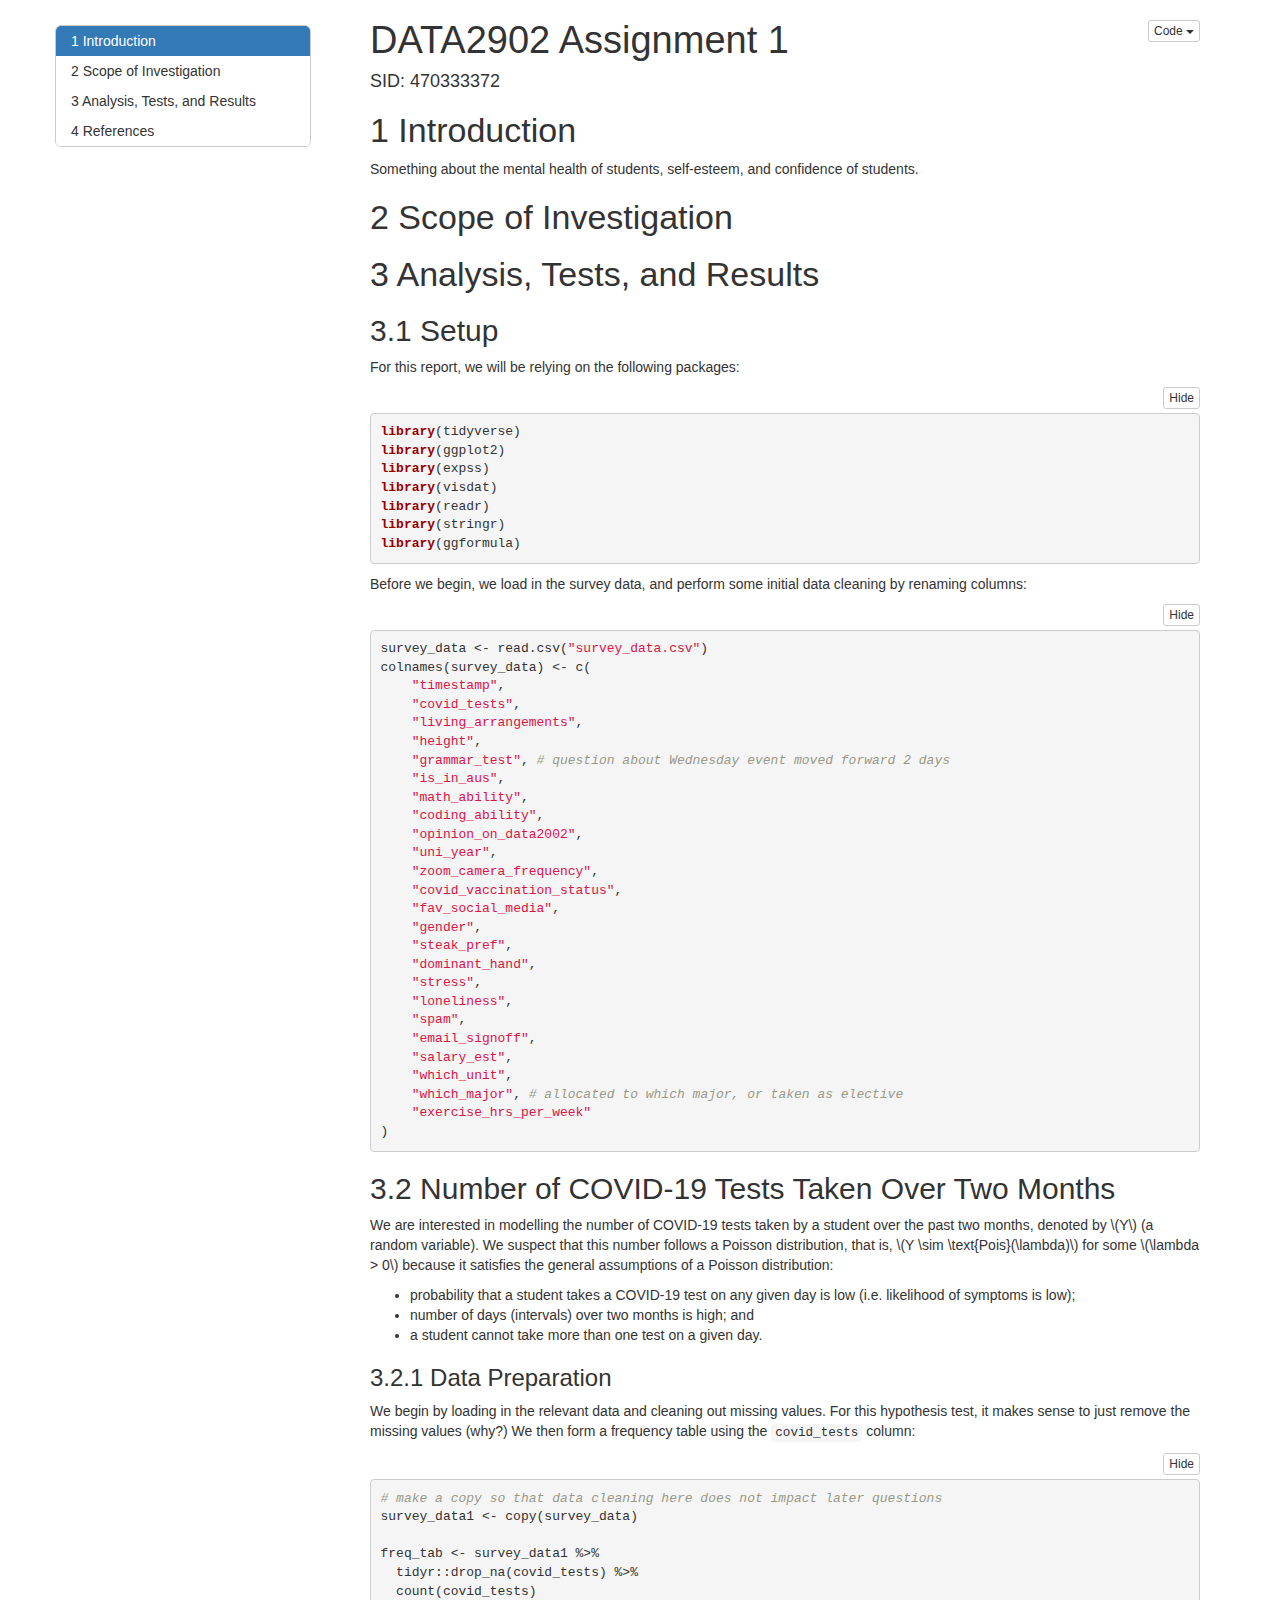
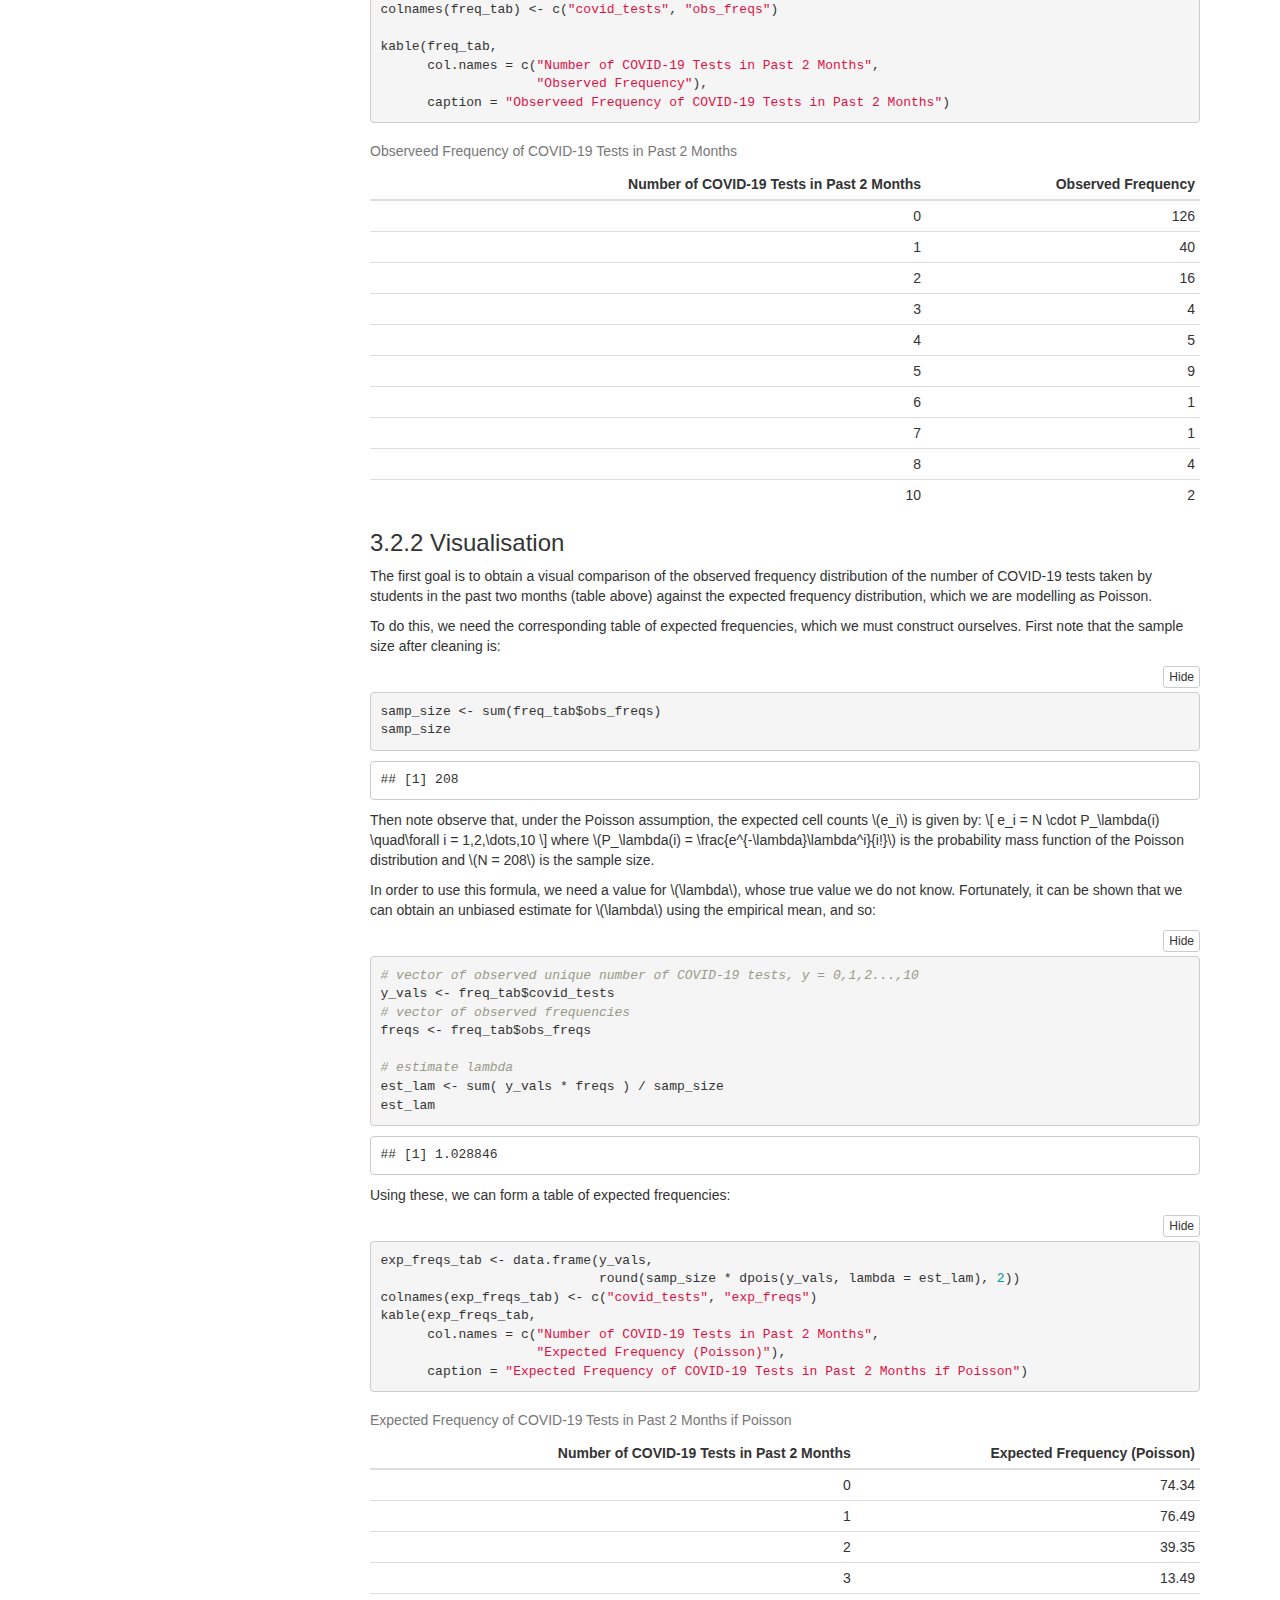
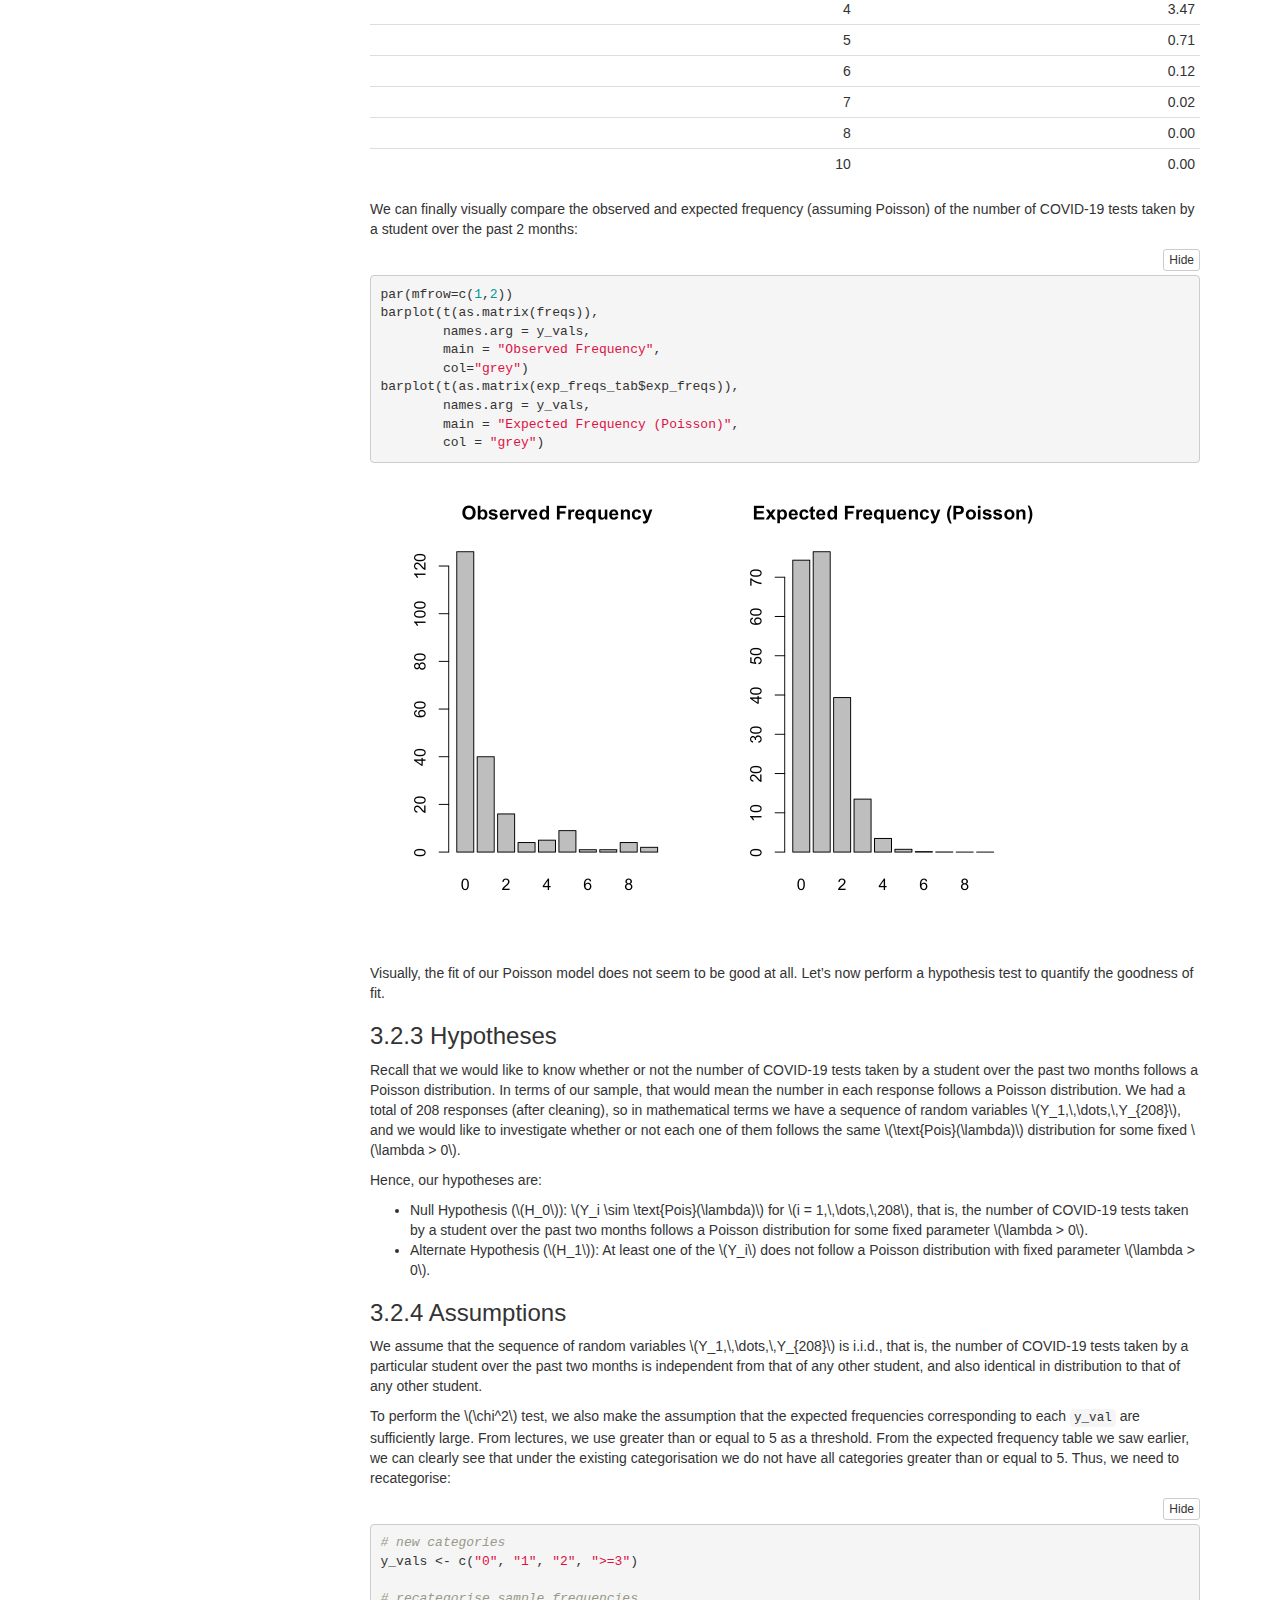
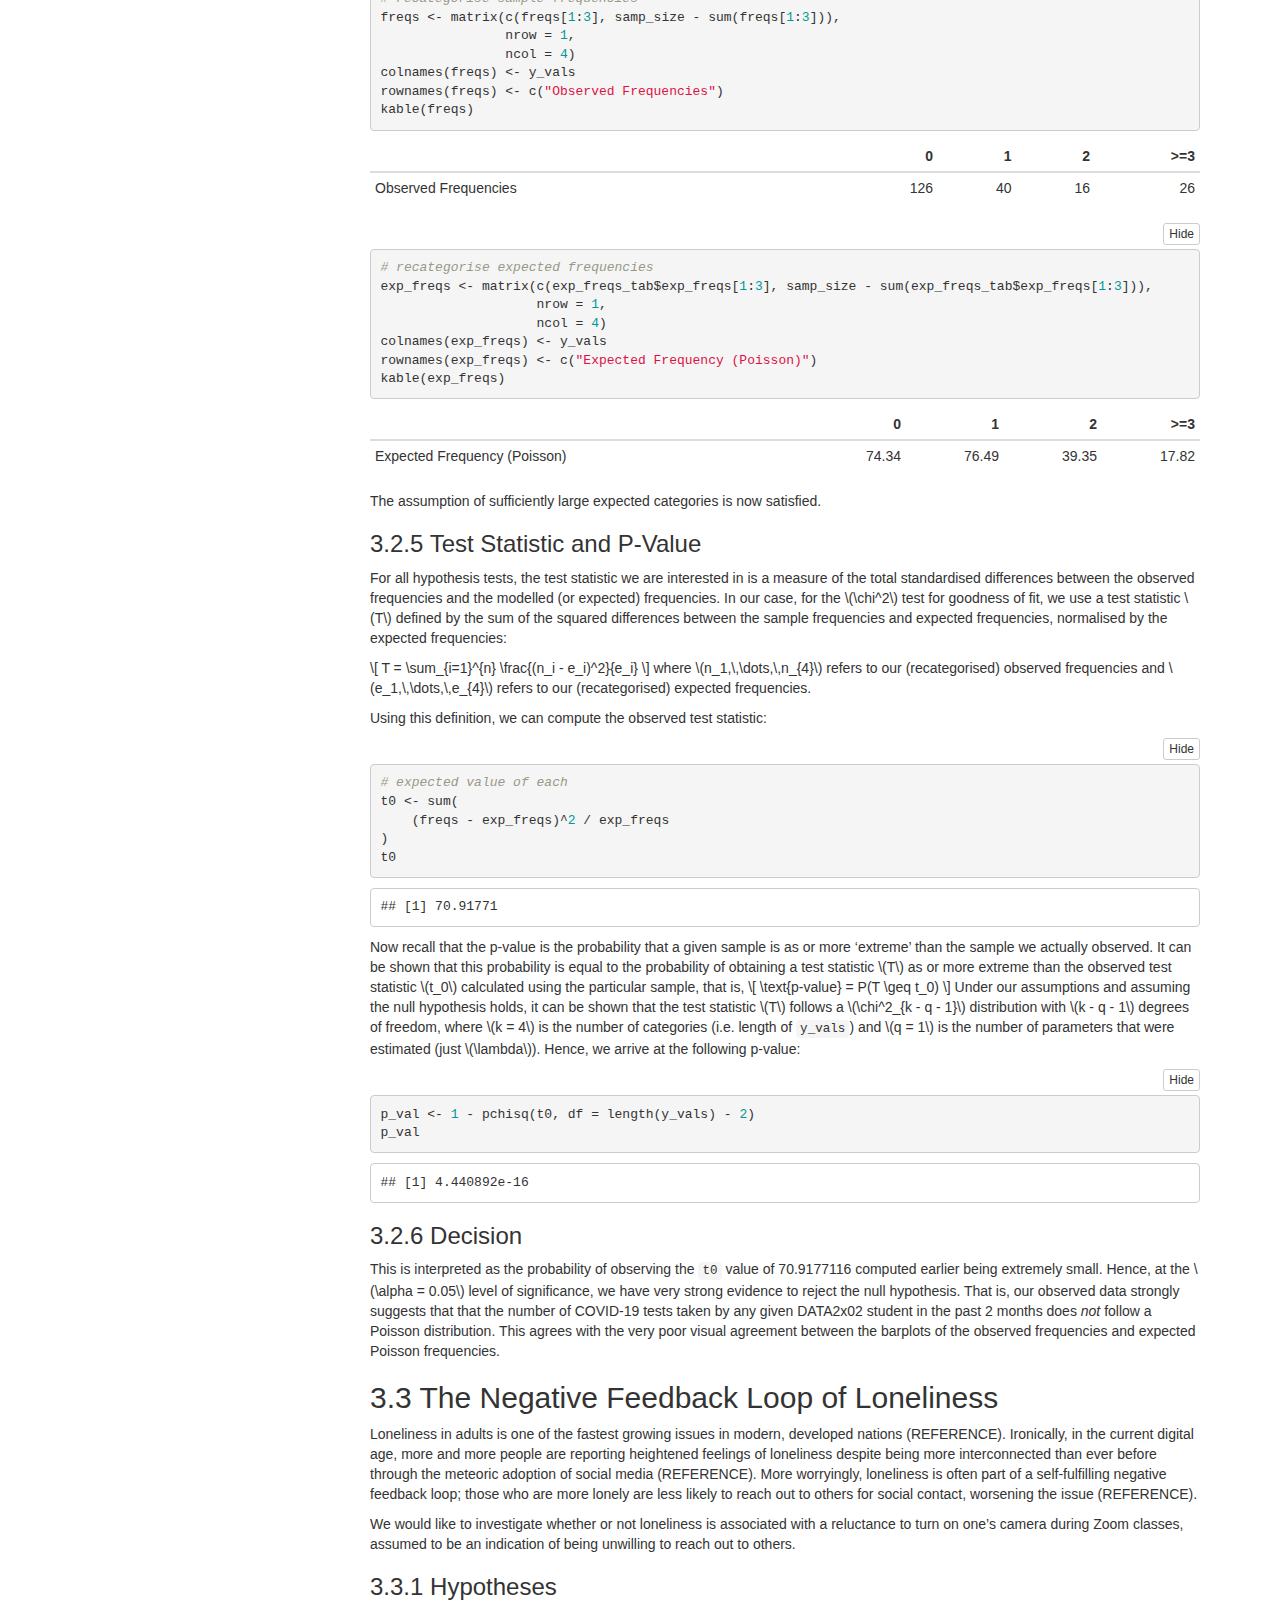
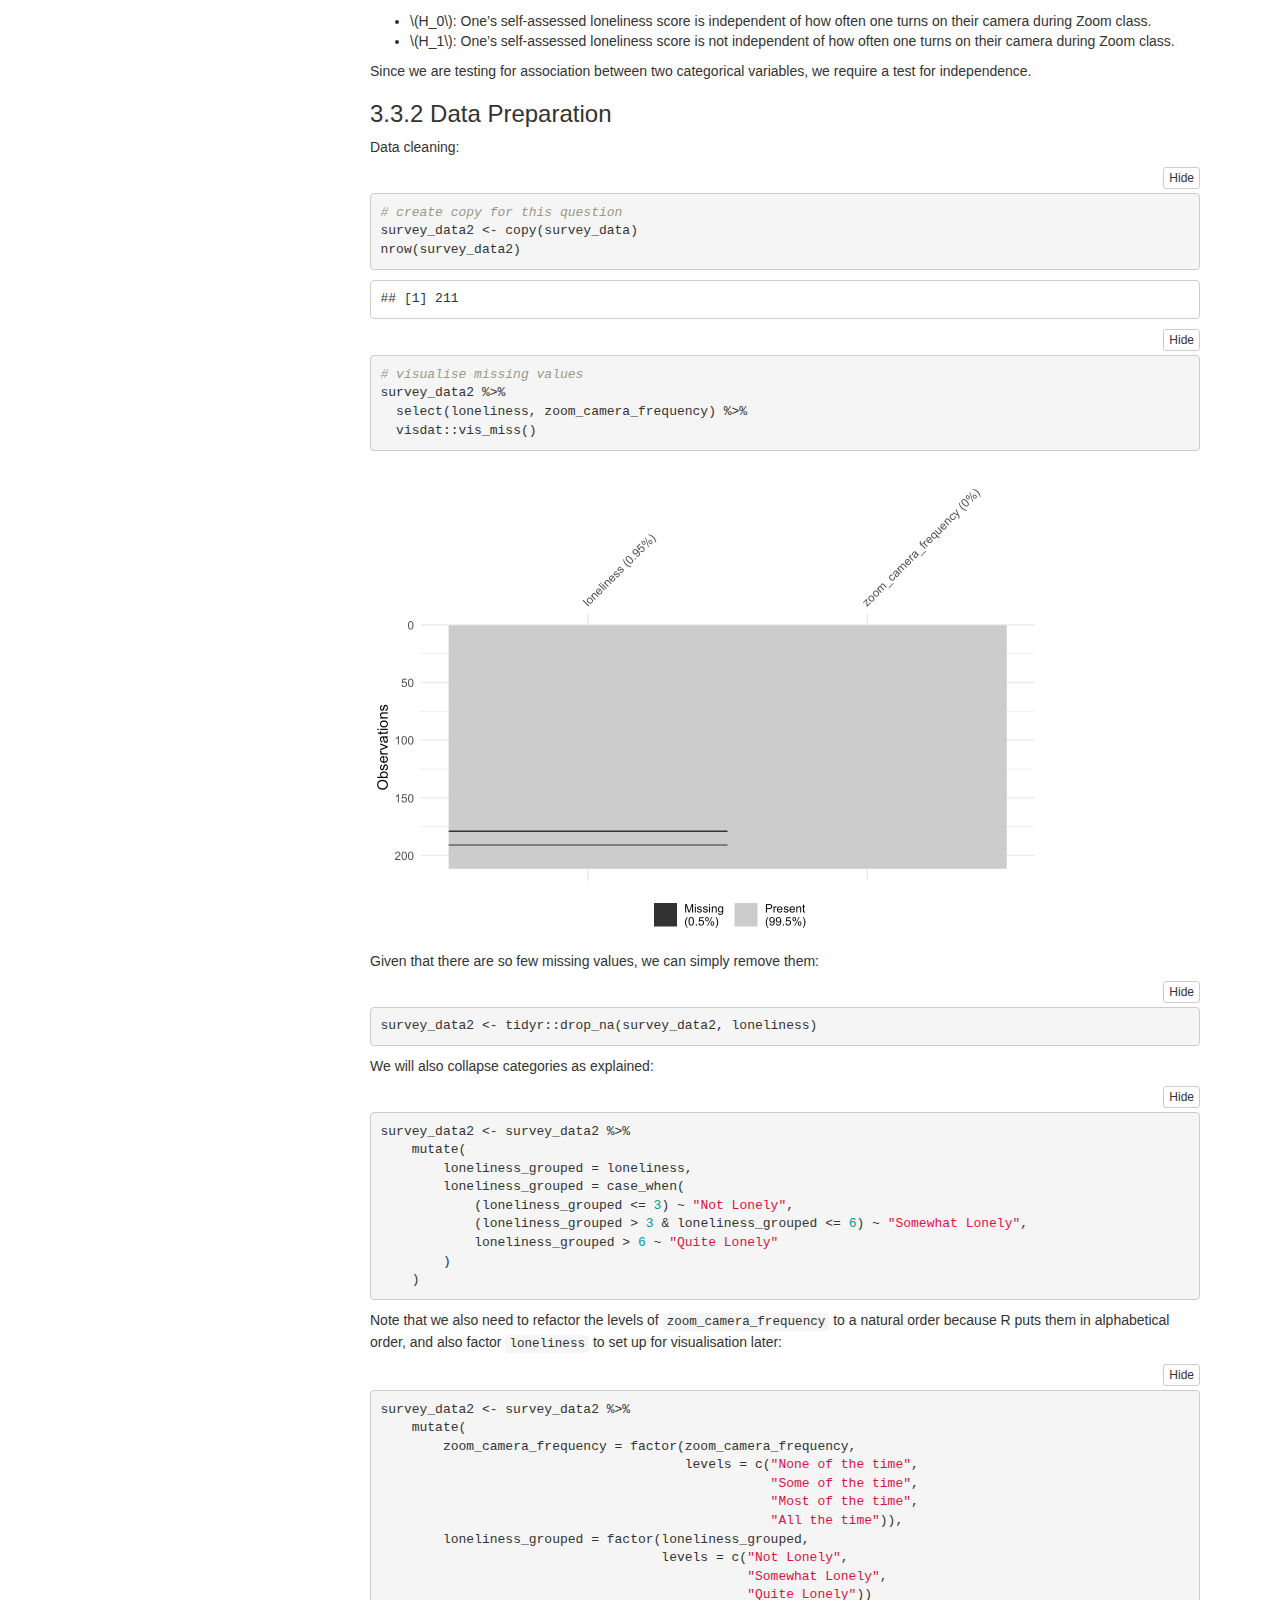
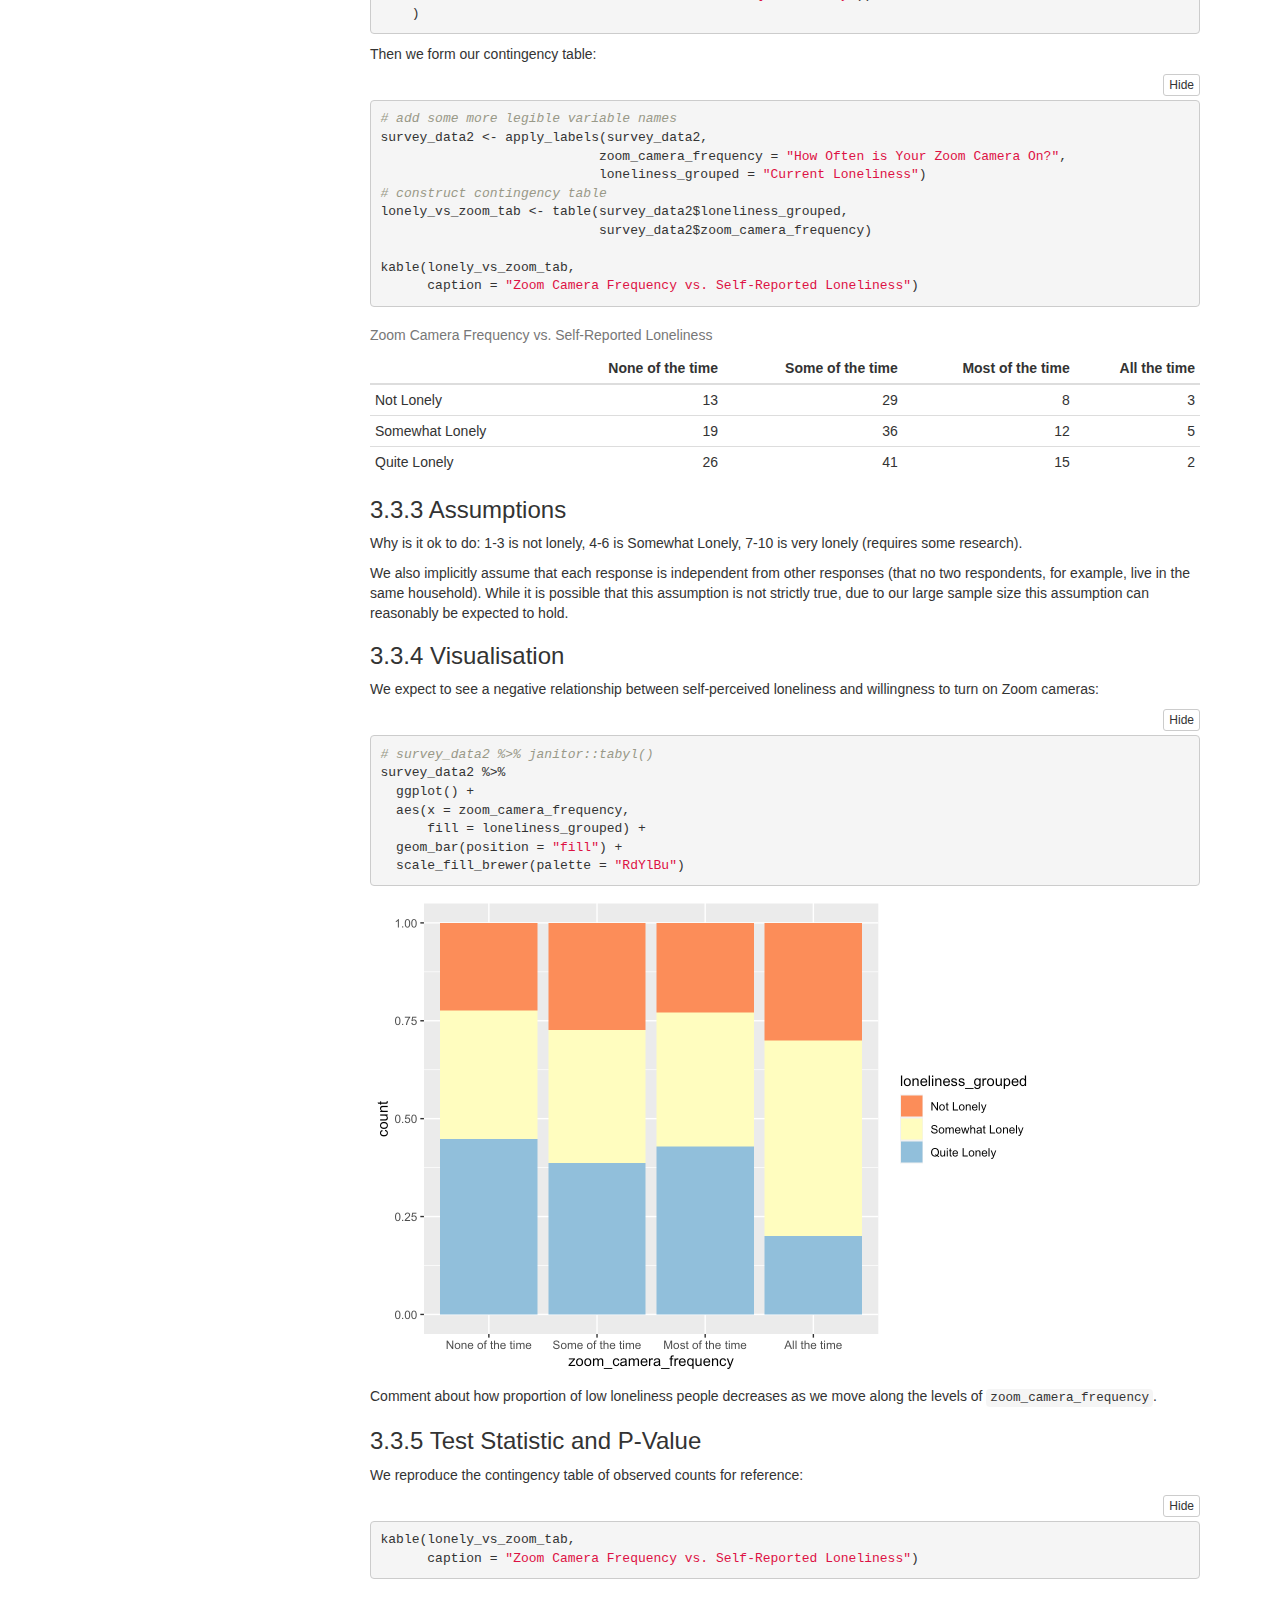
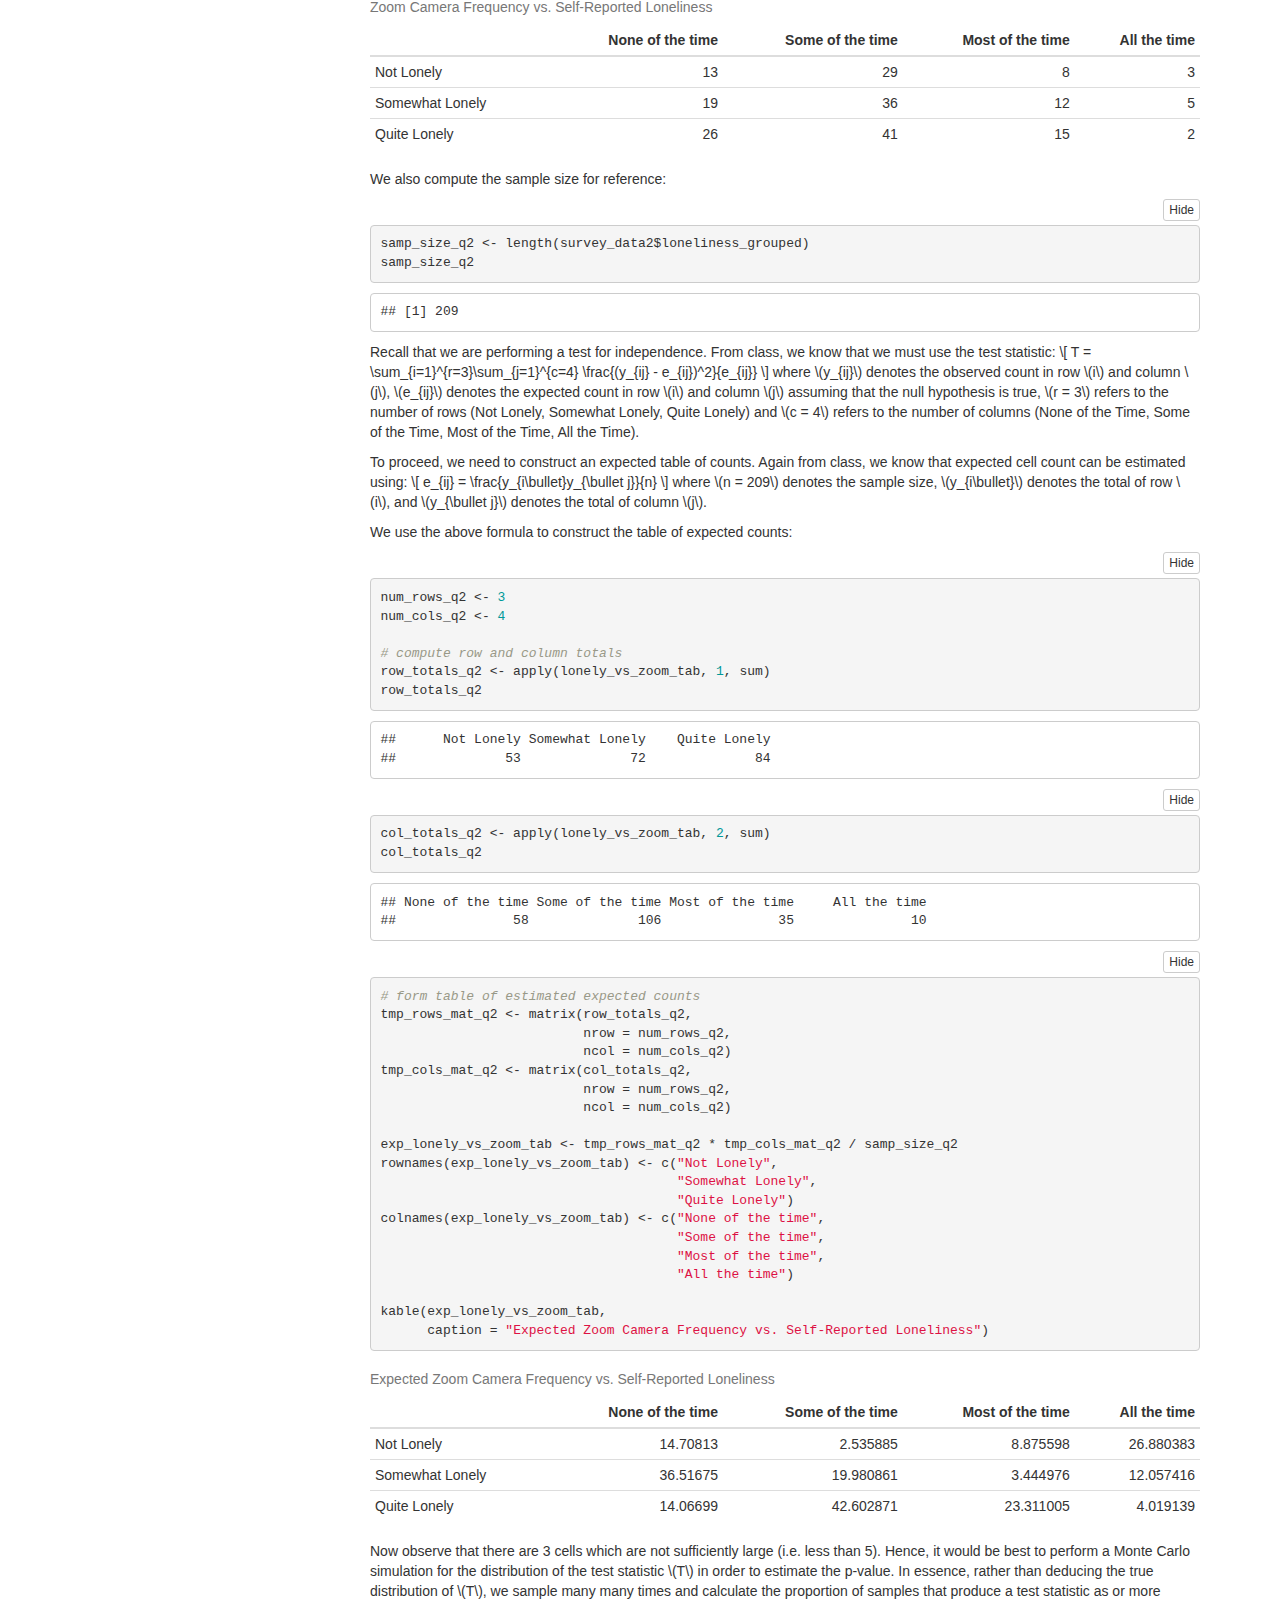
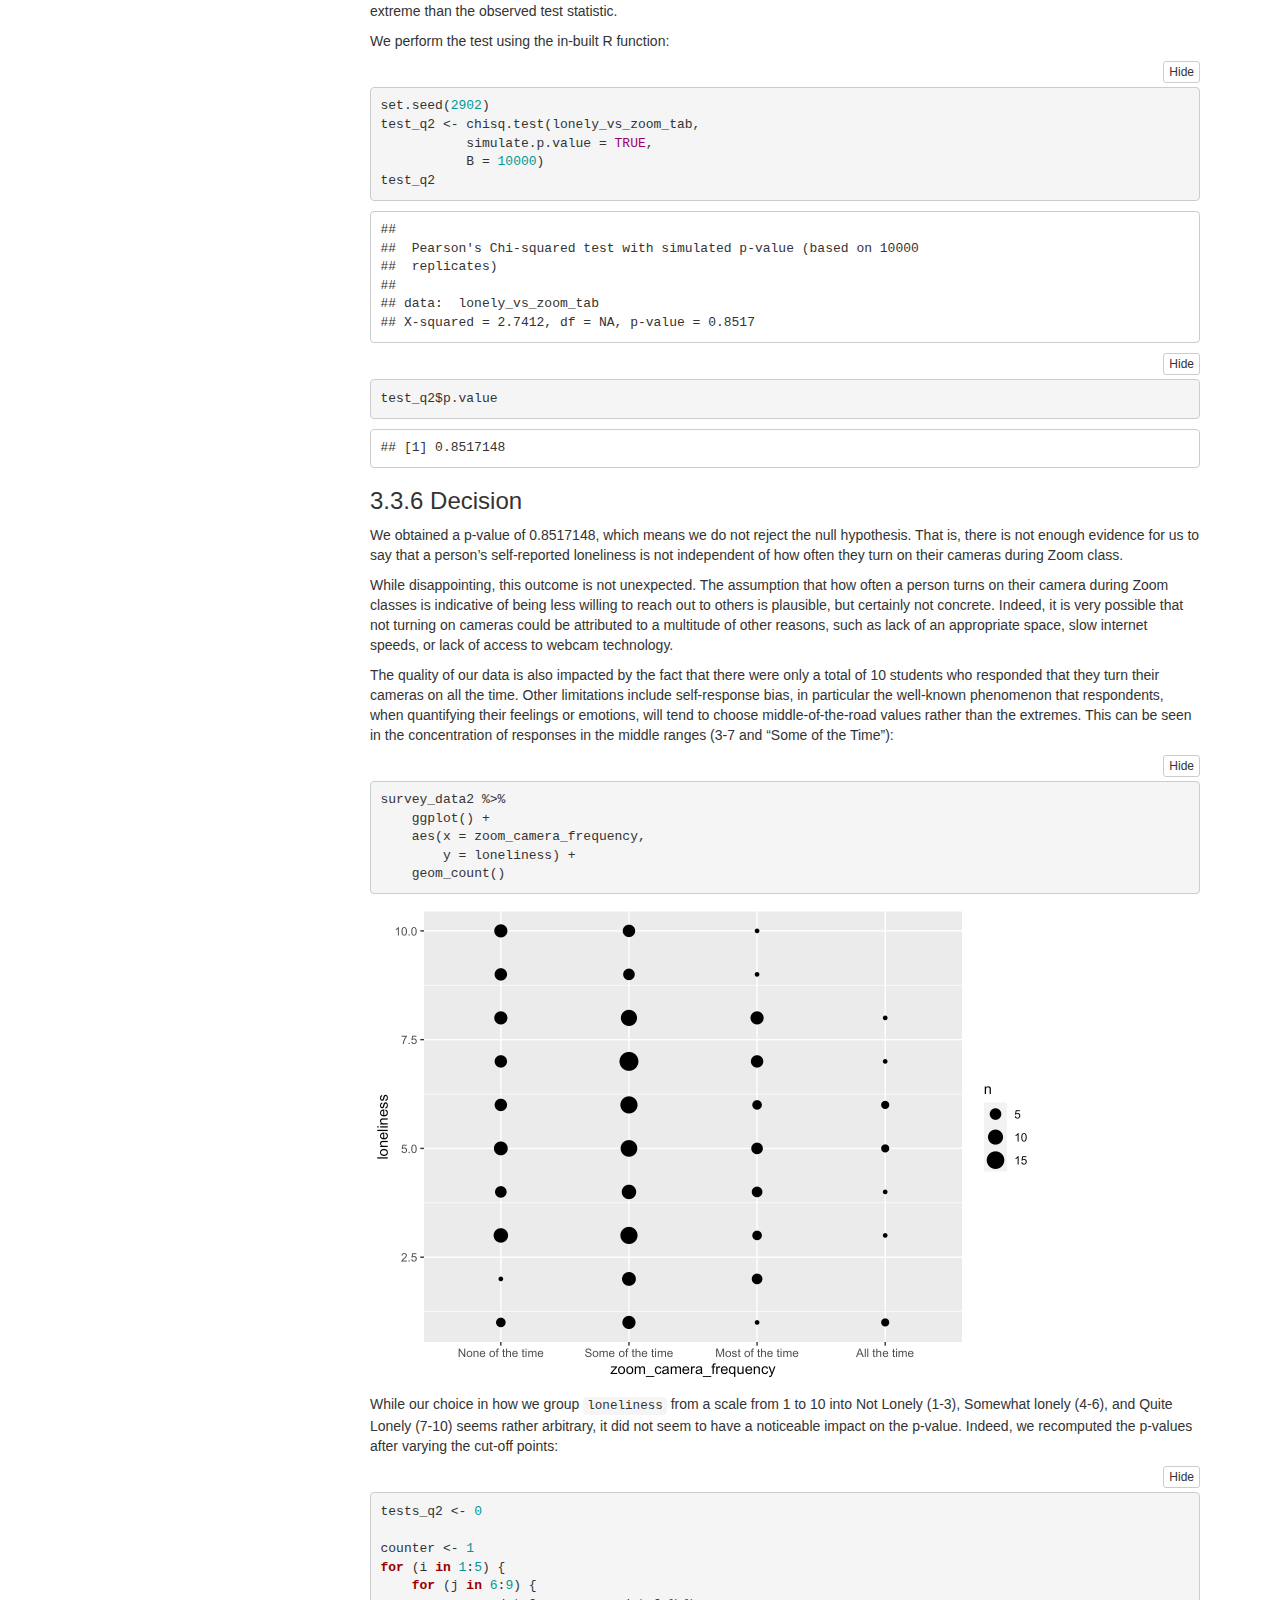
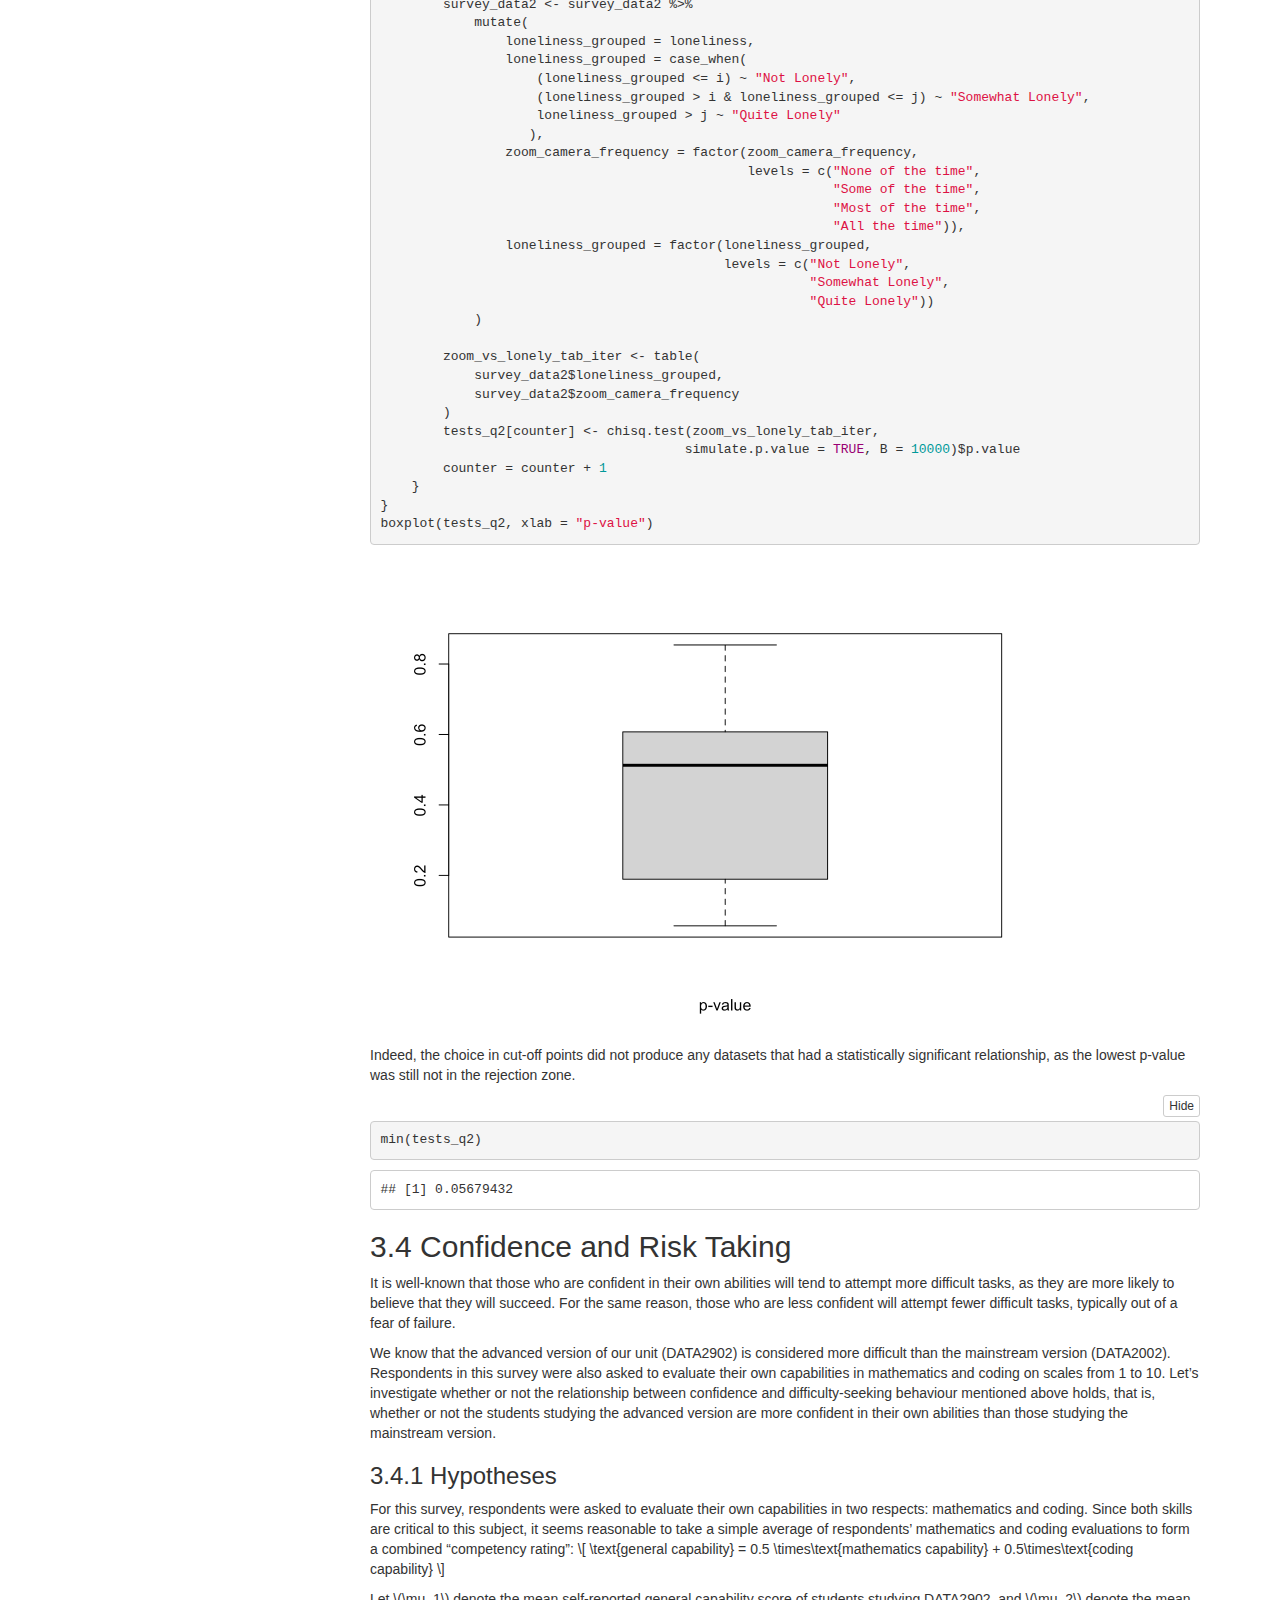
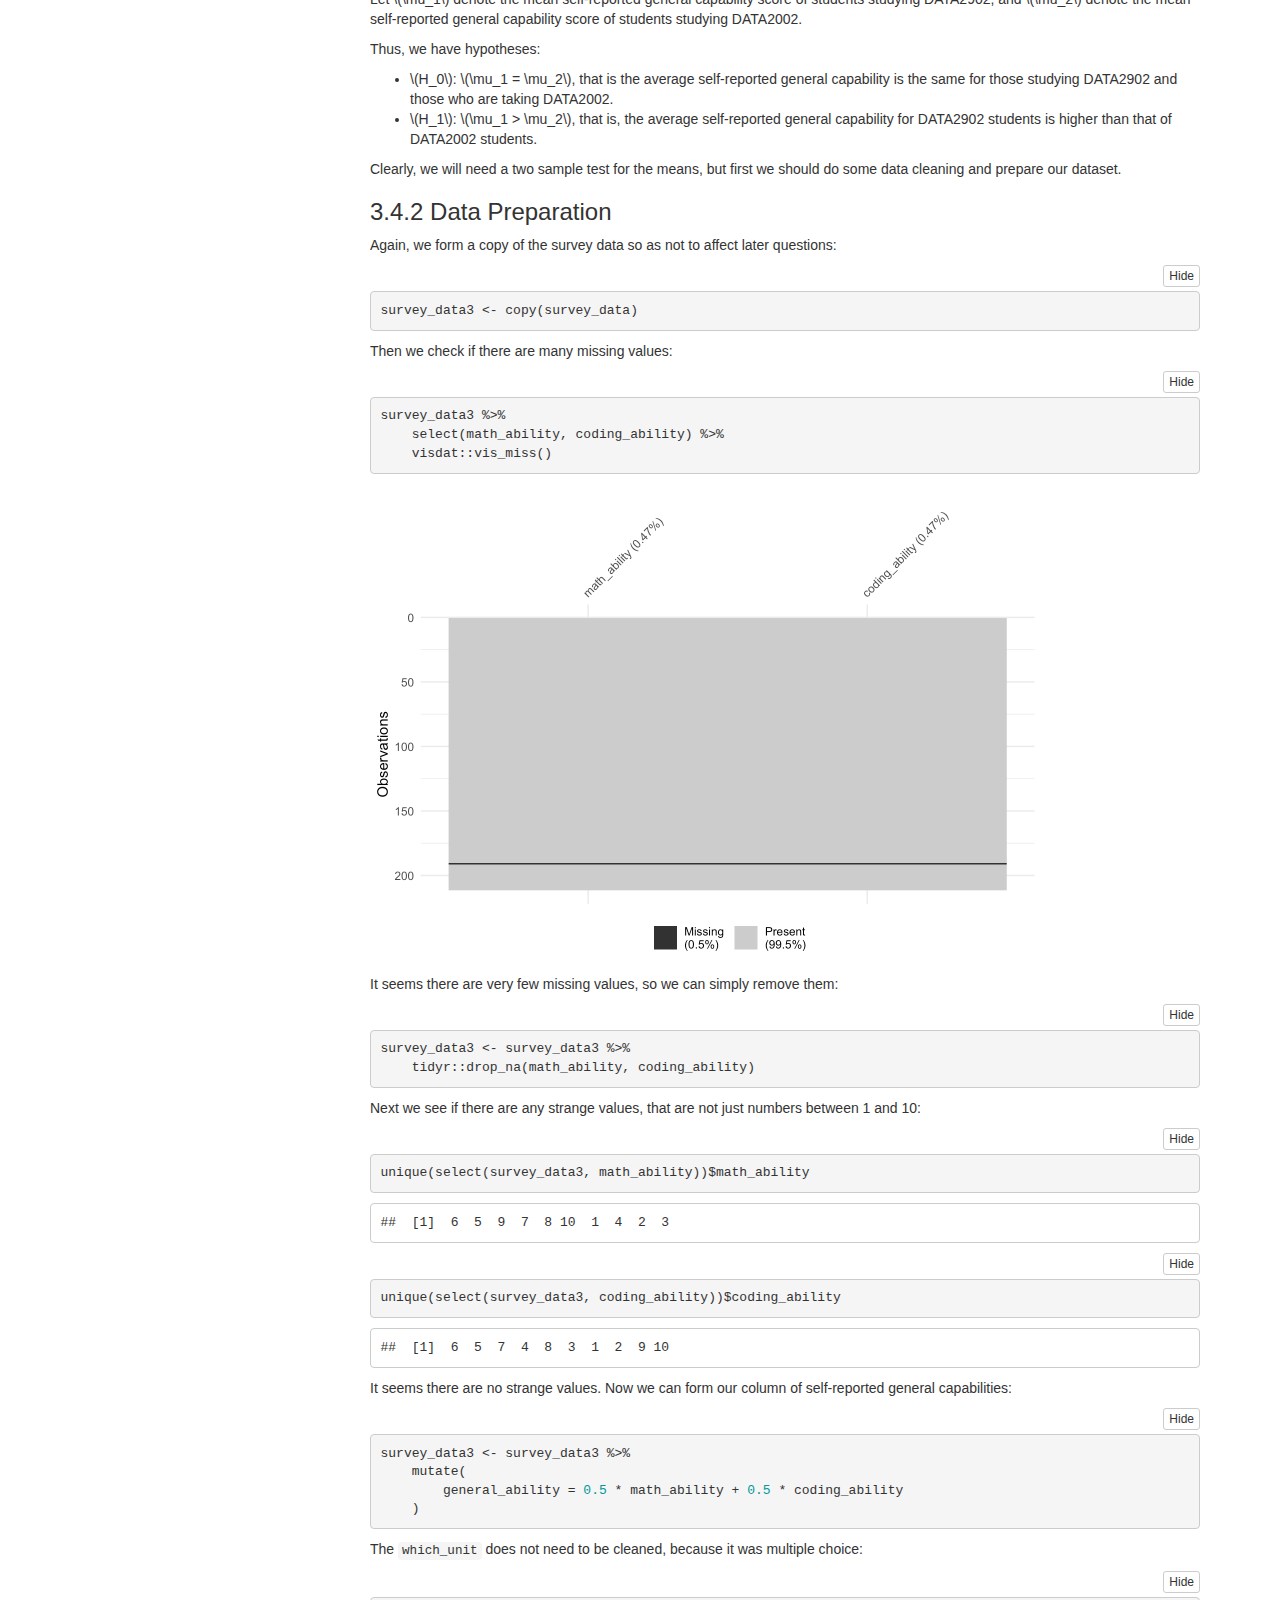
==== assignment1.html @ 1cb48d97 "temporary hosting of assignment" ====
<!DOCTYPE html>

<html>

<head>

<meta charset="utf-8" />
<meta name="generator" content="pandoc" />
<meta http-equiv="X-UA-Compatible" content="IE=EDGE" />


<meta name="author" content="SID: 470333372" />


<title>DATA2902 Assignment 1</title>

<script src="[data-uri]"></script>
<script src="[data-uri]"></script>
<meta name="viewport" content="width=device-width, initial-scale=1" />
<link href="data:text/css,html%7Bfont%2Dfamily%3Asans%2Dserif%3B%2Dwebkit%2Dtext%2Dsize%2Dadjust%3A100%25%3B%2Dms%2Dtext%2Dsize%2Dadjust%3A100%25%7Dbody%7Bmargin%3A0%7Darticle%2Caside%2Cdetails%2Cfigcaption%2Cfigure%2Cfooter%2Cheader%2Chgroup%2Cmain%2Cmenu%2Cnav%2Csection%2Csummary%7Bdisplay%3Ablock%7Daudio%2Ccanvas%2Cprogress%2Cvideo%7Bdisplay%3Ainline%2Dblock%3Bvertical%2Dalign%3Abaseline%7Daudio%3Anot%28%5Bcontrols%5D%29%7Bdisplay%3Anone%3Bheight%3A0%7D%5Bhidden%5D%2Ctemplate%7Bdisplay%3Anone%7Da%7Bbackground%2Dcolor%3Atransparent%7Da%3Aactive%2Ca%3Ahover%7Boutline%3A0%7Dabbr%5Btitle%5D%7Bborder%2Dbottom%3A1px%20dotted%7Db%2Cstrong%7Bfont%2Dweight%3A700%7Ddfn%7Bfont%2Dstyle%3Aitalic%7Dh1%7Bmargin%3A%2E67em%200%3Bfont%2Dsize%3A2em%7Dmark%7Bcolor%3A%23000%3Bbackground%3A%23ff0%7Dsmall%7Bfont%2Dsize%3A80%25%7Dsub%2Csup%7Bposition%3Arelative%3Bfont%2Dsize%3A75%25%3Bline%2Dheight%3A0%3Bvertical%2Dalign%3Abaseline%7Dsup%7Btop%3A%2D%2E5em%7Dsub%7Bbottom%3A%2D%2E25em%7Dimg%7Bborder%3A0%7Dsvg%3Anot%28%3Aroot%29%7Boverflow%3Ahidden%7Dfigure%7Bmargin%3A1em%2040px%7Dhr%7Bheight%3A0%3B%2Dwebkit%2Dbox%2Dsizing%3Acontent%2Dbox%3B%2Dmoz%2Dbox%2Dsizing%3Acontent%2Dbox%3Bbox%2Dsizing%3Acontent%2Dbox%7Dpre%7Boverflow%3Aauto%7Dcode%2Ckbd%2Cpre%2Csamp%7Bfont%2Dfamily%3Amonospace%2Cmonospace%3Bfont%2Dsize%3A1em%7Dbutton%2Cinput%2Coptgroup%2Cselect%2Ctextarea%7Bmargin%3A0%3Bfont%3Ainherit%3Bcolor%3Ainherit%7Dbutton%7Boverflow%3Avisible%7Dbutton%2Cselect%7Btext%2Dtransform%3Anone%7Dbutton%2Chtml%20input%5Btype%3Dbutton%5D%2Cinput%5Btype%3Dreset%5D%2Cinput%5Btype%3Dsubmit%5D%7B%2Dwebkit%2Dappearance%3Abutton%3Bcursor%3Apointer%7Dbutton%5Bdisabled%5D%2Chtml%20input%5Bdisabled%5D%7Bcursor%3Adefault%7Dbutton%3A%3A%2Dmoz%2Dfocus%2Dinner%2Cinput%3A%3A%2Dmoz%2Dfocus%2Dinner%7Bpadding%3A0%3Bborder%3A0%7Dinput%7Bline%2Dheight%3Anormal%7Dinput%5Btype%3Dcheckbox%5D%2Cinput%5Btype%3Dradio%5D%7B%2Dwebkit%2Dbox%2Dsizing%3Aborder%2Dbox%3B%2Dmoz%2Dbox%2Dsizing%3Aborder%2Dbox%3Bbox%2Dsizing%3Aborder%2Dbox%3Bpadding%3A0%7Dinput%5Btype%3Dnumber%5D%3A%3A%2Dwebkit%2Dinner%2Dspin%2Dbutton%2Cinput%5Btype%3Dnumber%5D%3A%3A%2Dwebkit%2Douter%2Dspin%2Dbutton%7Bheight%3Aauto%7Dinput%5Btype%3Dsearch%5D%7B%2Dwebkit%2Dbox%2Dsizing%3Acontent%2Dbox%3B%2Dmoz%2Dbox%2Dsizing%3Acontent%2Dbox%3Bbox%2Dsizing%3Acontent%2Dbox%3B%2Dwebkit%2Dappearance%3Atextfield%7Dinput%5Btype%3Dsearch%5D%3A%3A%2Dwebkit%2Dsearch%2Dcancel%2Dbutton%2Cinput%5Btype%3Dsearch%5D%3A%3A%2Dwebkit%2Dsearch%2Ddecoration%7B%2Dwebkit%2Dappearance%3Anone%7Dfieldset%7Bpadding%3A%2E35em%20%2E625em%20%2E75em%3Bmargin%3A0%202px%3Bborder%3A1px%20solid%20silver%7Dlegend%7Bpadding%3A0%3Bborder%3A0%7Dtextarea%7Boverflow%3Aauto%7Doptgroup%7Bfont%2Dweight%3A700%7Dtable%7Bborder%2Dspacing%3A0%3Bborder%2Dcollapse%3Acollapse%7Dtd%2Cth%7Bpadding%3A0%7D%40media%20print%7B%2A%2C%3Aafter%2C%3Abefore%7Bcolor%3A%23000%21important%3Btext%2Dshadow%3Anone%21important%3Bbackground%3A0%200%21important%3B%2Dwebkit%2Dbox%2Dshadow%3Anone%21important%3Bbox%2Dshadow%3Anone%21important%7Da%2Ca%3Avisited%7Btext%2Ddecoration%3Aunderline%7Da%5Bhref%5D%3Aafter%7Bcontent%3A%22%20%28%22%20attr%28href%29%20%22%29%22%7Dabbr%5Btitle%5D%3Aafter%7Bcontent%3A%22%20%28%22%20attr%28title%29%20%22%29%22%7Da%5Bhref%5E%3D%22javascript%3A%22%5D%3Aafter%2Ca%5Bhref%5E%3D%22%23%22%5D%3Aafter%7Bcontent%3A%22%22%7Dblockquote%2Cpre%7Bborder%3A1px%20solid%20%23999%3Bpage%2Dbreak%2Dinside%3Aavoid%7Dthead%7Bdisplay%3Atable%2Dheader%2Dgroup%7Dimg%2Ctr%7Bpage%2Dbreak%2Dinside%3Aavoid%7Dimg%7Bmax%2Dwidth%3A100%25%21important%7Dh2%2Ch3%2Cp%7Borphans%3A3%3Bwidows%3A3%7Dh2%2Ch3%7Bpage%2Dbreak%2Dafter%3Aavoid%7D%2Enavbar%7Bdisplay%3Anone%7D%2Ebtn%3E%2Ecaret%2C%2Edropup%3E%2Ebtn%3E%2Ecaret%7Bborder%2Dtop%2Dcolor%3A%23000%21important%7D%2Elabel%7Bborder%3A1px%20solid%20%23000%7D%2Etable%7Bborder%2Dcollapse%3Acollapse%21important%7D%2Etable%20td%2C%2Etable%20th%7Bbackground%2Dcolor%3A%23fff%21important%7D%2Etable%2Dbordered%20td%2C%2Etable%2Dbordered%20th%7Bborder%3A1px%20solid%20%23ddd%21important%7D%7D%40font%2Dface%7Bfont%2Dfamily%3A%27Glyphicons%20Halflings%27%3Bsrc%3Aurl%28data%3Aapplication%2Fvnd%2Ems%2Dfontobject%3Bbase64%2Cn04AAEFNAAACAAIABAAAAAAABQAAAAAAAAABAJABAAAEAExQAAAAAAAAAAIAAAAAAAAAAAEAAAAAAAAAJxJ%[base64]%2FSEdmjKHUbyow8ATBE40IvWA3vTu8LiABDQ%2BpexwUMcm1SMnNryctQSiI1K5ZnbOlXKmnVV5YvRe6RnNMFNCOs1KNVpn6yZhCJkRtVRNzEufeIq7HgSrcx4S8h%2Fv4vnrrKc6oCNxmSk2uKlZQHBii6iKFoH0746ThvkO1kJHlxjrkxs%2BLWORaDQBEtiYJIR5IB9Bi1UyL4Rmr0BNigNkMzlKQmnofBHviqVzUxwdMb3NdCn69hy%2BpRYVKGVS%2F1tnsqv4LL7wCCPZZAZPT4aCShHjHJVNuXbmMrY5LeQaGnvAkXlVrJgKRAUdFjrWEah9XebPeQMj7KS7DIBAFt8ycgC5PLGUOHSE3ErGZCiViNLL5ZARfywnCoZaKQCu6NuFX42AEeKtKUGnr%2FCm2Cy8tpFhBPMW5Fxi4Qm4TkDWh4IWFDClhU2hRWosUWqcKLlgyXB%2BlSHaWaHiWlBAR8SeSgSPCQxdVQgzUixWKSTrIQEbU94viDctkvX%2BVSjJuUmV8L4CXShI11esnp0pjWNZIyxKHS4wVQ2ime1P4RnhvGw0aDN1OLAXGERsB7buFpFGGBAre4QEQR0HOIO5oYH305G%2BKspT%2FFupEGGafCCwxSe6ZUa%2B073rXHnNdVXE6eWvibUS27XtRzkH838mYLMBmYysZTM0EM3A1fbpCBYFccN1B%2FEnCYu%2FTgCGmr7bMh8GfYL%2BBfcLvB0gRagC09w9elfldaIy%2FhNCBLRgBgtCC7jAF63wLSMAfbfAlEggYU0bUA7ACCJmTDpEmJtI78w4%2FBO7dN7JR7J7ZvbYaUbaILSQsRBiF3HGk5fEg6p9unwLvn98r%2BvnsV%2B372uf1xBLq4qU%2F45fTuqaAP%2BpssmCCCTF0mhEow8ZXZOS8D7Q85JsxZ%2BAzok7B7O%2Ff6J8AzYBySZQB%2FQHYUSA%2BEeQhEWiS6AIQzgcsDiER4MjgMBAWDV4AgQ3g1eBgIdweCQmCjJEMkJ%2BPKRWyFHHmg1Wi%2F6xzUgA0LREoKJChwnQa9B%2B5RQZRB3IlBlkAnxyQNaANwHMowzlYSMCBgnbpzvqpl0iTJNCQidDI9ZrSYNIRBhHtUa5YHMHxyGEik9hDE0AKj72AbTCaxtHPUaKZdAZSnQTyjGqGLsmBStCejApUhg4uBMU6mATujEl%2BKdDPbI6Ag4vLr%2BhjY6lbjBeoLKnZl0UZgRX8gTySOeynZVz1wOq7e1hFGYIq%2BMhrGxDLak0PrwYzSXtcuyhXEhwOYofiW%2BEcI%2Fjw8P6IY6ed%2BetAbuqKp5QIapT77LnAe505lMuqL79a0ut4rWexzFttsOsLDy7zvtQzcq3U1qabe7tB0wHWVXji%2BzDbo8x8HyIRUbXnwUcklFv51fvTymiV%2BMXLSmGH9d9%2BaXpD5X6lao41anWGig7IwIdnoBY2ht%2FpO9mClLo4NdXHAsefqWUKlXJkbqPOFhMoR4aiA1BXqhRNbB2Xwi%2B7u%2FjpAoOpKJ0UX24EsrzMfHXViakCNcKjBxuQX8BO0ZqjJ3xXzf%2B61t2VXOSgJ8xu65QKgtN6FibPmPYsXbJRHHqbgATcSZxBqGiDiU4NNNsYBsKD0MIP%2FOfKnlk%2FLkaid%[base64]%2FgFtuW0wR4cgd%2BZKesSV7QkNE2kw6AV4hoIuC02LGmTomyf8PiO6CZzOTLTPQ%2BHW06H%2Btx%2BbQ8LmDYg1pTFrp2oJXgkZTyeRJZM0C8aE2LpFrNVDuhARsN543%2FFV6klQ6Tv1OoZGXLv0igKrl%2FCmJxRmX7JJbJ998VSIPQRyDBICzl4JJlYHbdql30NvYcOuZ7a10uWRrgoieOdgIm4rlq6vNOQBuqESLbXG5lzdJGHw2m0sDYmODXbYGTfSTGRKpssTO95fothJCjUGQgEL4yKoGAF%2F0SrpUDNn8CBgBcSDQByAeNkCXp4S4Ro2Xh4OeaGRgR66PVOsU8bc6TR5%[base64]%2F1SgRCJ1dk4UdBT7OoyuNgLs0oCd8RnrEIb6QdMxT2QjD4zMrJkfgx5aDMcA4orsTtKCqWb%2FVeyceqa5OGSmB28YwH4rFbkQaLoUN8OQQYnD3w2eXpI4ScQfbCUZiJ4yMOIKLyyTc7BQ4uXUw6Ee6%2FxM%2B4Y67ngNBknxIPwuppgIhFcwJyr6EIj%2BLzNj%2FmfR2vhhRlx0BILZoAYruF0caWQ7YxO66UmeguDREAFHYuC7HJviRgVO6ruJH59h%2FC%2FPkgSle8xNzZJULLWq9JMDTE2fjGE146a1Us6PZDGYle6ldWRqn%2FpdpgHKNGrGIdkRK%2BKPETT9nKT6kLyDI8xd9A1FgWmXWRAIHwZ37WyZHOVyCadJEmMVz0MadMjDrPho%2BEIochkVC2xgGiwwsQ6DMv2P7UXqT4x7CdcYGId2BJQQa85EQKmCmwcRejQ9Bm4oATENFPkxPXILHpMPUyWTI5rjNOsIlmEeMbcOCEqInpXACYQ9DDxmFo9vcmsDblcMtg4tqBerNngkIKaFJmrQAPnq1dEzsMXcwjcHdfdCibcAxxA%2Bq%2Fj9m3LM%2FO7WJka4tSidVCjsvo2lQ%2F2ewyoYyXwAYyr2PlRoR5MpgVmSUIrM3PQxXPbgjBOaDQFIyFMJvx3Pc5RSYj12ySVF9fwFPQu2e2KWVoL9q3Ayv3IzpGHUdvdPdrNUdicjsTQ2ISy7QU3DrEytIjvbzJnAkmANXjAFERA0MUoPF3%2F5KFmW14bBNOhwircYgMqoDpUMcDtCmBE82QM2YtdjVLB4kBuKho%2FbcwQdeboqfQartuU3CsCf%2BcXkgYAqp%2F0Ee3RorAZt0AvvOCSI4JICIlGlsV0bsSid%2FNIEALAAzb6HAgyWHBps6xAOwkJIGcB82CxRQq4sJf3FzA70A%2BTRqcqjEMETCoez3mkPcpnoALs0ugJY8kQwrC%[base64]%2FWDHA60cYFaI%2FPjpzquUqdaYGcIq%2BmLez3WLFFCtNBN2QJcrlcoELgiPku5R5dSlJFaCEqEZle1AQzAKC%2B1SotMcBNyQUFuRHRF6OlimSBgjZeTBCwLyc6A%2BP%2FoFRchXTz5ADknYJHxzrJ5pGuIKRQISU6WyKTBBjD8WozmVYWIsto1AS5rxzKlvJu4E%2FvwOiKxRtCWsDM%2BeTHUrmwrCK5BIfMzGkD%2B0Fk5LzBs0jMYXktNDblB06LMNJ09U8pzSLmo14MS0OMjcdrZ31pyQqxJJpRImlSvfYAK8inkYU52QY2FPEVsjoWewpwhRp5yAuNpkqhdb7ku9Seefl2D0B8SMTFD90xi4CSOwwZy9IKkpMtI3FmFUg3%2FkFutpQGNc3pCR7gvC4sgwbupDu3DyEN%2BW6YGLNM21jpB49irxy9BSlHrVDlnihGKHwPrbVFtc%2Bh1rVQKZduxIyojccZIIcOCmhEnC7UkY68WXKQgLi2JCDQkQWJRQuk60hZp0D3rtCTINSeY9Ej2kIKYfGxwOs4j9qMM7fYZiipzgcf7TamnehqdhsiMiCawXnz4xAbyCkLAx5EGbo3Ax1u3dUIKnTxIaxwQTHehPl3V491H0%2BbC5zgpGz7Io%2BmjdhKlPJ01EeMpM7UsRJMi1nGjmJg35i6bQBAAxjO%2FENJubU2mg3ONySEoWklCwdABETcs7ck3jgiuU9pcKKpbgn%2B3YlzV1FzIkB6pmEDOSSyDfPPlQskznctFji0kpgZjW5RZe6x9kYT4KJcXg0bNiCyif%2BpZACCyRMmYsfiKmN9tSO65F0R2OO6ytlEhY5Sj6uRKfFxw0ijJaAx%2Fk3QgnAFSq27%2F2i4GEBA%2BUvTJKK%2F9eISNvG46Em5RZfjTYLdeD8kdXHyrwId%2FDQZUaMCY4gGbke2C8vfjgV%2FY9kkRQOJIn%2FxM9INZSpiBnqX0Q9GlQPpPKAyO5y%2BW5NMPSRdBCUlmuxl40ZfMCnf2Cp044uI9WLFtCi4YVxKjuRCOBWIb4XbIsGdbo4qtMQnNOQz4XDSui7W%2FN6l54qOynCqD3DpWQ%2BmpD7C40D8BZEWGJX3tlAaZBMj1yjvDYKwCJBa201u6nBKE5UE%2B7QSEhCwrXfbRZylAaAkplhBWX50dumrElePyNMRYUrC99UmcSSNgImhFhDI4BXjMtiqkgizUGCrZ8iwFxU6fQ8GEHCFdLewwxYWxgScAYMdMLmcZR6b7rZl95eQVDGVoUKcRMM1ixXQtXNkBETZkVVPg8LoSrdetHzkuM7DjZRHP02tCxA1fmkXKF3VzfN1pc1cv%2F8lbTIkkYpqKM9VOhp65ktYk%2BQ46myFWBapDfyWUCnsnI00QTBQmuFjMZTcd0V2NQ768Fhpby04k2IzNR1wKabuGJqYWwSly6ocMFGTeeI%2BejsWDYgEvr66QgqdcIbFYDNgsm0x9UHY6SCd5%2B7tpsLpKdvhahIDyYmEJQCqMqtCF6UlrE5GXRmbu%[base64]%2FiOmsLtHSWNUWEGk9hScMPShasUA1AcHOtRZlqMeQ0OzYS9vQvYUjOLrzP07BUAFikcJNMi7gIxEw4pL1G54TcmmmoAQ5s7TGWErJZ2Io4yQ0ljRYhL8H5e62oDtLF8aDpnIvZ5R3GWJyAugdiiJW9hQAVTsnCBHhwu7rkBlBX6r3b7ejEY0k5GGeyKv66v%2B6dg7mcJTrWHbtMywbedYqCQ0FPwoytmSWsL8WTtChZCKKzEF7vP6De4x2BJkkniMgSdWhbeBSLtJZR9CTHetK1xb34AYIJ37OegYIoPVbXgJ%2FqDQK%2BbfCtxQRVKQu77WzOoM6SGL7MaZwCGJVk46aImai9fmam%2BWpHG%2B0BtQPWUgZ7RIAlPq6lkECUhZQ2gqWkMYKcYMYaIc4gYCDFHYa2d1nzp3%2BJ1eCBay8IYZ0wQRKGAqvCuZ%2FUgbQPyllosq%2BXtfKIZOzmeJqRazpmmoP%2F76YfkjzV2NlXTDSBYB04SVlNQsFTbGPk1t%2FI4Jktu0XSgifO2ozFOiwd%2F0SssJDn0dn4xqk4GDTTKX73%2FwQyBLdqgJ%2BWx6AQaba3BA9CKEzjtQYIfAsiYamapq80LAamYjinlKXUkxdpIDk0puXUEYzSalfRibAeDAKpNiqQ0FTwoxuGYzRnisyTotdVTclis1LHRQCy%2FqqL8oUaQzWRxilq5Mi0IJGtMY02cGLD69vGjkj3p6pGePKI8bkBv5evq8SjjyU04vJR2cQXQwSJyoinDsUJHCQ50jrFTT7yRdbdYQMB3MYCb6uBzJ9ewhXYPAIZSXfeEQBZZ3GPN3Nbhh%2FwkvAJLXnQMdi5NYYZ5GHE400GS5rXkOZSQsdZgIbzRnF9ueLnsfQ47wHAsirITnTlkCcuWWIUhJSbpM3wWhXNHvt2xUsKKMpdBSbJnBMcihkoDqAd1Zml%2FR4yrzow1Q2A5G%2Bkzo%2FRhRxQS2lCSDRV8LlYLBOOoo1bF4jwJAwKMK1tWLHlu9i0j4Ig8qVm6wE1DxXwAwQwsaBWUg2pOOol2dHxyt6npwJEdLDDVYyRc2D0HbcbLUJQj8gPevQBUBOUHXPrsAPBERICpnYESeu2OHotpXQxRGlCCtLdIsu23MhZVEoJg8Qumj%2FUMMc34IBqTKLDTp76WzL%2FdMjCxK7MjhiGjeYAC%2Fkj%2FjY%2FRde7hpSM1xChrog6yZ7OWTuD56xBJnGFE%2BpT2ElSyCnJcwVzCjkqeNLfMEJqKW0G7OFIp0G%2B9mh50I9o8k1tpCY0xYqFNIALgIfc2me4n1bmJnRZ89oepgLPT0NTMLNZsvSCZAc3TXaNB07vail36%2FdBySis4m9%2FDR8izaLJW6bWCkVgm5T%2Bius3ZXq4xI%2BGnbveLbdRwF2mNtsrE0JjYc1AXknCOrLSu7Te%2Fr4dPYMCl5qtiHNTn%2BTPbh1jCBHH%2BdMJNhwNgs3nT%2BOhQoQ0vYif56BMG6WowAcHR3DjQolxLzyVekHj00PBAaW7IIAF1EF%2BuRIWyXjQMAs2chdpaKPNaB%2BkSezYt0%2BCA04sOg5vx8Fr7Ofa9sUv87h7SLAUFSzbetCCZ9pmyLt6l6%2FTzoA1%2FZBG9bIUVHLAbi%2FkdBFgYGyGwRQGBpkqCEg2ah9UD6EedEcEL3j4y0BQQCiExEnocA3SZboh%2Bepgd3YsOkHskZwPuQ5OoyA0fTA5AXrHcUOQF%2BzkJHIA7PwCDk1gGVmGUZSSoPhNf%2BTklauz98QofOlCIQ%2FtCD4dosHYPqtPCXB3agggQQIqQJsSkB%2Bqn0rkQ1toJjON%2FOtCIB9RYv3PqRA4C4U68ZMlZn6BdgEvi2ziU%2BTQ6NIw3ej%2BAtDwMGEZk7e2IjxUWKdAxyaw9OCwSmeADTPPleyk6UhGDNXQb%2B%2BW6Uk4q6F7%2Frg6WVTo82IoCxSIsFDrav4EPHphD3u4hR53WKVvYZUwNCCeM4PMBWzK%2BEfIthZOkuAwPo5C5jgoZgn6dUdvx5rIDmd58cXXdKNfw3l%2BwM2UjgrDJeQHhbD7HW2QDoZMCujgIUkk5Fg8VCsdyjOtnGRx8wgKRPZN5dR0zPUyfGZFVihbFRniXZFOZGKPnEQzU3AnD1KfR6weHW2XS6KbPJxUkOTZsAB9vTVp3Le1F8q5l%2BDMcLiIq78jxAImD2pGFw0VHfRatScGlK6SMu8leTmhUSMy8Uhdd6xBiH3Gdman4tjQGLboJfqz6fL2WKHTmrfsKZRYX6BTDjDldKMosaSTLdQS7oDisJNqAUhw1PfTlnacCO8vl8706Km1FROgLDmudzxg%2BEWTiArtHgLsRrAXYWdB0NmToNCJdKm0KWycZQqb%2BMw76Qy29iQ5up%2FX7oyw8QZ75kP5F6iJAJz6KCmqxz8fEa%2FxnsMYcIO%2FvEkGRuMckhr4rIeLrKaXnmIzlNLxbFspOphkcnJdnz%2FChp%2FVlpj2P7jJQmQRwGnltkTV5dbF9fE3%2FfxoSqTROgq9wFUlbuYzYcasE0ouzBo%2BdDCDzxKAfhbAZYxQiHrLzV2iVexnDX%2FQnT1fsT%2Fxuhu1ui5qIytgbGmRoQkeQooO8eJNNZsf0iALur8QxZFH0nCMnjerYQqG1pIfjyVZWxhVRznmmfLG00BcBWJE6hzQWRyFknuJnXuk8A5FRDCulwrWASSNoBtR%2BCtGdkPwYN2o7DOw%2FVGlCZPusRBFXODQdUM5zeHDIVuAJBLqbO%2Ff9Qua%2BpDqEPk230Sob9lEZ8BHiCorjVghuI0lI4JDgHGRDD%2FprQ84B1pVGkIpVUAHCG%2Biz3Bn3qm2AVrYcYWhock4jso5%2BJ7HfHVj4WMIQdGctq3psBCVVzupQOEioBGA2Bk%2BUILT7%2BVoX5mdxxA5fS42gISQVi%2FHTzrgMxu0fY6hE1ocUwwbsbWcezrY2n6S8%2F6cxXkOH4prpmPuFoikTzY7T85C4T2XYlbxLglSv2uLCgFv8Quk%2FwdesUdWPeHYIH0R729JIisN9Apdd4eB10aqwXrPt%2BSu9mA8k8n1sjMwnfsfF2j3jMUzXepSHmZ%2FBfqXvzgUNQQWOXO8YEuFBh4QTYCkOAPxywpYu1VxiDyJmKVcmJPGWk%2Fgc3Pov02StyYDahwmzw3E1gYC9wkupyWfDqDSUMpCTH5e5N8B%2F%2FlHiMuIkTNw4USHrJU67bjXGqNav6PBuQSoqTxc8avHoGmvqNtXzIaoyMIQIiiUHIM64cXieouplhNYln7qgc4wBVAYR104kO%2BCvKqsg4yIUlFNThVUAKZxZt1XA34h3TCUUiXVkZ0w8Hh2R0Z5L0b4LZvPd%2Fp1gi%2F07h8qfwHrByuSxglc9cI4QIg2oqvC%2Fqm0i7tjPLTgDhoWTAKDO2ONW5oe%2B%2FeKB9vZB8K6C25yCZ9RFVMnb6NRdRjyVK57CHHSkJBfnM2%2Fj4ODUwRkqrtBBCrDsDpt8jhZdXoy%2F1BCqw3sSGhgGGy0a5Jw6BP%2FTExoCmNFYjZl248A0osgPyGEmRA%2BfAsqPVaNAfytu0vuQJ7rk3J4kTDTR2AlCHJ5cls26opZM4w3jMULh2YXKpcqGBtuleAlOZnaZGbD6DHzMd6i2oFeJ8z9XYmalg1Szd%2FocZDc1C7Y6vcALJz2lYnTXiWEr2wawtoR4g3jvWUU2Ngjd1cewtFzEvM1NiHZPeLlIXFbBPawxNgMwwAlyNSuGF3zizVeOoC9bag1qRAQKQE%2FEZBWC2J8mnXAN2aTBboZ7HewnObE8CwROudZHmUM5oZ%2FUgd%2FJZQK8lvAm43uDRAbyW8gZ%2BZGq0EVerVGUKUSm%2FIdn8AQHdR4m7bue88WBwft9mSCeMOt1ncBwziOmJYI2ZR7ewNMPiCugmSsE4EyQ%2BQATJG6qORMGd4snEzc6B4shPIo4G1T7PgSm8PY5eUkPdF8JZ0VBtadbHXoJgnEhZQaODPj2gpODKJY5Yp4DOsLBFxWbvXN755KWylJm%2BoOd4zEL9Hpubuy2gyyfxh8oEfFutnYWdfB8PdESLWYvSqbElP9qo3u6KTmkhoacDauMNNjj0oy40DFV7Ql0aZj77xfGl7TJNHnIwgqOkenruYYNo6h724%2BzUQ7%2BvkCpZB%2BpGA562hYQiDxHVWOq0oDQl%2FQsoiY%2BcuI7iWq%2FZIBtHcXJ7kks%2Bh2fCNUPA82BzjnqktNts%2BRLdk1VSu%2BtqEn7QZCCsvEqk6FkfiOYkrsw092J8jsfIuEKypNjLxrKA9kiA19mxBD2suxQKCzwXGws7kEJvlhUiV9tArLIdZW0IORcxEzdzKmjtFhsjKy%2F44XYXdI5noQoRcvjZ1RMPACRqYg2V1%2BOwOepcOknRLLFdYgTkT5UApt%2FJhLM3jeFYprZV%2BZow2g8fP%2BU68hkKFWJj2yBbKqsrp25xkZX1DAjUw52IMYWaOhab8Kp05VrdNftqwRrymWF4OQSjbdfzmRZirK8FMJELEgER2PHjEAN9pGfLhCUiTJFbd5LBkOBMaxLr%2FA1SY9dXFz4RjzoU9ExfJCmx%2FI9FKEGT3n2cmzl2X42L3Jh%2BAbQq6sA%2BSs1kitoa4TAYgKHaoybHUDJ51oETdeI%2F9ThSmjWGkyLi5QAGWhL0BG1UsTyRGRJOldKBrYJeB8ljLJHfATWTEQBXBDnQexOHTB%2BUn44zExFE4vLytcu5NwpWrUxO%2F0ZICUGM7hGABXym0V6ZvDST0E370St9MIWQOTWngeoQHUTdCJUP04spMBMS8LSker9cReVQkULFDIZDFPrhTzBl6sed9wcZQTbL%2BBDqMyaN3RJPh%2Fanbx%2BIv%2BqgQdAa3M9Z5JmvYlh4qop%2BHo1F1W5gbOE9YKLgAnWytXElU4G8GtW47lhgFE6gaSs%2Bgs37sFvi0PPVvA5dnCBgILTwoKd%2F%2BDoL9F6inlM7H4rOTzD79KJgKlZO%2FZgt22UsKhrAaXU5ZcLrAglTVKJEmNJvORGN1vqrcfSMizfpsgbIe9zno%2BgBoKVXgIL%2FVI8dB1O5o%2FR3Suez%2FgD7M781ShjKpIIORM%2FnxG%2BjjhhgPwsn2IoXsPGPqYHXA63zJ07M2GPEykQwJBYLK808qYxuIew4frk52nhCsnCYmXiR6CuapvE1IwRB4%2FQftDbEn%2BAucIr1oxrLabRj9q4ae0%2BfXkHnteAJwXRbVkR0mctVSwEbqhJiMSZUp9DNbEDMmjX22m3ABpkrPQQTP3S1sib5pD2VRKRd%2BeNAjLYyT0hGrdjWJZy24OYXRoWQAIhGBZRxuBFMjjZQhpgrWo8SiFYbojcHO8V5DyscJpLTHyx9Fimassyo5U6WNtquUMYgccaHY5amgR3PQzq3ToNM5ABnoB9kuxsebqmYZm0R9qxJbFXCQ1UPyFIbxoUraTJFDpCk0Wk9GaYJKz%2F6oHwEP0Q14lMtlddQsOAU9zlYdMVHiT7RQP3XCmWYDcHCGbVRHGnHuwzScA0BaSBOGkz3lM8CArjrBsyEoV6Ys4qgDK3ykQQPZ3hCRGNXQTNNXbEb6tDiTDLKOyMzRhCFT%2BmAUmiYbV3YQVqFVp9dorv%2BTsLeCykS2b5yyu8AV7IS9cxcL8z4Kfwp%2BxJyYLv1OsxQCZwTB4a8BZ%2F5EdxTBJthApqyfd9u3ifr%2FWILTqq5VqgwMT9SOxbSGWLQJUUWCVi4k9tho9nEsbUh7U6NUsLmkYFXOhZ0kmamaJLRNJzSj%2Fqn4Mso6zb6iLLBXoaZ6AqeWCjHQm2lztnejYYM2eubnpBdKVLORZhudH3JF1waBJKA9%2BW8EhMj3Kzf0L4vi4k6RoHh3Z5YgmSZmk6ns4fjScjAoL8GoOECgqgYEBYUGFVO4FUv4%2FYtowhEmTs0vrvlD%2FCrisnoBNDAcUi%2FteY7OctFlmARQzjOItrrlKuPO6E2Ox93L4O%2F4DcgV%2FdZ7qR3VBwVQxP1GCieA4RIpweYJ5FoYrHxqRBdJjnqbsikA2Ictbb8vE1GYIo9dacK0REgDX4smy6GAkxlH1yCGGsk%2BtgiDhNKuKu3yNrMdxafmKTF632F8Vx4BNK57GvlFisrkjN9WDAtjsWA0ENT2e2nETUb%2Fn7qwhvGnrHuf5bX6Vh%2Fn3xffU3PeHdR%2BFA92i6ufT3AlyAREoNDh6chiMWTvjKjHDeRhOa9YkOQRq1vQXEMppAQVwHCuIcV2g5rBn6GmZZpTR7vnSD6ZmhdSl176gqKTXu5E%2BYbfL0adwNtHP7dT7t7b46DVZIkzaRJOM%2BS6KcrzYVg%2BT3wSRFRQashjfU18NutrKa%2F7PXbtuJvpIjbgPeqd%2BpjmRw6YKpnANFSQcpzTZgpSNJ6J7uiagAbir%2F8tNXJ%2FOsOnRh6iuIexxrmkIneAgz8QoLmiaJ8sLQrELVK2yn3wOHp57BAZJhDZjTBzyoRAuuZ4eoxHruY1pSb7qq79cIeAdOwin4GdgMeIMHeG%2BFZWYaiUQQyC5b50zKjYw97dFjAeY2I4Bnl105Iku1y0lMA1ZHolLx19uZnRdILcXKlZGQx%2FGdEqSsMRU1BIrFqRcV1qQOOHyxOLXEGcbRtAEsuAC2V4K3p5mFJ22IDWaEkk9ttf5Izb2LkD1MnrSwztXmmD%2FQi%2FEmVEFBfiKGmftsPwVaIoZanlKndMZsIBOskFYpDOq3QUs9aSbAAtL5Dbokus2G4%2FasthNMK5UQKCOhU97oaOYNGsTah%2BjfCKsZnTRn5TbhFX8ghg8CBYt%2FBjeYYYUrtUZ5jVij%2Fop7V5SsbA4mYTOwZ46hqdpbB6Qvq3AS2HHNkC15pTDIcDNGsMPXaBidXYPHc6PJAkRh29Vx8KcgX46LoUQBhRM%2B3SW6Opll%2FwgxxsPgKJKzr5QCmwkUxNbeg6Wj34SUnEzOemSuvS2OetRCO8Tyy%2BQbSKVJcqkia%2BGvDefFwMOmgnD7h81TUtMn%2BmRpyJJ349HhAnoWFTejhpYTL9G8N2nVg1qkXBeoS9Nw2fB27t7trm7d%2FQK7Cr4uoCeOQ7%2F8JfKT77KiDzLImESHw%2F0wf73QeHu74hxv7uihi4fTX%2BXEwAyQG3264dwv17aJ5N335Vt9sdrAXhPOAv8JFvzqyYXwfx8WYJaef1gMl98JRFyl5Mv5Uo%2FoVH5ww5OzLFsiTPDns7fS6EURSSWd%2F92BxMYQ8sBaH%2Bj%2BwthQPdVgDGpTfi%2BJQIWMD8xKqULliRH01rTeyF8x8q%2FGBEEEBrAJMPf25UQwi0b8tmqRXY7kIvNkzrkvRWLnxoGYEJsz8u4oOyMp8cHyaybb1HdMCaLApUE%2B%2F7xLIZGP6H9xuSEXp1zLIdjk5nBaMuV%2FyTDRRP8Y2ww5RO6d2D94o%2B6ucWIqUAvgHIHXhZsmDhjVLczmZ3ca0Cb3PpKwt2UtHVQ0BgFJsqqTsnzZPlKahRUkEu4qmkJt%2Bkqdae76ViWe3STan69yaF9%2BfESD2lcQshLHWVu4ovItXxO69bqC5p1nZLvI8NdQB9s9UNaJGlQ5mG947ipdDA0eTIw%2FA1zEdjWquIsQXXGIVEH0thC5M%2BW9pZe7IhAVnPJkYCCXN5a32HjN6nsvokEqRS44tGIs7s2LVTvcrHAF%2BRVmI8L4HUYk4x%2B67AxSMJKqCg8zrGOgvK9kNMdDrNiUtSWuHFpC8%2Fp5qIQrEo%2FH%2B1l%2F0cAwQ2nKmpWxKcMIuHY44Y6DlkpO48tRuUGBWT0FyHwSKO72Ud%2BtJUfdaZ4CWNijzZtlRa8%2BCkmO%2FEwHYfPZFU%2FhzjFWH7vnzHRMo%2BaF9u8qHSAiEkA2HjoNQPEwHsDKOt6hOoK3Ce%2F%2B%2F9boMWDa44I6FrQhdgS7OnNaSzwxWKZMcyHi6LN4WC6sSj0qm2PSOGBTvDs%2FGWJS6SwEN%2FULwpb4LQo9fYjUfSXRwZkynUazlSpvX9e%2BG2zor8l%2BYaMxSEomDdLHGcD6YVQPegTaA74H8%2BV4WvJkFUrjMLGLlvSZQWvi8%2FQA7yzQ8GPno%2F%2F5SJHRP%2FOqKObPCo81s%2F%2B6WgLqykYpGAgQZhVDEBPXWgU%2FWzFZjKUhSFInufPRiMAUULC6T11yL45ZrRoB4DzOyJShKXaAJIBS9wzLYIoCEcJKQW8GVCx4fihqJ6mshBUXSw3wWVj3grrHQlGNGhIDNNzsxQ3M%2BGWn6ASobIWC%2BLbYOC6UpahVO13Zs2zOzZC8z7FmA05JhUGyBsF4tsG0drcggIFzgg%2Fkpf3%2BCnAXKiMgIE8Jk%2FMhpkc8DUJEUzDSnWlQFme3d0sHZDrg7LavtsEX3cHwjCYA17pMTfx8Ajw9hHscN67hyo%2BRJQ4458RmPywXykkVcW688oVUrQhahpPRvTWPnuI0B%2BSkQu7dCyvLRyFYlC1LG1gRCIvn3rwQeINzZQC2KXq31FaR9UmVV2QeGVqBHjmE%2BVMd3b1fhCynD0pQNhCG6%2FWCDbKPyE7NRQzL3BzQAJ0g09aUzcQA6mUp9iZFK6Sbp%2FYbHjo%2B%2B7%2FWj8S4YNa%2BZdqAw1hDrKWFXv9%2BzaXpf8ZTDSbiqsxnwN%2FCzK5tPkOr4tRh2kY3Bn9JtalbIOI4b3F7F1vPQMfoDcdxMS8CW9m%2FNCW%2FHILTUVWQIPiD0j1A6bo8vsv6P1hCESl2abrSJWDrq5sSzUpwoxaCU9FtJyYH4QFMxDBpkkBR6kn0LMPO%2B5EJ7Z6bCiRoPedRZ%2FP0SSdii7ZnPAtVwwHUidcdyspwncz5uq6vvm4IEDbJVLUFCn%2FLvIHfooUBTkFO130FC7CmmcrKdgDJcid9mvVzsDSibOoXtIf9k6ABle3PmIxejodc4aob0QKS432srrCMndbfD454q52V01G4q913mC5HOsTzWF4h2No1av1VbcUgWAqyoZl%2B11PoFYnNv2HwAODeNRkHj%2B8SF1fcvVBu6MrehHAZK1Gm69ICcTKizykHgGFx7QdowTVAsYEF2tVc0Z6wLryz2FI1sc5By2znJAAmINndoJiB4sfPdPrTC8RnkW7KRCwxC6YvXg5ahMlQuMpoCSXjOlBy0Kij%2BbsCYPbGp8BdCBiLmLSAkEQRaieWo1SYvZIKJGj9Ur%2FeWHjiB7SOVdqMAVmpBvfRiebsFjger7DC%2B8kRFGtNrTrnnGD2GAJb8rQCWkUPYHhwXsjNBSkE6lGWUj5QNhK0DMNM2l%2BkXRZ0KLZaGsFSIdQz%2FHXDxf3%2FTE30%2BDgBKWGWdxElyLccJfEpjsnszECNoDGZpdwdRgCixeg9L4EPhH%2BRptvRMVRaahu4cySjS3P5wxAUCPkmn%2BrhyASpmiTaiDeggaIxYBmtLZDDhiWIJaBgzfCsAGUF1Q1SFZYyXDt9skCaxJsxK2Ms65dmdp5WAZyxik%2FzbrTQk5KmgxCg%2Ff45L0jywebOWUYFJQAJia7XzCV0x89rpp%2Ff3AVWhSPyTanqmik2SkD8A3Ml4NhIGLAjBXtPShwKYfi2eXtrDuKLk4QlSyTw1ftXgwqA2jUuopDl%2B5tfUWZNwBpEPXghzbBggYCw%2Fdhy0ntds2yeHCDKkF%2FYxQjNIL%2FF%2F37jLPHCKBO9ibwYCmuxImIo0ijV2Wbg3kSN2psoe8IsABv3RNFaF9uMyCtCYtqcD%2BqNOhwMlfARQUdJ2tUX%2BMNJqOwIciWalZsmEjt07tfa8ma4cji9sqz%2BQ9hWfmMoKEbIHPOQORbhQRHIsrTYlnVTNvcq1imqmmPDdVDkJgRcTgB8Sb6epCQVmFZe%2BjGDiNJQLWnfx%2BdrTKYjm0G8yH0ZAGMWzEJhUEQ4Maimgf%2Fbkvo8PLVBsZl152y5S8%2BHRDfZIMCbYZ1WDp4yrdchOJw8k6R%2B%2F2pHmydK4NIK2PHdFPHtoLmHxRDwLFb7eB%2BM4zNZcB9NrAgjVyzLM7xyYSY13ykWfIEEd2n5%2FiYp3ZdrCf7fL%2Ben%2BsIJu2W7E30MrAgZBD1rAAbZHPgeAMtKCg3NpSpYQUDWJu9bT3V7tOKv%2BNRiJc8JAKqqgCA%2FPNRBR7ChpiEulyQApMK1AyqcWnpSOmYh6yLiWkGJ2mklCSPIqN7UypWj3dGi5MvsHQ87MrB4VFgypJaFriaHivwcHIpmyi5LhNqtem4q0n8awM19Qk8BOS0EsqGscuuydYsIGsbT5GHnERUiMpKJl4ON7qjB4fEqlGN%2FhCky89232UQCiaeWpDYCJINXjT6xl4Gc7DxRCtgV0i1ma4RgWLsNtnEBRQFqZggCLiuyEydmFd7WlogpkCw5G1x4ft2psm3KAREwVwr1Gzl6RT7FDAqpVal34ewVm3VH4qn5mjGj%2BbYL1NgfLNeXDwtmYSpwzbruDKpTjOdgiIHDVQSb5%2FzBgSMbHLkxWWgghIh9QTFSDILixVwg0Eg1puooBiHAt7DzwJ7m8i8%2Fi%2BjHvKf0QDnnHVkVTIqMvIQImOrzCJwhSR7qYB5gSwL6aWL9hERHCZc4G2%2BJrpgHNB8eCCmcIWIQ6rSdyPCyftXkDlErUkHafHRlkOIjxGbAktz75bnh50dU7YHk%2BMz7wwstg6RFZb%2BTZuSOx1qqP5C66c0mptQmzIC2dlpte7vZrauAMm%2F7RfBYkGtXWGiaWTtwvAQiq2oD4YixPLXE2khB2FRaNRDTk%2B9sZ6K74Ia9VntCpN4BhJGJMT4Z5c5FhSepRCRWmBXqx%2BwhVZC4me4saDs2iNqXMuCl6iAZflH8fscC1sTsy4PHeC%2BXYuqMBMUun5YezKbRKmEPwuK%2BCLzijPEQgfhahQswBBLfg%[base64]%2BRCMlDDbElcjaROLDoualmUIQ88Kekk3iM4OQrADcxi3rJguS4MOIBIgKgXrjd1WkbCdqxJk%2F4efRIFsavZA7KvvJQqp3Iid5Z0NFc5aiMRzGN3vrpBzaMy4JYde3wr96PjN90AYOIbyp6T4zj8LoE66OGcX1Ef4Z3KoWLAUF4BTg7ug%2FAbkG5UNQXAMkQezujSHeir2uTThgd3gpyzDrbnEdDRH2W7U6PeRvBX1ZFMP5RM%2BZu6UUZZD8hDPHldVWntTCNk7To8IeOW9yn2wx0gmurwqC60AOde4r3ETi5pVMSDK8wxhoGAoEX9NLWHIR33VbrbMveii2jAJlrxwytTHbWNu8Y4N8vCCyZjAX%2FpcsfwXbLze2%2BD%2Bu33OGBoJyAAL3jn3RuEcdp5If8O%2Ba4NKWvxOTyDltG0IWoHhwVGe7dKkCWFT%2B%2Btm%2BhaBCikRUUMrMhYKZJKYoVuv%2FbsJzO8DwfVIInQq3g3BYypiz8baogH3r3GwqCwFtZnz4xMjAVOYnyOi5HWbFA8n0qz1OjSpHWFzpQOpvkNETZBGpxN8ybhtqV%2FDMUxd9uFZmBfKXMCn%2FSqkWJyKPnT6lq%2B4zBZni6fYRByJn6OK%2BOgPBGRAJluwGSk4wxjOOzyce%2FPKODwRlsgrVkdcsEiYrqYdXo0Er2GXi2GQZd0tNJT6c9pK1EEJG1zgDJBoTVuCXGAU8BKTvCO%2FcEQ1Wjk3Zzuy90JX4m3O5IlxVFhYkSUwuQB2up7jhvkm%2BbddRQu5F9s0XftGEJ9JSuSk%2BZachCbdU45fEqbugzTIUokwoAKvpUQF%2FCvLbWW5BNQFqFkJg2f30E%2F48StNe5QwBg8zz3YAJ82FZoXBxXSv4QDooDo79NixyglO9AembuBcx5Re3CwOKTHebOPhkmFC7wNaWtoBhFuV4AkEuJ0J%2B1pT0tLkvFVZaNzfhs%2FKd3%2BA9YsImlO4XK4vpCo%2FelHQi%2F9gkFg07xxnuXLt21unCIpDV%2BbbRxb7FC6nWYTsMFF8%2B1LUg4JFjVt3vqbuhHmDKbgQ4e%2BRGizRiO8ky05LQGMdL2IKLSNar0kNG7lHJMaXr5mLdG3nykgj6vB%2FKVijd1ARWkFEf3yiUw1v%2FWaQivVUpIDdSNrrKbjO5NPnxz6qTTGgYg03HgPhDrCFyYZTi3XQw3HXCva39mpLNFtz8AiEhxAJHpWX13gCTAwgm9YTvMeiqetdNQv6IU0hH0G%2BZManTqDLPjyrOse7WiiwOJCG%[base64]%2F6gQKuihPtiUtlCQVPohUgzfezTg8o1b3n9pNZeco1QucaoXe40Fa5JYhqdTspFmxGtW9h5ezLFZs3j%2FN46f%2BS2rjYNC2JySXrnSAFhvAkz9a5L3pza8eYKHNoPrvBRESpxYPJdKVUxBE39nJ1chrAFpy4MMkf0qKgYALctGg1DQI1kIymyeS2AJNT4X240d3IFQb%2F0jQbaHJ2YRK8A%2Bls6WMhWmpCXYG5jqapGs5%2FeOJErxi2%2F2KWVHiPellTgh%2FfNl%2F2KYPKb7DUcAg%2BmCOPQFCiU9Mq%2FWLcU1xxC8aLePFZZlE%2BPCLzf7ey46INWRw2kcXySR9FDgByXzfxiNKwDFbUSMMhALPFSedyjEVM5442GZ4hTrsAEvZxIieSHGSgkwFh%2FnFNdrrFD4tBH4Il7fW6ur4J8Xaz7RW9jgtuPEXQsYk7gcMs2neu3zJwTyUerHKSh1iTBkj2YJh1SSOZL5pLuQbFFAvyO4k1Hxg2h99MTC6cTUkbONQIAnEfGsGkNFWRbuRyyaEZInM5pij73EA9rPIUfU4XoqQpHT9THZkW%2BoKFLvpyvTBMM69tN1Ydwv1LIEhHsC%2BueVG%2Bw%2BkyCPsvV3erRikcscHjZCkccx6VrBkBRusTDDd8847GA7p2Ucy0y0HdSRN6YIBciYa4vuXcAZbQAuSEmzw%2BH%2FAuOx%2BaH%2BtBL88H57D0MsqyiZxhOEQkF%2F8DR1d2hSPMj%2FsNOa5rxcUnBgH8ictv2J%2Bcb4BA4v3MCShdZ2vtK30vAwkobnEWh7rsSyhmos3WC93Gn9C4nnAd%2FPjMMtQfyDNZsOPd6XcAsnBE%2FmRHtHEyJMzJfZFLE9OvQa0i9kUmToJ0ZxknTgdl%2FXPV8xoh0K7wNHHsnBdvFH3sv52lU7UFteseLG%2FVanIvcwycVA7%2BBE1Ulyb20BvwUWZcMTKhaCcmY3ROpvonVMV4N7yBXTL7IDtHzQ4CCcqF66LjF3xUqgErKzolLyCG6Kb7irP%2FMVTCCwGRxfrPGpMMGvPLgJ881PHMNMIO09T5ig7AzZTX%2F5PLlwnJLDAPfuHynSGhV4tPqR3gJ4kg4c06c%2FF1AcjGytKm2Yb5jwMotF7vro4YDLWlnMIpmPg36NgAZsGA0W1spfLSue4xxat0Gdwd0lqDBOgIaMANykwwDKejt5YaNtJYIkrSgu0KjIg0pznY0SCd1qlC6R19g97UrWDoYJGlrvCE05J%2F5wkjpkre727p5PTRX5FGrSBIfJqhJE%2FIS876PaHFkx9pGTH3oaY3jJRvLX9Iy3Edoar7cFvJqyUlOhAEiOSAyYgVEGkzHdug%2BoRHIEOXAExMiTSKU9A6nmRC8mp8iYhwWdP2U%[base64]%2FBQQp1sWlNolpIu4ekxUTBV7NmxOFKEBmmN%2BnA7pvF78%2FRII5ZHA09OAiE%2F66MF6HQ%2BqVEJCHxwymukkNvzqHEh52dULPbVasfQMgTDyBZzx4007YiKdBuUauQOt27Gmy8ISclPmEUCIcuLbkb1mzQSqIa3iE0PJh7UMYQbkpe%2BhXjTJKdldyt2mVPwywoODGJtBV1lJTgMsuSQBlDMwhEKIfrvsxGQjHPCEfNfMAY2oxvyKcKPUbQySkKG6tj9AQyEW3Q5rpaDJ5Sns9ScLKeizPRbvWYAw4bXkrZdmB7CQopCH8NAmqbuciZChHN8lVGaDbCnmddnqO1PQ4ieMYfcSiBE5zzMz%2BJV%2F4eyzrzTEShvqSGzgWimkNxLvUj86iAwcZuIkqdB0VaIB7wncLRmzHkiUQpPBIXbDDLHBlq7vp9xwuC9AiNkIptAYlG7Biyuk8ILdynuUM1cHWJgeB%2BK3wBP%2FineogxkvBNNQ4AkW0hvpBOQGFfeptF2YTR75MexYDUy7Q%2F9uocGsx41O4IZhViw%2F2FvAEuGO5g2kyXBUijAggWM08bRhXg5ijgMwDJy40QeY%2FcQpUDZiIzmvskQpO5G1zyGZA8WByjIQU4jRoFJt56behxtHUUE%2Fom7Rj2psYXGmq3llVOCgGYKNMo4pzwntITtapDqjvQtqpjaJwjHmDzSVGLxMt12gEXAdLi%2FcaHSM3FPRGRf7dB7YC%2BcD2ho6oL2zGDCkjlf%2FDFoQVl8GS%2F56wur3rdV6ggtzZW60MRB3g%2BU1W8o8cvqIpMkctiGVMzXUFI7FacFLrgtdz4mTEr4aRAaQ2AFQaNeG7GX0yOJgMRYFziXdJf24kg%2FgBQIZMG%2FYcPEllRTVNoDYR6oSJ8wQNLuihfw81UpiKPm714bZX1KYjcXJdfclCUOOpvTxr9AAJevTY4HK%2FG7F3mUc3GOAKqh60zM0v34v%2BELyhJZqhkaMA8UMMOU90f8RKEJFj7EqepBVwsRiLbwMo1J2zrE2UYJnsgIAscDmjPjnzI8a719Wxp757wqmSJBjXowhc46QN4RwKIxqEE6E5218OeK7RfcpGjWG1jD7qND%2B%2FGTk6M56Ig4yMsU6LUW1EWE%2BfIYycVV1thldSlbP6ltdC01y3KUfkobkt2q01YYMmxpKRvh1Z48uNKzP%2FIoRIZ%2FF6buOymSnW8gICitpJjKWBscSb9JJKaWkvEkqinAJ2kowKoqkqZftRqfRQlLtKoqvTRDi2vg%2FRrPD%2Fd3a09J8JhGZlEkOM6znTsoMCsuvTmywxTCDhw5dd0GJOHCMPbsj3QLkTE3MInsZsimDQ3HkvthT7U9VA4s6G07sID0FW4SHJmRGwCl%2BMu4xf0ezqeXD2PtPDnwMPo86sbwDV%2B9PWcgFcARUVYm3hrFQrHcgMElFGbSM2A1zUYA3baWfheJp2AINmTJLuoyYD%2FOwA4a6V0ChBN97E8YtDBerUECv0u0TlxR5yhJCXvJxgyM73Bb6pyq0jTFJDZ4p1Am1SA6sh8nADd1hAcGBMfq4d%2FUfwnmBqe0Jun1n1LzrgKuZMAnxA3NtCN7Klf4BH%2B14B7ibBmgt0TGUafVzI4uKlpF7v8NmgNjg90D6QE3tbx8AjSAC%2BOA1YJvclyPKgT27QpIEgVYpbPYGBsnyCNrGz9XUsCHkW1QAHgL2STZk12QGqmvAB0NFteERkvBIH7INDsNW9KKaAYyDMdBEMzJiWaJHZALqDxQDWRntumSDPcplyFiI1oDpT8wbwe01AHhW6%2BvAUUBoGhY3CT2tgwehdPqU%2F4Q7ZLYvhRl%2FogOvR9O2%2BwkkPKW5vCTjD2fHRYXONCoIl4Jh1bZY0ZE1O94mMGn%2FdFSWBWzQ%2FVYk%2BGezi46RgiDv3EshoTmMSlioUK6MQEN8qeyK6FRninyX8ZPeUWjjbMJChn0n%2FyJvrq5bh5UcCAcBYSafTFg7p0jDgrXo2QWLb3WpSOET%2FHh4oSadBTvyDo10IufLzxiMLAnbZ1vcUmj3w7BQuIXjEZXifwukVxrGa9j%2BDXfpi12m1RbzYLg9J2wFergEwOxFyD0%2FJstNK06ZN2XdZSGWxcJODpQHOq4iKqjqkJUmPu1VczL5xTGUfCgLEYyNBCCbMBFT%2FcUP6pE%2FmujnHsSDeWxMbhrNilS5MyYR0nJyzanWXBeVcEQrRIhQeJA6Xt4f2eQESNeLwmC10WJVHqwx8SSyrtAAjpGjidcj1E2FYN0LObUcFQhafUKTiGmHWRHGsFCB%2BHEXgrzJEB5bp0QiF8ZHh11nFX8AboTD0PS4O1LqF8XBks2MpjsQnwKHF6HgaKCVLJtcr0XjqFMRGfKv8tmmykhLRzu%2BvqQ02%2BKpJBjaLt9ye1Ab%2BBbEBhy4EVdIJDrL2naV0o4wU8YZ2Lq04FG1mWCKC%2BUwkXOoAjneU%2FxHplMQo2cXUlrVNqJYczgYlaOEczVCs%2FOCgkyvLmTmdaBJc1iBLuKwmr6qtRnhowngsDxhzKFAi02tf8bmET8BO27ovJKF1plJwm3b0JpMh38%2BxsrXXg7U74QUM8ZCIMOpXujHntKdaRtsgyEZl5MClMVMMMZkZLNxH9%2Bb8fH6%2Bb8Lev30A9TuEVj9CqAdmwAAHBPbfOBFEATAPZ2CS0OH1Pj%2F0Q7PFUcC8hDrxESWdfgFRm%2B7vvWbkEppHB4T%2F1ApWnlTIqQwjcPl0VgS1yHSmD0OdsCVST8CQVwuiew1Y%2Bg3QGFjNMzwRB2DSsAk26cmA8lp2wIU4p93AUBiUHFGOxOajAqD7Gm6NezNDjYzwLOaSXRBYcWipTSONHjUDXCY4mMI8XoVCR%2FRrs%2FJLKXgEx%2BqkmeDlFOD1%2FyTQNDClRuiUyKYCllfMiQiyFkmuTz2vLsBNyRW%2Bxz%2B5FElFxWB28VjYIGZ0Yd%2B5wIjkcoMaggxswbT0pCmckRAErbRlIlcOGdBo4djTNO8FAgQ%2BlT6vPS60BwTRSUAM3ddkEAZiwtEyArrkiDRnS7LJ%2B2hwbzd2YDQagSgACpsovmjil5wfPuXq3GuH0CyE7FK3M4FgRaFoIkaodORrPx1%2BJpI9psyNYIFuJogZa0%2F1AhOWdlHQxdAgbwacsHqPZo8u%2FngAH2GmaTdhYnBfSDbBfh8CHq6Bx5bttP2%2BRdM%2BMAaYaZ0Y%2FADkbNCZuAyAVQa2OcXOeICmDn9Q%2FeFkDeFQg5MgHEDXq%2FtVjj%2Bjtd26nhaaolWxs1ixSUgOBwrDhRIGOLyOVk2%2FBc0UxvseQCO2pQ2i%2BKrfhu%2FWeBovNb5dJxQtJRUDv2mCwYVpNl2efQM9xQHnK0JwLYt%2FU0Wf%2BphiA4uw8G91slC832pmOTCAoZXohg1fewCZqLBhkOUBofBWpMPsqg7XEXgPfAlDo2U5WXjtFdS87PIqClCK5nW6adCeXPkUiTGx0emOIDQqw1yFYGHEVx20xKjJVYe0O8iLmnQr3FA9nSIQilUKtJ4ZAdcTm7%2BExseJauyqo30hs%2B1qSW211A1SFAOUgDlCGq7eTIcMAeyZkV1SQJ4j%2Fe1Smbq4HcjqgFbLAGLyKxlMDMgZavK5NAYH19Olz3la%2FQCTiVelFnU6O%2FGCvykqS%2FwZJDhKN9gBtSOp%2F1SP5VRgJcoVj%2Bkmf2wBgv4gjrgARBWiURYx8xENV3bEVUAAWWD3dYDKAIWk5opaCFCMR5ZjJExiCAw7gYiSZ2rkyTce4eNMY3lfGn%2B8p6%2BvBckGlKEXnA6Eota69OxDO9oOsJoy28BXOR0UoXNRaJD5ceKdlWMJlOFzDdZNpc05tkMGQtqeNF2lttZqNco1VtwXgRstLSQ6tSPChgqtGV5h2DcDReIQadaNRR6AsAYKL5gSFsCJMgfsaZ7DpKh8mg8Wz8V7H%2BgDnLuMxaWEIUPevIbClgap4dqmVWSrPgVYCzAoZHIa5z2Ocx1D%2FGvDOEqMOKLrMefWIbSWHZ6jbgA8qVBhYNHpx0P%2BjAgN5TB3haSifDcApp6yymEi6Ij%2FGsEpDYUgcHATJUYDUAmC1SCkJ4cuZXSAP2DEpQsGUjQmKJfJOvlC2x%2FpChkOyLW7KEoMYc5FDC4v2FGqSoRWiLsbPCiyg1U5yiHZVm1XLkHMMZL11%2Fyxyw0UnGig3MFdZklN5FI%2FqiT65T%2BjOXOdO7XbgWurOAZR6Cv9uu1cm5LjkXX4xi6mWn5r5NjBS0gTliHhMZI2WNqSiSphEtiCAwnafS11JhseDGHYQ5%2BbqWiAYiAv6Jsf79%2FVUs4cIl%2Bn6%2BWOjcgB%2F2l5TreoAV2717JzZbQIR0W1cl%[base64]%2FPhoawJDrGAP0JYWHgAVUByo%2FbGdiv2T2EMg8gsS14%2FrAdzlOYazFE7w4OzxeKiWdm3nSOnQRRKXSlVo8HEAbBfyJMKqoq%2BSCcTSx5NDtbFwNlh8VhjGGDu7JG5%2FTAGAvniQSSUog0pNzTim8Owc6QTuSKSTXlQqwV3eiEnklS3LeSXYPXGK2VgeZBqNcHG6tZHvA3vTINhV0ELuQdp3t1y9%2BogD8Kk%2FW7QoRN1UWPqM4%2BxdygkFDPLoTaumKReKiLWoPHOfY54m3qPx4c%2B4pgY3MRKKbljG8w4wvz8pxk3AqKsy4GMAkAtmRjRMsCxbb4Q2Ds0Ia9ci8cMT6DmsJG00XaHCIS%2Bo3F8YVVeikw13w%2BOEDaCYYhC0ZE54kA4jpjruBr5STWeqQG6M74HHL6TZ3lXrd99ZX%2B%2B7LhNatQaZosuxEf5yRA15S9gPeHskBIq3Gcw81AGb9%2FO53DYi%2F5CsQ51EmEh8Rkg4vOciClpy4d04eYsfr6fyQkBmtD%2BP8sNh6e%2BXYHJXT%2FlkXxT4KXU5F2sGxYyzfniMMQkb9OjDN2C8tRRgTyL7GwozH14PrEUZc6oz05Emne3Ts5EG7WolDmU8OB1LDG3VrpQxp%2BpT0KYV5dGtknU64JhabdqcVQbGZiAxQAnvN1u70y1AnmvOSPgLI6uB4AuDGhmAu3ATkJSw7OtS%2F2ToPjqkaq62%2F7WFG8advGlRRqxB9diP07JrXowKR9tpRa%2BjGJ91zxNTT1h8I2PcSfoUPtd7NejVoH03EUcqSBuFZPkMZhegHyo2ZAITovmm3zAIdGFWxoNNORiMRShgwdYwFzkPw5PA4a5MIIQpmq%2Bnsp3YMuXt%2FGkXxLx%2FP6%2BZJS0lFyz4MunC3eWSGE8xlCQrKvhKUPXr0hjpAN9ZK4PfEDrPMfMbGNWcHDzjA7ngMxTPnT7GMHar%2BgMQQ3NwHCv4zH4BIMYvzsdiERi6gebRmerTsVwZJTRsL8dkZgxgRxmpbgRcud%2BYlCIRpPwHShlUSwuipZnx9QCsEWziVazdDeKSYU5CF7UVPAhLer3CgJOQXl%2Fzh575R5rsrmRnKAzq4POFdgbYBuEviM4%2BLVC15ssLNFghbTtHWerS1hDt5s4qkLUha%2FqpZXhWh1C6lTQAqCNQnaDjS7UGFBC6wTu8yFnKJnExCnAs3Ok9yj5KpfZESQ4lTy5pTGTnkAUpxI%2ByjEldJfSo4y0QhG4i4IwkRFGcjWY8%2BEzgYYJUK7BXQksLxAww%2FYYWBMhJILB9e8ePEJ4OP7z%2B4%2FwOQDl64iOYDp26DaONPxpKtBxq%2FaTzRGarm3VkPYTLJKx6Z%2FMw2YbBGseJhPMwhhNswrIkyvV2BYzrvZbxLpKwcWJhYmFtVZ%2BlPEq91FzVp1HlQY1bZVLqeNR9SAUn6n0E28k%2FUuGkNpP1DBI5ch%2FEehZfjUQ9aE41NhETExoPT2gGQz0IhWJbEOvTQ4wgcXCHHFBhewYUiFHuhRSAUVmEHeCRQHQkXGFwkAgyzREJCVN7TRnTon36Zw3tPhx4EALwNdwDv%2BJ41YSP4B2CQqz0EFgARZ4ESgBHQgROwAVn9GTI%2BHYexTUevLUeta4%2FDqKrbMVS%2BYqb8hUwYCrlgKtmAq1YCrFgKrd4qpXiqZcKn1oqdWipjYKpWwVPVYqW6xUpVipKqFR3QKjagVEtAqHpxUMTitsnFaJOKx2cVhswq35RVpyiq9lFVNIKnOQVMkgqtYxVNxiqQjFS7GKlSIVIsQqPIhUWwioigFQ%2B%2BKkN8VHr49HDw9Ebo9EDo9DTo9Crg9BDg9%2FWx7gWx7YWwlobYrOGxWPNisAaAHEyALpkAVDIAeWAArsABVXACYuAD5cAF6wAKFQAQqgAbVAAsoAAlQAUaYAfkwAvogBWQACOgAD9AAHSAAKT4GUdMiOvFngBTwCn2AZ7Dv6B6k%2F90B8%2ByRnkV144AIBoAMTQATGgAjNAA4YABgwABZgB%[base64]%2Fn6j0cS%2Ba2gEU8gIHJ%2BBwfgZX4GL%2BBd%2FgW34FZ%2BBS%2FgUH4FN6BTegTvoEv6BJegRnYEF2A79gOvYDl2BdEjCkqkGtwXp0LNToIskOTXzh%2FF062yJ7AAAAEDAWAAABWhJ%2BKPEIJgBFxMVP7w2QJBGHASQnOBKXKFIdUK4igKA9IEaYJg%29%3Bsrc%3Aurl%28data%3Aapplication%2Fvnd%2Ems%2Dfontobject%3Bbase64%2Cn04AAEFNAAACAAIABAAAAAAABQAAAAAAAAABAJABAAAEAExQAAAAAAAAAAIAAAAAAAAAAAEAAAAAAAAAJxJ%[base64]%2FSEdmjKHUbyow8ATBE40IvWA3vTu8LiABDQ%2BpexwUMcm1SMnNryctQSiI1K5ZnbOlXKmnVV5YvRe6RnNMFNCOs1KNVpn6yZhCJkRtVRNzEufeIq7HgSrcx4S8h%2Fv4vnrrKc6oCNxmSk2uKlZQHBii6iKFoH0746ThvkO1kJHlxjrkxs%2BLWORaDQBEtiYJIR5IB9Bi1UyL4Rmr0BNigNkMzlKQmnofBHviqVzUxwdMb3NdCn69hy%2BpRYVKGVS%2F1tnsqv4LL7wCCPZZAZPT4aCShHjHJVNuXbmMrY5LeQaGnvAkXlVrJgKRAUdFjrWEah9XebPeQMj7KS7DIBAFt8ycgC5PLGUOHSE3ErGZCiViNLL5ZARfywnCoZaKQCu6NuFX42AEeKtKUGnr%2FCm2Cy8tpFhBPMW5Fxi4Qm4TkDWh4IWFDClhU2hRWosUWqcKLlgyXB%2BlSHaWaHiWlBAR8SeSgSPCQxdVQgzUixWKSTrIQEbU94viDctkvX%2BVSjJuUmV8L4CXShI11esnp0pjWNZIyxKHS4wVQ2ime1P4RnhvGw0aDN1OLAXGERsB7buFpFGGBAre4QEQR0HOIO5oYH305G%2BKspT%2FFupEGGafCCwxSe6ZUa%2B073rXHnNdVXE6eWvibUS27XtRzkH838mYLMBmYysZTM0EM3A1fbpCBYFccN1B%2FEnCYu%2FTgCGmr7bMh8GfYL%2BBfcLvB0gRagC09w9elfldaIy%2FhNCBLRgBgtCC7jAF63wLSMAfbfAlEggYU0bUA7ACCJmTDpEmJtI78w4%2FBO7dN7JR7J7ZvbYaUbaILSQsRBiF3HGk5fEg6p9unwLvn98r%2BvnsV%2B372uf1xBLq4qU%2F45fTuqaAP%2BpssmCCCTF0mhEow8ZXZOS8D7Q85JsxZ%2BAzok7B7O%2Ff6J8AzYBySZQB%2FQHYUSA%2BEeQhEWiS6AIQzgcsDiER4MjgMBAWDV4AgQ3g1eBgIdweCQmCjJEMkJ%2BPKRWyFHHmg1Wi%2F6xzUgA0LREoKJChwnQa9B%2B5RQZRB3IlBlkAnxyQNaANwHMowzlYSMCBgnbpzvqpl0iTJNCQidDI9ZrSYNIRBhHtUa5YHMHxyGEik9hDE0AKj72AbTCaxtHPUaKZdAZSnQTyjGqGLsmBStCejApUhg4uBMU6mATujEl%2BKdDPbI6Ag4vLr%2BhjY6lbjBeoLKnZl0UZgRX8gTySOeynZVz1wOq7e1hFGYIq%2BMhrGxDLak0PrwYzSXtcuyhXEhwOYofiW%2BEcI%2Fjw8P6IY6ed%2BetAbuqKp5QIapT77LnAe505lMuqL79a0ut4rWexzFttsOsLDy7zvtQzcq3U1qabe7tB0wHWVXji%2BzDbo8x8HyIRUbXnwUcklFv51fvTymiV%2BMXLSmGH9d9%2BaXpD5X6lao41anWGig7IwIdnoBY2ht%2FpO9mClLo4NdXHAsefqWUKlXJkbqPOFhMoR4aiA1BXqhRNbB2Xwi%2B7u%2FjpAoOpKJ0UX24EsrzMfHXViakCNcKjBxuQX8BO0ZqjJ3xXzf%2B61t2VXOSgJ8xu65QKgtN6FibPmPYsXbJRHHqbgATcSZxBqGiDiU4NNNsYBsKD0MIP%2FOfKnlk%2FLkaid%[base64]%2FgFtuW0wR4cgd%2BZKesSV7QkNE2kw6AV4hoIuC02LGmTomyf8PiO6CZzOTLTPQ%2BHW06H%2Btx%2BbQ8LmDYg1pTFrp2oJXgkZTyeRJZM0C8aE2LpFrNVDuhARsN543%2FFV6klQ6Tv1OoZGXLv0igKrl%2FCmJxRmX7JJbJ998VSIPQRyDBICzl4JJlYHbdql30NvYcOuZ7a10uWRrgoieOdgIm4rlq6vNOQBuqESLbXG5lzdJGHw2m0sDYmODXbYGTfSTGRKpssTO95fothJCjUGQgEL4yKoGAF%2F0SrpUDNn8CBgBcSDQByAeNkCXp4S4Ro2Xh4OeaGRgR66PVOsU8bc6TR5%[base64]%2F1SgRCJ1dk4UdBT7OoyuNgLs0oCd8RnrEIb6QdMxT2QjD4zMrJkfgx5aDMcA4orsTtKCqWb%2FVeyceqa5OGSmB28YwH4rFbkQaLoUN8OQQYnD3w2eXpI4ScQfbCUZiJ4yMOIKLyyTc7BQ4uXUw6Ee6%2FxM%2B4Y67ngNBknxIPwuppgIhFcwJyr6EIj%2BLzNj%2FmfR2vhhRlx0BILZoAYruF0caWQ7YxO66UmeguDREAFHYuC7HJviRgVO6ruJH59h%2FC%2FPkgSle8xNzZJULLWq9JMDTE2fjGE146a1Us6PZDGYle6ldWRqn%2FpdpgHKNGrGIdkRK%2BKPETT9nKT6kLyDI8xd9A1FgWmXWRAIHwZ37WyZHOVyCadJEmMVz0MadMjDrPho%2BEIochkVC2xgGiwwsQ6DMv2P7UXqT4x7CdcYGId2BJQQa85EQKmCmwcRejQ9Bm4oATENFPkxPXILHpMPUyWTI5rjNOsIlmEeMbcOCEqInpXACYQ9DDxmFo9vcmsDblcMtg4tqBerNngkIKaFJmrQAPnq1dEzsMXcwjcHdfdCibcAxxA%2Bq%2Fj9m3LM%2FO7WJka4tSidVCjsvo2lQ%2F2ewyoYyXwAYyr2PlRoR5MpgVmSUIrM3PQxXPbgjBOaDQFIyFMJvx3Pc5RSYj12ySVF9fwFPQu2e2KWVoL9q3Ayv3IzpGHUdvdPdrNUdicjsTQ2ISy7QU3DrEytIjvbzJnAkmANXjAFERA0MUoPF3%2F5KFmW14bBNOhwircYgMqoDpUMcDtCmBE82QM2YtdjVLB4kBuKho%2FbcwQdeboqfQartuU3CsCf%2BcXkgYAqp%2F0Ee3RorAZt0AvvOCSI4JICIlGlsV0bsSid%2FNIEALAAzb6HAgyWHBps6xAOwkJIGcB82CxRQq4sJf3FzA70A%2BTRqcqjEMETCoez3mkPcpnoALs0ugJY8kQwrC%[base64]%2FWDHA60cYFaI%2FPjpzquUqdaYGcIq%2BmLez3WLFFCtNBN2QJcrlcoELgiPku5R5dSlJFaCEqEZle1AQzAKC%2B1SotMcBNyQUFuRHRF6OlimSBgjZeTBCwLyc6A%2BP%2FoFRchXTz5ADknYJHxzrJ5pGuIKRQISU6WyKTBBjD8WozmVYWIsto1AS5rxzKlvJu4E%2FvwOiKxRtCWsDM%2BeTHUrmwrCK5BIfMzGkD%2B0Fk5LzBs0jMYXktNDblB06LMNJ09U8pzSLmo14MS0OMjcdrZ31pyQqxJJpRImlSvfYAK8inkYU52QY2FPEVsjoWewpwhRp5yAuNpkqhdb7ku9Seefl2D0B8SMTFD90xi4CSOwwZy9IKkpMtI3FmFUg3%2FkFutpQGNc3pCR7gvC4sgwbupDu3DyEN%2BW6YGLNM21jpB49irxy9BSlHrVDlnihGKHwPrbVFtc%2Bh1rVQKZduxIyojccZIIcOCmhEnC7UkY68WXKQgLi2JCDQkQWJRQuk60hZp0D3rtCTINSeY9Ej2kIKYfGxwOs4j9qMM7fYZiipzgcf7TamnehqdhsiMiCawXnz4xAbyCkLAx5EGbo3Ax1u3dUIKnTxIaxwQTHehPl3V491H0%2BbC5zgpGz7Io%2BmjdhKlPJ01EeMpM7UsRJMi1nGjmJg35i6bQBAAxjO%2FENJubU2mg3ONySEoWklCwdABETcs7ck3jgiuU9pcKKpbgn%2B3YlzV1FzIkB6pmEDOSSyDfPPlQskznctFji0kpgZjW5RZe6x9kYT4KJcXg0bNiCyif%2BpZACCyRMmYsfiKmN9tSO65F0R2OO6ytlEhY5Sj6uRKfFxw0ijJaAx%2Fk3QgnAFSq27%2F2i4GEBA%2BUvTJKK%2F9eISNvG46Em5RZfjTYLdeD8kdXHyrwId%2FDQZUaMCY4gGbke2C8vfjgV%2FY9kkRQOJIn%2FxM9INZSpiBnqX0Q9GlQPpPKAyO5y%2BW5NMPSRdBCUlmuxl40ZfMCnf2Cp044uI9WLFtCi4YVxKjuRCOBWIb4XbIsGdbo4qtMQnNOQz4XDSui7W%2FN6l54qOynCqD3DpWQ%2BmpD7C40D8BZEWGJX3tlAaZBMj1yjvDYKwCJBa201u6nBKE5UE%2B7QSEhCwrXfbRZylAaAkplhBWX50dumrElePyNMRYUrC99UmcSSNgImhFhDI4BXjMtiqkgizUGCrZ8iwFxU6fQ8GEHCFdLewwxYWxgScAYMdMLmcZR6b7rZl95eQVDGVoUKcRMM1ixXQtXNkBETZkVVPg8LoSrdetHzkuM7DjZRHP02tCxA1fmkXKF3VzfN1pc1cv%2F8lbTIkkYpqKM9VOhp65ktYk%2BQ46myFWBapDfyWUCnsnI00QTBQmuFjMZTcd0V2NQ768Fhpby04k2IzNR1wKabuGJqYWwSly6ocMFGTeeI%2BejsWDYgEvr66QgqdcIbFYDNgsm0x9UHY6SCd5%2B7tpsLpKdvhahIDyYmEJQCqMqtCF6UlrE5GXRmbu%[base64]%2FiOmsLtHSWNUWEGk9hScMPShasUA1AcHOtRZlqMeQ0OzYS9vQvYUjOLrzP07BUAFikcJNMi7gIxEw4pL1G54TcmmmoAQ5s7TGWErJZ2Io4yQ0ljRYhL8H5e62oDtLF8aDpnIvZ5R3GWJyAugdiiJW9hQAVTsnCBHhwu7rkBlBX6r3b7ejEY0k5GGeyKv66v%2B6dg7mcJTrWHbtMywbedYqCQ0FPwoytmSWsL8WTtChZCKKzEF7vP6De4x2BJkkniMgSdWhbeBSLtJZR9CTHetK1xb34AYIJ37OegYIoPVbXgJ%2FqDQK%2BbfCtxQRVKQu77WzOoM6SGL7MaZwCGJVk46aImai9fmam%2BWpHG%2B0BtQPWUgZ7RIAlPq6lkECUhZQ2gqWkMYKcYMYaIc4gYCDFHYa2d1nzp3%2BJ1eCBay8IYZ0wQRKGAqvCuZ%2FUgbQPyllosq%2BXtfKIZOzmeJqRazpmmoP%2F76YfkjzV2NlXTDSBYB04SVlNQsFTbGPk1t%2FI4Jktu0XSgifO2ozFOiwd%2F0SssJDn0dn4xqk4GDTTKX73%2FwQyBLdqgJ%2BWx6AQaba3BA9CKEzjtQYIfAsiYamapq80LAamYjinlKXUkxdpIDk0puXUEYzSalfRibAeDAKpNiqQ0FTwoxuGYzRnisyTotdVTclis1LHRQCy%2FqqL8oUaQzWRxilq5Mi0IJGtMY02cGLD69vGjkj3p6pGePKI8bkBv5evq8SjjyU04vJR2cQXQwSJyoinDsUJHCQ50jrFTT7yRdbdYQMB3MYCb6uBzJ9ewhXYPAIZSXfeEQBZZ3GPN3Nbhh%2FwkvAJLXnQMdi5NYYZ5GHE400GS5rXkOZSQsdZgIbzRnF9ueLnsfQ47wHAsirITnTlkCcuWWIUhJSbpM3wWhXNHvt2xUsKKMpdBSbJnBMcihkoDqAd1Zml%2FR4yrzow1Q2A5G%2Bkzo%2FRhRxQS2lCSDRV8LlYLBOOoo1bF4jwJAwKMK1tWLHlu9i0j4Ig8qVm6wE1DxXwAwQwsaBWUg2pOOol2dHxyt6npwJEdLDDVYyRc2D0HbcbLUJQj8gPevQBUBOUHXPrsAPBERICpnYESeu2OHotpXQxRGlCCtLdIsu23MhZVEoJg8Qumj%2FUMMc34IBqTKLDTp76WzL%2FdMjCxK7MjhiGjeYAC%2Fkj%2FjY%2FRde7hpSM1xChrog6yZ7OWTuD56xBJnGFE%2BpT2ElSyCnJcwVzCjkqeNLfMEJqKW0G7OFIp0G%2B9mh50I9o8k1tpCY0xYqFNIALgIfc2me4n1bmJnRZ89oepgLPT0NTMLNZsvSCZAc3TXaNB07vail36%2FdBySis4m9%2FDR8izaLJW6bWCkVgm5T%2Bius3ZXq4xI%2BGnbveLbdRwF2mNtsrE0JjYc1AXknCOrLSu7Te%2Fr4dPYMCl5qtiHNTn%2BTPbh1jCBHH%2BdMJNhwNgs3nT%2BOhQoQ0vYif56BMG6WowAcHR3DjQolxLzyVekHj00PBAaW7IIAF1EF%2BuRIWyXjQMAs2chdpaKPNaB%2BkSezYt0%2BCA04sOg5vx8Fr7Ofa9sUv87h7SLAUFSzbetCCZ9pmyLt6l6%2FTzoA1%2FZBG9bIUVHLAbi%2FkdBFgYGyGwRQGBpkqCEg2ah9UD6EedEcEL3j4y0BQQCiExEnocA3SZboh%2Bepgd3YsOkHskZwPuQ5OoyA0fTA5AXrHcUOQF%2BzkJHIA7PwCDk1gGVmGUZSSoPhNf%2BTklauz98QofOlCIQ%2FtCD4dosHYPqtPCXB3agggQQIqQJsSkB%2Bqn0rkQ1toJjON%2FOtCIB9RYv3PqRA4C4U68ZMlZn6BdgEvi2ziU%2BTQ6NIw3ej%2BAtDwMGEZk7e2IjxUWKdAxyaw9OCwSmeADTPPleyk6UhGDNXQb%2B%2BW6Uk4q6F7%2Frg6WVTo82IoCxSIsFDrav4EPHphD3u4hR53WKVvYZUwNCCeM4PMBWzK%2BEfIthZOkuAwPo5C5jgoZgn6dUdvx5rIDmd58cXXdKNfw3l%2BwM2UjgrDJeQHhbD7HW2QDoZMCujgIUkk5Fg8VCsdyjOtnGRx8wgKRPZN5dR0zPUyfGZFVihbFRniXZFOZGKPnEQzU3AnD1KfR6weHW2XS6KbPJxUkOTZsAB9vTVp3Le1F8q5l%2BDMcLiIq78jxAImD2pGFw0VHfRatScGlK6SMu8leTmhUSMy8Uhdd6xBiH3Gdman4tjQGLboJfqz6fL2WKHTmrfsKZRYX6BTDjDldKMosaSTLdQS7oDisJNqAUhw1PfTlnacCO8vl8706Km1FROgLDmudzxg%2BEWTiArtHgLsRrAXYWdB0NmToNCJdKm0KWycZQqb%2BMw76Qy29iQ5up%2FX7oyw8QZ75kP5F6iJAJz6KCmqxz8fEa%2FxnsMYcIO%2FvEkGRuMckhr4rIeLrKaXnmIzlNLxbFspOphkcnJdnz%2FChp%2FVlpj2P7jJQmQRwGnltkTV5dbF9fE3%2FfxoSqTROgq9wFUlbuYzYcasE0ouzBo%2BdDCDzxKAfhbAZYxQiHrLzV2iVexnDX%2FQnT1fsT%2Fxuhu1ui5qIytgbGmRoQkeQooO8eJNNZsf0iALur8QxZFH0nCMnjerYQqG1pIfjyVZWxhVRznmmfLG00BcBWJE6hzQWRyFknuJnXuk8A5FRDCulwrWASSNoBtR%2BCtGdkPwYN2o7DOw%2FVGlCZPusRBFXODQdUM5zeHDIVuAJBLqbO%2Ff9Qua%2BpDqEPk230Sob9lEZ8BHiCorjVghuI0lI4JDgHGRDD%2FprQ84B1pVGkIpVUAHCG%2Biz3Bn3qm2AVrYcYWhock4jso5%2BJ7HfHVj4WMIQdGctq3psBCVVzupQOEioBGA2Bk%2BUILT7%2BVoX5mdxxA5fS42gISQVi%2FHTzrgMxu0fY6hE1ocUwwbsbWcezrY2n6S8%2F6cxXkOH4prpmPuFoikTzY7T85C4T2XYlbxLglSv2uLCgFv8Quk%2FwdesUdWPeHYIH0R729JIisN9Apdd4eB10aqwXrPt%2BSu9mA8k8n1sjMwnfsfF2j3jMUzXepSHmZ%2FBfqXvzgUNQQWOXO8YEuFBh4QTYCkOAPxywpYu1VxiDyJmKVcmJPGWk%2Fgc3Pov02StyYDahwmzw3E1gYC9wkupyWfDqDSUMpCTH5e5N8B%2F%2FlHiMuIkTNw4USHrJU67bjXGqNav6PBuQSoqTxc8avHoGmvqNtXzIaoyMIQIiiUHIM64cXieouplhNYln7qgc4wBVAYR104kO%2BCvKqsg4yIUlFNThVUAKZxZt1XA34h3TCUUiXVkZ0w8Hh2R0Z5L0b4LZvPd%2Fp1gi%2F07h8qfwHrByuSxglc9cI4QIg2oqvC%2Fqm0i7tjPLTgDhoWTAKDO2ONW5oe%2B%2FeKB9vZB8K6C25yCZ9RFVMnb6NRdRjyVK57CHHSkJBfnM2%2Fj4ODUwRkqrtBBCrDsDpt8jhZdXoy%2F1BCqw3sSGhgGGy0a5Jw6BP%2FTExoCmNFYjZl248A0osgPyGEmRA%2BfAsqPVaNAfytu0vuQJ7rk3J4kTDTR2AlCHJ5cls26opZM4w3jMULh2YXKpcqGBtuleAlOZnaZGbD6DHzMd6i2oFeJ8z9XYmalg1Szd%2FocZDc1C7Y6vcALJz2lYnTXiWEr2wawtoR4g3jvWUU2Ngjd1cewtFzEvM1NiHZPeLlIXFbBPawxNgMwwAlyNSuGF3zizVeOoC9bag1qRAQKQE%2FEZBWC2J8mnXAN2aTBboZ7HewnObE8CwROudZHmUM5oZ%2FUgd%2FJZQK8lvAm43uDRAbyW8gZ%2BZGq0EVerVGUKUSm%2FIdn8AQHdR4m7bue88WBwft9mSCeMOt1ncBwziOmJYI2ZR7ewNMPiCugmSsE4EyQ%2BQATJG6qORMGd4snEzc6B4shPIo4G1T7PgSm8PY5eUkPdF8JZ0VBtadbHXoJgnEhZQaODPj2gpODKJY5Yp4DOsLBFxWbvXN755KWylJm%2BoOd4zEL9Hpubuy2gyyfxh8oEfFutnYWdfB8PdESLWYvSqbElP9qo3u6KTmkhoacDauMNNjj0oy40DFV7Ql0aZj77xfGl7TJNHnIwgqOkenruYYNo6h724%2BzUQ7%2BvkCpZB%2BpGA562hYQiDxHVWOq0oDQl%2FQsoiY%2BcuI7iWq%2FZIBtHcXJ7kks%2Bh2fCNUPA82BzjnqktNts%2BRLdk1VSu%2BtqEn7QZCCsvEqk6FkfiOYkrsw092J8jsfIuEKypNjLxrKA9kiA19mxBD2suxQKCzwXGws7kEJvlhUiV9tArLIdZW0IORcxEzdzKmjtFhsjKy%2F44XYXdI5noQoRcvjZ1RMPACRqYg2V1%2BOwOepcOknRLLFdYgTkT5UApt%2FJhLM3jeFYprZV%2BZow2g8fP%2BU68hkKFWJj2yBbKqsrp25xkZX1DAjUw52IMYWaOhab8Kp05VrdNftqwRrymWF4OQSjbdfzmRZirK8FMJELEgER2PHjEAN9pGfLhCUiTJFbd5LBkOBMaxLr%2FA1SY9dXFz4RjzoU9ExfJCmx%2FI9FKEGT3n2cmzl2X42L3Jh%2BAbQq6sA%2BSs1kitoa4TAYgKHaoybHUDJ51oETdeI%2F9ThSmjWGkyLi5QAGWhL0BG1UsTyRGRJOldKBrYJeB8ljLJHfATWTEQBXBDnQexOHTB%2BUn44zExFE4vLytcu5NwpWrUxO%2F0ZICUGM7hGABXym0V6ZvDST0E370St9MIWQOTWngeoQHUTdCJUP04spMBMS8LSker9cReVQkULFDIZDFPrhTzBl6sed9wcZQTbL%2BBDqMyaN3RJPh%2Fanbx%2BIv%2BqgQdAa3M9Z5JmvYlh4qop%2BHo1F1W5gbOE9YKLgAnWytXElU4G8GtW47lhgFE6gaSs%2Bgs37sFvi0PPVvA5dnCBgILTwoKd%2F%2BDoL9F6inlM7H4rOTzD79KJgKlZO%2FZgt22UsKhrAaXU5ZcLrAglTVKJEmNJvORGN1vqrcfSMizfpsgbIe9zno%2BgBoKVXgIL%2FVI8dB1O5o%2FR3Suez%2FgD7M781ShjKpIIORM%2FnxG%2BjjhhgPwsn2IoXsPGPqYHXA63zJ07M2GPEykQwJBYLK808qYxuIew4frk52nhCsnCYmXiR6CuapvE1IwRB4%2FQftDbEn%2BAucIr1oxrLabRj9q4ae0%2BfXkHnteAJwXRbVkR0mctVSwEbqhJiMSZUp9DNbEDMmjX22m3ABpkrPQQTP3S1sib5pD2VRKRd%2BeNAjLYyT0hGrdjWJZy24OYXRoWQAIhGBZRxuBFMjjZQhpgrWo8SiFYbojcHO8V5DyscJpLTHyx9Fimassyo5U6WNtquUMYgccaHY5amgR3PQzq3ToNM5ABnoB9kuxsebqmYZm0R9qxJbFXCQ1UPyFIbxoUraTJFDpCk0Wk9GaYJKz%2F6oHwEP0Q14lMtlddQsOAU9zlYdMVHiT7RQP3XCmWYDcHCGbVRHGnHuwzScA0BaSBOGkz3lM8CArjrBsyEoV6Ys4qgDK3ykQQPZ3hCRGNXQTNNXbEb6tDiTDLKOyMzRhCFT%2BmAUmiYbV3YQVqFVp9dorv%2BTsLeCykS2b5yyu8AV7IS9cxcL8z4Kfwp%2BxJyYLv1OsxQCZwTB4a8BZ%2F5EdxTBJthApqyfd9u3ifr%2FWILTqq5VqgwMT9SOxbSGWLQJUUWCVi4k9tho9nEsbUh7U6NUsLmkYFXOhZ0kmamaJLRNJzSj%2Fqn4Mso6zb6iLLBXoaZ6AqeWCjHQm2lztnejYYM2eubnpBdKVLORZhudH3JF1waBJKA9%2BW8EhMj3Kzf0L4vi4k6RoHh3Z5YgmSZmk6ns4fjScjAoL8GoOECgqgYEBYUGFVO4FUv4%2FYtowhEmTs0vrvlD%2FCrisnoBNDAcUi%2FteY7OctFlmARQzjOItrrlKuPO6E2Ox93L4O%2F4DcgV%2FdZ7qR3VBwVQxP1GCieA4RIpweYJ5FoYrHxqRBdJjnqbsikA2Ictbb8vE1GYIo9dacK0REgDX4smy6GAkxlH1yCGGsk%2BtgiDhNKuKu3yNrMdxafmKTF632F8Vx4BNK57GvlFisrkjN9WDAtjsWA0ENT2e2nETUb%2Fn7qwhvGnrHuf5bX6Vh%2Fn3xffU3PeHdR%2BFA92i6ufT3AlyAREoNDh6chiMWTvjKjHDeRhOa9YkOQRq1vQXEMppAQVwHCuIcV2g5rBn6GmZZpTR7vnSD6ZmhdSl176gqKTXu5E%2BYbfL0adwNtHP7dT7t7b46DVZIkzaRJOM%2BS6KcrzYVg%2BT3wSRFRQashjfU18NutrKa%2F7PXbtuJvpIjbgPeqd%2BpjmRw6YKpnANFSQcpzTZgpSNJ6J7uiagAbir%2F8tNXJ%2FOsOnRh6iuIexxrmkIneAgz8QoLmiaJ8sLQrELVK2yn3wOHp57BAZJhDZjTBzyoRAuuZ4eoxHruY1pSb7qq79cIeAdOwin4GdgMeIMHeG%2BFZWYaiUQQyC5b50zKjYw97dFjAeY2I4Bnl105Iku1y0lMA1ZHolLx19uZnRdILcXKlZGQx%2FGdEqSsMRU1BIrFqRcV1qQOOHyxOLXEGcbRtAEsuAC2V4K3p5mFJ22IDWaEkk9ttf5Izb2LkD1MnrSwztXmmD%2FQi%2FEmVEFBfiKGmftsPwVaIoZanlKndMZsIBOskFYpDOq3QUs9aSbAAtL5Dbokus2G4%2FasthNMK5UQKCOhU97oaOYNGsTah%2BjfCKsZnTRn5TbhFX8ghg8CBYt%2FBjeYYYUrtUZ5jVij%2Fop7V5SsbA4mYTOwZ46hqdpbB6Qvq3AS2HHNkC15pTDIcDNGsMPXaBidXYPHc6PJAkRh29Vx8KcgX46LoUQBhRM%2B3SW6Opll%2FwgxxsPgKJKzr5QCmwkUxNbeg6Wj34SUnEzOemSuvS2OetRCO8Tyy%2BQbSKVJcqkia%2BGvDefFwMOmgnD7h81TUtMn%2BmRpyJJ349HhAnoWFTejhpYTL9G8N2nVg1qkXBeoS9Nw2fB27t7trm7d%2FQK7Cr4uoCeOQ7%2F8JfKT77KiDzLImESHw%2F0wf73QeHu74hxv7uihi4fTX%2BXEwAyQG3264dwv17aJ5N335Vt9sdrAXhPOAv8JFvzqyYXwfx8WYJaef1gMl98JRFyl5Mv5Uo%2FoVH5ww5OzLFsiTPDns7fS6EURSSWd%2F92BxMYQ8sBaH%2Bj%2BwthQPdVgDGpTfi%2BJQIWMD8xKqULliRH01rTeyF8x8q%2FGBEEEBrAJMPf25UQwi0b8tmqRXY7kIvNkzrkvRWLnxoGYEJsz8u4oOyMp8cHyaybb1HdMCaLApUE%2B%2F7xLIZGP6H9xuSEXp1zLIdjk5nBaMuV%2FyTDRRP8Y2ww5RO6d2D94o%2B6ucWIqUAvgHIHXhZsmDhjVLczmZ3ca0Cb3PpKwt2UtHVQ0BgFJsqqTsnzZPlKahRUkEu4qmkJt%2Bkqdae76ViWe3STan69yaF9%2BfESD2lcQshLHWVu4ovItXxO69bqC5p1nZLvI8NdQB9s9UNaJGlQ5mG947ipdDA0eTIw%2FA1zEdjWquIsQXXGIVEH0thC5M%2BW9pZe7IhAVnPJkYCCXN5a32HjN6nsvokEqRS44tGIs7s2LVTvcrHAF%2BRVmI8L4HUYk4x%2B67AxSMJKqCg8zrGOgvK9kNMdDrNiUtSWuHFpC8%2Fp5qIQrEo%2FH%2B1l%2F0cAwQ2nKmpWxKcMIuHY44Y6DlkpO48tRuUGBWT0FyHwSKO72Ud%2BtJUfdaZ4CWNijzZtlRa8%2BCkmO%2FEwHYfPZFU%2FhzjFWH7vnzHRMo%2BaF9u8qHSAiEkA2HjoNQPEwHsDKOt6hOoK3Ce%2F%2B%2F9boMWDa44I6FrQhdgS7OnNaSzwxWKZMcyHi6LN4WC6sSj0qm2PSOGBTvDs%2FGWJS6SwEN%2FULwpb4LQo9fYjUfSXRwZkynUazlSpvX9e%2BG2zor8l%2BYaMxSEomDdLHGcD6YVQPegTaA74H8%2BV4WvJkFUrjMLGLlvSZQWvi8%2FQA7yzQ8GPno%2F%2F5SJHRP%2FOqKObPCo81s%2F%2B6WgLqykYpGAgQZhVDEBPXWgU%2FWzFZjKUhSFInufPRiMAUULC6T11yL45ZrRoB4DzOyJShKXaAJIBS9wzLYIoCEcJKQW8GVCx4fihqJ6mshBUXSw3wWVj3grrHQlGNGhIDNNzsxQ3M%2BGWn6ASobIWC%2BLbYOC6UpahVO13Zs2zOzZC8z7FmA05JhUGyBsF4tsG0drcggIFzgg%2Fkpf3%2BCnAXKiMgIE8Jk%2FMhpkc8DUJEUzDSnWlQFme3d0sHZDrg7LavtsEX3cHwjCYA17pMTfx8Ajw9hHscN67hyo%2BRJQ4458RmPywXykkVcW688oVUrQhahpPRvTWPnuI0B%2BSkQu7dCyvLRyFYlC1LG1gRCIvn3rwQeINzZQC2KXq31FaR9UmVV2QeGVqBHjmE%2BVMd3b1fhCynD0pQNhCG6%2FWCDbKPyE7NRQzL3BzQAJ0g09aUzcQA6mUp9iZFK6Sbp%2FYbHjo%2B%2B7%2FWj8S4YNa%2BZdqAw1hDrKWFXv9%2BzaXpf8ZTDSbiqsxnwN%2FCzK5tPkOr4tRh2kY3Bn9JtalbIOI4b3F7F1vPQMfoDcdxMS8CW9m%2FNCW%2FHILTUVWQIPiD0j1A6bo8vsv6P1hCESl2abrSJWDrq5sSzUpwoxaCU9FtJyYH4QFMxDBpkkBR6kn0LMPO%2B5EJ7Z6bCiRoPedRZ%2FP0SSdii7ZnPAtVwwHUidcdyspwncz5uq6vvm4IEDbJVLUFCn%2FLvIHfooUBTkFO130FC7CmmcrKdgDJcid9mvVzsDSibOoXtIf9k6ABle3PmIxejodc4aob0QKS432srrCMndbfD454q52V01G4q913mC5HOsTzWF4h2No1av1VbcUgWAqyoZl%2B11PoFYnNv2HwAODeNRkHj%2B8SF1fcvVBu6MrehHAZK1Gm69ICcTKizykHgGFx7QdowTVAsYEF2tVc0Z6wLryz2FI1sc5By2znJAAmINndoJiB4sfPdPrTC8RnkW7KRCwxC6YvXg5ahMlQuMpoCSXjOlBy0Kij%2BbsCYPbGp8BdCBiLmLSAkEQRaieWo1SYvZIKJGj9Ur%2FeWHjiB7SOVdqMAVmpBvfRiebsFjger7DC%2B8kRFGtNrTrnnGD2GAJb8rQCWkUPYHhwXsjNBSkE6lGWUj5QNhK0DMNM2l%2BkXRZ0KLZaGsFSIdQz%2FHXDxf3%2FTE30%2BDgBKWGWdxElyLccJfEpjsnszECNoDGZpdwdRgCixeg9L4EPhH%2BRptvRMVRaahu4cySjS3P5wxAUCPkmn%2BrhyASpmiTaiDeggaIxYBmtLZDDhiWIJaBgzfCsAGUF1Q1SFZYyXDt9skCaxJsxK2Ms65dmdp5WAZyxik%2FzbrTQk5KmgxCg%2Ff45L0jywebOWUYFJQAJia7XzCV0x89rpp%2Ff3AVWhSPyTanqmik2SkD8A3Ml4NhIGLAjBXtPShwKYfi2eXtrDuKLk4QlSyTw1ftXgwqA2jUuopDl%2B5tfUWZNwBpEPXghzbBggYCw%2Fdhy0ntds2yeHCDKkF%2FYxQjNIL%2FF%2F37jLPHCKBO9ibwYCmuxImIo0ijV2Wbg3kSN2psoe8IsABv3RNFaF9uMyCtCYtqcD%2BqNOhwMlfARQUdJ2tUX%2BMNJqOwIciWalZsmEjt07tfa8ma4cji9sqz%2BQ9hWfmMoKEbIHPOQORbhQRHIsrTYlnVTNvcq1imqmmPDdVDkJgRcTgB8Sb6epCQVmFZe%2BjGDiNJQLWnfx%2BdrTKYjm0G8yH0ZAGMWzEJhUEQ4Maimgf%2Fbkvo8PLVBsZl152y5S8%2BHRDfZIMCbYZ1WDp4yrdchOJw8k6R%2B%2F2pHmydK4NIK2PHdFPHtoLmHxRDwLFb7eB%2BM4zNZcB9NrAgjVyzLM7xyYSY13ykWfIEEd2n5%2FiYp3ZdrCf7fL%2Ben%2BsIJu2W7E30MrAgZBD1rAAbZHPgeAMtKCg3NpSpYQUDWJu9bT3V7tOKv%2BNRiJc8JAKqqgCA%2FPNRBR7ChpiEulyQApMK1AyqcWnpSOmYh6yLiWkGJ2mklCSPIqN7UypWj3dGi5MvsHQ87MrB4VFgypJaFriaHivwcHIpmyi5LhNqtem4q0n8awM19Qk8BOS0EsqGscuuydYsIGsbT5GHnERUiMpKJl4ON7qjB4fEqlGN%2FhCky89232UQCiaeWpDYCJINXjT6xl4Gc7DxRCtgV0i1ma4RgWLsNtnEBRQFqZggCLiuyEydmFd7WlogpkCw5G1x4ft2psm3KAREwVwr1Gzl6RT7FDAqpVal34ewVm3VH4qn5mjGj%2BbYL1NgfLNeXDwtmYSpwzbruDKpTjOdgiIHDVQSb5%2FzBgSMbHLkxWWgghIh9QTFSDILixVwg0Eg1puooBiHAt7DzwJ7m8i8%2Fi%2BjHvKf0QDnnHVkVTIqMvIQImOrzCJwhSR7qYB5gSwL6aWL9hERHCZc4G2%2BJrpgHNB8eCCmcIWIQ6rSdyPCyftXkDlErUkHafHRlkOIjxGbAktz75bnh50dU7YHk%2BMz7wwstg6RFZb%2BTZuSOx1qqP5C66c0mptQmzIC2dlpte7vZrauAMm%2F7RfBYkGtXWGiaWTtwvAQiq2oD4YixPLXE2khB2FRaNRDTk%2B9sZ6K74Ia9VntCpN4BhJGJMT4Z5c5FhSepRCRWmBXqx%2BwhVZC4me4saDs2iNqXMuCl6iAZflH8fscC1sTsy4PHeC%2BXYuqMBMUun5YezKbRKmEPwuK%2BCLzijPEQgfhahQswBBLfg%[base64]%2BRCMlDDbElcjaROLDoualmUIQ88Kekk3iM4OQrADcxi3rJguS4MOIBIgKgXrjd1WkbCdqxJk%2F4efRIFsavZA7KvvJQqp3Iid5Z0NFc5aiMRzGN3vrpBzaMy4JYde3wr96PjN90AYOIbyp6T4zj8LoE66OGcX1Ef4Z3KoWLAUF4BTg7ug%2FAbkG5UNQXAMkQezujSHeir2uTThgd3gpyzDrbnEdDRH2W7U6PeRvBX1ZFMP5RM%2BZu6UUZZD8hDPHldVWntTCNk7To8IeOW9yn2wx0gmurwqC60AOde4r3ETi5pVMSDK8wxhoGAoEX9NLWHIR33VbrbMveii2jAJlrxwytTHbWNu8Y4N8vCCyZjAX%2FpcsfwXbLze2%2BD%2Bu33OGBoJyAAL3jn3RuEcdp5If8O%2Ba4NKWvxOTyDltG0IWoHhwVGe7dKkCWFT%2B%2Btm%2BhaBCikRUUMrMhYKZJKYoVuv%2FbsJzO8DwfVIInQq3g3BYypiz8baogH3r3GwqCwFtZnz4xMjAVOYnyOi5HWbFA8n0qz1OjSpHWFzpQOpvkNETZBGpxN8ybhtqV%2FDMUxd9uFZmBfKXMCn%2FSqkWJyKPnT6lq%2B4zBZni6fYRByJn6OK%2BOgPBGRAJluwGSk4wxjOOzyce%2FPKODwRlsgrVkdcsEiYrqYdXo0Er2GXi2GQZd0tNJT6c9pK1EEJG1zgDJBoTVuCXGAU8BKTvCO%2FcEQ1Wjk3Zzuy90JX4m3O5IlxVFhYkSUwuQB2up7jhvkm%2BbddRQu5F9s0XftGEJ9JSuSk%2BZachCbdU45fEqbugzTIUokwoAKvpUQF%2FCvLbWW5BNQFqFkJg2f30E%2F48StNe5QwBg8zz3YAJ82FZoXBxXSv4QDooDo79NixyglO9AembuBcx5Re3CwOKTHebOPhkmFC7wNaWtoBhFuV4AkEuJ0J%2B1pT0tLkvFVZaNzfhs%2FKd3%2BA9YsImlO4XK4vpCo%2FelHQi%2F9gkFg07xxnuXLt21unCIpDV%2BbbRxb7FC6nWYTsMFF8%2B1LUg4JFjVt3vqbuhHmDKbgQ4e%2BRGizRiO8ky05LQGMdL2IKLSNar0kNG7lHJMaXr5mLdG3nykgj6vB%2FKVijd1ARWkFEf3yiUw1v%2FWaQivVUpIDdSNrrKbjO5NPnxz6qTTGgYg03HgPhDrCFyYZTi3XQw3HXCva39mpLNFtz8AiEhxAJHpWX13gCTAwgm9YTvMeiqetdNQv6IU0hH0G%2BZManTqDLPjyrOse7WiiwOJCG%[base64]%2F6gQKuihPtiUtlCQVPohUgzfezTg8o1b3n9pNZeco1QucaoXe40Fa5JYhqdTspFmxGtW9h5ezLFZs3j%2FN46f%2BS2rjYNC2JySXrnSAFhvAkz9a5L3pza8eYKHNoPrvBRESpxYPJdKVUxBE39nJ1chrAFpy4MMkf0qKgYALctGg1DQI1kIymyeS2AJNT4X240d3IFQb%2F0jQbaHJ2YRK8A%2Bls6WMhWmpCXYG5jqapGs5%2FeOJErxi2%2F2KWVHiPellTgh%2FfNl%2F2KYPKb7DUcAg%2BmCOPQFCiU9Mq%2FWLcU1xxC8aLePFZZlE%2BPCLzf7ey46INWRw2kcXySR9FDgByXzfxiNKwDFbUSMMhALPFSedyjEVM5442GZ4hTrsAEvZxIieSHGSgkwFh%2FnFNdrrFD4tBH4Il7fW6ur4J8Xaz7RW9jgtuPEXQsYk7gcMs2neu3zJwTyUerHKSh1iTBkj2YJh1SSOZL5pLuQbFFAvyO4k1Hxg2h99MTC6cTUkbONQIAnEfGsGkNFWRbuRyyaEZInM5pij73EA9rPIUfU4XoqQpHT9THZkW%2BoKFLvpyvTBMM69tN1Ydwv1LIEhHsC%2BueVG%2Bw%2BkyCPsvV3erRikcscHjZCkccx6VrBkBRusTDDd8847GA7p2Ucy0y0HdSRN6YIBciYa4vuXcAZbQAuSEmzw%2BH%2FAuOx%2BaH%2BtBL88H57D0MsqyiZxhOEQkF%2F8DR1d2hSPMj%2FsNOa5rxcUnBgH8ictv2J%2Bcb4BA4v3MCShdZ2vtK30vAwkobnEWh7rsSyhmos3WC93Gn9C4nnAd%2FPjMMtQfyDNZsOPd6XcAsnBE%2FmRHtHEyJMzJfZFLE9OvQa0i9kUmToJ0ZxknTgdl%2FXPV8xoh0K7wNHHsnBdvFH3sv52lU7UFteseLG%2FVanIvcwycVA7%2BBE1Ulyb20BvwUWZcMTKhaCcmY3ROpvonVMV4N7yBXTL7IDtHzQ4CCcqF66LjF3xUqgErKzolLyCG6Kb7irP%2FMVTCCwGRxfrPGpMMGvPLgJ881PHMNMIO09T5ig7AzZTX%2F5PLlwnJLDAPfuHynSGhV4tPqR3gJ4kg4c06c%2FF1AcjGytKm2Yb5jwMotF7vro4YDLWlnMIpmPg36NgAZsGA0W1spfLSue4xxat0Gdwd0lqDBOgIaMANykwwDKejt5YaNtJYIkrSgu0KjIg0pznY0SCd1qlC6R19g97UrWDoYJGlrvCE05J%2F5wkjpkre727p5PTRX5FGrSBIfJqhJE%2FIS876PaHFkx9pGTH3oaY3jJRvLX9Iy3Edoar7cFvJqyUlOhAEiOSAyYgVEGkzHdug%2BoRHIEOXAExMiTSKU9A6nmRC8mp8iYhwWdP2U%[base64]%2FBQQp1sWlNolpIu4ekxUTBV7NmxOFKEBmmN%2BnA7pvF78%2FRII5ZHA09OAiE%2F66MF6HQ%2BqVEJCHxwymukkNvzqHEh52dULPbVasfQMgTDyBZzx4007YiKdBuUauQOt27Gmy8ISclPmEUCIcuLbkb1mzQSqIa3iE0PJh7UMYQbkpe%2BhXjTJKdldyt2mVPwywoODGJtBV1lJTgMsuSQBlDMwhEKIfrvsxGQjHPCEfNfMAY2oxvyKcKPUbQySkKG6tj9AQyEW3Q5rpaDJ5Sns9ScLKeizPRbvWYAw4bXkrZdmB7CQopCH8NAmqbuciZChHN8lVGaDbCnmddnqO1PQ4ieMYfcSiBE5zzMz%2BJV%2F4eyzrzTEShvqSGzgWimkNxLvUj86iAwcZuIkqdB0VaIB7wncLRmzHkiUQpPBIXbDDLHBlq7vp9xwuC9AiNkIptAYlG7Biyuk8ILdynuUM1cHWJgeB%2BK3wBP%2FineogxkvBNNQ4AkW0hvpBOQGFfeptF2YTR75MexYDUy7Q%2F9uocGsx41O4IZhViw%2F2FvAEuGO5g2kyXBUijAggWM08bRhXg5ijgMwDJy40QeY%2FcQpUDZiIzmvskQpO5G1zyGZA8WByjIQU4jRoFJt56behxtHUUE%2Fom7Rj2psYXGmq3llVOCgGYKNMo4pzwntITtapDqjvQtqpjaJwjHmDzSVGLxMt12gEXAdLi%2FcaHSM3FPRGRf7dB7YC%2BcD2ho6oL2zGDCkjlf%2FDFoQVl8GS%2F56wur3rdV6ggtzZW60MRB3g%2BU1W8o8cvqIpMkctiGVMzXUFI7FacFLrgtdz4mTEr4aRAaQ2AFQaNeG7GX0yOJgMRYFziXdJf24kg%2FgBQIZMG%2FYcPEllRTVNoDYR6oSJ8wQNLuihfw81UpiKPm714bZX1KYjcXJdfclCUOOpvTxr9AAJevTY4HK%2FG7F3mUc3GOAKqh60zM0v34v%2BELyhJZqhkaMA8UMMOU90f8RKEJFj7EqepBVwsRiLbwMo1J2zrE2UYJnsgIAscDmjPjnzI8a719Wxp757wqmSJBjXowhc46QN4RwKIxqEE6E5218OeK7RfcpGjWG1jD7qND%2B%2FGTk6M56Ig4yMsU6LUW1EWE%2BfIYycVV1thldSlbP6ltdC01y3KUfkobkt2q01YYMmxpKRvh1Z48uNKzP%2FIoRIZ%2FF6buOymSnW8gICitpJjKWBscSb9JJKaWkvEkqinAJ2kowKoqkqZftRqfRQlLtKoqvTRDi2vg%2FRrPD%2Fd3a09J8JhGZlEkOM6znTsoMCsuvTmywxTCDhw5dd0GJOHCMPbsj3QLkTE3MInsZsimDQ3HkvthT7U9VA4s6G07sID0FW4SHJmRGwCl%2BMu4xf0ezqeXD2PtPDnwMPo86sbwDV%2B9PWcgFcARUVYm3hrFQrHcgMElFGbSM2A1zUYA3baWfheJp2AINmTJLuoyYD%2FOwA4a6V0ChBN97E8YtDBerUECv0u0TlxR5yhJCXvJxgyM73Bb6pyq0jTFJDZ4p1Am1SA6sh8nADd1hAcGBMfq4d%2FUfwnmBqe0Jun1n1LzrgKuZMAnxA3NtCN7Klf4BH%2B14B7ibBmgt0TGUafVzI4uKlpF7v8NmgNjg90D6QE3tbx8AjSAC%2BOA1YJvclyPKgT27QpIEgVYpbPYGBsnyCNrGz9XUsCHkW1QAHgL2STZk12QGqmvAB0NFteERkvBIH7INDsNW9KKaAYyDMdBEMzJiWaJHZALqDxQDWRntumSDPcplyFiI1oDpT8wbwe01AHhW6%2BvAUUBoGhY3CT2tgwehdPqU%2F4Q7ZLYvhRl%2FogOvR9O2%2BwkkPKW5vCTjD2fHRYXONCoIl4Jh1bZY0ZE1O94mMGn%2FdFSWBWzQ%2FVYk%2BGezi46RgiDv3EshoTmMSlioUK6MQEN8qeyK6FRninyX8ZPeUWjjbMJChn0n%2FyJvrq5bh5UcCAcBYSafTFg7p0jDgrXo2QWLb3WpSOET%2FHh4oSadBTvyDo10IufLzxiMLAnbZ1vcUmj3w7BQuIXjEZXifwukVxrGa9j%2BDXfpi12m1RbzYLg9J2wFergEwOxFyD0%2FJstNK06ZN2XdZSGWxcJODpQHOq4iKqjqkJUmPu1VczL5xTGUfCgLEYyNBCCbMBFT%2FcUP6pE%2FmujnHsSDeWxMbhrNilS5MyYR0nJyzanWXBeVcEQrRIhQeJA6Xt4f2eQESNeLwmC10WJVHqwx8SSyrtAAjpGjidcj1E2FYN0LObUcFQhafUKTiGmHWRHGsFCB%2BHEXgrzJEB5bp0QiF8ZHh11nFX8AboTD0PS4O1LqF8XBks2MpjsQnwKHF6HgaKCVLJtcr0XjqFMRGfKv8tmmykhLRzu%2BvqQ02%2BKpJBjaLt9ye1Ab%2BBbEBhy4EVdIJDrL2naV0o4wU8YZ2Lq04FG1mWCKC%2BUwkXOoAjneU%2FxHplMQo2cXUlrVNqJYczgYlaOEczVCs%2FOCgkyvLmTmdaBJc1iBLuKwmr6qtRnhowngsDxhzKFAi02tf8bmET8BO27ovJKF1plJwm3b0JpMh38%2BxsrXXg7U74QUM8ZCIMOpXujHntKdaRtsgyEZl5MClMVMMMZkZLNxH9%2Bb8fH6%2Bb8Lev30A9TuEVj9CqAdmwAAHBPbfOBFEATAPZ2CS0OH1Pj%2F0Q7PFUcC8hDrxESWdfgFRm%2B7vvWbkEppHB4T%2F1ApWnlTIqQwjcPl0VgS1yHSmD0OdsCVST8CQVwuiew1Y%2Bg3QGFjNMzwRB2DSsAk26cmA8lp2wIU4p93AUBiUHFGOxOajAqD7Gm6NezNDjYzwLOaSXRBYcWipTSONHjUDXCY4mMI8XoVCR%2FRrs%2FJLKXgEx%2BqkmeDlFOD1%2FyTQNDClRuiUyKYCllfMiQiyFkmuTz2vLsBNyRW%2Bxz%2B5FElFxWB28VjYIGZ0Yd%2B5wIjkcoMaggxswbT0pCmckRAErbRlIlcOGdBo4djTNO8FAgQ%2BlT6vPS60BwTRSUAM3ddkEAZiwtEyArrkiDRnS7LJ%2B2hwbzd2YDQagSgACpsovmjil5wfPuXq3GuH0CyE7FK3M4FgRaFoIkaodORrPx1%2BJpI9psyNYIFuJogZa0%2F1AhOWdlHQxdAgbwacsHqPZo8u%2FngAH2GmaTdhYnBfSDbBfh8CHq6Bx5bttP2%2BRdM%2BMAaYaZ0Y%2FADkbNCZuAyAVQa2OcXOeICmDn9Q%2FeFkDeFQg5MgHEDXq%2FtVjj%2Bjtd26nhaaolWxs1ixSUgOBwrDhRIGOLyOVk2%2FBc0UxvseQCO2pQ2i%2BKrfhu%2FWeBovNb5dJxQtJRUDv2mCwYVpNl2efQM9xQHnK0JwLYt%2FU0Wf%2BphiA4uw8G91slC832pmOTCAoZXohg1fewCZqLBhkOUBofBWpMPsqg7XEXgPfAlDo2U5WXjtFdS87PIqClCK5nW6adCeXPkUiTGx0emOIDQqw1yFYGHEVx20xKjJVYe0O8iLmnQr3FA9nSIQilUKtJ4ZAdcTm7%2BExseJauyqo30hs%2B1qSW211A1SFAOUgDlCGq7eTIcMAeyZkV1SQJ4j%2Fe1Smbq4HcjqgFbLAGLyKxlMDMgZavK5NAYH19Olz3la%2FQCTiVelFnU6O%2FGCvykqS%2FwZJDhKN9gBtSOp%2F1SP5VRgJcoVj%2Bkmf2wBgv4gjrgARBWiURYx8xENV3bEVUAAWWD3dYDKAIWk5opaCFCMR5ZjJExiCAw7gYiSZ2rkyTce4eNMY3lfGn%2B8p6%2BvBckGlKEXnA6Eota69OxDO9oOsJoy28BXOR0UoXNRaJD5ceKdlWMJlOFzDdZNpc05tkMGQtqeNF2lttZqNco1VtwXgRstLSQ6tSPChgqtGV5h2DcDReIQadaNRR6AsAYKL5gSFsCJMgfsaZ7DpKh8mg8Wz8V7H%2BgDnLuMxaWEIUPevIbClgap4dqmVWSrPgVYCzAoZHIa5z2Ocx1D%2FGvDOEqMOKLrMefWIbSWHZ6jbgA8qVBhYNHpx0P%2BjAgN5TB3haSifDcApp6yymEi6Ij%2FGsEpDYUgcHATJUYDUAmC1SCkJ4cuZXSAP2DEpQsGUjQmKJfJOvlC2x%2FpChkOyLW7KEoMYc5FDC4v2FGqSoRWiLsbPCiyg1U5yiHZVm1XLkHMMZL11%2Fyxyw0UnGig3MFdZklN5FI%2FqiT65T%2BjOXOdO7XbgWurOAZR6Cv9uu1cm5LjkXX4xi6mWn5r5NjBS0gTliHhMZI2WNqSiSphEtiCAwnafS11JhseDGHYQ5%2BbqWiAYiAv6Jsf79%2FVUs4cIl%2Bn6%2BWOjcgB%2F2l5TreoAV2717JzZbQIR0W1cl%[base64]%2FPhoawJDrGAP0JYWHgAVUByo%2FbGdiv2T2EMg8gsS14%2FrAdzlOYazFE7w4OzxeKiWdm3nSOnQRRKXSlVo8HEAbBfyJMKqoq%2BSCcTSx5NDtbFwNlh8VhjGGDu7JG5%2FTAGAvniQSSUog0pNzTim8Owc6QTuSKSTXlQqwV3eiEnklS3LeSXYPXGK2VgeZBqNcHG6tZHvA3vTINhV0ELuQdp3t1y9%2BogD8Kk%2FW7QoRN1UWPqM4%2BxdygkFDPLoTaumKReKiLWoPHOfY54m3qPx4c%2B4pgY3MRKKbljG8w4wvz8pxk3AqKsy4GMAkAtmRjRMsCxbb4Q2Ds0Ia9ci8cMT6DmsJG00XaHCIS%2Bo3F8YVVeikw13w%2BOEDaCYYhC0ZE54kA4jpjruBr5STWeqQG6M74HHL6TZ3lXrd99ZX%2B%2B7LhNatQaZosuxEf5yRA15S9gPeHskBIq3Gcw81AGb9%2FO53DYi%2F5CsQ51EmEh8Rkg4vOciClpy4d04eYsfr6fyQkBmtD%2BP8sNh6e%2BXYHJXT%2FlkXxT4KXU5F2sGxYyzfniMMQkb9OjDN2C8tRRgTyL7GwozH14PrEUZc6oz05Emne3Ts5EG7WolDmU8OB1LDG3VrpQxp%2BpT0KYV5dGtknU64JhabdqcVQbGZiAxQAnvN1u70y1AnmvOSPgLI6uB4AuDGhmAu3ATkJSw7OtS%2F2ToPjqkaq62%2F7WFG8advGlRRqxB9diP07JrXowKR9tpRa%2BjGJ91zxNTT1h8I2PcSfoUPtd7NejVoH03EUcqSBuFZPkMZhegHyo2ZAITovmm3zAIdGFWxoNNORiMRShgwdYwFzkPw5PA4a5MIIQpmq%2Bnsp3YMuXt%2FGkXxLx%2FP6%2BZJS0lFyz4MunC3eWSGE8xlCQrKvhKUPXr0hjpAN9ZK4PfEDrPMfMbGNWcHDzjA7ngMxTPnT7GMHar%2BgMQQ3NwHCv4zH4BIMYvzsdiERi6gebRmerTsVwZJTRsL8dkZgxgRxmpbgRcud%2BYlCIRpPwHShlUSwuipZnx9QCsEWziVazdDeKSYU5CF7UVPAhLer3CgJOQXl%2Fzh575R5rsrmRnKAzq4POFdgbYBuEviM4%2BLVC15ssLNFghbTtHWerS1hDt5s4qkLUha%2FqpZXhWh1C6lTQAqCNQnaDjS7UGFBC6wTu8yFnKJnExCnAs3Ok9yj5KpfZESQ4lTy5pTGTnkAUpxI%2ByjEldJfSo4y0QhG4i4IwkRFGcjWY8%2BEzgYYJUK7BXQksLxAww%2FYYWBMhJILB9e8ePEJ4OP7z%2B4%2FwOQDl64iOYDp26DaONPxpKtBxq%2FaTzRGarm3VkPYTLJKx6Z%2FMw2YbBGseJhPMwhhNswrIkyvV2BYzrvZbxLpKwcWJhYmFtVZ%2BlPEq91FzVp1HlQY1bZVLqeNR9SAUn6n0E28k%2FUuGkNpP1DBI5ch%2FEehZfjUQ9aE41NhETExoPT2gGQz0IhWJbEOvTQ4wgcXCHHFBhewYUiFHuhRSAUVmEHeCRQHQkXGFwkAgyzREJCVN7TRnTon36Zw3tPhx4EALwNdwDv%2BJ41YSP4B2CQqz0EFgARZ4ESgBHQgROwAVn9GTI%2BHYexTUevLUeta4%2FDqKrbMVS%2BYqb8hUwYCrlgKtmAq1YCrFgKrd4qpXiqZcKn1oqdWipjYKpWwVPVYqW6xUpVipKqFR3QKjagVEtAqHpxUMTitsnFaJOKx2cVhswq35RVpyiq9lFVNIKnOQVMkgqtYxVNxiqQjFS7GKlSIVIsQqPIhUWwioigFQ%2B%2BKkN8VHr49HDw9Ebo9EDo9DTo9Crg9BDg9%2FWx7gWx7YWwlobYrOGxWPNisAaAHEyALpkAVDIAeWAArsABVXACYuAD5cAF6wAKFQAQqgAbVAAsoAAlQAUaYAfkwAvogBWQACOgAD9AAHSAAKT4GUdMiOvFngBTwCn2AZ7Dv6B6k%2F90B8%2ByRnkV144AIBoAMTQATGgAjNAA4YABgwABZgB%[base64]%2Fn6j0cS%2Ba2gEU8gIHJ%2BBwfgZX4GL%2BBd%2FgW34FZ%2BBS%2FgUH4FN6BTegTvoEv6BJegRnYEF2A79gOvYDl2BdEjCkqkGtwXp0LNToIskOTXzh%2FF062yJ7AAAAEDAWAAABWhJ%2BKPEIJgBFxMVP7w2QJBGHASQnOBKXKFIdUK4igKA9IEaYJg%29%20format%28%27embedded%2Dopentype%27%29%2Curl%28data%3Aapplication%2Ffont%2Dwoff%3Bbase64%[base64]%2F%2FAANnbHlmAAAEqAAATRcAAJSkfV3Cb2hlYWQAAFHAAAAANAAAADYFTS%2FYaGhlYQAAUfQAAAAcAAAAJApEBBFobXR4AABSEAAAAU8AAAN00scgYGxvY2EAAFNgAAACJwAAAjBv%2B5XObWF4cAAAVYgAAAAgAAAAIAFqANhuYW1lAABVqAAAAZ4AAAOisyygm3Bvc3QAAFdIAAAELQAACtG6o%2BU1d2ViZgAAW3gAAAAGAAAABsMYVFAAAAABAAAAAMw9os8AAAAA0HaBdQAAAADQdnOXeNpjYGRgYOADYgkGEGBiYGRgZBQDkixgHgMABUgASgB42mNgZulmnMDAysDCzMN0gYGBIQpCMy5hMGLaAeQDpRCACYkd6h3ux%2BDAoPD%2FP%2FOB%2FwJAdSIM1UBhRiQlCgyMADGWCwwAAAB42u2UP2hTQRzHf5ekaVPExv6JjW3fvTQ0sa3QLA5xylBLgyBx0gzSWEUaXbIoBBQyCQGHLqXUqYNdtIIgIg5FHJxEtwqtpbnfaV1E1KFaSvX5vVwGEbW6OPngk8%2FvvXfv7pt3v4SImojIDw6BViKxRgIVBaZwVdSv%2BxvXA%2BIuzqcog2cOkkvDNE8Lbqs74k64i%2B5Sf3u8Z2AnIRLbyVCyTflVSEXVoEqrrMqrgiqqsqqqWQ5xlAc5zWOc5TwXucxVnuE5HdQhHdFRHdNJndZZndeFLc%2FzsKJLQ%2FWV6BcrCdWkwspVKZVROaw0qUqqoqZZcJhdTnGGxznHBS5xhad5VhNWCuturBTXKZ3RObuS98pb9c57k6ql9rp2v1as5deb1r6s9q1GV2IrHSt73T631424YXzjgPwqt%2BRn%2BVG%2BlRvyirwsS%2FKCPCfPytPypDwhj8mjctRZd9acF86y89x55jxxHjkPnXstXfbt%2FpNjj%2FnwXW%2BcHa6%2FSYvZ7yEwbDYazDcIgoUGzY3h2HtqgUcs1AFPWKgTXrRQF7xkoQhRf7uF9hPFeyzUTTSwY6EoUUJY6AC8bSGMS4Ys1Au3WaiPSGGsMtkdGH2rzJgYHAaYjxIwQqtB1CnYkEZ9BM6ALOpROAfyqI%2FDBQudgidBETXuqRIooz4DV0AV9UV4GsyivkTEyMMmw1UYGdhkuAYjA5sMGMvIwCbDDRgZeAz1TXgcmDy3YeRhk%2BcOjCxsMjyAkYFNhscwMrDJ8BQ2886gXoaRhedQvyTSkDZ7uA6HLLQBI5vGntAbGHugTc53cMxC7%2BE4SKL%2BACOzNpk3YWTWJid%2BiRo5NXIKM3fBItAPW55FdJLY3FeHBDr90606JCIU9Jk%2BMs3%2FY%2F8L8jUq3y79bJ%2F0%2F%2BROoP4v9v%2F4%2Fmj%2Bi7HBXUd0%2FelU6IHfHt8Aj9EPGAAoAvgAAAAB%2F%2F8AAnjaxb0JfBvVtTA%2BdxaN1hltI1m2ZVuSJVneLVlSHCdy9oTEWchqtrBEJRAgCYEsQNhC2EsbWmpI2dqkQBoSYgKlpaQthVL0yusrpW77aEubfq%2Fly%2BujvJampSTW5Dvnzmi1E%2Bjr%2F%2F3%2BXmbu3Llz77nnbuece865DMu0MAy5jGtiOEZkOp8lTNeUwyLP%2FDH%2BrEH41ZTDHAtB5lkOowWMPiwayNiUwwTjE46AI5xwhFrINPXYn%2F7ENY0dbWHfZAiTZbL8ID%2FInAd5xz2NpIH4STpDGonHIJNE3OP1KG4ISaSNeBuITAyRLgIxoiEUhFAnmUpEiXSRSGqAQEw0kuyFUIb0k2gnGSApyBFi0il2SI5YLGb5MdFjXCey4mNHzQ7WwLGEdZiPPgYR64we8THZHAt%2BwnT84D%2Fx8YTpGPgheKH4CMEDVF9xBOIeP3EbQgGH29BGgpGkIxCMTCW9qUTA0Zsir%2BQUP1mt%2BP2KusevwIO6Bx%2FIaj8%2FOD5O0VNrZW2EsqZBWbO1skRiEKE0DdlKKaSVO5VAuRpqk8VQJAqY7ydxaK44YJvrO2EWjOoDBoFYzQbDNkON%2BUbiKoRkywMWWf1j4bEY2iIY1AeMgvmEz%2FkVo9v4FSc%2FaMZMrFbjl4zWLL0%2BY5FlyzNlEVYDudJohg8gPUP7kcB%2Fmn%2BG6cd%2B5PV4Q72dXCgocWJADBgUuDTwiXiGSyZo14HOEQ2lE6k0XDIEusexDzZOMXwt1Dutz%2BtqmxTvlskNWXXUQIbhaurum9GrePqm9Yaeabjkiqf%2BbUvzDOvb2Y1E%2BEX2DnemcTP%2FzLcuu7xjQXdAtjR0Lo5n4%2FHs%2FGtntMlysHt%2B29NXbH6se%2F%2FWbFcyu%2Br28H0MwzI30DYeYTLMXIA2EG8QlHpAsyS0EfEToR0a3utIxFPJ3kiIHCCrZ66b0e2xEmL1dM9YN%2FMwS5p01N5jMX%2FBLKt%2F1R83l0LyC29M6%2BiYxo%2FUNg%2FEF7c2WyyW5tYl8WnhWg2%2FhyySbD5UhnDyS7OcU0dnrFw%2BDfGdI7v4QfYIIzOMq9hFtY55gmvC7jZ2FK7sEdrn6IXBuucYhjsGdQ8z0yEbWkkczjjsE5hNAIZrPx2zOLZDmKNXcXtg7EMqidAEEWg%2BSJCBBNwxvxJfc%2FbZa%2BKKf%2BxoKZybnq5vaqpPTye7CiF%2BZFjxZ8%2F7Qij0hfOG%2FcowPA1rT1l4ymWnrKmxxqfErTVrpgwPlz1kC%2BOy8NMDz6c%2BIO38K%2Fx0xkPnLW8Kx6qGAoQdL%2BTD9V9rb%2B%2Fctn%2F%2Ftrxz8dUrZrD%2Fzk%2FferF0cNt1BzctmX2FZPXt%2FjnFCQNz4Ah%2FiKllGiCMs1w5Lkg0kiEwj6VTXCDKsX9rMpnvIj9pcDecXAIXMnqn2dTUbN6w0XQ9ue6FV%2FnnXCH7S3lPWGltVcLsH75ub3ab7A8M28caNrIeOr3o5Q0yFsYL80xaa0EY%2FUEczV7icUMY5pnelAkmUAXmHYjvFWFGxuqlSaow3OM%2B%2FiYY7%2Fl%2FhVELF4EjRqNR%2FbvRbOY%2BDUGzGR%2FOh3EqmE%2FugIQQguGt%2FeMYz%2F%2BL0cimjeZfQDI3phXMbMQsqH%2BCjwVz%2Fhf4idHovgVmB8gLvjbicDcC%2FNypP536E%2F9N%2FpuMibExdohBmNwyiaZdJGoigos7GpF222xrfnZhML%2F7Z%2BylaqP63Hr%2Bm7bdUkQ6%2F2cXqdfmvwixY%2Bs2ksXFeXcE%2BiX0Z%2BIow76DBNgjJ7TOdUK18iPsPflfQD%2BDPsZG2Aj9VmKMMJ4fYRrhIaxhTDR0Elh2vA6h%2FAE6xUb29mj3sjmL72petXjejPy%2Boel60M99tFduCI59N3221xe7apOvxs6aHs7vab1IqY2tv7q2xsHeHGml%2FcV06u%2F8S%2FxTjJ%2BJYc0bWEX0ukW6YmIbGkJRMdjJ9mYIH5QIdJF4hvRGyK7cC7ctImQRcUET99fGXOoft35GYLMQu%2Bg2smnkgZUrH8AL%2F9Si217IssJ916nv14ZrJrvdxLkQvrvtBcjgPC0NXOicO8Qf4mcxPqh3hgUw3DDfdvLJXngg7N3dN2zbPJSaed3OfZnMU7dvmznp3C3bruO%2BNmue0LFsy7S%2B6265%2BfCKFYdvvuW6vmlblnUI8xCXp37CrOZv4B9gauDBlYp7adcUXB5DNCwYImlXOJJKkAdvExXxVvKEYnCo%2B3eIskP9qrrfIYs71CccBjfXRC52udTHHdaP1A1ui%2FVvH1otbrLrpNXBsGX5B89QghDyimlvNB2KfkxZ5C9%2Fem3%2Bd1%2Bd%2F%2FIfFp2%2B2Oxn%2Fs%2B9n%2F79p39S3s8idN6g0yZObwJOgKUpNB3GyU0Ls0PbRzIRq4lcarLKOJBkLRzJQD4j2090XrbA7DW8K3jNF5hlGS5e4V2D17zgss4T20egOJte5iD0bReM9yjTxnQxCRj3c5kFzGJmGbNKmwGw39IJDJcXJZGMkaAB4jyJAKw0jt5IAuIE%2BA%2BU3cVAZZrq9zhDyBrU8oosuxcGNTzCKJfla7JjNVmuSb%2F%2BtuzN2H%2BX4vlB%2BPpdfMXXmuVsNiub1T34SFbjYw5itEvVi0K0Nt9pNJUMI7SLGRhf2xipfCYf8z5OdlGKayOucFeVPeS%2Fdbo3lBrbSMmwUiQN5%2Fed7g0Ds1s17IuZC5kNzM3MZ6EWCa0DtekdJfAxz%2BR%2FOX28sND7yRMTBcf%2B%2Bs8mQCQWHya4qBv%2FufeMoWyslPA9DtMxUknxkH%2FyfTnm2CMYzs%2BCq3r7PxY%2FMXomrvTEsRpfEGHa%2BWN8E1AHjElb7d06ddA7oK%2F%2B5Mdsv9EtPms0jv0Z5kf1FqPxWdFtfFr0kHfgDX0Y%2B5PRSG7RUj0tQr7rmfX8DH4G5W28kKeJLtmQsQkuwMP1pk16EV4sl7vrMJATfyUWo%2FGwEco4rh4XFQgaiUX9qxZHrMQqKnz%2Fc2d8b9TysYrAuXpP%2FRf%2FGr8b1qwwc5a%2BeuLa6S6sneNXToG2XrEJi4R5SGs8Sq2S3d97bsfCRaTdaLwKClRHt37mkudvXbjwVrLhuYeGhh56bvfQkHpk2CwvwClqgWwuBfndC3c8dwmstj81KkagcUgbfPY8Zje0W%2F82VPWJHmSq6pP8hPWpotc%2FEexDOK3qU%2BwngPhOCiO9MJRm8TJefjelrzoKnG2Bn%2B1NCUmPE4gHFmBN9jrTigRIpsACrc9Gstg58ULkp9467%2BGf%2FeFnD5%2F31lNrt2967dhrm7bzI%2BVT5m%2BfzKhvf2MzpICEm79Bopkn07lt1762adNr127LwVqQLdJ5%2BlpQDcvHPQtVY5knhYrK6q8%2FJsiP6EuhGZdFdaNszjvpqvc%2BPI0CdjN0AXsFOC3ZfALDJwr4q2Xq%2BGF%2BGNbsxUg5NLLIEXi8otcDQcUts0D8eQ1iVDRAMBTsYiNdRIxE09EIBJO9A2xqgERTaW86BUFn0OD2xFO97FAgFhF6OoQ7prYt4XwSeUgQHiJyDbeke9IdQntciLQ1FlJMaYcUNvZBg%2BFB1ubjlnRNvl3o6IEU2w7fdNPhm%2Fhh%2BFLysUu6%2B%2BDLHkOkrSHYEjH0tEPe7WdD3uyDgvAgK%2Fm4szFFR7ch0toUgBTdWHr7EpaWru6%2B6dmbbnqWEbV2EtxAsXiZAPTtGPSbHsotI2leoM8TePEqgSQprs7AGFf8kuOkPdZPXGb55POAW1d%2FjLST9v5YflasP6v%2FCO7%2BGNAPC2BMZWmsOjp2NNbfHwMCJD%2BLPVL%2BD%2FOYlWEEI%2F9jpPddOFkB5d1GSuKZYggmCCd7JUxD7EXAzxyirYnNDLdDZoFdx14kivkvGc3579Jm36reTTvDgBnaO6vzyQ6chQmlsMoIkIQ2%2BbBDWBud1Va4pcCn8CPqxlh%2FfgtG8IPaPH8C5wk6%2FnZDv69jurV5QhtwE0x2iqOsj9Mx8B9%2F0EaUdiPfOYYDCi%2Fq9jhWRuupMDEU0%2BCtX0sDFxv07T%2FK5niBPqN9%2BtQjgEc31NGCXFeMcCEuQBIc%2FBK4CO78u7EPYvl3yaEfK3vcb6qP1R2tI7vUjVDDUdKubsSrNjYKY1qBEa2P50SJoaXiksIoLiCwnxS6EBuBde87botNfdEWwYvF%2FR0%2Fu5yCqhGeEOR2ynSeyXjt6ka7neyye8kryBSWE52y%2BRBgogrXPZ8E1yIHoHIFUM%2BAbJhE7lbMtt8ApL%2BxmZW7PwbjAO0fAVoXQOuiSP%2FksIVdFZ0aulsamKUzwPZ%2FNYDMJRBPCxsBqLzqHyneXF6Ej9HlIFo7%2Bpg%2BjUb3unRmGpstGkm6etOuDBGA5wCMefp1gTHcdZlvPBXlOslvYTp1cd8UjYLVd%2FJ5awNrIOKLnIt9MD9qdrKrWCvA6ALm3QV9VrsPm60Q7%2BRHJHP%2B2hqfugo%2FMvI2H%2Fmqr4b9tFnKSRY1Y5Ek80Nm%2FWIhr1ikKnxGz9TWXrokf9xwujfvcOTtNTWnxd0F37Y2W79tteBqZ4G5qLCuomw%2BnSr28QESCRVLTyYKILGJOPfcnaIFOsewhRdvv%2BrWa%2FWih0vlbX6Zb75T5C0qNKVFvH1QL%2FvazSWgC2s6oWXXIuUxQelKiJbowuJDQViatLmLijg9CQBMg8WiPgiw3LEeYRmm5f%2BXdnvkDnxLLjMLxtvX74C3OlwPQqx4xwIdpPx38LrlDphiyWUWHWKAzzxurS%2FxTo%2BP5wGFak62ap1PVFFN4v%2Fy%2BxuR39WnIO7lsWfwgVsK17wxrs9K8ltIKuhkw7f%2F6dhK6gQokFKhWX3urrjk%2FrnI0pgfpGMeuQIUaEM7%2BGF5q2iMkCaMQwxxOzcvU0eXbsnS9XknXvP7Gtw5dwPXlFu2ecvSHEZgNDsU6x%2FGdXBYXyOQjzZReSedeEPY6nEv9gJR4oBQJtFO6Kd0fwC6BO4LNHDeBujB6dSNcUQC9zIv2LnAzGk99bUDrdFY%2B9yGFQtEo0GQPNv6vS2drj4%2B1jHbv3aJSMUWP%2BQTZrmbNTjU8wyG%2FiXNNpskybLcJ3CiTF5Ir%2BJYzmJwE0mSVhlxbtbmvweB3ulB6Til5UuUZydpgiFVeobhU0WaBqpJ198d%2B%2FXeNRTZ9%2F1OPfG7%2B2hwzd5W3D%2BhmyjsRcUg%2F%2BCavb%2B%2BVh2ls3L7zT%2FetOnHNxeerv313vzLVqPai4nJv%2BK1FC6040%2F4udw7sAb3laSg0XCkAAs0npBO6VJabS4Elk%2FU%2BD4gTXW%2Bj0wnrMlqNamq4tMIYB87tE10i0FR3LZNhJsb7%2FR561btmes8YBCRkhYNByRtKd55mqTas9FYhJnbRGHuOh3M4QTdgQSqmgRxuzGdSvZGcbMxNQGk5C3ebLjoXIOFM4l%2BWKHmLTJwRv9E8GWJ6dYvf%2FFmEyEGr%2Bgyrr1p5zrgkz0Cw2j94Hv8Jdx7dIVegBSNtgsqGsRQEYiIBoXwD0LNvQ5d7s5Z00QzwNhqZA0b%2BtMG1tQq5nd84uq8R0zPvX35G8uRaze4jcOHzz0w1%2BQ2BIRvf6J6Kgatnrbiem%2BCFvAxfkrndzD9MFPP1GWTUHclpASUkCNAQkpCCcCgDSUDAhDZ%2BCuEkgn8J7i9nMA7pA4lISappxILKfAeSAbIcSDuN2bJcfZILqeO5rLs0MnngSHYRdrHjmaz7JEsEPw51ZqDJDmUIOZIe34WaQeegNsJn1qz8AIpT3yCjyEih%2FxELkuJ0lEMYTLVCiWpo5oYMleMH6USyYJcD%2BuOe%2BkWKpn1Qns34iyYDjkSLvgnZXcgVQNeqINXr48m3iS7cjm8tedyY0f1QvTnHHdsrKby%2F%2BSSbPY8%2FNH6vpl%2FEsq3Ae4ZU1HC44KFiI9o7CEgab%2FRqHbj7s5KAg06s39ZP%2FzxI%2FmVuF%2FTbTSy%2B3Fb8If9%2Fcv7%2Bwt91yy8RfP1QXtW5RzQn7qIiZyuFM5QfJ5E9uVnqT85TanFx0lkP3ukBAMprvsRyi%2FC8NAJL1xbIIirSvnSj4O5netb4JxmNANHPssHAcHMHsFRgEug816gDBeMbdfiuRcghqYcm0%2BXxx%2F5IAEtN3fqFF3LzAXqwoT0PN0OVTNqxo8sxMkd5Ig6k79Zk7VxxX6gMLOZFQgvpW2RrMW1D0BDihaXQ9wVRoBxPLfpknmkeMtoB%2FqM9cRc9IqmMD2XUmdZ7GSRKPUZvChf8BoykriM2MnKYbOHX8R7cLdNCxSFFVQqoYswnlWtlFS2mNkhswVpZiQW1J%2FUKFfipHGlUkM6UKBhMz1istELIHJLMSctu3ugzfaVSOjKvUgc%2FTHK4Sdg2Wscz69leKIkkrwuuWiOe9yGYKQXRumkC3qbRcMwrvhjNXgdZk3RxAUEhuSPvn3nnd%2B%2BU%2F3vlVOmrJzCD8JLxV1OHRjrZifbcFDOuRNTGqdgQm1tSNJ2OcQ04YiEXuxtII1ECSQRoQGYioEsgCfchB4ghAtw7FfJre4WZ9hkVi9MtjuWqtdNDlpMrfEG9fOT6q21okg%2Be4As38MfGquNt7oUws6Ysarj1%2FefE%2Byst86YUVNvDdts3Pv5c8m%2FaP0C%2Bf8%2FQb%2BIMnGq09BgwN01oIOAnAdagI8mBSrqk1gxTDUBOtk2ousEtBH2z4Ir2d3f6k8PXXVlt2qN9RODxRuoJT%2Fv27wm09jRYVc%2Fe%2B%2Biyx2tyzJb%2Fn3J0htXP87eSsQaf2Ly0s6Zmxela88REy1cf4273mI3iXNJ7KxrZibOm9xm6rl4fqy%2Ft27smU8tOfdW2ucBzg2UfmOIVyLIl3kpYlwphDISTXJXsctmiDtN7fNV6zelgxwnWxsVr83Aj%2FS5ki1jL%2Fa0GC6%2B2L6Um%2BaoddlNFuj%2BbJ8mH%2FiaLh8I0%2FU51NspIEfq0dohwyFXKgm4NggwQ4rRhCOUFtxxo8XnitT4cnGfT93IS8FaT85XE3H5LMY4zIEPL1hw443wz%2B1UmhTJyJGxZzw%2BwsKkKZgUiVtKOKMEb2AKHTv61FNc01PQFwKnvsZ%2F9pPA4RKTASWahmh%2B8MxwzHxKy74IRn5LGRjsPUUwTu64UYNY38caqd7HKucZ%2FtHnODtENw%2F2UfHRMaq1UUPDJQ0OKkWCeet5fYOhII1VRz8%2B%2FElg5j4Gxur3J8o2PJ4rg%2B2d08T%2FfwEzSVbyZ9XPro95T477lRKqUSRXQnauHNsISAl27oWi6Fv9z48JMv8r%2FaMMj8onCP%2FDuDZOuN%2BGPPr%2F%2Bp7bx%2B7JlbYdppcNhzKU%2F1Px5aiaGDn%2Fs1iGMaBcleKUo%2Fv9rcxkZj7DBEKOfrayytXNLYiUdBY%2BpleQXdnscKlQcpzuWluxsieeyuXIK6SdxozitWyGOV3vOHHjguyCQ6fpIYy2JwvrQEF%2FQa9Pdf%2FQqOSqCiE%2FEE1%2FXIVKTc2tzWbHnimrEd%2BVyz311Ml3P0GVTj7PD5aDnsvCvH36alEaPMePcMegXs7x8igTu4B9v7G9vTHvhCu%2FkzIdx%2BBxC0ay9zRSvoS0F2lIxI%2BX7klU63I40gLQ3w5ep5na%2BSFnba3z5D64zv%2BQtM4n4ffG3tq4aNHGRfxgrXPMim%2B5487abL7xhdseIRn1KDl%2B7aINixdv0OD%2BJSPwKf5%2BxoP6aiTeQIDVlIhMcL1H5R9PYXvprs3fv2bO7MOplCmweuiq2JRZ1zz%2B9a%2Fv2PH1Hfz9236w%2BZrPXvWfAxlj4NLLHpq3c%2FPQ3uvmvbrjG7fe%2Bo2y%2FcLdtE6VUlXi0ASb1VLUBVSUWSU4HdvAraTyS8xzM8NxvxFkXV6pUVRiJwcgC5zEeht4rwcp7ki0k41G0qlQhG1Vzlq8alEmnFi58caB5Q9vn988MLhqyVlHvLEWjtQFeupdiocF%2FtkkOGPW2ibWaBTkeZ%2FdvPWazXfOnnvL6jkRXpi85sFzZt%2B55ZptW3bl1cCCHZPD06MhySha7UFzjcjbp8fOecFCirzAG%2FyVjBX6OFIaadSjQq1nNhyIe8tVbaaSdHlXIWKacMeuZA1uxS95zILhyrxAdsXTL6m7kNQlx2P9uZf2qhufePFFbpI6%2FOU0WcP99RrCsrwseVot5mtytpf6Y0gm9sdeyKnPQ7onyK4nXlR%2Frg7H95M1upzu89DH6pgUcikoiihJ6NJKmRxV1x%2BMJiOA3YwhDRQrWU0u%2F0rvq0VYXnyCwsLeTJYBq3dAtJDavuzyoVpzZ99Z0%2Ba0uoiFH%2FxcqgDR7rUFeOrUn6Cywb8ZeNMbhLV5ugP9l0zv9UN5b5mFkjzxUcpPJCn3V402pRxtJd2GrnLdhtVk9ZSZh9W91fCSH5B7ofxPiWL%2Bj3D%2FuwhBRdyAyozeZwvQzs79soi%2BBKSnafLviZCcfrpBpLyimfLfTyJtbyruIQKD01tUwJyKEo%2FybaxkSNFUMdMkhQoJyRBQFhnUkDQSXhTM%2B3NmY0EDM7ffLIjqWEGt8lCO6mLia3PukFnghosJD5p5SIho%2FVDkzQfLE%2BIrYoJXkD19pdP7OwG%2FvoIUtagiWiZ4PAFTHHlTVhRZ7dYmPar%2BNJ%2B8JhmR6DFK5DV1foHoLNO%2FpHrvZfmWZ15RQlwvoVDKhCWNK3CCch9lfFBuAqUgpFSShmNaPj%2Bi5%2B%2BWZfKeViJfW5HnUakVL4UCNVkA4%2BETfIqx4B5xSaP2L1yn0zn2ltPn4%2BOqZGmwwEVCaCSqG53ldtL1oLGAhdMLd09MpCCF6tD6ZnAZBY9hDaYsP0jzZ0j5ZjKsF4i1UmLuhbJMCnYJPt5VwFNvmZawXjEvLJqIH8STonZjq7BZ8gKgR20C9MDFqJAX1H64QW2NEup6qgzLP8cvppL%2FNNTOBTCJABOHeWoXzLhw4Wuy7gaBtjKr9kgKq8ZlRYBS32Lpxc8vIhpNDTfyNXWybMJbn2RyQ5EmWc2QF9wmSZ0KYCE%2BcPuYO6b15Uotj2Kd4MItLS7gtFbkTdrFND6pvEZqv5Yv7jXAus7Pg7avo7KDot50NX3CPkP%2BKps8J9%2F3mGQIteY%2FLGPC%2BL7872SPR2br5fy8MtKBMHedGuM28%2FMZmPJMrGgi3Gb1S%2BSi1%2FL%2FzrZwO9XH1ce%2Fz7ZQ1WSoY%2F%2BpMb5FT4ua0Wm%2BJf%2F298nFmChEQ%2BTi71est4mq9VYI6RsymoRJKYidElT2FGnDTZvqtfhGAFTbeqEw68GqtfmbVa%2F1IFO1%2FjdWr%2F8BDRRtQh9XNjubEm4aWVpVonpTGR7PVGc%2BKJNoBIWF7kYi4gUV3r1U6723i6TxUl3n3%2FtM27aZfKb7THiHW9VzFSwHJ05VfK6Ar7kaB0XgPPE0BSkSFKsBUpaLihEWoA9wBt8qirh2VSOkZwXEwyrxZ5jyt2rJmSo9gX7cg6jsEUGJU9z9xJPOEM3uQQxKgkh35DNATnVyrmJ3mbCNyIB%2Fyox4wH1bg2DwN7q9kov4pFqny8oSm3RQbGgJ1QQTs6ZMLilOVYJ9v6Wha3HcJ9jddsXp9YhGUXLXt%2FqMDnvLpPNTXfNa60z5%2FyjXQOMq%2BlNmwh5egpYrdfZQZV9rI47xlRkuyTjpzsmCBSWNkAXVoK8sgYWqQJWbo1RLo6QH0YW6pxqfCnRgkd%2BRiFjUQUQ7poIaYoakgXxwFd9BuuI38H1xBxXSFb%2FpBDIKQFn7YB3dB36l7sG1FLaKiBdp1KxLvfswap%2F30lnVESgNnvjbUoT6w9N%2BXoio0qcYOIM%2Bheg940YimsucQVvli9NEcft2UZwGQwLuilj1fFr1i3NP94X%2BPE7Hpvtj6lBJfJ4R6NvWiaL6MgzWHxiN66DExa%2BdAdAbMYX6HVF8A%2B7rjEZIXAVbDe7PVI9rmN69JOLV1DOSvRPxWNPZBZf%2FNf%2BNy65BhYxxxV%2B77XJ2wfQ389%2FIQPgajXbwMsuAz%2F0IaQcXJavKbRqR2IqyZruXjVC2%2Bhdee%2F5vdnYOedpmVtR3NGXldxSzDSIiBVpkGb9by89UpEPKrSLZmyFDzMab%2FwXl2CNe7s%2FqCtTvWgG5kpBmCBlSzDS%2Fr8N4uwBwohRW63JTS1y32f0TQsPfXVGEHQrV8%2FNCfiOUVirYcBbIeA2%2BiF68rQIo3B%2FS628vYESr79ehzS7Q9LEL9UXmik9XVHb1yBO3Ngvt5935%2Bk1efkV51mzzrM0LL3%2F20avnwMeKuWyOUZg2TasSqZ%2BKcZQiOn1Iu2Vh497ALUVZiCKt%2Fgh6IvTIj1ZLRjWAkpHKOKovNwp00eqPROiAbiNEKieXwMLcXhVJ1%2FuzmLP4tfxaHR59cBdJVG1kTAgl9ze9QKUEQ946Hkb%2BokJ5JRDyf54Axur1D%2BWS49cLr0tTPEu7UmXrxcSr3XNvumv4yXzInXKH4F7Tc7p17Zt%2Bt%2FqW2%2B93k063X7VW6lALxTY7i1nBXMxcxmzQbabxz%2BtJo%2BwijYaIGMNS8AoSMgAPt84DdHOoMPfjXhF%2BkuH1tZvuFQrRCN07xGcXRX9MYxYchDe5BcHj%2BZ4i%2B42WyPc8Xofi7bbZJN5nJLJ5qr6IqRtzqNlM17SpFsnkEyTWoABEjz4JXOQvzWYuwdnV5LNGOwTM5v9r4RpQ8ZXsYodks3o31JBlzbYtNotisnm22MxiwGFXam5oN1n0TA%2FhRvshvTSDwHff4nNzRo9Dum6PaJbMXzDz%2Bx%2BFkj4L4bFNBb1asqsgH7Dyh4DvbkPtf5yMDKzEwyoaESMSNS9P9gJVA3%2FRTlwoMwZvxECFWxIPNw9gi01nOHjP32esZTtmXHnxvZd8ZtakqQ7ekajbXetpNa6ocTVxJtY%2BuSe69OLz77zh5bDR3xjZMzUz6fxrz1nqrZGcHQHfPVefN%2BfiK86LeXj%2BSc5lPKy%2Bk%2FvCUI%2FDaLFYCWHr6nbXuILTIsb5imNKY%2FrCm28fSMxPhkN1XbNMNZGuqwOBhtTSxWuTk6bw0ZaG86b1hKddePOKuBvmiguYBn4T%2FyOqOyGRBt7bKUI1GjioBC8aUKwF7Q319UgcmtFGIzCJGBqwQij0ynDsfdFGc3TS3BlNfJ25xmzniMkpXXTPvCaD3ZaZvyzjmZdudBostmhb0ORZNN2sJBeed1HXkrUsywueQH%2BL0eCPxmsa5ZpgRJSDZ11yDv%2Bjmbd86vxZfc1WcZJ3UkMq1BOOOVtvu%2F%2BpB%2Ben186d3GTwWAw2jheaJs09%2F%2BLNfZft37DALyrNj1wABMuUKbODyTVnT%2FKYbJ3Tpq8IrNh92dkxOj5P%2FYpZx4%2FycyiVcDYdn4JbEoKdQi9054iBKsygLW46FRGxAb0NPNCm8BSNCPjoKcj6EAus4SuP3rB%2BcV99%2FeTF6294dA8%2BTK6v74MHVpYNRt%2FI30e8QGTOOdfGWzzxcy%2B87a7bLjw37rHw1nPzp0KyyRSeZO%2BQQhInt3dYgvycjrPOv%2BT8s1rptaP84VeywdWX2T4ysr0%2F7TLIs6%2Bx9zib56ye1dM9e%2FXsZmePY3NDs9zlnNVt4%2BWgHJbbz3Livg4P9WWgviOMm4kCRT6I8vw0NbUUEnFvOuFKoxQW1gTsvFirsF5pb7qTUCx4i7VmtToveaDxvK9uOaedVvPRpVOnNz0Q6bry7uiSdQ8t7Vy4JQKVS%2BXPplV2ts4bvCwZu%2BKzgITtxepaPRzWdpv74muvv6RO0SorX6cu%2FdqKn%2FXWnrtp%2FZragz13DUCl5myiFW2Ycvb0PtsXnU%2Btx8pvLFbUspLX68mdegwmOif%2FNPDONajTGoUh6tU56HBJCTBASVvNUB5VIiKpc9kd7kludodSFz7xQbiOmMk5dOYk56gzL6uaf7N8a6MQOHm0ae6snZpFDfuT3%2FjdYzjzwkXXIVHoXNuCfQslQZqBZjTsoHMqrkE4jaYdgkGz2ATOgB3cPkSukD01DnV3ttb1wx%2B6arPqbkcNAHoFPzKUUQ%2BqL0k97pjbZv1I%2FegC9zTFbrrlFpNdmea%2BgIgfWW3wqkcis8ky5FAcRd1If5nNZrl2FFpungc8wpoCl1BpQV%2FScS%2BzjlASyUTVv%2FAJ46gkJI4bHX4lTnloctxPZE1ckS3%2BjG2fKIjkQFyzuo8jvYQG1OrGvJPSTu%2FnSp9PHNTl4z5hK%2F8gtXVKF6gEKiglgcKiRlCESsQCV5QIlKWKpr34lt%2FwkSx%2FJCmP5%2FcBKQfl%2F5gd%2BrOS%2F%2Bp91%2F%2BYCg5CXK2W4M9fu%2B%2F6xxX%2BvnelVuldIDCG0VQTpU9Dw4pRfei%2B6zWx0MLie0gPbyrkmRU7OwT16JGeyXLHqOLqAfVN1GPlBzWtFNzj0TRTCjogtP1NjIvu5habN5Aoa1k66wGpqriVetJgiGdwDZtKhnN0y4n9sXYnsqGmZfDSR15%2B5NLBlhoDaedEm7sxmpqRija6ZEEg2EAnTiAC8IrmFbGz1q08P9PSkjl%2F5bqzYqT9hMmptEXDgTqP3Wiye%2BsD4Wir4jCeoHbbp5hRfpB7BakUIppIlPCD30dR1GtslDz8OsqbXmejFC%2Fv8wu5X2myq7SJ8Avzv9DFUJySf5uNvq4%2BTi7W9D%2FOZrLChdwxmPNiBRqVjnpK%2FaGxRCDspVYKAW9AN1JANoo8wP4BJUlGqdgw6m1qPQ2QW3%2BOfU5%2FieLS%2FNuKpDU3uf8bcAXyBal5jMR2NEAbPAZt0K3hvxHBEDlUxfIGcD%2BN2gNSNx36nfqlAYow0puatNpRz0e4W2oahKzQHsjf2c16ad%2F3t2KTtPobnX6D8C8pd0MDP%2BKx7wnXqGGlLQcvikMErm6TmfsuxJXbSAxqNjOogJLQBLiKEHAE%2BJGTS3JoEhTrz8%2FCB%2B5YlupJ58aOat8Kv4JvregxwcU5Cp8GFAFm1FyOfto6GS2m1NGTS6CPNKkbsTdCBlnN9onMho55BX8IJZtEQ35lk%2BhtwN5A0V3RCPoD%2FyXAcv6pAtbZczRUA64JmcUf4q7Q89ZHLeJVZ5D1Ps%2Ft%2B0iCT3AHVtZC7JDCXfR7OSb%2FXja5H3zQbZL1B%2BULX1BMTEk3AseSpmnKEK4T9ekMIidUCRQFfcbj7z8gNLvzF7mbhQN8h6ZbRset%2BnQWdS%2FZX3k7WpS8P9sfo0iGS64wV516pOhjI6TZ2dApgI5%2BLhxywYoWxKUrykKJsIoDsR4mSrCTg0egMPnLW%2F3Q5Nn8BZEuzqEI7HK3n0%2BzFmuO3TtWQ5WJoG9YqCD6Gc32SxnbnVPfsxvrFXK2dILl7bLthDp6glhcsfp4bYvbSmj%2FmQ94uBTw0E73x2jbNRCvC6VL6GCFDwU7eWQDcC5FY5s0slieRDwtAbRsbLXbaXAuu14e2OJw1dc6jQ3ZdY8v7rv2%2FBWZLqvFWVvvcmwZkK9f5jS4muO9yR5res4kfkRxhV03L1RfPOiPtYi8pd7jNEsOpyTwxpaY%2FyCZu%2FAmd5Or9uS3DYaeqVOhH7gZN%2F8I%2Fwi1fEuLXvyNivibjuKvN%2B1Nc01HF%2F3h%2Bef%2FsOhox8MPd5SFucPjorQwXT%2BytA8EmA5mamHNFDVhBI5pjZbQpugBNkO8MvRub8KVDKST1Wag7D3xlin1ZF7LFP%2F79nbvCXFOY%2BPUjrT7%2FotsPXXZ4exdPzuhZuL5LUXVAn7k7PbhG89uz3b41X01gbjP1xwlu5rrvvf9%2Bpbs6E%2FVu7Nk642%2FPYRaAiUBdrmO6CDTBLPQFA1ur0uXoBR1INDMkypKpoTqnSMx5GiEdTEaSHLs0Alvu%2F19%2F5QW9Rv1U1ridT22i%2B53pzumbs%2BXFFXYC%2B%2BCGsTj5JUT%2FGCgRt3n78i2n71FHG4%2Fu6X%2B%2B9%2Braya7os3ZbDmgWfXun44e%2Bu2NZKuGZ0HiF8M4TlMPR%2BEU6rPKRJ8wOU2RFUFLex3egEsz3YqEAq0cqhAAW19dBZIlVzR61tuIdTnpXH7l%2BuXrbjPUyep%2B8cl6aXKWhPHpDcXl9KiTWDNr4mBQc8Tq%2BNzK%2FOKSbsfl79o9G20R%2BbrBXYvUg0rLHhtrc4TN81TTOWSZ0gL1ZVlOYH2ery%2F7XVUjFMbzYpg7UswcqJPQwBd0LKLabJ8IaCr2otcjSkIrGwootKECaUd4XH1%2BSdazRrfddkBU98t1htvWrbjqSqjaCguxrffM%2F5zDCpBALUycmajhd%2BR6ww4SWafuZ5eU%2BtPid4lgd3gt%2Bb%2FY9rQoZNmiXYPXyRHbRs8zX%2Ff4WIFjWZJtUdSD55AP3xtXH%2BZipC0EqdBGDA4CoYEU6gRLGPU11QhkLTBiEYPiqOeQgwTCl9aok1Qr5pFf71qEeNxjy%2F8F0GoqYPv75Yh9j3x4DuJ%2BuEzHRpAq2lMqb%2BqfTdiq6kGtzfOWsv0c7lSeMXDHBDe1MT%2BLUgx0Pg%2Fp87u2UicdIvqQi8DkxhcUwUXCedMpb4NQjwY3npTmgsURJavLwCRyEcN2HfWsDVGfv%2Fu9ZUWUx%2BPYFueUKwaNvbtu%2BXps3eVWbN1GcgVrdMnWJ7WmJz9SD66EBidag0NF1Ukep0t5A7sFCWdhzvYwHv6L%2FBehXuHqfaBwBEU7hfVLcXvS4VQv%2BT%2FvaSIl7cbeMc7ekv9i8S3e1L5xxpvMGcu1EYPbKyCiijjGXcDKckm43PqU2qNWlXusZMiqF82cuVzolUHN9NNR0HZPxFPV9V0wLtvq%2Bk4DqOwVWDlzuQLVdqFiP08cRX7aRlBVfR8cb55bWe5LExnlcsDp1vAP8Q9BucPMk1Ulh4GnN0SAdxcNHv3q9ohx1Ati4S%2FtkWjIDe3hQdkUGrGRaFBiUdiTSkI41UkMuuQHP%2BEaSQYlPQTFWJF03BNPpTu5KFAdkWgDukzsZKMG0Q1TAQQglScOaP%2FdsZ8%2BfP75D%2F9Uu5Gs3FY%2F2SxPld0DHOciXI9gqjcEidXjE%2B3BLosy0OcX3T7O5g65ROGyzQ2BZs7WbZVnO5ydLe32hMwTQ4wnnKXW6XW5LAa7oaXOIHoUl0FgLQLH2by8wSTWeAx2Y5PDazK3BqZbeJZwXGPaYhX87ZNszoDdaRxotXO1nNlpdvAPFWHDm8PqEE0sZxDEqGzxisFNnuCWetPcGrObN0p23tTZwMuRVodSV8%2BLTrOV3eRvzjQZiSjaLYS1WEJe0kNsJlZu9LFun7%2B%2BwW4gRDRbaxw2nrOGm%2BxOj9cmtbp9ZqeTM1m8UXfQQCSTVSQox6pvtjot%2FFpHvIUjJovFEoYvHYV9C5Y%2FxN9OfcalvII37UEhTbTg%2FAQIaPb4Vz6j5u8%2FaViycMod%2FfkDcpu8QZbZoeBi%2FvbzP3XPsZvOubMtaPHkD9jt6%2BU2O7vqU%2F9C9SMvgrXpQNG%2FE0oJxun%2BCiElUa0IKQSUwERxOntKSV7ekcuh9VBZBBo3VUcB58ofKBHCwLyf9qFosz9Ibf8dGqwaBMjRig4SGOZ2UkWI7UiO9OfUPdxOYFApUZyfpY7mgEc5rtNGGk2H1lPhAk1Hp%2FVAMqQEHEUfEYkkUQq1JMdzsX7kklRrTrUi1wMcDjmu1YYfATj7Y%2BpGpPEBXuoQIj8rR9mgCl4C9yqmF7xnVWxGVniNqtpVmXBvQ6iwni5YQ8a1jYrXtc2J13HvgkvqWxuva1sbr%2BP2S5ceKGyBwDv2DbrToe1u6BkAJV7xnVLUaq0sJB8pFqcUIPi3yuwxi4JuLr%2BP30f3OkPQ72aO0xYo3%2FEsmO3QO5qEF8S0qQH0UsKXv0brnl9%2B8M7jF174%2BDsfvPOl1au%2FRL5%2F9DsbNnwHL2pHR1NTRxMZhJtHktOOxLxErPF6YlLvpC9YP73x%2B4ofw%2B3xVdrHcDE0dQQCmCRgvt9b35xINDf1CDcRSfJ%2BpYl%2BSf8YcurfmXP5F%2Fkj6J82jNsrkWiEuhVlgFfyNkB3S5MUzLhoNiwSCYcxQ7Ui4J0Xh7fmqRbaPa1tzujxkBRlsEHy0%2FOM4pYLPb7g9O6BQJN6l9zQ0OGyCaZz0vMTbHOzXfQ7a2tsterTcqxeInODoemdktw%2B1SbVhKwtW9ffe8VKadK0OVuC3bWzyKm5LeddsWTeorWyY9IMtUFutdu5g%2BRn533qkocdvLs2HmhU75br%2FMmWtD8zA3OP2t1ea636jEzqYxJZGAwFiDEd61oTsrRuW3%2F3pYNi3bS%2BRd%2BGjOfVpAPNd6y64Gsz1GaZleWIPoYL%2Fv9mTeQBENVEguiF1aC4YeXxFETw6QyPfn0m9g8IrMFAvKM1EI11DARnbqibHk%2FIojy5rSdgCyZi06y8sS024PeuO4MfwQ5Y9yKRZCqyYaF30vzeHlmUprR21tR0t0yz8KZY66zWuGvxVQB%2F36kP%2BK38t2Hu6NQ9SFJfw0AdpqPEK2qTMpf2VCqJwqPoJezTL824b8akoL%2Bx03nhh%2BoNo5e77psxg9Q5LzebIKD%2BfsY34f2MtB9fk9v5b8PT6tYrgv4kRPwd0q9z3gdJSJ0653KjCYPwCaR5aUY63eW48O%2Fkdo33yxX9wCiMv2QTrk8eGSI6Ag6moG9t2P%2FF7GRNlDjl0gw7pJ5aOXXqyqn8SENnXBmbSwUYLyqJjv3UmY1nKr4t80no0faXsaIEiF%2FBRaIBnItSce4OUif7W6Vm9T9H1X9Vj71BEm%2BRdmIJQST%2FZfVdudUvh9S%2FqqNvqT98g9SQ3lHibZY0mRVHooyDN%2FFHmTgzjdozKw28NwQ0hwN6BCoPKaEk3YtKwNhwRLXuk076CGoZNXDQcRwZvreTZY9EZi%2Bd0s4%2Bztv8iei04JQl6ZbDD2eHV7X4uHuFVfPrOmcs6m6Kr7hssr%2B1VZFcEZ%2FPdJkn1hOs8SXS%2FNFFgqt94PIZzZ3tdaL6Q5vo6piSzdy737pwsX1VyxUrF15iJ4uNkq%2Brbyg1Z%2BO8VsNC1UmcvORPRfxtPrfRwL2p%2FoA1eZp6Z%2FaGffoewaXcA%2FxBlKlQLfhQL%2FoPgBGP3qsA7IQS8qDVNswHKRSheDUvA3Q7MZoRcJMxlEygujn1QdyzfPfq3dEp%2FbXh5e5YXW2Ngfvza0ZF6UgFL%2FE0fTq4LBlvTE2qb%2FKuuzYSXVnjTfM1osvqMHVbm9950quIZlbqaL6YP7jk3kUtA0GnX2nvq53f3WoSsvEdDRnULgo2fN7lNZJgI8%2FVWi33c3bBZnGY05%2Bdm%2B3qc7fNmj4YGKLj2nfqFP%2Bg7jdDlxEV5XsJQZP6hYrS1l0VQr4c69Xueixp90gnZPmE5OF22j%2BSYEWHlZ0K%2FHgsh%2FZtsbh6h2DNRlvv6jJh9XaJaHCZDiUDKNTMkvb8vsqCyf3ZNdSmO0fa0Y4baJTtpbKzuVzeeSI7fCKr2Z0WypapnXJ4gnoWy3PoUIlIQ1TXdqhQJIXp9Wx5fYdpeWh2TY5D%2BYVyKd0jw3iumwi%2FBC3cEy4o83QlZnW79MrCgCjbhWXBlRZVVZZv4rIKpXC01HFlHdHLoeWVl6UVc%2FJ5uGm6CViW5mulYMk%2BHqNYr0AyUPivLg2oMs2MPqtuhHyRyiwvNJej1Br%2BfcLyoAyu8D9B7bgmzUqfFobF5nKnK4%2Bt8MPJkI%2FxHUNWk117jugWF%2BxazTAALQn6%2BUE9lhoI5ApGA%2FiuJOsrlNP28SVVuBVajXmircLel46w2bJS1Q0Ft0KDuikDFL%2F3pYrid1Q4FvofwRIo4R9h2ftSwc6jHAMqLcCql8YPHtlzGoByNXYN6v8hXnRaOhUvx0sVLCexwupGDR4NOYC7PePa5keIPACnuAdD7dEadRuTIiS6Lb7uskb381My5yjzF8lGCjBRqdwrWJCagfB3yCy7XT1i92hbcZ5Ci1FJkgYMDf6n%2BjspIsHFjJrTOdzSMuOa9DbDcj%2FnH9N9bIoGVgzHPWIQuFuYtaMRaq8eCKI0gEF6lPOZjBz3EEvaaxwSUT9U%2F8JbJZPJJLBLolH1La%2FRbF9AbC8JJjv%2FmMnssKjLRBJyqj9QXxNko0Ux%2FX79epfiXkm6fmKwF%2Fen1HLc6LxloXWKvGa5rVCVL83VuiPcDEX%2FK5pTXOxHfx6HHB0t2FI0qI2rCZFTrvPWU67zVuS%2FkTsLnc7IKhFg30e4FOkqNSfH5PtkmUy6Cpiv%2F36k2sbqCeCFNa%2BURpoY0sZoYmCgCr3qgZz6s8I0gP1bYiR%2BD79H56NOz0EVWCTy2%2FfffvSCCx59W7uRV9995eqrX8GLesOXNm360iZ%2BT%2FEl3uZqL%2BFyzSZ8XxpTiI%2FG0nkT4zznFZ0t4ipMz5v4q9ssqbdKUZt6u82knPCrt6PZwsnn0XySVnyPR1ZXAn72yx48bWJsu7apnI3Hy8bygUK5Js32qcytapqgmn95uexccj205vGgJ%2BeuOeG2SORmKZr%2FqKzcx9SFctMJdwMUFZDJITs7dnOp1EKZCxg304Cevyfya%2BvlKqv6aXK1qIj3imL%2BL6hL%2ByvUlFfE0VKZ7E8gBY3M%2F8VoJCFgizH1W6VyC76nH6b7jiibYVxUmVIEspry%2FLgZIlCeP11Z4zs%2FAwvVwtGFEut5S1JY4lfyT0N%2FevOLo%2BrUEgjcqc9IkGpQbv3iW7Co5b%2BKgjvpzYdH85PLcc4X21ouwEGl%2FS4qnUAvoSlXUUhR1eKr2VWFTB%2BGMl6FsiQsVD1R3urlAAIoSn7JQkmiVVCHSpCwDH%2FqPepXQ0Db77CJOAImohB%2BRPWr31ev5g%2FkE%2BzTa4lbvZo8xdWPffQu9yJTPCNB66s%2BzXoJt%2F0L6hSoCuBIoK8fnBGG87OoRckJpLqyWe4YbpGi50g0%2B3I3UD85Oa0fzubfoXxPLbW3FDWzigmyJeM0tQkax7PqTy80%2BUxfUHPlBZIRVNQ%2Bv0xRm8REKPoLmNr0%2BUo48v9GFbXPKylqQ2IKm00QddgyWGMROCTxdLB9nCY8P7j2DjlsV%2F%2Bmfr0C0r%2FNkeXbbpPlOTBBwT0mVz1zx9S%2FwJecBF9Wgv3p032iP2v4VSgfgW2G%2BHUEdEXU6iq4CtpLJfIN9XQG8dwa1VoO8XC2SrPDDyCOQptXgbcPvlAgBfxBoGwftQKeKFrNTASPt3pGGqDt%2FQRasn2kri%2BH6L80MJRsmVYJrAKyDItpJUy3%2F15WYIJqcJ9Q5N%2FLFJ4c3dc1URpWl9hW6mu50MUIelg4ucTPf15zs5DFo1c0VSp1tKB9jkwIyuM45kb%2BIP8gHed%2B6jO3v0KbIknzLy636E8KPTdCuUpB0wLo9JKnAO6pv0vS31EtBha%2FfJemkgLVVnd8KCk4qBTpQ5m7FbifBKrPJcq0pZAFVG%2FXbOFz%2BTcq2MLrcmV28Nmi%2FOHskh82bau0k8eWCaPijQPWQ5lUvslwVCfHkXBMIehqUgtDNLeauH1huvZTbYmw%2BluPjyWoNGEuxRLR7LK5fSyXFUyK7PURQv2v8D3XOt2NJ6liBbmPGOsakw1kbeOs%2B31Wm5qpH%2BiJWSzqdPr2O7zc2TmtnrzCig6bBd%2FvgQmzOlz0STWIlmZEQfupogOZFHUZ7EkUnMn0RrpIMqAgHRJAOjIJ3yGw1I%2FMAp9q9S3Q%2FclADNm1wEeO%2Bxbwg5OIYHZLY3ehG5lJk2xhco%2B6JWybpEVz2wrR6hZyD0QXZbeDVB%2BonmlimpkWprdAs4WEZDSQppsDlcdCBJJESIYFuAtUnC4GIF2C3Uu2Kv7L1bdz6FxtqxpG4TqQOqOUNAJ2HLvPWA2GgDy4O4vaDrtyl6P%2B1fAll%2BSyFcQ28GHqh7fvvf37udylf0fNwhzgz87Y%2Bcf5x9GnF6ygHu18sAbipWeF0YPBgp2GaKeQduxxdEr3SgbH1kvH7tvqSLhedomOvZyts2dw8acu3dY%2Ff%2BucuMtCuP%2Fe4zC4XnH3OLZ8ZuxTWxy8dJfU5dhDeKPSlJy5pn%2F%2B7u3XrJhmr9C5CuleGflGQocKnlAUaRKp0BAHV0ZwUt9VCqk6zYOgRIuMfePJzdmBdpPJ7%2F6B23%2Bf%2Bsp9NMDZevovvfYHG5dGPISQq1DojqNckchVrCcCYz%2FQ0hI0m3NKDRfkgsrnamo%2Bp0CAq1FyvC3a3Nak%2Fs5VX282x9Ufy3E39VAx6o7LpCvO2wK%2Bch9jNqpJCutcIOooKnYWtDK8gTRVYygRQfwgzKM5%2BjP2jOZdx3r32Py7rQUPOzAnoRs95NvRAR0qLGU11Taqu1bUYSzMcWjMEir067JQQHfIrLBHsrgv00%2FWavd8HRLMEEYFSW3HCSNQehnrHztKqHcDyo4VfZ6gPKCR%2BgufwA8GegxUEo4A%2Bgd0BASHiH6jYMLIsUdQJTs%2FC641KN4oCHWolCMLlMfIdtWKScjx7SM5LD9HnfmhrGI0S139UWfUnxgOXdJFW%2BAMcGjKr6eHAttHF5sUoeArYKDcxMSYcKA%2FxUDhPiEOEAPafSIUFArN0r24ynI91EPARDXvIDYyvqZaWeroBOUABQA%2FE%2BDXC7PWafDLQY2oiwpUEyj4RQtVlUp1GrM7In2p2A7VuiOW6otMiGOo5Mrp05ejVuTy6dNX%2Fk%2F7mybZQ0nUmfrbx3U4KueDnlHm5wdh8FFeKnoaKKh%2FTK18StOPhwG9Xo5mqXAxvw%2F79YQwwDR%2BnAKQQ4izVXioB84qcppWB7IqjU45z4CE17OvF1Dw%2BoTFqxtz8dxwtogBnF9MjIl%2Fin%2BK8s3hM9laIn0TiCbTAXL0T798bPXqx36p3chrv0O%2BGC9Xaj48Ecv8U8UEeBvUEsDlTepiU5OvlpeNGvpnKF0RvUooWhIjnx6GeBapXCQYTw9DNg6%2FOC3gZjp76oNTj9Kz6Jqobxb9NDqc08vcKReOpcsQV2K8InXFaXW3aI6Ofr1k48rp7CX7rx%2Bv1UKPsfvzQU0Kc83i2VdILmd2%2FyX55zT9luN2%2BCu4nKfwPcK%2FCvDVU%2BpHh8%2BLaldIf1fA5h3ndT6Fln9%2FW%2F9Ce1vndfvJtnPVO2xhm3qbafHVCN1X363UXHq9xuVD8OSD29Z8pZ5cZrern9cAdGW%2Fuib%2Fud%2BVK0L9a42r6C90kL8KzxwLQw9NkIQJL0ASU8M%2BVG0KsUdgdvpgP%2F6NqqP0%2FgHZFUfGEijZLHpiIgvV5%2FBltrj8Qd7XQd5p4P%2B7tJo30NMO6VGBwahSPMYiaaBYoLY6uEnciyhhh1Z%2FvvacG%2Frjpsvnpzs0B1Id6fmX8119l88XnOxe%2FuGrzzHcdu7UtY3%2B2vmXN5zUyj3ZcPl8p1sZSs6%2FnGXtwrV7Ka0XZdz83fwjjINpZWYw85lL8BRK4nGyIir2RiOsEyipuEcIakpGjWgBjLiHWOgj0Yi34gW1kKPxHt2Na5q%2Blwg1RdRSpFDNzosb44YJXnAfoEOpZW%2F%2F6u1lhYA6leevezbI26zNHO811M2dc5HFxpk4i1jPC0s21%2FBWW5DnPQbn2X1WK43%2FaM2n18DfSoybbNHijFpamzXI31eRibGUOxSu%2FlT96YZlq1Yt20DaSBuG6knw2eusHs5EPBfNmVvHKdaQzcDfz9ZsXmLDWGXy2U5OsYSsIn8CS12jQIyD12KKqZrLPy7mSPdICmd6WGHG8NDZkkHuE4h9TU8FpmUO%2FVjC%2FEinToFyoNDz2p9XD6g78WgQdPG7Z3R0T%2FZ5dTM9lsL8Ktek7szl2L%2BgQwGgwkZHc2g5Su7NvVqwGy2Ua4KSXUwt1X4PaM5paaEu6jQ5zVFyNabxvUksVt2T%2F4VeamYPlLtffdQsk%2B2sUTY%2FzDXl%2F05W53%2FBz9UK3p7LjapZ2ZxOm%2BUlZXrL3HHGqO8%2BwVroDaCTTnTxitMxmiAAYQzVJQH%2Bnj3oIHnPaN6Zq6sNSLjBl8tKgVr2mj%2F9CWi9dnKca8rBQBsd5R1tzVlgrl5pbnPw6kZclCr2CHxMnHohLz%2B3KRQokzALyeIKFU1TNCiayJdoHvDYe7K6mZLm8S3uJ9dojuaJ62%2FqN%2FtjQxnSnhnKPw%2BLNrLi8ZKyJ3x1YhiI1aNAtP6NzCGzYv3DmaGh%2FLvQZnt0evgIhTFV0kE%2FPYxAnOHhCQUZdCWY5JWJwMzlAGl1mpNbDU7yyGnhRMILsYhH3VRAijrPcBU8%2FCj1Y9NY6cnGVW0CjTLaz7E3epvaT%2FLtTV72Rs%2B0WVVmd0dz%2FMGTI5F0OsIviaqDlbbO5X6xT3PeXbXHRtf%2Fz%2Bfdka%2BeKPr8KF7IF4vBsT9MFPuPJMBTBMq9hQxXelQ%2Bbewnf18ap4Ib%2BmSMrtDU5zqlD8QANa5MBGh%2FOwOvSDfcV2d66mfEWsbGWmIz6nsyZDWQSmqmxDneYyvjHPmRXHZxeueyRGLZzvRioKnGto9nIPkibAJA16adcOZRQr1iAP3bUyBR7T4RgAWTKxhkCYFwshq%2B7iV9r0whk50cmRcTg4fy5x4OmmNkHndIA2%2BYuMbmE9dwGYB4KFTsvnDE6Ah47r%2FfE3AYI%2BoXADpkdlENcZ8OZEEf8FFGZNxMs6ZLpG3SUFLL7Q2kcFU%2FA%2FJsw%2BvWDa%2F7emewLaoeibaF1B9qUNnuqWK3%2BUfXYVL1v%2FomD15xxeDkPnXTOKSVcCbDGtOu0YQNpGAP7U1HU58UrqGu8xIbHtkQ3LVhb7Dx46ET3Ffcm1q0YcOizNmf3bC3VjWfAcpSv3MyTlgJ23FHQgmgvk%2Bgk8pL0mcCDOn08MDAQlf%2B%2FSlTZ1z12fnqntOhbOTL9%2FZdevbAPN%2Byby1f%2FuUtC%2Fixm8ZBo59LTXEW060hGrTDplNprWd58fwB%2Fb%2FE27BdS%2Fs7U%2BrGVCeQ46nzaw9QccnmZerGZZs3Yw9aVHt%2BKh6HN4ti6lxIhT%2FwahnZtWwzlY9QHQ2c79C%2BdxzvVDKy8GqKWQERO9YAKbpsDUTLdWV5dE8PVPjvj9pqw7ah%2FPFVtkit7aj6G5xY9mfJrCz1j1e0BcnPol4UjtrCdbahIVtd2HaURujnFJR8CuOuUUfhrGhgKKgjCYNSvCc1WKlEp8wHUaAYynFNyzZn%2B2MnYv36dbMDBTonl%2FT%2Fma5IKAyEGz%2B4eRnVtaX6tss2o34u8mWorFtuFgm4A6qK%2Fyp%2FgLEBVat5WnPDdKA574ubuFJ%2FIUfZ%2FY2Nt6mN%2BZNNTSTaeI56gKwkXerTe9DDHUw8%2FH35FY3nNN7GGuBKWhrV9ep%2B0k1WjNWVaHkW1yA%2BQHWNu8rtBw2a5YXuE40rs7%2FGA%2Bj09V3hA98yRnFPOGr8ltGlsFdD%2F7tRce3LH6Trcneuiy7K7J3khKu%2B3qUaXPWaX7T6%2FKfj9BX2eZq2XAcZT79u1ClJzUtHUqfqSMWBcZS43Ena0cUGLgpkKxB1QM%2B0Fxz10wgg6r5rltnFpH05pepUq3Y2HfYqeKRntmUFNz%2BXmcOs1H31U6cC6RTVLfCg7RNBF1UF2%2FwBgu0fFQtPEU1sSg3VcNsR7dWq3af87tUFn1l3ltXpaJxpNvtcZkH2WmMst3JqRpxUH%2BWC0E1qOGtP66s1MYv%2BVLu8%2FXFXvV%2FZbunYYBeVN64ls0ur6NzpV9xzlmQwB5qC4Tq70WC0tk8dWJXeHvkD0h9zJOM0vD86%2F1NJMaIAolctvlByferCsqOKDKceOfUu1PsmoFCamV5mCrMUOCi6V6FJosMF22AcrKJgQDVhfYh6tepp%2FlYgvnCEAbJQ1L0rOpajEmRcasMiPfxhgGoVo4rwreQpV6fUJHH2e8fa1s2c13Apl1b89a58ozdoap2sjgLN9uISl7P1DrulyeIkt0zr6JjWocoPOZsaXPb6jtqBblsgsaRre2xHi4nELm0MhG1%2Bx1SXwLpFi53b%2BaHRYo%2FIrbZtuWAKu5cSEXfybnnmUCaXGTpQr0xK2O2WWY76f%2BnAjNVf7nCZHU5XqIkTnpt6VtvsFlPXg1031g%2FVRdpkkyVpD7jnmax88QwDvg%2F66NnMRdRXTcGTmQc3cuINwN5IQqi0yzb%2BYFVHuVqI5s4ADfg5oE4ybDLd28mFSFmYvRoomsWXEdLU2Wl3GJy93ZNb%2Fd5gqmNaqJZSO1l6PVRy0nZIj%2F45EetjLguh1rLqR%2BSK0hO6NrsqcNX8zoUdjQYDJ7tb4os6%2Bi%2BY0qpY2AWlnLRDWdGFTfGY1gV0zNAtJ7pdo24se0D88AwLY%2FgZmE9iuP4V5v7CSR%2FRThaHLh%2BUeBkXwU6BC7lGOevK65udTv%2BtS%2FPfW7qj3ljTcj3b9OkbV85t8xsMj7Ddj7DGpthZKwKPvso%2Fc%2F1K9aLE12fMWLV1y1D9ua8lyJdWXr%2FbG%2BnoCFutf%2FmLILe39ITUV4igr3876fpX5g2zeB52sWnIL4fXHlgeUzOx5QfIvJQyrKQE9wHUqVq%2BPEaOrz0wVvNbJZVSfsuMzxN4l9PkedFzw9V5Dj%2BnzpgoT4ZxCxJfC5RWLc74YVHxKlExCYt0JAOMatREhHBSCAtSfod6x6Ls8HCWECLwXZ9nd5Dz1T24JUdWs6fU3%2B%2BfcnT49Qe%2BkBs%2BwdsMZgPXMp3U5S958snPP%2FEE7bvkOPCuTUDTUQ%2FUzirLhML9yPahoe1D5Fj5jWsaoveyP00PehdUAHk%2FseDVWsvDWXXXsyn%2F4wfpXc2V3%2FQxli3jl%2F5hj%2F83avSCfpTNxOEKLmTjxOEKuxgNlsQn0xgct724mhynupNW1Ph6o3RYS3%2F%2B2TJrzLlkFz%2Bip3qCHKf6eqW02QJLjBYuuj4sobhCWqa%2FYHGEHpcnumuWSOhxeaL7sOakNR6vvmo%2BYcfFA8UFXEPZf9UjyudIOyNwx%2Fi90DdsujS%2FFX2UAwvWSVK4NxaMhAGw3oowp%2Fuc8CTi7D2rBgZWwb%2F60faR7SPsEbjkXy4G0XaqhXPwe2cePjxjxuHD6ssQuR1fq6PF0E%2Bo2t1nePTn8TUmxz%2FA3crMoCc7egESuoTHYc7mYdg6etORoOhR7BBGD%2BqJopELrl4S6cJNRtEAsLP%2FOdvnJq0Wo0GolY2Et9VFB2Kf%2B4bZvVyxfOMz3WdFfSIryj6DwWghre7aQbdiDrkTL3A3vNDuDpk93HqXwam%2BbWmUJZfNn5ozKV5Pmmq8PF%2FjVY%2B2Tlk2M2RzSXKjmbQ4RZcQavEYrN%2F9rlXwtIQqzxQNMzPPfHYLvuPoO9TbT8bpGw5CQPGd%2BSyX%2FCyf0Vxjd2R9NmsunnXYa8xGHzn%2BsSfM5J0y0DZEXWWxkXjcR75KBLNLHi7XvX2G8VOrf4Ykg0AMdBESIpo7MgAfyakA6rkqpI6UjNs0px7cMV%2BD5BF49Tez1VGnYmq0WIijp985m4Sn2gJR9b07riPPFo97OYbUZbxJCpot7H%2FlpZBicglCPN7WOfJkcHqc3ElWqvvz%2F1E6bIQrG%2Btz6WkM1SM9FBTR7FSs8KyBBytSmNEoquJNFN5EQyTiCrnKDx1h58yxCepPHU5nxGoxEQeeOZi2m80DxNxncVhr6BmEfUarxejw%2BWSiHhWk19bSY7aKR5MsteblJpfTLtjimBouXsm3d3djjYM%2BwEW0El9dM%2FueVRWIsXwe43R7SgbVZqrnqoJ1X%2FkuF7pcgf8duv4q6vayV5U9zMV91GxO59UUjW8rHV6u799WzKMT7umRCXbYUKM%2BfoaCcwgaoqZUtmodV3p%2BX7akb4dnU9B9La38RPFUG2SCC90tVA4XwEFhyOpZZrUCsgWYHsczLFBBVGNtstoN1bw0Z%2BO4fYIbvZVt4EUcJEKOhHeincWqONw%2Bq6w5Go%2BWGOSR7LhKV%2BKBqbBPpfUvOf9QqkpDyVhBeyyZQGMsdA5FBUqvFMtUyGq9vjnsAJU4UcrxldP1CCaofyDkSAifoP5QwWx%2BSyUGxp75BzGAvtG7uQ38LehlyEQMeh0TeE6Bm7tYdXqdkt0uOb3kfYlNwmOdDyacOq%2FqlFo1v%2BPTmTi3E%2FglC9W11b34A22zmLzvb231Q0L2Bgg60OTW4YdstO%2BYOJnO38TtpH7zy9ymokWyA79qlVSn38HtpFlImFnhu3b4boNWXklOXV0Iwo7lQ1hrZyPFcwtjwFP7iEKSHSSJw509kh8kj6pr%2BH1jR7km9vcvqN9657vffefkv%2BfKxge1X%2B7RdjYUPIESN7gTvRkB%2FRMYtEkaVkdHApmdBPpnKmz0n1xSWFOyVIuLrinZwpoCRe6kyiVZoHX088F%2BUX4%2BWKS4iBTP0IWxGtZgOdMaV4KTayqHQF%2FVihBwTbgDXTCmKoOBJeNhwJMzEVjtjIFLuU38fPR7hqNG1JS7g%2FqRCuy3vmQ3W9Vu8qbVbP%2BSzazGRJH83MzP90Ck2m31mMjP8TiLn5uwD2Ugr2PFvPQjB5BnSJvQxGQZZEB%2BLopqzGzDbMmbkAPkZVJjeO5FzOSBKCgJze2ZS4Gemc9twrwY6u9H61iUQTcRvtdT9RW3tRxAWwFs2tcuJRnI6xjmBdWjbgFNRHMHiF1uHYBfUR%2Fut5Ug2jXAaT96%2B9RH%2FFToRwIzGbKmVJ1AZQnoabSB1yyIg7ByAridHApPMjyw0OiV6RjSbCuzwLAvFizBliWJua1tsuAgvNPbmljYbpt8lkWam7b3XZiOiKJskMOtmfScnsbPW208knwjuXrXK4Q1iKIgNyYXXDVT9C2Ye%2F78GQ5BEEXfFdde2RwauOysdJNL5AzCy84ard%2FnGAVN8alecnFdgu5Gbd5DJTL%2BhHZK0vApVy3OfU8XTSJg1TlssivsPYUlIqvn66PzrVTymCc4wgF6SDNR0pDf%2B9Gp%2BVnsUH5WtpHYsuhOaey8zdwLN47V8MTbm78g687%2BP3cx6tcAeNpjYGRgYGBk8s0%2FzBIfz2%2FzlUGeZQNQhOFCWfF0GP0%2F8P8c1jusIkAuBwMTSBQAYwQM6HjaY2BkYGAV%2Bd8KJgP%2FXWG9wwAUQQGLAYqPBl942n1TvUoDQRCe1VM8kWARjNrZGIurBAsRBIuA2vkAFsJiKTYW4guIjT5ARMgTxCLoA1hcb5OgDyGHrY7f7M65e8fpLF%2B%2B2W%2FnZ2eTmGfaIJi5I0qGDlZZcD51QzTTJirZPAI9JIwVA%2BwT8L5nOdMaV0AuMJ%2BicRHq8of6LSD18fzq8ds7xjpwBnQiSI9V5QVl6NwPvgM15NXn%2FAtWZyj3W0HjEXitOc%2FdIdbetPdFTZ%2BP6t%2BX7xU0%2Fk6GJtOe1%2FB3arN0%2Fpmz1J4UZc%2BD6ExwjD7vioeGd5HvhvU%2BR%2BDZcGZ6YBPNfAi0G97iBPwFXqph2cW8%2BD7kjMfwtinHb6kLb6Wygk3cZytSEoptGrlScdHtLPeri1JKueACMZfU1ViJG1Sq5E43dIt7SZZFl1zuRhb%2FGOs44xFVDbrJzB5tYs35OmaXTrEmkv0DajnMWQB42mNgYNCCwk0MLxheMPrhgUuY2JiUmOqY2pjWMD1hdmPOY%2B5hPsLCwWLEksSyiOUOawzrLrYiti%2FsCuxJ7Kc45DiSOPZxmnG2cG7jvMelweXDNYXrEbcBdxf3KR4OngheLd443g18fHwZfFv4NfiX8T8TEBIIEZggsEpQS7BMcJsQl5CFUI3QAWEp4RLhCyJaIldEbURXiJ4RYxEzE0sQ2yD2TzxIfJkEk4SeRJbENIkNEg8k%2FklqSGZITpE8InlL8p2UmVSG1A6pb9Jx0ltkjGSmyDySlZF1kc2RnSK7R%2FaZnJ5cmdwB%2BST5SwpuCvsUjRTLFHcoOShNU9qhzKespGyhXKV8SPmBCpOKgUqcyjSVR6omqgmqe9RE1OrUnqkHqO9R%2F6FholGgsUZzgeYZLTUtL60WbS7tKh0OnQydXTpvdGV0O3S%2F6Gnopekt0ruhz6fvpl%2Bnv0n%2Fh4GdQYvBJUMhwwTDdYYvjFSM4oxmGd0zVjK2M84w3mYiYZJgssLkkqmO6TzTF2Z2ZjVmd8ylzP3MJ5lfsRCwcLJoszhhyWXpZdlhecZKxirHapbVPesF1ndsJGwCbBbZ%2FLA1sn1jZ2XXY3fFXsM%2Bz36V%2FS8HD4cGh2OOTI51ThJOK5zeOUs4OzmXOS9wPuUi4JLgss7lm2uU6zY3NrcSty1u39zN3Mvct7l%2F8xDzMPLw88jyaPM44ynkaeEZ59niucqLyUvPKwgAn3OqOQAAAQAAARcApwARAAAAAAACAAAAAQABAAAAQAAuAAAAAHjarZK9TgJBEMf%2Fd6CRaAyRhMLqCgsbL4ciglTGRPEjSiSKlnLycXJ86CEniU%2FhM9jYWPgIFkYfwd6nsDD%2Bd1mBIIUx3mZnfzs3MzszuwDCeIYG8UUwQxmAFgxxPeeuyxrmcaNYxzTuFAewi0fFQSTxqXgM11pC8TgS2oPiCUS1d8Uh8ofiSczpYcVT5LjiCPlY8Qui%2BncOr7D02y6%2FBTCrP%2Fm%2Bb5bdTrPi2I26Z9qNGtbRQBMdXMJBGRW0YOCecxEWYoiTCvxrYBunqHPdoX2bLOyrMKlZg8thDETw5K7Itci1TXlGy0124QRZZLDFU%2FexhxztMozlosTpMH6ZPge0L%2BOKGnFKjJ4WRwppHPL0PP3SI2P9jLQwFOu3GRhDfkeyDo%2F%2FG7IHgzllZQxLdquvrdCyBVvat3seJlYo06gxapUxhU2JWnFygR03sSxnEkvcpf5Y5eibGq315TDp7fKWm8zbUVl71Aqq%2FZtNnlkWmLnQtno9ycvXYbA6W2pF3aKfCayyC0Ja7Fr%2FPW70%2FHO4YM0OKxFvzf0C1MyPjwAAeNpt1VWUU2cYRuHsgxenQt1d8%2F3JOUnqAyR1d%2FcCLQVKO22pu7tQd3d3d3d3d3cXmGzumrWy3pWLs%2FNdPDMpZaWu1783l1Lpf14MnfzO6FbqVupfGkD30iR60JNe9KYP09CXfvRnAAMZxGCGMG3pW6ZjemZgKDMyEzMzC7MyG7MzB3MyF3MzD%2FMyH%2FOzAAuyEAuzCIuyGIuzBGWCRIUqOQU16jRYkqVYmmVYluVYng6GMZwRNGmxAiuyEiuzCquyGquzBmuyFmuzDuuyHuuzARuyERuzCZuyGZuzBVuyFVuzDduyHdszklGMZgd2ZAw7MZZxjGdnJrALu9LJbuzOHkxkT%2FZib%2FZhX%2FZjfw7gQA7iYA7hUA7jcI7gSI7iaI7hWI7jeE7gRE7iZE5hEqdyGqdzBmdyFmdzDudyHudzARdyERdzCZdyGZdzBVdyFVdzDddyHddzAzdyEzdzC7dyG7dzB3dyF3dzD%2FdyH%2FfzAA%2FyEA%2FzCI%2FyGI%2FzBE%2FyFE%2FzDM%2FyHM%2FzAi%2FyEi%2FzCq%2FyGq%2FzBm%2FyFm%2FzDu%2FyHu%2FzAR%2FyER%2FzCZ%2FyGZ%2FzBV%2FyFV%2FzDd%2FyHd%2FzAz%2FyEz%2FzC7%2FyG7%2FzB3%2FyF3%2FzD%2F9mpYwsy7pl3bMeWc%2BsV9Y765NNk%2FXN%2BmX9swHZwGxQNjgb0nPkmInjR0V7Uq%2FOsaPL5Y7ylE3l8tQNN7kVt%2BrmbuHW3LrbcDvam1rtzVvdm50TxrU%2FDBvRtZUY1rV5a3jXFn550Wo%2FXDNWK3dFmh7X9LimxzU9qulRTY9qelTTo5rlKLt2wk7YiaprL%2ByFvbAX9pK9ZC%2FZS%2FaSvWQv2Uv2kr1kr2KvYq9ir2KvYq9ir2KvYq9ir2Kvaq9qr2qvaq9qr2qvaq9qr2qvai%2B3l9vL7eX2cnu5vdxebi%2B3l9sr7BV2CjuFncJOYaewU9gp7NTs1LyrZq9mr2avZq9mr2avZq9mr26vbq9ur26vbq9ur26vbq9ur26vYa9hr2GvYa9hr2GvYa%2FR7oXuQ%2Feh%2B2j%2FUU7e3C3cqc%2FV3fYdof%2FQf%2Bg%2F9B%2F6D%2F2H%2FkP%2Fof%2FQf%2Bg%2F9B%2F6D%2F2H%2FkP%2Fof%2FQf%2Bg%2F9B%2F6D%2F2H%2FkP%2Fof%2FQf%2Bg%2F9B%2F6D%2F2H%2FkP%2Fof%2FQf%2Bg%2F9B%2F6D92H7kP3ofvQfeg%2BdB%2B6D92H7kP3ofvQfRT29B%2F6D%2F2H%2FkP%2Fof%2FQf%2Bg%2F9B%2F6D%2F2H%2FkP%2Fof%2FQf%2Bg%2F9B%2F6D%2F2H%2FkP%2Fof%2FQf%2Bg%2F9B%2F6D%2F2H%2FkP%2Fof%2FQf%2Bg%2F9B%2F6j6nuG3Ya7U5q%2F0hN3nCTW3Grbu4Wrs%2FrP%2Bk%2F6T%2FpP%2Bk%2F6T%2FpP%2Bk%2B6T7pPek86TzpPOk86TzpOuk66TrpOuk66TrpOlWmPu%2F36zrpOuk66TrpOuk66TrpOvl%2FPek76TvpO%2Bk76TvpO%2Bk76TvpO%2Bk76TvpO7V9t%2BqtVs%2FOaOURU6bo6PgPt6rZbwAAAAABVFDDFwAA%29%20format%28%27woff%27%29%2Curl%28data%3Aapplication%2Ffont%2Dsfnt%3Bbase64%2CAAEAAAAPAIAAAwBwRkZUTW0ql9wAAAD8AAAAHEdERUYBRAAEAAABGAAAACBPUy8yZ7lriQAAATgAAABgY21hcNqt44EAAAGYAAAGcmN2dCAAKAL4AAAIDAAAAARnYXNw%2F%2F8AAwAACBAAAAAIZ2x5Zn1dwm8AAAgYAACUpGhlYWQFTS%2FYAACcvAAAADZoaGVhCkQEEQAAnPQAAAAkaG10eNLHIGAAAJ0YAAADdGxvY2Fv%2B5XOAACgjAAAAjBtYXhwAWoA2AAAorwAAAAgbmFtZbMsoJsAAKLcAAADonBvc3S6o%[base64]%2F%2F8DwP8QAAAFFAB7AAAAAQAAAAAAAAAAAAAAIAABAAAABQAAAAMAAAAsAAAACgAAAdwAAQAAAAAEaAADAAEAAAAsAAMACgAAAdwABAGwAAAAaABAAAUAKAAgACsAoAClIAogLyBfIKwgvSISIxsl%2FCYBJvonCScP4APgCeAZ4CngOeBJ4FngYOBp4HngieCX4QnhGeEp4TnhRuFJ4VnhaeF54YnhleGZ4gbiCeIW4hniIeIn4jniSeJZ4mD4%2F%2F%2F%2FAAAAIAAqAKAApSAAIC8gXyCsIL0iEiMbJfwmASb6JwknD%2BAB4AXgEOAg4DDgQOBQ4GDgYuBw4IDgkOEB4RDhIOEw4UDhSOFQ4WDhcOGA4ZDhl%2BIA4gniEOIY4iHiI%2BIw4kDiUOJg%2BP%2F%2F%2F%2F%2Fj%2F9r%2FZv9i4Ajf5N%2B132nfWd4F3P3aHdoZ2SHZE9kOIB0gHCAWIBAgCiAEH%2F4f%2BB%2F3H%2FEf6x%[base64]%2FAAAJfwAAAAZAAAmAQAAJgEAAAAaAAAm%[base64]%2FAADiUAAA4lkAAAEJAADiYAAA4mAAAAETAAD4%2FwAA%[base64]%2F%2FAAIAAgAoAAABaAMgAAMABwAusQEALzyyBwQA7TKxBgXcPLIDAgDtMgCxAwAvPLIFBADtMrIHBgH8PLIBAgDtMjMRIRElMxEjKAFA%2Fujw8AMg%2FOAoAtAAAQBkAGQETARMAFsAAAEyFh8BHgEdATc%2BAR8BFgYPATMyFhcWFRQGDwEOASsBFx4BDwEGJi8BFRQGBwYjIiYvAS4BPQEHDgEvASY2PwEjIiYnJjU0Nj8BPgE7AScuAT8BNhYfATU0Njc2AlgPJgsLCg%2BeBxYIagcCB57gChECBgMCAQIRCuCeBwIHaggWB54PCikiDyYLCwoPngcWCGoHAgee4AoRAgYDAgECEQrgngcCB2oIFgeeDwopBEwDAgECEQrgngcCB2oIFgeeDwopIg8mCwsKD54HFghqBwIHnuAKEQIGAwIBAhEK4J4HAgdqCBYHng8KKSIPJgsLCg%2BeBxYIagcCB57gChECBgAAAAABAAAAAARMBEwAIwAAATMyFhURITIWHQEUBiMhERQGKwEiJjURISImPQE0NjMhETQ2AcLIFR0BXhUdHRX%2Boh0VyBUd%2FqIVHR0VAV4dBEwdFf6iHRXIFR3%2BohUdHRUBXh0VyBUdAV4VHQAAAAABAHAAAARABEwARQAAATMyFgcBBgchMhYPAQ4BKwEVITIWDwEOASsBFRQGKwEiJj0BISImPwE%2BATsBNSEiJj8BPgE7ASYnASY2OwEyHwEWMj8BNgM5%2BgoFCP6UBgUBDAoGBngGGAp9ARMKBgZ4BhgKfQ8LlAsP%2Fu0KBgZ4BhgKff7tCgYGeAYYCnYFBv6UCAUK%2BhkSpAgUCKQSBEwKCP6UBgwMCKAIDGQMCKAIDK4LDw8LrgwIoAgMZAwIoAgMDAYBbAgKEqQICKQSAAABAGQABQSMBK4AOwAAATIXFhcjNC4DIyIOAwchByEGFSEHIR4EMzI%2BAzUzBgcGIyInLgEnIzczNjcjNzM%2BATc2AujycDwGtSM0QDkXEys4MjAPAXtk%2FtQGAZZk%2FtQJMDlCNBUWOUA0I64eYmunznYkQgzZZHABBdpkhhQ%2BH3UErr1oaS1LMCEPCx4uTzJkMjJkSnRCKw8PIjBKK6trdZ4wqndkLzVkV4UljQAAAgB7AAAETASwAD4ARwAAASEyHgUVHAEVFA4FKwEHITIWDwEOASsBFRQGKwEiJj0BISImPwE%2BATsBNSEiJj8BPgE7ARE0NhcRMzI2NTQmIwGsAV5DakIwFgwBAQwWMEJqQ7ICASAKBgZ4BhgKigsKlQoP%2FvUKBgZ4BhgKdf71CgYGeAYYCnUPtstALS1ABLAaJD8yTyokCwsLJCpQMkAlGmQMCKAIDK8LDg8KrwwIoAgMZAwIoAgMAdsKD8j%2B1EJWVEAAAAEAyAGQBEwCvAAPAAATITIWHQEUBiMhIiY9ATQ2%2BgMgFR0dFfzgFR0dArwdFcgVHR0VyBUdAAAAAgDIAAAD6ASwACUAQQAAARUUBisBFRQGBx4BHQEzMhYdASE1NDY7ATU0NjcuAT0BIyImPQEXFRQWFx4BFAYHDgEdASE1NCYnLgE0Njc%2BAT0BA%2BgdFTJjUVFjMhUd%2FOAdFTJjUVFjMhUdyEE3HCAgHDdBAZBBNxwgIBw3QQSwlhUdZFuVIyOVW5YdFZaWFR2WW5UjI5VbZB0VlshkPGMYDDI8MgwYYzyWljxjGAwyPDIMGGM8ZAAAAAEAAAAAAAAAAAAAAAAxAAAB%2F%2FIBLATCBEEAFgAAATIWFzYzMhYVFAYjISImNTQ2NyY1NDYB9261LCwueKqqeP0ST3FVQgLYBEF3YQ6teHmtclBFaw4MGZnXAAAAAgAAAGQEsASvABoAHgAAAB4BDwEBMzIWHQEhNTQ2OwEBJyY%2BARYfATc2AyEnAwL2IAkKiAHTHhQe%2B1AeFB4B1IcKCSAkCm9wCXoBebbDBLMTIxC7%2FRYlFSoqFSUC6rcQJBQJEJSWEPwecAIWAAAAAAQAAABkBLAETAALABcAIwA3AAATITIWBwEGIicBJjYXARYUBwEGJjURNDYJATYWFREUBicBJjQHARYGIyEiJjcBNjIfARYyPwE2MhkEfgoFCP3MCBQI%2FcwIBQMBCAgI%2FvgICgoDjAEICAoKCP74CFwBbAgFCvuCCgUIAWwIFAikCBQIpAgUBEwKCP3JCAgCNwgK2v74CBQI%2FvgIBQoCJgoF%2FvABCAgFCv3aCgUIAQgIFID%2BlAgKCggBbAgIpAgIpAgAAAAD%2F%2FD%2F8AS6BLoACQANABAAAAAyHwEWFA8BJzcTAScJAQUTA%2BAmDpkNDWPWXyL9mdYCZv4f%2FrNuBLoNmQ4mDlzWYP50%2FZrWAmb8anABTwAAAAEAAAAABLAEsAAPAAABETMyFh0BITU0NjsBEQEhArz6FR384B0V%2Bv4MBLACiv3aHRUyMhUdAiYCJgAAAAEADgAIBEwEnAAfAAABJTYWFREUBgcGLgE2NzYXEQURFAYHBi4BNjc2FxE0NgFwAoUnMFNGT4gkV09IQv2oWEFPiCRXT0hCHQP5ow8eIvzBN1EXGSltchkYEAIJm%2F2iKmAVGilucRoYEQJ%2FJioAAAACAAn%2F%2BAS7BKcAHQApAAAAMh4CFQcXFAcBFgYPAQYiJwEGIycHIi4CND4BBCIOARQeATI%2BATQmAZDItoNOAQFOARMXARY7GikT%2Fu13jgUCZLaDTk6DAXKwlFZWlLCUVlYEp06DtmQCBY15%2Fu4aJRg6FBQBEk0BAU6Dtsi2g1tWlLCUVlaUsJQAAQBkAFgErwREABkAAAE%2BAh4CFRQOAwcuBDU0PgIeAQKJMHt4dVg2Q3mEqD4%2Bp4V4Qzhadnh5A7VESAUtU3ZAOXmAf7JVVbJ%2FgHk5QHZTLQVIAAAAAf%2FTAF4EewSUABgAAAETNjIXEyEyFgcFExYGJyUFBiY3EyUmNjMBl4MHFQeBAaUVBhH%2BqoIHDxH%2Bqf6qEQ8Hgv6lEQYUAyABYRMT%2Fp8RDPn%2BbxQLDPb3DAsUAZD7DBEAAv%2FTAF4EewSUABgAIgAAARM2MhcTITIWBwUTFgYnJQUGJjcTJSY2MwUjFwc3Fyc3IycBl4MHFQeBAaUVBhH%2BqoIHDxH%2Bqf6qEQ8Hgv6lEQYUAfPwxUrBw0rA6k4DIAFhExP%2BnxEM%2Bf5vFAsM9vcMCxQBkPsMEWSO4ouM5YzTAAABAAAAAASwBLAAJgAAATIWHQEUBiMVFBYXBR4BHQEUBiMhIiY9ATQ2NyU%[base64]%2BCg8PCvuCCg8PVWQCo%2F3aCg8PCgImCg8Pc2T8GGQDIGT8GGQDIGTh%2FdoKDw8KAiYKDw%2F872QDIGT8GGQDIGQETA8K%2B%2BYKDw8KBBoKD2RkZA8K%2FqIKDw8KAV4KD2RkyGRkZGTIZGRkZGQPCv6iCg8PCgFeCg9kZGRkZMhkZGRkAAAEAAAAAARMBEwADwAfAC8APwAAEyEyFhURFAYjISImNRE0NikBMhYVERQGIyEiJjURNDYBITIWFREUBiMhIiY1ETQ2KQEyFhURFAYjISImNRE0NjIBkBUdHRX%2BcBUdHQJtAZAVHR0V%2FnAVHR39vQGQFR0dFf5wFR0dAm0BkBUdHRX%2BcBUdHQRMHRX%2BcBUdHRUBkBUdHRX%2BcBUdHRUBkBUd%2FagdFf5wFR0dFQGQFR0dFf5wFR0dFQGQFR0AAAkAAAAABEwETAAPAB8ALwA%[base64]%[base64]%2BcB0VyBUdHRXIFR0dFcgVHR0VyBUd%2FnAdFcgVHR0VyBUdHRXIFR0dFcgVHQAAAAABACYALAToBCAAFwAACQE2Mh8BFhQHAQYiJwEmND8BNjIfARYyAdECOwgUB7EICPzxBxUH%2FoAICLEHFAirBxYB3QI7CAixBxQI%2FPAICAGACBQHsQgIqwcAAQBuAG4EQgRCACMAAAEXFhQHCQEWFA8BBiInCQEGIi8BJjQ3CQEmND8BNjIXCQE2MgOIsggI%2FvUBCwgIsggVB%2F70%2FvQHFQiyCAgBC%2F71CAiyCBUHAQwBDAcVBDuzCBUH%2FvT%2B9AcVCLIICAEL%2FvUICLIIFQcBDAEMBxUIsggI%2FvUBDAcAAwAX%2F%2BsExQSZABkAJQBJAAAAMh4CFRQHARYUDwEGIicBBiMiLgI0PgEEIg4BFB4BMj4BNCYFMzIWHQEzMhYdARQGKwEVFAYrASImPQEjIiY9ATQ2OwE1NDYBmcSzgk1OASwICG0HFQj%2B1HeOYrSBTU2BAW%2BzmFhYmLOZWFj%2BvJYKD0sKDw8KSw8KlgoPSwoPDwpLDwSZTYKzYo15%2FtUIFQhsCAgBK01NgbTEs4JNWJmzmFhYmLOZIw8KSw8KlgoPSwoPDwpLDwqWCg9LCg8AAAMAF%2F%2FrBMUEmQAZACUANQAAADIeAhUUBwEWFA8BBiInAQYjIi4CND4BBCIOARQeATI%2BATQmBSEyFh0BFAYjISImPQE0NgGZxLOCTU4BLAgIbQcVCP7Ud45itIFNTYEBb7OYWFiYs5lYWP5YAV4KDw8K%[base64]%2FnAVHR0VAZAVHeGmPv7ZuHXWm1tbm9Z1uAEnPqY3yHh0xXJyxXR4yAAEAGQAAASwBLAADwAfAC8APwAAATMyFhURFAYrASImNRE0NgEzMhYVERQGKwEiJjURNDYBMzIWFREUBisBIiY1ETQ2BTMyFh0BFAYrASImPQE0NgQBlgoPDwqWCg8P%2Ft6WCg8PCpYKDw%2F%2B3pYKDw8KlgoPD%2F7elgoPDwqWCg8PBLAPCvuCCg8PCgR%2BCg%2F%2BcA8K%2FRIKDw8KAu4KD%2F7UDwr%2BPgoPDwoBwgoPyA8K%2BgoPDwr6Cg8AAAAAAgAaABsElgSWAEcATwAAATIfAhYfATcWFwcXFh8CFhUUDwIGDwEXBgcnBwYPAgYjIi8CJi8BByYnNycmLwImNTQ%2FAjY%2FASc2Nxc3Nj8CNhIiBhQWMjY0AlghKSYFMS0Fhj0rUAMZDgGYBQWYAQ8YA1AwOIYFLDIFJisfISkmBTEtBYY8LFADGQ0ClwYGlwINGQNQLzqFBS0xBSYreLJ%2BfrJ%2BBJYFmAEOGQJQMDmGBSwxBiYrHiIoJgYxLAWGPSxRAxkOApcFBZcCDhkDUTA5hgUtMAYmKiAhKCYGMC0Fhj0sUAIZDgGYBf6ZfrF%2BfrEABwBkAAAEsAUUABMAFwAhACUAKQAtADEAAAEhMhYdASEyFh0BITU0NjMhNTQ2FxUhNQERFAYjISImNREXETMRMxEzETMRMxEzETMRAfQBLCk7ARMKD%2Fu0DwoBEzspASwBLDsp%2FUQpO2RkZGRkZGRkBRQ7KWQPCktLCg9kKTtkZGT%2B1PzgKTs7KQMgZP1EArz9RAK8%2FUQCvP1EArwAAQAMAAAFCATRAB8AABMBNjIXARYGKwERFAYrASImNREhERQGKwEiJjURIyImEgJsCBUHAmAIBQqvDwr6Cg%2F%2B1A8K%2BgoPrwoFAmoCYAcH%2FaAICv3BCg8PCgF3%2FokKDw8KAj8KAAIAZAAAA%2BgEsAARABcAAAERFBYzIREUBiMhIiY1ETQ2MwEjIiY9AQJYOykBLB0V%2FOAVHR0VA1L6FR0EsP5wKTv9dhUdHRUETBUd%2FnAdFfoAAwAXABcEmQSZAA8AGwAwAAAAMh4CFA4CIi4CND4BBCIOARQeATI%2BATQmBTMyFhURMzIWHQEUBisBIiY1ETQ2AePq1ptbW5vW6tabW1ubAb%2FoxXJyxejFcnL%2BfDIKD68KDw8K%2BgoPDwSZW5vW6tabW1ub1urWmztyxejFcnLF6MUNDwr%2B7Q8KMgoPDwoBXgoPAAAAAAL%2FnAAABRQEsAALAA8AACkBAyMDIQEzAzMDMwEDMwMFFP3mKfIp%2FeYBr9EVohTQ%2Fp4b4BsBkP5wBLD%2B1AEs%2FnD%2B1AEsAAAAAAIAZAAABLAEsAAVAC8AAAEzMhYVETMyFgcBBiInASY2OwERNDYBMzIWFREUBiMhIiY1ETQ2OwEyFh0BITU0NgImyBUdvxQLDf65DSYN%2FrkNCxS%2FHQJUMgoPDwr75goPDwoyCg8DhA8EsB0V%2Fj4XEP5wEBABkBAXAcIVHfzgDwr%2BogoPDwoBXgoPDwqvrwoPAAMAFwAXBJkEmQAPABsAMQAAADIeAhQOAiIuAjQ%2BAQQiDgEUHgEyPgE0JgUzMhYVETMyFgcDBiInAyY2OwERNDYB4%2BrWm1tbm9bq1ptbW5sBv%2BjFcnLF6MVycv58lgoPiRUKDd8NJg3fDQoViQ8EmVub1urWm1tbm9bq1ps7csXoxXJyxejFDQ8K%2Fu0XEP7tEBABExAXARMKDwAAAAMAFwAXBJkEmQAPABsAMQAAADIeAhQOAiIuAjQ%2BAQQiDgEUHgEyPgE0JiUTFgYrAREUBisBIiY1ESMiJjcTNjIB4%2BrWm1tbm9bq1ptbW5sBv%2BjFcnLF6MVycv7n3w0KFYkPCpYKD4kVCg3fDSYEmVub1urWm1tbm9bq1ps7csXoxXJyxejFAf7tEBf%2B7QoPDwoBExcQARMQAAAAAAIAAAAABLAEsAAZADkAABMhMhYXExYVERQGBwYjISImJyY1EzQ3Ez4BBSEiBgcDBhY7ATIWHwEeATsBMjY%2FAT4BOwEyNicDLgHhAu4KEwO6BwgFDBn7tAweAgYBB7kDEwKX%2FdQKEgJXAgwKlgoTAiYCEwr6ChMCJgITCpYKDAJXAhIEsA4K%2FXQYGf5XDB4CBggEDRkBqRkYAowKDsgOC%2F4%2BCw4OCpgKDg4KmAoODgsBwgsOAAMAFwAXBJkEmQAPABsAJwAAADIeAhQOAiIuAjQ%2BAQQiDgEUHgEyPgE0JgUXFhQPAQYmNRE0NgHj6tabW1ub1urWm1tbmwG%2F6MVycsXoxXJy%2Fov9ERH9EBgYBJlbm9bq1ptbW5vW6tabO3LF6MVycsXoxV2%2BDCQMvgwLFQGQFQsAAQAXABcEmQSwACgAAAE3NhYVERQGIyEiJj8BJiMiDgEUHgEyPgE1MxQOAiIuAjQ%2BAjMyA7OHBwsPCv6WCwQHhW2BdMVycsXoxXKWW5vW6tabW1ub1nXABCSHBwQL%2FpYKDwsHhUxyxejFcnLFdHXWm1tbm9bq1ptbAAAAAAIAFwABBJkEsAAaADUAAAE3NhYVERQGIyEiJj8BJiMiDgEVIzQ%2BAjMyEzMUDgIjIicHBiY1ETQ2MyEyFg8BFjMyPgEDs4cHCw8L%2FpcLBAeGboF0xXKWW5vWdcDrllub1nXAnIYHCw8LAWgKBQiFboJ0xXIEJIcHBAv%2BlwsPCweGS3LFdHXWm1v9v3XWm1t2hggFCgFoCw8LB4VMcsUAAAAKAGQAAASwBLAADwAfAC8APwBPAF8AbwB%[base64]%2FK4KDw8KA1IKDw%2F9CDIKDw8KMgoPD9IBwgoPDwr%2BPgoPD74yCg8PCjIKDw%2FSAcIKDw8K%2Fj4KDw%2B%2BMgoPDwoyCg8P0gHCCg8PCv4%2BCg8PvjIKDw8KMgoPD9IBwgoPDwr%2BPgoPDwSwDwr7ggoPDwoEfgoPyA8K%[base64]%2FtRSdmQpOzspA4QpOzsp%2FageFMgUHgMgyFN1dlLIOyn9qCk7OykCWCk7lhUdHRWWAAIAZAAABEwETAAJADcAABMzMhYVESMRNDYFMhcWFREUBw4DIyIuAScuAiMiBwYjIicmNRE%2BATc2HgMXHgIzMjc2fTIKD2QPA8AEBRADIUNAMRwaPyonKSxHHlVLBwgGBQ4WeDsXKC4TOQQpLUUdZ1AHBEwPCvvNBDMKDzACBhH%2BWwYGO1AkDQ0ODg8PDzkFAwcPAbY3VwMCAwsGFAEODg5XCAAAAwAAAAAEsASXACEAMQBBAAAAMh4CFREUBisBIiY1ETQuASAOARURFAYrASImNRE0PgEDMzIWFREUBisBIiY1ETQ2ITMyFhURFAYrASImNRE0NgHk6N6jYw8KMgoPjeT%2B%2BuSNDwoyCg9joyqgCAwMCKAIDAwCYKAIDAwIoAgMDASXY6PedP7UCg8PCgEsf9FyctF%2F%2FtQKDw8KASx03qP9wAwI%2FjQIDAwIAcwIDAwI%2FjQIDAwIAcwIDAAAAAACAAAA0wRHA90AFQA5AAABJTYWFREUBiclJisBIiY1ETQ2OwEyBTc2Mh8BFhQPARcWFA8BBiIvAQcGIi8BJjQ%2FAScmND8BNjIXAUEBAgkMDAn%2B%2FhUZ%2BgoPDwr6GQJYeAcUByIHB3h4BwciBxQHeHgHFAciBwd3dwcHIgcUBwMurAYHCv0SCgcGrA4PCgFeCg%2BEeAcHIgcUB3h4BxQHIgcHd3cHByIHFAd4eAcUByIICAAAAAACAAAA0wNyA90AFQAvAAABJTYWFREUBiclJisBIiY1ETQ2OwEyJTMWFxYVFAcGDwEiLwEuATc2NTQnJjY%2FATYBQQECCQwMCf7%[base64]%2BFRn6Cg8PCvoZAdIECgZgWgYLAwkHHQcDBkhOBgMIHQcD7AEJs9lpy1QJAQYiBhQIlrJarEcJFAYhBb6sBgcK%2FRIKBwasDg8KAV4KD2QBCYGhmn8JAQEGFwcTCGd%2BhGoIFQYWBQAAAAANAAAAAASwBLAACQAVABkAHQAhACUALQA7AD8AQwBHAEsATwAAATMVIxUhFSMRIQEjFTMVIREjESM1IQURIREhESERBSM1MwUjNTMBMxEhETM1MwEzFSMVIzUjNTM1IzUhBREhEQcjNTMFIzUzASM1MwUhNSEB9GRk%2FnBkAfQCvMjI%2FtTIZAJY%2B7QBLAGQASz84GRkArxkZP1EyP4MyGQB9MhkyGRkyAEs%2FUQBLGRkZAOEZGT%2BDGRkAfT%2B1AEsA4RkZGQCWP4MZMgBLAEsyGT%2B1AEs%2FtQBLMhkZGT%2BDP4MAfRk%2FtRkZGRkyGTI%2FtQBLMhkZGT%2B1GRkZAAAAAAJAAAAAASwBLAAAwAHAAsADwATABcAGwAfACMAADcjETMTIxEzASMRMxMjETMBIxEzASE1IRcjNTMXIzUzBSM1M2RkZMhkZAGQyMjIZGQBLMjI%2FOD%2B1AEsyGRkyGRkASzIyMgD6PwYA%2Bj8GAPo%2FBgD6PwYA%2Bj7UGRkW1tbW1sAAAIAAAAKBKYEsAANABUAAAkBFhQHAQYiJwETNDYzBCYiBhQWMjYB9AKqCAj%2BMAgUCP1WAQ8KAUM7Uzs7UzsEsP1WCBQI%2FjAICAKqAdsKD807O1Q7OwAAAAADAAAACgXSBLAADQAZACEAAAkBFhQHAQYiJwETNDYzIQEWFAcBBiIvAQkBBCYiBhQWMjYB9AKqCAj%2BMAgUCP1WAQ8KAwYCqggI%2FjAIFAg4Aaj9RP7TO1M7O1M7BLD9VggUCP4wCAgCqgHbCg%2F9VggUCP4wCAg4AaoCvM07O1Q7OwAAAAABAGQAAASwBLAAJgAAASEyFREUDwEGJjURNCYjISIPAQYWMyEyFhURFAYjISImNRE0PwE2ASwDOUsSQAgKDwr9RBkSQAgFCgK8Cg8PCvyuCg8SixIEsEv8fBkSQAgFCgO2Cg8SQAgKDwr8SgoPDwoDzxkSixIAAAABAMj%2F%2FwRMBLAACgAAEyEyFhURCQERNDb6AyAVHf4%2B%2Fj4dBLAdFfuCAbz%2BQwR%2FFR0AAAAAAwAAAAAEsASwABUARQBVAAABISIGBwMGHwEeATMhMjY%2FATYnAy4BASMiBg8BDgEjISImLwEuASsBIgYVERQWOwEyNj0BNDYzITIWHQEUFjsBMjY1ETQmASEiBg8BBhYzITI2LwEuAQM2%2FkQLEAFOBw45BhcKAcIKFwY%2BDgdTARABVpYKFgROBBYK%2FdoKFgROBBYKlgoPDwqWCg8PCgLuCg8PCpYKDw%2F%2Bsf4MChMCJgILCgJYCgsCJgITBLAPCv7TGBVsCQwMCWwVGAEtCg%2F%2BcA0JnAkNDQmcCQ0PCv12Cg8PCpYKDw8KlgoPDwoCigoP%2FagOCpgKDg4KmAoOAAAAAAQAAABkBLAETAAdACEAKQAxAAABMzIeAh8BMzIWFREUBiMhIiY1ETQ2OwE%2BBAEVMzUEIgYUFjI2NCQyFhQGIiY0AfTIOF00JAcGlik7Oyn8GCk7OymWAgknM10ByGT%2Bz76Hh76H%2Fu9WPDxWPARMKTs7FRQ7Kf2oKTs7KQJYKTsIG0U1K%2F7UZGRGh76Hh74IPFY8PFYAAAAAAgA1AAAEsASvACAAIwAACQEWFx4BHwEVITUyNi8BIQYHBh4CMxUhNTY3PgE%2FAQEDIQMCqQGBFCgSJQkK%2Fl81LBFS%2Fnk6IgsJKjIe%2FpM4HAwaBwcBj6wBVKIEr%2FwaMioTFQECQkJXLd6RWSIuHAxCQhgcDCUNDQPu%2FVoByQAAAAADAGQAAAPwBLAAJwAyADsAAAEeBhUUDgMjITU%2BATURNC4EJzUFMh4CFRQOAgclMzI2NTQuAisBETMyNjU0JisBAvEFEzUwOyodN1htbDD%2BDCk7AQYLFyEaAdc5dWM%2BHy0tEP6Pi05pESpTPnbYUFJ9Xp8CgQEHGB0zOlIuQ3VONxpZBzMoAzsYFBwLEAkHRwEpSXNDM1s6KwkxYUopOzQb%2FK5lUFqBAAABAMgAAANvBLAAGQAAARcOAQcDBhYXFSE1NjcTNjQuBCcmJzUDbQJTQgeECSxK%2Fgy6Dq0DAw8MHxUXDQYEsDkTNSj8uTEoBmFhEFIDQBEaExAJCwYHAwI5AAAAAAL%2FtQAABRQEsAAlAC8AAAEjNC4FKwERFBYfARUhNTI%2BAzURIyIOBRUjESEFIxEzByczESM3BRQyCAsZEyYYGcgyGRn%2BcAQOIhoWyBkYJhMZCwgyA%2Bj7m0tLfX1LS30DhBUgFQ4IAwH8rhYZAQJkZAEFCRUOA1IBAwgOFSAVASzI%2FOCnpwMgpwACACH%2FtQSPBLAAJQAvAAABIzQuBSsBERQWHwEVITUyPgM1ESMiDgUVIxEhEwc1IRUnNxUhNQRMMggLGRMmGBnIMhkZ%[base64]%2FagVHR0VA%2BgVHR0V%2FBgVHR0VAyAVHR0V%2FOAVHR0VBEwVHR0V%2B7QVHR0ETB0VZBUdHRVkFR3%2B1B0VZBUdHRVkFR3%2B1B0VZBUdHRVkFR3%2B1B0VZBUdHRVkFR0ABAAAAAAEsARMAA8AHwAvAD8AABMhMhYdARQGIyEiJj0BNDYDITIWHQEUBiMhIiY9ATQ2EyEyFh0BFAYjISImPQE0NgMhMhYdARQGIyEiJj0BNDb6ArwVHR0V%2FUQVHR2zBEwVHR0V%2B7QVHR3dArwVHR0V%2FUQVHR2zBEwVHR0V%2B7QVHR0ETB0VZBUdHRVkFR3%2B1B0VZBUdHRVkFR3%2B1B0VZBUdHRVkFR3%2B1B0VZBUdHRVkFR0ABAAAAAAEsARMAA8AHwAvAD8AAAE1NDYzITIWHQEUBiMhIiYBNTQ2MyEyFh0BFAYjISImEzU0NjMhMhYdARQGIyEiJgE1NDYzITIWHQEUBiMhIiYB9B0VAlgVHR0V%2FagVHf5wHRUD6BUdHRX8GBUdyB0VAyAVHR0V%2FOAVHf7UHRUETBUdHRX7tBUdA7ZkFR0dFWQVHR3%2B6WQVHR0VZBUdHf7pZBUdHRVkFR0d%2FulkFR0dFWQVHR0AAAQAAAAABLAETAAPAB8ALwA%2FAAATITIWHQEUBiMhIiY9ATQ2EyEyFh0BFAYjISImPQE0NhMhMhYdARQGIyEiJj0BNDYTITIWHQEUBiMhIiY9ATQ2MgRMFR0dFfu0FR0dFQRMFR0dFfu0FR0dFQRMFR0dFfu0FR0dFQRMFR0dFfu0FR0dBEwdFWQVHR0VZBUd%2FtQdFWQVHR0VZBUd%2FtQdFWQVHR0VZBUd%2FtQdFWQVHR0VZBUdAAgAAAAABLAETAAPAB8ALwA%[base64]%2FOAVHR3%2B6WQVHR0VZBUdHQFBAyAVHR0V%2FOAVHR3%2B6WQVHR0VZBUdHQFBAyAVHR0V%2FOAVHR3%2B6WQVHR0VZBUdHQFBAyAVHR0V%2FOAVHR0ETB0VZBUdHRVkFR0dFWQVHR0VZBUd%2FtQdFWQVHR0VZBUdHRVkFR0dFWQVHf7UHRVkFR0dFWQVHR0VZBUdHRVkFR3%2B1B0VZBUdHRVkFR0dFWQVHR0VZBUdAAAG%2F5wAAASwBEwAAwATACMAKgA6AEoAACEjETsCMhYdARQGKwEiJj0BNDYTITIWHQEUBiMhIiY9ATQ2BQc1IzUzNQUhMhYdARQGIyEiJj0BNDYTITIWHQEUBiMhIiY9ATQ2AZBkZJZkFR0dFWQVHR0VAfQVHR0V%2FgwVHR3%2B%2BqfIyAHCASwVHR0V%2FtQVHR0VAlgVHR0V%2FagVHR0ETB0VZBUdHRVkFR3%2B1B0VZBUdHRVkFR36fUtkS68dFWQVHR0VZBUd%2FtQdFWQVHR0VZBUdAAAABgAAAAAFFARMAA8AEwAjACoAOgBKAAATMzIWHQEUBisBIiY9ATQ2ASMRMwEhMhYdARQGIyEiJj0BNDYFMxUjFSc3BSEyFh0BFAYjISImPQE0NhMhMhYdARQGIyEiJj0BNDYyZBUdHRVkFR0dA2dkZPyuAfQVHR0V%2FgwVHR0EL8jIp6f75gEsFR0dFf7UFR0dFQJYFR0dFf2oFR0dBEwdFWQVHR0VZBUd%2B7QETP7UHRVkFR0dFWQVHchkS319rx0VZBUdHRVkFR3%2B1B0VZBUdHRVkFR0AAAAAAgAAAMgEsAPoAA8AEgAAEyEyFhURFAYjISImNRE0NgkCSwLuHywsH%2F0SHywsBIT%2B1AEsA%2BgsH%2F12HywsHwKKHyz9RAEsASwAAwAAAAAEsARMAA8AFwAfAAATITIWFREUBiMhIiY1ETQ2FxE3BScBExEEMhYUBiImNCwEWBIaGhL7qBIaGkr3ASpKASXs%2FNJwTk5wTgRMGhL8DBIaGhID9BIaZP0ftoOcAT7%[base64]%2BrWm1tbm9bq1ptbW5sBS3TFcnLFBJlbm9bq1ptbW5vW6tab%2FG8DVnLF6MVyAAACAHUAAwPfBQ8AGgA1AAABHgYVFA4DBy4DNTQ%2BBQMOAhceBBcWNj8BNiYnLgInJjc2IyYCKhVJT1dOPiUzVnB9P1SbfEokP0xXUEm8FykoAwEbITEcExUWAgYCCQkFEikMGiACCAgFD0iPdXdzdYdFR4BeRiYEBTpjl1lFh3ZzeHaQ%2Ff4hS4I6JUEnIw4IBwwQIgoYBwQQQSlZtgsBAAAAAwAAAAAEywRsAAwAKgAvAAABNz4CHgEXHgEPAiUhMhcHISIGFREUFjMhMjY9ATcRFAYjISImNRE0NgkBBzcBA%2BhsAgYUFR0OFgoFBmz9BQGQMje7%2FpApOzspAfQpO8i7o%2F5wpbm5Azj%2BlqE3AWMD9XMBAgIEDw4WKgsKc8gNuzsp%2FgwpOzsptsj%2BtKW5uaUBkKW5%2Ftf%2BljKqAWMAAgAAAAAEkwRMABsANgAAASEGByMiBhURFBYzITI2NTcVFAYjISImNRE0NgUBFhQHAQYmJzUmDgMHPgY3NT4BAV4BaaQ0wyk7OykB9Ck7yLml%2FnClubkCfwFTCAj%2BrAcLARo5ZFRYGgouOUlARioTAQsETJI2Oyn%2BDCk7OymZZ6W5uaUBkKW5G%2F7TBxUH%2Fs4GBAnLAQINFjAhO2JBNB0UBwHSCgUAAAAAAgAAAAAEnQRMAB0ANQAAASEyFwchIgYVERQWMyEyNj0BNxUUBiMhIiY1ETQ2CQE2Mh8BFhQHAQYiLwEmND8BNjIfARYyAV4BXjxDsv6jKTs7KQH0KTvIuaX%2BcKW5uQHKAYsHFQdlBwf97QcVB%2FgHB2UHFQdvCBQETBexOyn%2BDCk7OylFyNulubmlAZCluf4zAYsHB2UHFQf97AcH%2BAcVB2UHB28HAAAAAQAKAAoEpgSmADsAAAkBNjIXARYGKwEVMzU0NhcBFhQHAQYmPQEjFTMyFgcBBiInASY2OwE1IxUUBicBJjQ3ATYWHQEzNSMiJgE%2BAQgIFAgBBAcFCqrICggBCAgI%2FvgICsiqCgUH%2FvwIFAj%2B%2BAgFCq%2FICgj%2B%2BAgIAQgICsivCgUDlgEICAj%2B%2BAgKyK0KBAf%2B%2FAcVB%2F73BwQKrcgKCP74CAgBCAgKyK0KBAcBCQcVBwEEBwQKrcgKAAEAyAAAA4QETAAZAAATMzIWFREBNhYVERQGJwERFAYrASImNRE0NvpkFR0B0A8VFQ%2F%2BMB0VZBUdHQRMHRX%2BSgHFDggV%2FBgVCA4Bxf5KFR0dFQPoFR0AAAABAAAAAASwBEwAIwAAEzMyFhURATYWFREBNhYVERQGJwERFAYnAREUBisBIiY1ETQ2MmQVHQHQDxUB0A8VFQ%2F%2BMBUP%2FjAdFWQVHR0ETB0V%2FkoBxQ4IFf5KAcUOCBX8GBUIDgHF%2FkoVCA4Bxf5KFR0dFQPoFR0AAAABAJ0AGQSwBDMAFQAAAREUBicBERQGJwEmNDcBNhYVEQE2FgSwFQ%2F%2BMBUP%2FhQPDwHsDxUB0A8VBBr8GBUIDgHF%2FkoVCA4B4A4qDgHgDggV%2FkoBxQ4IAAAAAQDIABYEMwQ2AAsAABMBFhQHAQYmNRE0NvMDLhIS%2FNISGRkEMv4OCx4L%2Fg4LDhUD6BUOAAIAyABkA4QD6AAPAB8AABMzMhYVERQGKwEiJjURNDYhMzIWFREUBisBIiY1ETQ2%2BsgVHR0VyBUdHQGlyBUdHRXIFR0dA%2BgdFfzgFR0dFQMgFR0dFfzgFR0dFQMgFR0AAAEAyABkBEwD6AAPAAABERQGIyEiJjURNDYzITIWBEwdFfzgFR0dFQMgFR0DtvzgFR0dFQMgFR0dAAAAAAEAAAAZBBMEMwAVAAABETQ2FwEWFAcBBiY1EQEGJjURNDYXAfQVDwHsDw%2F%2BFA8V%2FjAPFRUPAmQBthUIDv4gDioO%2FiAOCBUBtv47DggVA%2BgVCA4AAAH%2F%2FgACBLMETwAjAAABNzIWFRMUBiMHIiY1AwEGJjUDAQYmNQM0NhcBAzQ2FwEDNDYEGGQUHgUdFWQVHQL%2BMQ4VAv4yDxUFFQ8B0gIVDwHSAh0ETgEdFfwYFR0BHRUBtf46DwkVAbX%2BOQ4JFAPoFQkP%2Fj4BthQJDv49AbYVHQAAAQEsAAAD6ARMABkAAAEzMhYVERQGKwEiJjURAQYmNRE0NhcBETQ2A1JkFR0dFWQVHf4wDxUVDwHQHQRMHRX8GBUdHRUBtv47DggVA%2BgVCA7%2BOwG2FR0AAAIAZADIBLAESAALABsAAAkBFgYjISImNwE2MgEhMhYdARQGIyEiJj0BNDYCrgH1DwkW%2B%2B4WCQ8B9Q8q%2FfcD6BUdHRX8GBUdHQQ5%2FeQPFhYPAhwP%2FUgdFWQVHR0VZBUdAAEAiP%2F8A3UESgAFAAAJAgcJAQN1%2FqABYMX92AIoA4T%2Bn%2F6fxgIoAiYAAAAAAQE7%2F%2FwEKARKAAUAAAkBJwkBNwQo%2FdnGAWH%2Bn8YCI%2F3ZxgFhAWHGAAIAFwAXBJkEmQAPADMAAAAyHgIUDgIiLgI0PgEFIyIGHQEjIgYdARQWOwEVFBY7ATI2PQEzMjY9ATQmKwE1NCYB4%2BrWm1tbm9bq1ptbW5sBfWQVHZYVHR0Vlh0VZBUdlhUdHRWWHQSZW5vW6tabW1ub1urWm7odFZYdFWQVHZYVHR0Vlh0VZBUdlhUdAAAAAAIAFwAXBJkEmQAPAB8AAAAyHgIUDgIiLgI0PgEBISIGHQEUFjMhMjY9ATQmAePq1ptbW5vW6tabW1ubAkX%2BDBUdHRUB9BUdHQSZW5vW6tabW1ub1urWm%2F5%2BHRVkFR0dFWQVHQACABcAFwSZBJkADwAzAAAAMh4CFA4CIi4CND4BBCIPAScmIg8BBhQfAQcGFB8BFjI%2FARcWMj8BNjQvATc2NC8BAePq1ptbW5vW6tabW1ubAeUZCXh4CRkJjQkJeHgJCY0JGQl4eAkZCY0JCXh4CQmNBJlbm9bq1ptbW5vW6tabrQl4eAkJjQkZCXh4CRkJjQkJeHgJCY0JGQl4eAkZCY0AAgAXABcEmQSZAA8AJAAAADIeAhQOAiIuAjQ%2BAQEnJiIPAQYUHwEWMjcBNjQvASYiBwHj6tabW1ub1urWm1tbmwEVVAcVCIsHB%2FIHFQcBdwcHiwcVBwSZW5vW6tabW1ub1urWm%2F4xVQcHiwgUCPEICAF3BxUIiwcHAAAAAAMAFwAXBJkEmQAPADsASwAAADIeAhQOAiIuAjQ%2BAQUiDgMVFDsBFjc%2BATMyFhUUBgciDgUHBhY7ATI%2BAzU0LgMTIyIGHQEUFjsBMjY9ATQmAePq1ptbW5vW6tabW1ubAT8dPEIyIRSDHgUGHR8UFw4TARkOGhITDAIBDQ6tBx4oIxgiM0Q8OpYKDw8KlgoPDwSZW5vW6tabW1ub1urWm5ELHi9PMhkFEBQQFRIXFgcIBw4UHCoZCBEQKDhcNi9IKhsJ%[base64]%2F7UDwoyCg%[base64]%2B5DwqWCg9EZheoCg8PCqgXZkQPCpYKD0RmF6gKDw8KqBdmBLAPCsIbl2cPCpYKD2eXG8IKDw8KwhuXZw8KlgoPZ5cbwgoP%2Fs2oCg8PCqgXZkQPCpYKD0RmF6gKDw8KqBdmRA8KlgoPRGYAAwAXABcEmQSZAA8AGwA%2FAAAAMh4CFA4CIi4CND4BBCIOARQeATI%2BATQmBxcWFA8BFxYUDwEGIi8BBwYiLwEmND8BJyY0PwE2Mh8BNzYyAePq1ptbW5vW6tabW1ubAb%2FoxXJyxejFcnKaQAcHfHwHB0AHFQd8fAcVB0AHB3x8BwdABxUHfHwHFQSZW5vW6tabW1ub1urWmztyxejFcnLF6MVaQAcVB3x8BxUHQAcHfHwHB0AHFQd8fAcVB0AHB3x8BwAAAAMAFwAXBJkEmQAPABsAMAAAADIeAhQOAiIuAjQ%2BAQQiDgEUHgEyPgE0JgcXFhQHAQYiLwEmND8BNjIfATc2MgHj6tabW1ub1urWm1tbmwG%2F6MVycsXoxXJyg2oHB%2F7ACBQIyggIagcVB0%2FFBxUEmVub1urWm1tbm9bq1ps7csXoxXJyxejFfWoHFQf%2BvwcHywcVB2oICE%2FFBwAAAAMAFwAXBJkEmQAPABgAIQAAADIeAhQOAiIuAjQ%2BAQUiDgEVFBcBJhcBFjMyPgE1NAHj6tabW1ub1urWm1tbmwFLdMVyQQJLafX9uGhzdMVyBJlbm9bq1ptbW5vW6tabO3LFdHhpAktB0P24PnLFdHMAAAAAAQAXAFMEsAP5ABUAABMBNhYVESEyFh0BFAYjIREUBicBJjQnAgoQFwImFR0dFf3aFxD99hACRgGrDQoV%2Ft0dFcgVHf7dFQoNAasNJgAAAAABAAAAUwSZA%2FkAFQAACQEWFAcBBiY1ESEiJj0BNDYzIRE0NgJ%2FAgoQEP32EBf92hUdHRUCJhcD8f5VDSYN%2FlUNChUBIx0VyBUdASMVCgAAAAEAtwAABF0EmQAVAAAJARYGIyERFAYrASImNREhIiY3ATYyAqoBqw0KFf7dHRXIFR3%2B3RUKDQGrDSYEif32EBf92hUdHRUCJhcQAgoQAAAAAQC3ABcEXQSwABUAAAEzMhYVESEyFgcBBiInASY2MyERNDYCJsgVHQEjFQoN%2FlUNJg3%2BVQ0KFQEjHQSwHRX92hcQ%2FfYQEAIKEBcCJhUdAAABAAAAtwSZBF0AFwAACQEWFAcBBiY1EQ4DBz4ENxE0NgJ%2FAgoQEP32EBdesKWBJAUsW4fHfhcEVf5VDSYN%2FlUNChUBIwIkRHVNabGdcUYHAQYVCgACAAAAAASwBLAAFQArAAABITIWFREUBi8BBwYiLwEmND8BJyY2ASEiJjURNDYfATc2Mh8BFhQPARcWBgNSASwVHRUOXvkIFAhqBwf5Xg4I%2FiH%2B1BUdFQ5e%2BQgUCGoHB%2FleDggEsB0V%2FtQVCA5e%2BQcHaggUCPleDhX7UB0VASwVCA5e%2BQcHaggUCPleDhUAAAACAEkASQRnBGcAFQArAAABFxYUDwEXFgYjISImNRE0Nh8BNzYyASEyFhURFAYvAQcGIi8BJjQ%2FAScmNgP2agcH%2BV4OCBX%2B1BUdFQ5e%2BQgU%2FQwBLBUdFQ5e%2BQgUCGoHB%2FleDggEYGoIFAj5Xg4VHRUBLBUIDl75B%2F3xHRX%2B1BUIDl75BwdqCBQI%2BV4OFQAAAAADABcAFwSZBJkADwAfAC8AAAAyHgIUDgIiLgI0PgEFIyIGFxMeATsBMjY3EzYmAyMiBh0BFBY7ATI2PQE0JgHj6tabW1ub1urWm1tbmwGz0BQYBDoEIxQ2FCMEOgQYMZYKDw8KlgoPDwSZW5vW6tabW1ub1urWm7odFP7SFB0dFAEuFB3%2BDA8KlgoPDwqWCg8AAAAABQAAAAAEsASwAEkAVQBhAGgAbwAAATIWHwEWHwEWFxY3Nj8BNjc2MzIWHwEWHwIeATsBMhYdARQGKwEiBh0BIREjESE1NCYrASImPQE0NjsBMjY1ND8BNjc%2BBAUHBhY7ATI2LwEuAQUnJgYPAQYWOwEyNhMhIiY1ESkBERQGIyERAQQJFAUFFhbEFQ8dCAsmxBYXERUXMA0NDgQZCAEPCj0KDw8KMgoP%2FnDI%2FnAPCjIKDw8KPQsOCRkFDgIGFRYfAp2mBwQK2woKAzMDEP41sQgQAzMDCgrnCwMe%2FokKDwGQAlgPCv6JBLAEAgIKDXYNCxUJDRZ2DQoHIREQFRh7LAkLDwoyCg8PCq8BLP7UrwoPDwoyCg8GBQQwgBkUAwgWEQ55ogcKDgqVCgSqnQcECo8KDgr8cg8KAXf%2BiQoPAZAAAAAAAgAAAAwErwSmACsASQAAATYWFQYCDgQuAScmByYOAQ8BBiY1NDc%2BATc%2BAScuAT4BNz4GFyYGBw4BDwEOBAcOARY2Nz4CNz4DNz4BBI0IGgItQmxhi2KORDg9EQQRMxuZGhYqCFUYEyADCQIQOjEnUmFch3vAJQgdHyaiPT44XHRZUhcYDhItIRmKcVtGYWtbKRYEBKYDEwiy%2Ft3IlVgxEQgLCwwBAQIbG5kYEyJAJghKFRE8Hzdff4U%2FM0o1JSMbL0QJGCYvcSEhHjZST2c1ODwEJygeW0AxJUBff1UyFAABAF0AHgRyBM8ATwAAAQ4BHgQXLgc%2BATceAwYHDgQHBicmNzY3PgQuAScWDgMmJy4BJyY%[base64]%2F%2FcAGoE1ARGABsAPwBRAAAAMh4FFA4FIi4FND4EBSYGFxYVFAYiJjU0NzYmBwYHDgEXHgQyPgM3NiYnJgUHDgEXFhcWNj8BNiYnJicuAQIGpJ17bk85HBw6T257naKde25POhwcOU9uewIPDwYIGbD4sBcIBw5GWg0ECxYyWl%2BDiINfWjIWCwQMWv3%2FIw8JCSU4EC0OIw4DDywtCyIERi1JXGJcSSpJXGJcSS0tSVxiXEkqSVxiXEncDwYTOT58sLB8OzcTBg9FcxAxEiRGXkQxMEVeRSQSMRF1HiQPLxJEMA0EDyIPJQ8sSRIEAAAABP%2FcAAAE1ASwABQAJwA7AEwAACEjNy4ENTQ%2BBTMyFzczEzceARUUDgMHNz4BNzYmJyYlBgcOARceBBc3LgE1NDc2JhcHDgEXFhcWNj8CJyYnLgECUJQfW6l2WSwcOU9ue51SPUEglCYvbIknUGqYUi5NdiYLBAw2%2FVFGWg0ECxIqSExoNSlrjxcIB3wjDwkJJTgQLQ4MFgMsLQsieBRhdHpiGxVJXGJcSS0Pef5StVXWNBpacm5jGq0xiD8SMRFGckVzEDESHjxRQTkNmhKnbjs3EwZwJA8vEkQwDQQPC1YELEkSBAAAAAP%2FngAABRIEqwALABgAKAAAJwE2FhcBFgYjISImJSE1NDY7ATIWHQEhAQczMhYPAQ4BKwEiJi8BJjZaAoIUOBQCghUbJfryJRsBCgFZDwqWCg8BWf5DaNAUGAQ6BCMUNhQjBDoEGGQEKh8FIfvgIEdEhEsKDw8KSwLT3x0U%2FBQdHRT8FB0AAAABAGQAFQSwBLAAKAAAADIWFREBHgEdARQGJyURFh0BFAYvAQcGJj0BNDcRBQYmPQE0NjcBETQCTHxYAWsPFhgR%2FplkGhPNzRMaZP6ZERgWDwFrBLBYPv6t%2FrsOMRQpFA0M%2Bf75XRRAFRAJgIAJEBVAFF0BB%2FkMDRQpFDEOAUUBUz4AAAARAAAAAARMBLAAHQAnACsALwAzADcAOwA%[base64]%2FHxkZGRkZGRkZGT8fGRkZGRkZGRkZASwHRUyHRWWlhUdMhUdHRUyMhUd%2FnD9EhUdHRUC7shkZGRkZGRkZGRkyGRkZGRkZGRkZGTIZGRkZGRkZGRkZAAAAAMAAAAZBXcElwAZACUANwAAARcWFA8BBiY9ASMBISImPQE0NjsBATM1NDYBBycjIiY9ATQ2MyEBFxYUDwEGJj0BIyc3FzM1NDYEb%2FkPD%2FkOFZ%2F9qP7dFR0dFdECWPEV%2FamNetEVHR0VASMDGvkPD%2FkOFfG1jXqfFQSN5g4qDuYOCBWW%2FagdFWQVHQJYlhUI%2FpiNeh0VZBUd%2Fk3mDioO5g4IFZa1jXqWFQgAAAABAAAAAASwBEwAEgAAEyEyFhURFAYjIQERIyImNRE0NmQD6Ck7Oyn9rP7QZCk7OwRMOyn9qCk7%2FtQBLDspAlgpOwAAAAMAZAAABEwEsAAJABMAPwAAEzMyFh0BITU0NiEzMhYdASE1NDYBERQOBSIuBTURIRUUFRwBHgYyPgYmNTQ9AZbIFR3%2B1B0C0cgVHf7UHQEPBhgoTGacwJxmTCgYBgEsAwcNFB8nNkI2Jx8TDwUFAQSwHRX6%2BhUdHRX6%2BhUd%2FnD%2B1ClJalZcPigoPlxWakkpASz6CRIVKyclIRsWEAgJEBccISUnKhURCPoAAAAB%2F%2F8A1ARMA8IABQAAAQcJAScBBEzG%2Fp%2F%2Bn8UCJwGbxwFh%2Fp%2FHAicAAQAAAO4ETQPcAAUAAAkCNwkBBE392v3ZxgFhAWEDFf3ZAifH%2Fp8BYQAAAAAC%2F1EAZAVfA%2BgAFAApAAABITIWFREzMhYPAQYiLwEmNjsBESElFxYGKwERIRchIiY1ESMiJj8BNjIBlALqFR2WFQgO5g4qDuYOCBWW%2FoP%2BHOYOCBWWAYHX%2FRIVHZYVCA7mDioD6B0V%2FdkVDvkPD%2FkOFQGRuPkOFf5wyB0VAiYVDvkPAAABAAYAAASeBLAAMAAAEzMyFh8BITIWBwMOASMhFyEyFhQGKwEVFAYiJj0BIRUUBiImPQEjIiYvAQMjIiY0NjheERwEJgOAGB4FZAUsIf2HMAIXFR0dFTIdKh3%2B1B0qHR8SHQYFyTYUHh4EsBYQoiUY%2FiUVK8gdKh0yFR0dFTIyFR0dFTIUCQoDwR0qHQAAAAACAAAAAASwBEwACwAPAAABFSE1MzQ2MyEyFhUFIREhBLD7UMg7KQEsKTv9RASw%2B1AD6GRkKTs7Kcj84AACAAAAAAXcBEwADAAQAAATAxEzNDYzITIWFSEVBQEhAcjIyDspASwqOgH0ASz%2B1PtQASwDIP5wAlgpOzspyGT9RAK8AAEBRQAAA2sErwAbAAABFxYGKwERMzIWDwEGIi8BJjY7AREjIiY%2FATYyAnvmDggVlpYVCA7mDioO5g4IFZaWFQgO5g4qBKD5DhX9pxUO%2BQ8P%2BQ4VAlkVDvkPAAAAAQABAUQErwNrABsAAAEXFhQPAQYmPQEhFRQGLwEmND8BNhYdASE1NDYDqPkODvkPFf2oFQ%2F5Dg75DxUCWBUDYOUPKQ%2FlDwkUl5cUCQ%2FlDykP5Q8JFZWVFQkAAAAEAAAAAASwBLAACQAZAB0AIQAAAQMuASMhIgYHAwUhIgYdARQWMyEyNj0BNCYFNTMVMzUzFQSRrAUkFP1gFCQFrAQt%2FBgpOzspA%2BgpOzv%2Bq2RkZAGQAtwXLSgV%2FR1kOylkKTs7KWQpO8hkZGRkAAAAA%2F%2BcAGQEsARMAAsAIwAxAAAAMhYVERQGIiY1ETQDJSMTFgYjIisBIiYnAj0BNDU0PgE7ASUBFSIuAz0BND4CNwRpKh0dKh1k%2FV0mLwMRFQUCVBQdBDcCCwzIAqP8GAQOIhoWFR0dCwRMHRX8rhUdHRUDUhX8mcj%2B7BAIHBUBUQ76AgQQDw36%2FtT6AQsTKRwyGigUDAEAAAACAEoAAARmBLAALAA1AAABMzIWDwEeARcTFzMyFhQGBw4EIyIuBC8BLgE0NjsBNxM%2BATcnJjYDFjMyNw4BIiYCKV4UEgYSU3oPP3YRExwaEggeZGqfTzl0XFU%2BLwwLEhocExF2Pw96UxIGEyQyNDUxDDdGOASwFRMlE39N%[base64]%2BARcPAREzFzMTNSE3NQEzMhYVERQGKwEiJjURNDYCijIoPBwBSCg8He4QLBf6B0YfHz0tNxSRYA0xG2SWZIjW%2Bv4%2BMv12ZBUdHRVkFR0dBLBRLJZ9USxkLR3%2BqBghMhkZJCcBkCQbxMYcKGTU1f6JZAF3feGv%2FtQdFf4MFR0dFQH0FR0AAAAAAwAAAAAEsARMACAAMAA8AAABMzIWFxMWHQEUBiMhFh0BFAYrASImLwImNRE0NjsBNgUzMhYVERQGKwEiJjURNDYhByMRHwEzNSchNQMCWPoXLBDuHTwo%2FrgcPCgyGzENYJEUNy09fP3pZBUdHRVkFR0dAl%2BIZJZkMjIBwvoETCEY%2FqgdLWQsUXYHlixRKBzGxBskAZAnJGRkHRX%2BDBUdHRUB9BUdZP6J1dSv4X0BdwADAAAAZAUOBE8AGwA3AEcAAAElNh8BHgEPASEyFhQGKwEDDgEjISImNRE0NjcXERchEz4BOwEyNiYjISoDLgQnJj8BJwUzMhYVERQGKwEiJjURNDYBZAFrHxZuDQEMVAEuVGxuVGqDBhsP%2FqoHphwOOmQBJYMGGw%2FLFRMSFv44AgoCCQMHAwUDAQwRklb9T2QVHR0VZBUdHQNp5hAWcA0mD3lMkE7%2BrRUoog0CDRElCkj%2BCVkBUxUoMjIBAgIDBQIZFrdT5B0V%2FgwVHR0VAfQVHQAAAAP%2FnABkBLAETwAdADYARgAAAQUeBBURFAYjISImJwMjIiY0NjMhJyY2PwE2BxcWBw4FKgIjIRUzMhYXEyE3ESUFMzIWFREUBisBIiY1ETQ2AdsBbgIIFBANrAf%2Bqg8bBoNqVW1sVAEuVQsBDW4WSpIRDAIDBQMHAwkDCgH%2BJd0PHAaCASZq%2FqoCUGQVHR0VZBUdHQRP5gEFEBEXC%2F3zDaIoFQFTTpBMeQ8mDXAWrrcWGQIFAwICAWQoFf6tWQH37OQdFf4MFR0dFQH0FR0AAAADAGEAAARMBQ4AGwA3AEcAAAAyFh0BBR4BFREUBiMhIiYvAQMmPwE%2BAR8BETQXNTQmBhURHAMOBAcGLwEHEyE3ESUuAQMhMhYdARQGIyEiJj0BNDYB3pBOAVMVKKIN%2FfMRJQoJ5hAWcA0mD3nGMjIBAgIDBQIZFrdT7AH3Wf6tFSiWAfQVHR0V%2FgwVHR0FDm5UaoMGGw%2F%2BqgemHA4OAWsfFm4NAQxUAS5U1ssVExIW%2FjgCCgIJAwcDBQMBDBGSVv6tZAElgwYb%2FQsdFWQVHR0VZBUdAAP%2F%2FQAGA%2BgFFAAPAC0ASQAAASEyNj0BNCYjISIGHQEUFgEVFAYiJjURBwYmLwEmNxM%2BBDMhMhYVERQGBwEDFzc2Fx4FHAIVERQWNj0BNDY3JREnAV4B9BUdHRX%2BDBUdHQEPTpBMeQ8mDXAWEOYBBRARFwsCDQ2iKBX9iexTtxYZAgUDAgIBMjIoFQFTWQRMHRVkFR0dFWQVHfzmalRubFQBLlQMAQ1uFh8BawIIEw8Mpgf%2Bqg8bBgHP%2Fq1WkhEMAQMFAwcDCQIKAv44FhITFcsPGwaDASVkAAIAFgAWBJoEmgAPACUAAAAyHgIUDgIiLgI0PgEBJSYGHQEhIgYdARQWMyEVFBY3JTY0AeLs1ptbW5vW7NabW1ubAob%2B7RAX%2Fu0KDw8KARMXEAETEASaW5vW7NabW1ub1uzWm%2F453w0KFYkPCpYKD4kVCg3fDSYAAAIAFgAWBJoEmgAPACUAAAAyHgIUDgIiLgI0PgENAQYUFwUWNj0BITI2PQE0JiMhNTQmAeLs1ptbW5vW7NabW1ubASX%2B7RAQARMQFwETCg8PCv7tFwSaW5vW7NabW1ub1uzWm%2BjfDSYN3w0KFYkPCpYKD4kVCgAAAAIAFgAWBJoEmgAPACUAAAAyHgIUDgIiLgI0PgEBAyYiBwMGFjsBERQWOwEyNjURMzI2AeLs1ptbW5vW7NabW1ubAkvfDSYN3w0KFYkPCpYKD4kVCgSaW5vW7NabW1ub1uzWm%2F5AARMQEP7tEBf%2B7QoPDwoBExcAAAIAFgAWBJoEmgAPACUAAAAyHgIUDgIiLgI0PgEFIyIGFREjIgYXExYyNxM2JisBETQmAeLs1ptbW5vW7NabW1ubAZeWCg%2BJFQoN3w0mDd8NChWJDwSaW5vW7NabW1ub1uzWm7sPCv7tFxD%2B7RAQARMQFwETCg8AAAMAGAAYBJgEmAAPAJYApgAAADIeAhQOAiIuAjQ%2BASUOAwcGJgcOAQcGFgcOAQcGFgcUFgcyHgEXHgIXHgI3Fg4BFx4CFxQGFBcWNz4CNy4BJy4BJyIOAgcGJyY2NS4BJzYuAQYHBicmNzY3HgIXHgMfAT4CJyY%2BATc%2BAzcmNzIWMjY3LgMnND4CJiceAT8BNi4CJwYHFB4BFS4CJz4BNxYyPgEB5OjVm1xcm9Xo1ZtcXJsBZA8rHDoKDz0PFD8DAxMBAzEFCRwGIgEMFhkHECIvCxU%2FOR0HFBkDDRQjEwcFaHUeISQDDTAMD0UREi4oLBAzDwQBBikEAQMLGhIXExMLBhAGKBsGBxYVEwYFAgsFAwMNFwQGCQcYFgYQCCARFwkKKiFBCwQCAQMDHzcLDAUdLDgNEiEQEgg%[base64]%2BWYcrIgsW%2FawQEG4PKxACV2XJAAYAAABgBLAErAAPABMAIwAnADcAOwAAEyEyFh0BFAYjISImPQE0NgUjFTMFITIWHQEUBiMhIiY9ATQ2BSEVIQUhMhYdARQGIyEiJj0BNDYFIRUhZAPoKTs7KfwYKTs7BBHIyPwYA%2BgpOzsp%2FBgpOzsEEf4MAfT8GAPoKTs7KfwYKTs7BBH%2B1AEsBKw7KWQpOzspZCk7ZGTIOylkKTs7KWQpO2RkyDspZCk7OylkKTtkZAAAAAIAZAAABEwEsAALABEAABMhMhYUBiMhIiY0NgERBxEBIZYDhBUdHRX8fBUdHQI7yP6iA4QEsB0qHR0qHf1E%2FtTIAfQB9AAAAAMAAABkBLAEsAAXABsAJQAAATMyFh0BITIWFREhNSMVIRE0NjMhNTQ2FxUzNQEVFAYjISImPQEB9MgpOwEsKTv%2BDMj%2BDDspASw7KcgB9Dsp%2FBgpOwSwOylkOyn%[base64]%2BL2oHB8deDggV%2FtQVHRUOXscIFALLXg4VHRX%2B1BUIDl7HBwdqCBQIBLAVDl7HCBQIagcHx14OCBUBLBUdHRX%2B1BUIDl7HBwdqCBQIx14OFf0maggUCMdeDhUdFQEsFQgOXscHzl4OCBX%2B1BUdFQ5exwgUCGoHBwAAAAYAAAAABKgEqAAPABsAIwA7AEMASwAAADIeAhQOAiIuAjQ%2BAQQiDgEUHgEyPgE0JiQyFhQGIiY0JDIWFAYjIicHFhUUBiImNTQ2PwImNTQEMhYUBiImNCQyFhQGIiY0Advy3Z9fX5%2Fd8t2gXl6gAcbgv29vv%2BC%2Fb2%2F%2BLS0gIC0gAUwtICAWDg83ETNIMykfegEJ%2FoctICAtIAIdLSAgLSAEqF%2Bf3fLdoF5eoN3y3Z9Xb7%2Fgv29vv%2BC%2FBiAtISEtICAtIQqRFxwkMzMkIDEFfgEODhekIC0gIC0gIC0gIC0AAf%2FYAFoEuQS8AFsAACUBNjc2JicmIyIOAwcABw4EFx4BMzI3ATYnLgEjIgcGBwEOASY0NwA3PgEzMhceARcWBgcOBgcGIyImJyY2NwE2NzYzMhceARcWBgcBDgEnLgECIgHVWwgHdl8WGSJBMD8hIP6IDx4eLRMNBQlZN0ozAiQkEAcdEhoYDRr%2Bqw8pHA4BRyIjQS4ODyw9DQ4YIwwod26La1YOOEBGdiIwGkQB%2F0coW2tQSE5nDxE4Qv4eDyoQEAOtAdZbZWKbEQQUGjIhH%2F6JDxsdNSg3HT5CMwIkJCcQFBcMGv6uDwEcKQ4BTSIjIQEINykvYyMLKnhuiWZMBxtAOU6%2BRAH%2FSBg3ISSGV121Qv4kDwIPDyYAAAACAGQAWASvBEQAGQBEAAABPgIeAhUUDgMHLgQ1ND4CHgEFIg4DIi4DIyIGFRQeAhcWFx4EMj4DNzY3PgQ1NCYCiTB7eHVYNkN5hKg%2BPqeFeEM4WnZ4eQEjIT8yLSohJyktPyJDbxtBMjMPBw86KzEhDSIzKUAMBAgrKT8dF2oDtURIBS1TdkA5eYB%2FslVVsn%2BAeTlAdlMtBUgtJjY1JiY1NiZvTRc4SjQxDwcOPCouGBgwKEALBAkpKkQqMhNPbQACADn%2F8gR3BL4AFwAuAAAAMh8BFhUUBg8BJi8BNycBFwcvASY0NwEDNxYfARYUBwEGIi8BJjQ%2FARYfAQcXAQKru0KNQjgiHR8uEl%2F3%2FnvUaRONQkIBGxJpCgmNQkL%2B5UK6Qo1CQjcdLhJf9wGFBL5CjUJeKmsiHTUuEl%2F4%2FnvUahKNQrpCARv%2BRmkICY1CukL%2B5UJCjUK7Qjc3LxFf%2BAGFAAAAAAMAyAAAA%2BgEsAARABUAHQAAADIeAhURFAYjISImNRE0PgEHESERACIGFBYyNjQCBqqaZDo7Kf2oKTs8Zj4CWP7%2FVj09Vj0EsB4uMhX8Ryk7OykDuRUzLar9RAK8%2FRY9Vj09VgABAAAAAASwBLAAFgAACQEWFAYiLwEBEScBBRMBJyEBJyY0NjIDhgEbDx0qDiT%2B6dT%2BzP7oywEz0gEsAQsjDx0qBKH%2B5g8qHQ8j%2FvX%2B1NL%[base64]%2Fs0NBxMtPGQ%2Bi6oMTU8QVyhrVk1iEAFPCA4ZLzlYNkZwSCoGTf4SARIEDh02Jh0rGRQIBgPQ%2FsoCCRYgNEM0JRkAAAABAGQAZgOUBK0ASgAAATIeARUjNC4CIyIGBwYVFB4BFxYXMxUjFgYHBgc%2BATM2FjMyNxcOAyMiLgEHDgEPASc%2BBTc%2BAScjNTMmJy4CPgE3NgIxVJlemSc8OxolVBQpGxoYBgPxxQgVFS02ImIWIIwiUzUyHzY4HCAXanQmJ1YYFzcEGAcTDBEJMAwk3aYXFQcKAg4tJGEErVCLTig%2FIhIdFSw5GkowKgkFZDKCHj4yCg8BIh6TExcIASIfBAMaDAuRAxAFDQsRCjePR2QvORQrREFMIVgAAAACABn%2F%2FwSXBLAADwAfAAABMzIWDwEGIi8BJjY7AREzBRcWBisBESMRIyImPwE2MgGQlhUIDuYOKg7mDggVlsgCF%2BYOCBWWyJYVCA7mDioBLBYO%2Bg8P%2Bg4WA4QQ%2BQ4V%2FHwDhBUO%2BQ8AAAQAGf%2F%2FA%2BgEsAAHABcAGwAlAAABIzUjFSMRIQEzMhYPAQYiLwEmNjsBETMFFTM1EwczFSE1NyM1IQPoZGRkASz9qJYVCA7mDioO5g4IFZbIAZFkY8jI%2FtTIyAEsArxkZAH0%2FHwWDvoPD%2FoOFgOEZMjI%2FRL6ZJb6ZAAAAAAEABn%2F%2FwPoBLAADwAZACEAJQAAATMyFg8BBiIvASY2OwERMwUHMxUhNTcjNSERIzUjFSMRIQcVMzUBkJYVCA7mDioO5g4IFZbIAljIyP7UyMgBLGRkZAEsx2QBLBYO%2Bg8P%2Bg4WA4SW%2BmSW%2BmT7UGRkAfRkyMgAAAAEABn%2F%2FwRMBLAADwAVABsAHwAAATMyFg8BBiIvASY2OwERMwEjESM1MxMjNSMRIQcVMzUBkJYVCA7mDioO5g4IFZbIAlhkZMhkZMgBLMdkASwWDvoPD%2FoOFgOE%2FgwBkGT7UGQBkGTIyAAAAAAEABn%2F%2FwRMBLAADwAVABkAHwAAATMyFg8BBiIvASY2OwERMwEjNSMRIQcVMzUDIxEjNTMBkJYVCA7mDioO5g4IFZbIArxkyAEsx2QBZGTIASwWDvoPD%2FoOFgOE%2FgxkAZBkyMj7tAGQZAAAAAAFABn%2F%2FwSwBLAADwATABcAGwAfAAABMzIWDwEGIi8BJjY7AREzBSM1MxMhNSETITUhEyE1IQGQlhUIDuYOKg7mDggVlsgB9MjIZP7UASxk%2FnABkGT%2BDAH0ASwWDvoPD%2FoOFgOEyMj%2BDMj%2BDMj%2BDMgABQAZ%2F%2F8EsASwAA8AEwAXABsAHwAAATMyFg8BBiIvASY2OwERMwUhNSEDITUhAyE1IQMjNTMBkJYVCA7mDioO5g4IFZbIAyD%2BDAH0ZP5wAZBk%2FtQBLGTIyAEsFg76Dw%2F6DhYDhMjI%2FgzI%2FgzI%2FgzIAAIAAAAABEwETAAPAB8AAAEhMhYVERQGIyEiJjURNDYFISIGFREUFjMhMjY1ETQmAV4BkKK8u6P%2BcKW5uQJn%2FgwpOzspAfQpOzsETLuj%2FnClubmlAZClucg7Kf4MKTs7KQH0KTsAAAAAAwAAAAAETARMAA8AHwArAAABITIWFREUBiMhIiY1ETQ2BSEiBhURFBYzITI2NRE0JgUXFhQPAQYmNRE0NgFeAZClubml%2FnCju7wCZP4MKTs7KQH0KTs7%2Fm%2F9ERH9EBgYBEy5pf5wpbm5pQGQo7vIOyn%2BDCk7OykB9Ck7gr4MJAy%2BDAsVAZAVCwAAAAADAAAAAARMBEwADwAfACsAAAEhMhYVERQGIyEiJjURNDYFISIGFREUFjMhMjY1ETQmBSEyFg8BBiIvASY2AV4BkKO7uaX%2BcKW5uQJn%2FgwpOzspAfQpOzv%2BFQGQFQsMvgwkDL4MCwRMvKL%2BcKW5uaUBkKO7yDsp%2FgwpOzspAfQpO8gYEP0REf0QGAAAAAMAAAAABEwETAAPAB8AKwAAASEyFhURFAYjISImNRE0NgUhIgYVERQWMyEyNjURNCYFFxYGIyEiJj8BNjIBXgGQpbm5pf5wo7u5Amf%2BDCk7OykB9Ck7O%2F77vgwLFf5wFQsMvgwkBEy5pf5wo7u8ogGQpbnIOyn%2BDCk7OykB9Ck7z%2F0QGBgQ%2FREAAAAAAgAAAAAFFARMAB8ANQAAASEyFhURFAYjISImPQE0NjMhMjY1ETQmIyEiJj0BNDYHARYUBwEGJj0BIyImPQE0NjsBNTQ2AiYBkKW5uaX%2BcBUdHRUBwik7Oyn%2BPhUdHb8BRBAQ%2FrwQFvoVHR0V%2BhYETLml%2FnCluR0VZBUdOykB9Ck7HRVkFR3p%2FuQOJg7%2B5A4KFZYdFcgVHZYVCgAAAQDZAAID1wSeACMAAAEXFgcGAgclMhYHIggBBwYrAScmNz4BPwEhIicmNzYANjc2MwMZCQgDA5gCASwYEQ4B%2Fvf%2B8wQMDgkJCQUCUCcn%2FtIXCAoQSwENuwUJEASeCQoRC%2F5TBwEjEv7K%2FsUFDwgLFQnlbm4TFRRWAS%2FTBhAAAAACAAAAAAT%2BBEwAHwA1AAABITIWHQEUBiMhIgYVERQWMyEyFh0BFAYjISImNRE0NgUBFhQHAQYmPQEjIiY9ATQ2OwE1NDYBXgGQFR0dFf4%2BKTs7KQHCFR0dFf5wpbm5AvEBRBAQ%2FrwQFvoVHR0V%2BhYETB0VZBUdOyn%2BDCk7HRVkFR25pQGQpbnp%2FuQOJg7%2B5A4KFZYdFcgVHZYVCgACAAAAAASwBLAAFQAxAAABITIWFREUBi8BAQYiLwEmNDcBJyY2ASMiBhURFBYzITI2PQE3ERQGIyEiJjURNDYzIQLuAZAVHRUObf7IDykPjQ8PAThtDgj%2B75wpOzspAfQpO8i7o%2F5wpbm5pQEsBLAdFf5wFQgObf7IDw%2BNDykPAThtDhX%2B1Dsp%2FgwpOzsplMj%2B1qW5uaUBkKW5AAADAA4ADgSiBKIADwAbACMAAAAyHgIUDgIiLgI0PgEEIg4BFB4BMj4BNCYEMhYUBiImNAHh7tmdXV2d2e7ZnV1dnQHD5sJxccLmwnFx%2FnugcnKgcgSiXZ3Z7tmdXV2d2e7ZnUdxwubCcXHC5sJzcqBycqAAAAMAAAAABEwEsAAVAB8AIwAAATMyFhURMzIWBwEGIicBJjY7ARE0NgEhMhYdASE1NDYFFTM1AcLIFR31FAoO%2FoEOJw3%2BhQ0JFfod%2FoUD6BUd%2B7QdA2dkBLAdFf6iFg%2F%2BVg8PAaoPFgFeFR38fB0V%2BvoVHWQyMgAAAAMAAAAABEwErAAVAB8AIwAACQEWBisBFRQGKwEiJj0BIyImNwE%2BAQEhMhYdASE1NDYFFTM1AkcBeg4KFfQiFsgUGPoUCw4Bfw4n%2FfkD6BUd%2B7QdA2dkBJ7%2BTQ8g%2BhQeHRX6IQ8BrxAC%2FH8dFfr6FR1kMjIAAwAAAAAETARLABQAHgAiAAAJATYyHwEWFAcBBiInASY0PwE2MhcDITIWHQEhNTQ2BRUzNQGMAXEHFQeLBwf98wcVB%2F7cBweLCBUH1APoFR37tB0DZ2QC0wFxBweLCBUH%2FfMICAEjCBQIiwcH%2FdIdFfr6FR1kMjIABAAAAAAETASbAAkAGQAjACcAABM3NjIfAQcnJjQFNzYWFQMOASMFIiY%2FASc3ASEyFh0BITU0NgUVMzWHjg4qDk3UTQ4CFtIOFQIBHRX9qxUIDtCa1P49A%2BgVHfu0HQNnZAP%2Fjg4OTdRMDyqa0g4IFf2pFB4BFQ7Qm9T9Oh0V%2BvoVHWQyMgAAAAQAAAAABEwEsAAPABkAIwAnAAABBR4BFRMUBi8BByc3JyY2EwcGIi8BJjQ%2FAQEhMhYdASE1NDYFFTM1AV4CVxQeARUO0JvUm9IOCMNMDyoOjg4OTf76A%2BgVHfu0HQNnZASwAgEdFf2rFQgO0JrUmtIOFf1QTQ4Ojg4qDk3%2BWB0V%2BvoVHWQyMgACAAT%2F7ASwBK8ABQAIAAAlCQERIQkBFQEEsP4d%2Fsb%2BcQSs%2FTMCq2cBFP5xAacDHPz55gO5AAAAAAIAAABkBEwEsAAVABkAAAERFAYrAREhESMiJjURNDY7AREhETMHIzUzBEwdFZb9RJYVHR0V%2BgH0ZMhkZAPo%2FK4VHQGQ%2FnAdFQPoFB7%2B1AEsyMgAAAMAAABFBN0EsAAWABoALwAAAQcBJyYiDwEhESMiJjURNDY7AREhETMHIzUzARcWFAcBBiIvASY0PwE2Mh8BATYyBEwC%2FtVfCRkJlf7IlhUdHRX6AfRkyGRkAbBqBwf%2BXAgUCMoICGoHFQdPASkHFQPolf7VXwkJk%2F5wHRUD6BQe%2FtQBLMjI%2Fc5qBxUH%2FlsHB8sHFQdqCAhPASkHAAMAAAANBQcEsAAWABoAPgAAAREHJy4BBwEhESMiJjURNDY7AREhETMHIzUzARcWFA8BFxYUDwEGIi8BBwYiLwEmND8BJyY0PwE2Mh8BNzYyBExnhg8lEP72%2FreWFR0dFfoB9GTIZGQB9kYPD4ODDw9GDykPg4MPKQ9GDw%2BDgw8PRg8pD4ODDykD6P7zZ4YPAw7%2B9v5wHRUD6BQe%2FtQBLMjI%2FYxGDykPg4MPKQ9GDw%2BDgw8PRg8pD4ODDykPRg8Pg4MPAAADAAAAFQSXBLAAFQAZAC8AAAERISIGHQEhESMiJjURNDY7AREhETMHIzUzEzMyFh0BMzIWDwEGIi8BJjY7ATU0NgRM%2FqIVHf4MlhUdHRX6AfRkyGRklmQVHZYVCA7mDioO5g4IFZYdA%2Bj%2B1B0Vlv5wHRUD6BQe%2FtQBLMjI%2FagdFfoVDuYODuYOFfoVHQAAAAADAAAAAASXBLAAFQAZAC8AAAERJyYiBwEhESMiJjURNDY7AREhETMHIzUzExcWBisBFRQGKwEiJj0BIyImPwE2MgRMpQ4qDv75%2Fm6WFR0dFfoB9GTIZGTr5g4IFZYdFWQVHZYVCA7mDioD6P5wpQ8P%2Fvf%2BcB0VA%2BgUHv7UASzIyP2F5Q8V%2BhQeHhT6FQ%2FlDwADAAAAyASwBEwACQATABcAABMhMhYdASE1NDYBERQGIyEiJjURExUhNTIETBUd%2B1AdBJMdFfu0FR1kAZAETB0VlpYVHf7U%2FdoVHR0VAib%2B1MjIAAAGAAMAfQStBJcADwAZAB0ALQAxADsAAAEXFhQPAQYmPQEhNSE1NDYBIyImPQE0NjsBFyM1MwE3NhYdASEVIRUUBi8BJjQFIzU7AjIWHQEUBisBA6f4Dg74DhX%2BcAGQFf0vMhUdHRUyyGRk%2FoL3DhUBkP5wFQ73DwOBZGRkMxQdHRQzBI3mDioO5g4IFZbIlhUI%2FoUdFWQVHcjI%2FcvmDggVlsiWFQgO5g4qecgdFWQVHQAAAAACAGQAAASwBLAAFgBRAAABJTYWFREUBisBIiY1ES4ENRE0NiUyFh8BERQOAg8BERQGKwEiJjURLgQ1ETQ%2BAzMyFh8BETMRPAE%2BAjMyFh8BETMRND4DA14BFBklHRXIFR0EDiIaFiX%2B4RYZAgEVHR0LCh0VyBUdBA4iGhYBBwoTDRQZAgNkBQkVDxcZAQFkAQUJFQQxdBIUH%2FuuFR0dFQGNAQgbHzUeAWcfRJEZDA3%2BPhw%2FMSkLC%2F5BFR0dFQG%2FBA8uLkAcAcICBxENCxkMDf6iAV4CBxENCxkMDf6iAV4CBxENCwABAGQAAASwBEwAMwAAARUiDgMVERQWHwEVITUyNjURIREUFjMVITUyPgM1ETQmLwE1IRUiBhURIRE0JiM1BLAEDiIaFjIZGf5wSxn%2BDBlL%2FnAEDiIaFjIZGQGQSxkB9BlLBEw4AQUKFA78iBYZAQI4OA0lAYr%2BdiUNODgBBQoUDgN4FhkBAjg4DSX%2BdgGKJQ04AAAABgAAAAAETARMAAwAHAAgACQAKAA0AAABITIWHQEjBTUnITchBSEyFhURFAYjISImNRE0NhcVITUBBTUlBRUhNQUVFAYjIQchJyE3MwKjAXcVHWn%2B2cj%2BcGQBd%2F4lASwpOzsp%2FtQpOzspASwCvP5wAZD8GAEsArwdFf6JZP6JZAGQyGkD6B0VlmJiyGTIOyn%2BDCk7OykB9Ck7ZMjI%2FveFo4XGyMhm%[base64]%2BBRIyHgIfARUBHgEdARQGIyEiJj0BNDY3ATU0PgIB%2FLimdWQ%2FLAkJHRTKFB2N%2FsKNHRTKFB0DDTE7ZnTKcFImFgEBAW0OFR0V%2B7QVHRUOAW0CFiYETBUhKCgiCgrIFRgDIgMiFZIYGJIVIgMiAxgVyAQNJyQrIP7kExwcCgoy%2FtEPMhTUFR0dFdQUMg8BLzIEDSEZAAADAAAAAASwBLAADQAdACcAAAEHIScRMxUzNTMVMzUzASEyFhQGKwEXITcjIiY0NgMhMhYdASE1NDYETMj9qMjIyMjIyPyuArwVHR0VDIn8SokMFR0dswRMFR37UB0CvMjIAfTIyMjI%2FOAdKh1kZB0qHf7UHRUyMhUdAAAAAwBkAAAEsARMAAkAEwAdAAABIyIGFREhETQmASMiBhURIRE0JgEhETQ2OwEyFhUCvGQpOwEsOwFnZCk7ASw7%2FRv%2B1DspZCk7BEw7KfwYA%2BgpO%2F7UOyn9RAK8KTv84AGQKTs7KQAAAAAF%2F5wAAASwBEwADwATAB8AJQApAAATITIWFREUBiMhIiY1ETQ2FxEhEQUjFTMRITUzNSMRIQURByMRMwcRMxHIArx8sLB8%2FUR8sLAYA4T%2BDMjI%2FtTIyAEsAZBkyMhkZARMsHz%2BDHywsHwB9HywyP1EArzIZP7UZGQBLGT%2B1GQB9GT%2B1AEsAAAABf%2BcAAAEsARMAA8AEwAfACUAKQAAEyEyFhURFAYjISImNRE0NhcRIREBIzUjFSMRMxUzNTMFEQcjETMHETMRyAK8fLCwfP1EfLCwGAOE%2FgxkZGRkZGQBkGTIyGRkBEywfP4MfLCwfAH0fLDI%2FUQCvP2oyMgB9MjIZP7UZAH0ZP7UASwABP%2BcAAAEsARMAA8AEwAbACMAABMhMhYVERQGIyEiJjURNDYXESERBSMRMxUhESEFIxEzFSERIcgCvHywsHz9RHywsBgDhP4MyMj%2B1AEsAZDIyP7UASwETLB8%2Fgx8sLB8AfR8sMj9RAK8yP7UZAH0ZP7UZAH0AAAABP%2BcAAAEsARMAA8AEwAWABkAABMhMhYVERQGIyEiJjURNDYXESERAS0BDQERyAK8fLCwfP1EfLCwGAOE%2Fgz%2B1AEsAZD%2B1ARMsHz%2BDHywsHwB9HywyP1EArz%2BDJaWlpYBLAAAAAX%2FnAAABLAETAAPABMAFwAgACkAABMhMhYVERQGIyEiJjURNDYXESERAyERIQcjIgYVFBY7AQERMzI2NTQmI8gCvHywsHz9RHywsBgDhGT9RAK8ZIImOTYpgv4Mgik2OSYETLB8%2Fgx8sLB8AfR8sMj9RAK8%2FagB9GRWQUFUASz%2B1FRBQVYAAAAF%2F5wAAASwBEwADwATAB8AJQApAAATITIWFREUBiMhIiY1ETQ2FxEhEQUjFTMRITUzNSMRIQEjESM1MwMjNTPIArx8sLB8%2FUR8sLAYA4T%2BDMjI%2FtTIyAEsAZBkZMjIZGQETLB8%2Fgx8sLB8AfR8sMj9RAK8yGT%2B1GRkASz%2BDAGQZP4MZAAG%2F5wAAASwBEwADwATABkAHwAjACcAABMhMhYVERQGIyEiJjURNDYXESERBTMRIREzASMRIzUzBRUzNQEjNTPIArx8sLB8%2FUR8sLAYA4T9RMj%2B1GQCWGRkyP2oZAEsZGQETLB8%2Fgx8sLB8AfR8sMj9RAK8yP5wAfT%2BDAGQZMjIyP7UZAAF%2F5wAAASwBEwADwATABwAIgAmAAATITIWFREUBiMhIiY1ETQ2FxEhEQEHIzU3NSM1IQEjESM1MwMjNTPIArx8sLB8%2FUR8sLAYA4T%2BDMdkx8gBLAGQZGTIx2RkBEywfP4MfLCwfAH0fLDI%2FUQCvP5wyDLIlmT%2BDAGQZP4MZAAAAAMACQAJBKcEpwAPABsAJQAAADIeAhQOAiIuAjQ%2BAQQiDgEUHgEyPgE0JgchFSEVISc1NyEB4PDbnl5entvw255eXp4BxeTCcXHC5MJxcWz%2B1AEs%2FtRkZAEsBKdentvw255eXp7b8NueTHHC5MJxccLkwtDIZGTIZAAAAAAEAAkACQSnBKcADwAbACcAKwAAADIeAhQOAiIuAjQ%2BAQQiDgEUHgEyPgE0JgcVBxcVIycjFSMRIQcVMzUB4PDbnl5entvw255eXp4BxeTCcXHC5MJxcWwyZGRklmQBLMjIBKdentvw255eXp7b8NueTHHC5MJxccLkwtBkMmQyZGQBkGRkZAAAAv%2Fy%2F50EwgRBACAANgAAATIWFzYzMhYUBisBNTQmIyEiBh0BIyImNTQ2NyY1ND4BEzMyFhURMzIWDwEGIi8BJjY7ARE0NgH3brUsLC54qqp4gB0V%2FtQVHd5QcFZBAmKqepYKD4kVCg3fDSYN3w0KFYkPBEF3YQ6t8a36FR0dFfpzT0VrDhMSZKpi%2FbMPCv7tFxD0EBD0EBcBEwoPAAAAAAL%2F8v%2BcBMMEQQAcADMAAAEyFhc2MzIWFxQGBwEmIgcBIyImNTQ2NyY1ND4BExcWBisBERQGKwEiJjURIyImNzY3NjIB9m62LCsueaoBeFr%2Bhg0lDf6DCU9xVkECYqnm3w0KFYkPCpYKD4kVCg3HGBMZBEF3YQ%2BteGOkHAFoEBD%2Bk3NPRWsOExNkqWP9kuQQF%2F7tCg8PCgETFxDMGBMAAAABAGQAAARMBG0AGAAAJTUhATMBMwkBMwEzASEVIyIGHQEhNTQmIwK8AZD%2B8qr%2B8qr%2B1P7Uqv7yqv7yAZAyFR0BkB0VZGQBLAEsAU3%2Bs%2F7U%2FtRkHRUyMhUdAAAAAAEAeQAABDcEmwAvAAABMhYXHgEVFAYHFhUUBiMiJxUyFh0BITU0NjM1BiMiJjU0Ny4BNTQ2MzIXNCY1NDYCWF6TGll7OzIJaUo3LRUd%2FtQdFS03SmkELzlpSgUSAqMEm3FZBoNaPWcfHRpKaR77HRUyMhUd%2Bx5pShIUFVg1SmkCAhAFdKMAAAAGACcAFASJBJwAEQAqAEIASgBiAHsAAAEWEgIHDgEiJicmAhI3PgEyFgUiBw4BBwYWHwEWMzI3Njc2Nz4BLwEmJyYXIgcOAQcGFh8BFjMyNz4BNz4BLwEmJyYWJiIGFBYyNjciBw4BBw4BHwEWFxYzMjc%2BATc2Ji8BJhciBwYHBgcOAR8BFhcWMzI3PgE3NiYvASYD8m9PT29T2dzZU29PT29T2dzZ%2Fj0EBHmxIgQNDCQDBBcGG0dGYAsNAwkDCwccBAVQdRgEDA0iBAQWBhJROQwMAwkDCwf5Y4xjY4xjVhYGElE6CwwDCQMLBwgEBVB1GAQNDCIEjRcGG0dGYAsNAwkDCwcIBAR5sSIEDQwkAwPyb%2F7V%[base64]%2FoQPCgI%2FASzIZKLU1KJktP51Cg8DhA8KwwMg%2FoTIyALzCg%2F%2B1Mj84NTUyP4MDwoBi8jDCg8AAAAABQBkAAAD6ASwAAkADAATABoAIQAAASERCQERNDYzIQEjNRMjFSM1IzcDISImPQEpARUUBisBNQK8ASz%2Bov3aDwoCPwEsyD6iZKLUqv6dCg8BfAIIDwqbAyD9%2BAFe%2FdoERwoP%2FtTI%2FHzIyNT%2BZA8KNzcKD1AAAAAAAwAAAAAEsAP0AAgAGQAfAAABIxUzFyERIzcFMzIeAhUhFSEDETM0PgIBMwMhASEEiqJkZP7UotT9EsgbGiEOASz9qMhkDiEaAnPw8PzgASwB9AMgyGQBLNTUBBErJGT%2BogHCJCsRBP5w%2FnAB9AAAAAMAAAAABEwETAAZADIAOQAAATMyFh0BMzIWHQEUBiMhIiY9ATQ2OwE1NDYFNTIWFREUBiMhIic3ARE0NjMVFBYzITI2AQc1IzUzNQKKZBUdMhUdHRX%2B1BUdHRUyHQFzKTs7Kf2oARP2%2Fro7KVg%2BASw%2BWP201MjIBEwdFTIdFWQVHR0VZBUdMhUd%2BpY7KfzgKTsE9gFGAUQpO5Y%2BWFj95tSiZKIAAwBkAAAEvARMABkANgA9AAABMzIWHQEzMhYdARQGIyEiJj0BNDY7ATU0NgU1MhYVESMRMxQOAiMhIiY1ETQ2MxUUFjMhMjYBBzUjNTM1AcJkFR0yFR0dFf7UFR0dFTIdAXMpO8jIDiEaG%2F2oKTs7KVg%2BASw%2BWAGc1MjIBEwdFTIdFWQVHR0VZBUdMhUd%2BpY7Kf4M%2FtQkKxEEOykDICk7lj5YWP3m1KJkogAAAAP%2FogAABRYE1AALABsAHwAACQEWBiMhIiY3ATYyEyMiBhcTHgE7ATI2NxM2JgMVMzUCkgJ9FyAs%2BwQsIBcCfRZARNAUGAQ6BCMUNhQjBDoEGODIBK37sCY3NyYEUCf%2BTB0U%[base64]%2BgoPDwr6Cg8PCvoKDw8BmvoKDw8K%2BgoPD%2Fzq%2BgoPDwr6Cg8PAZr6Cg8PCvoKDw8BmvoKDw8K%2BgoPD%2Fzq%2BgoPDwr6Cg8PAZr6Cg8PCvoKDw8BmvoKDw8K%2BgoPDwRMDwqWCg8PCpYKD%2F7UDwqWCg8PCpYKDw8KlgoPDwqWCg%2F%2B1A8KlgoPDwqWCg8PCpYKDw8KlgoPDwqWCg8PCpYKD%2F7UDwqWCg8PCpYKDw8KlgoPDwqWCg8PCpYKDw8KlgoPAAAAAwAAAAAEsAUUABkAKQAzAAABMxUjFSEyFg8BBgchJi8BJjYzITUjNTM1MwEhMhYUBisBFyE3IyImNDYDITIWHQEhNTQ2ArxkZAFePjEcQiko%2FPwoKUIcMT4BXmRkyP4%2BArwVHR0VDIn8SooNFR0dswRMFR37UB0EsMhkTzeEUzMzU4Q3T2TIZPx8HSodZGQdKh3%2B1B0VMjIVHQAABAAAAAAEsAUUAAUAGQArADUAAAAyFhUjNAchFhUUByEyFg8BIScmNjMhJjU0AyEyFhQGKwEVBSElNSMiJjQ2AyEyFh0BITU0NgIwUDnCPAE6EgMBSCkHIq%2F9WrIiCikBSAOvArwVHR0VlgET%2FEoBE5YVHR2zBEwVHftQHQUUOykpjSUmCBEhFpGRFiERCCb%2BlR0qHcjIyMgdKh39qB0VMjIVHQAEAAAAAASwBJ0ABwAUACQALgAAADIWFAYiJjQTMzIWFRQXITY1NDYzASEyFhQGKwEXITcjIiY0NgMhMhYdASE1NDYCDZZqapZqty4iKyf%2BvCcrI%2F7NArwVHR0VDYr8SokMFR0dswRMFR37UB0EnWqWamqW%2Fus5Okxra0w6Of5yHSodZGQdKh3%2B1B0VMjIVHQAEAAAAAASwBRQADwAcACwANgAAATIeARUUBiImNTQ3FzcnNhMzMhYVFBchNjU0NjMBITIWFAYrARchNyMiJjQ2AyEyFh0BITU0NgJYL1szb5xvIpBvoyIfLiIrJ%2F68Jysj%2Fs0CvBUdHRUNivxKiQwVHR2zBEwVHftQHQUUa4s2Tm9vTj5Rj2%2BjGv4KOTpMa2tMOjn%2Bch0qHWRkHSod%2FtQdFTIyFR0AAAADAAAAAASwBRIAEgAiACwAAAEFFSEUHgMXIS4BNTQ%2BAjcBITIWFAYrARchNyMiJjQ2AyEyFh0BITU0NgJYASz%2B1CU%2FP00T%2Fe48PUJtj0r%2BogK8FR0dFQ2K%2FEqJDBUdHbMETBUd%2B1AdBLChizlmUT9IGVO9VFShdksE%2FH4dKh1kZB0qHf7UHRUyMhUdAAIAyAAAA%2BgFFAAPACkAAAAyFh0BHgEdASE1NDY3NTQDITIWFyMVMxUjFTMVIxUzFAYjISImNRE0NgIvUjsuNv5wNi5kAZA2XBqsyMjIyMh1U%2F5wU3V1BRQ7KU4aXDYyMjZcGk4p%2Fkc2LmRkZGRkU3V1UwGQU3UAAAMAZP%2F%2FBEwETAAPAC8AMwAAEyEyFhURFAYjISImNRE0NgMhMhYdARQGIyEXFhQGIi8BIQcGIiY0PwEhIiY9ATQ2BQchJ5YDhBUdHRX8fBUdHQQDtgoPDwr%2B5eANGiUNWP30Vw0mGg3g%2Ft8KDw8BqmQBRGQETB0V%2FgwVHR0VAfQVHf1EDwoyCg%[base64]%2B1AEsKTv%2BDDIVHR0VMjIVHR0VMgADAAEAAASpBKwADQARABsAAAkBFhQPASEBJjQ3ATYyCQMDITIWHQEhNTQ2AeACqh8fg%2F4f%2FfsgIAEnH1n%2BrAFWAS%2F%2Bq6IDIBUd%2FHwdBI39VR9ZH4MCBh9ZHwEoH%2F5u%2FqoBMAFV%2FBsdFTIyFR0AAAAAAgCPAAAEIQSwABcALwAAAQMuASMhIgYHAwYWMyEVFBYyNj0BMzI2AyE1NDY7ATU0NjsBETMRMzIWHQEzMhYVBCG9CCcV%2FnAVJwi9CBMVAnEdKh19FROo%2Fa0dFTIdFTDILxUdMhUdAocB%2BhMcHBP%2BBhMclhUdHRWWHP2MMhUdMhUdASz%2B1B0VMh0VAAAEAAAAAASwBLAADQAQAB8AIgAAASERFAYjIREBNTQ2MyEBIzUBIREUBiMhIiY1ETQ2MyEBIzUDhAEsDwr%2Bif7UDwoBdwEsyP2oASwPCv12Cg8PCgF3ASzIAyD9wQoPAk8BLFQKD%2F7UyP4M%2FcEKDw8KA7YKD%2F7UyAAC%2F5wAZAUUBEcARgBWAAABMzIeAhcWFxY2NzYnJjc%2BARYXFgcOASsBDgEPAQ4BKwEiJj8BBisBIicHDgErASImPwEmLwEuAT0BNDY7ATY3JyY2OwE2BSMiBh0BFBY7ATI2PQE0JgHkw0uOakkMEhEfQwoKGRMKBQ8XDCkCA1Y9Pgc4HCcDIhVkFRgDDDEqwxgpCwMiFWQVGAMaVCyfExwdFXwLLW8QBxXLdAFF%2BgoPDwr6Cg8PBEdBa4pJDgYKISAiJRsQCAYIDCw9P1c3fCbqFB0dFEYOCEAUHR0UnUplNQcmFTIVHVdPXw4TZV8PCjIKDw8KMgoPAAb%2FnP%2FmBRQEfgAJACQANAA8AFIAYgAAASU2Fh8BFgYPASUzMhYfASEyFh0BFAYHBQYmJyYjISImPQE0NhcjIgYdARQ7ATI2NTQmJyYEIgYUFjI2NAE3PgEeARceAT8BFxYGDwEGJi8BJjYlBwYfAR4BPwE2Jy4BJy4BAoEBpxMuDiAOAxCL%2FCtqQ0geZgM3FR0cE%2F0fFyIJKjr%2B1D5YWLlQExIqhhALIAsSAYBALS1ALf4PmBIgHhMQHC0aPzANITNQL3wpgigJASlmHyElDR0RPRMFAhQHCxADhPcICxAmDyoNeMgiNtQdFTIVJgeEBBQPQ1g%2ByD5YrBwVODMQEAtEERzJLUAtLUD%[base64]%2B%2BQFrHCkTCwEBCxMpHASwDwptIW1KLk0tHwYGAw8UKDJOLTtdPCoVCwJLCg8PCktLCg8PCksPCpYKDwJYDwqWCg9LCg8PCktLCg%2F%2B1MgVHR0LCgQOIhoW%2FnDIFR0dCwoEDiIaFgAAAwAEAAIEsASuABcAKQAsAAATITIWFREUBg8BDgEjISImJy4CNRE0NgQiDgQPARchNy4FAyMT1AMMVnokEhIdgVL9xFKCHAgYKHoCIIx9VkcrHQYGnAIwnAIIIClJVSGdwwSuelb%2BYDO3QkJXd3ZYHFrFMwGgVnqZFyYtLSUMDPPzBQ8sKDEj%2FsIBBQACAMgAAAOEBRQADwAZAAABMzIWFREUBiMhIiY1ETQ2ARUUBisBIiY9AQHblmesVCn%2BPilUrAFINhWWFTYFFKxn%2FgwpVFQpAfRnrPwY4RU2NhXhAAACAMgAAAOEBRQADwAZAAABMxQWMxEUBiMhIiY1ETQ2ARUUBisBIiY9AQHbYLOWVCn%2BPilUrAFINhWWFTYFFJaz%2FkIpVFQpAfRnrPwY4RU2NhXhAAACAAAAFAUOBBoAFAAaAAAJASUHFRcVJwc1NzU0Jj4CPwEnCQEFJTUFJQUO%2FYL%2Bhk5klpZkAQEBBQQvkwKCAVz%2Bov6iAV4BXgL%2F%2FuWqPOCWx5SVyJb6BA0GCgYDKEEBG%[base64]%2ByFh8WFh8%2FshYfFhYfAAAAAMAZABkBEwETAAPAB8ALwAAEyEyFh0BFAYjISImPQE0NhMhMhYdARQGIyEiJj0BNDYTITIWHQEUBiMhIiY9ATQ2fQO2Cg8PCvxKCg8PCgO2Cg8PCvxKCg8PCgO2Cg8PCvxKCg8PBEwPCpYKDw8KlgoP%2FnAPCpYKDw8KlgoP%2FnAPCpYKDw8KlgoPAAAABAAAAAAEsASwAA8AHwAvADMAAAEhMhYVERQGIyEiJjURNDYFISIGFREUFjMhMjY1ETQmBSEyFhURFAYjISImNRE0NhcVITUBXgH0ory7o%2F4Mpbm5Asv9qCk7OykCWCk7O%2F2xAfQVHR0V%2FgwVHR1HAZAEsLuj%2FgylubmlAfSlucg7Kf2oKTs7KQJYKTtkHRX%2B1BUdHRUBLBUdZMjIAAAAAAEAZABkBLAETAA7AAATITIWFAYrARUzMhYUBisBFTMyFhQGKwEVMzIWFAYjISImNDY7ATUjIiY0NjsBNSMiJjQ2OwE1IyImNDaWA%2BgVHR0VMjIVHR0VMjIVHR0VMjIVHR0V%2FBgVHR0VMjIVHR0VMjIVHR0VMjIVHR0ETB0qHcgdKh3IHSodyB0qHR0qHcgdKh3IHSodyB0qHQAAAAYBLAAFA%2BgEowAHAA0AEwAZAB8AKgAAAR4BBgcuATYBMhYVIiYlFAYjNDYBMhYVIiYlFAYjNDYDFRQGIiY9ARYzMgKKVz8%2FV1c%2FP%2F75fLB8sAK8sHyw%2FcB8sHywArywfLCwHSodKAMRBKNDsrJCQrKy%2FsCwfLB8fLB8sP7UsHywfHywfLD%2B05AVHR0VjgQAAAH%2FtQDIBJQDgQBCAAABNzYXAR4BBw4BKwEyFRQOBCsBIhE0NyYiBxYVECsBIi4DNTQzIyImJyY2NwE2HwEeAQ4BLwEHIScHBi4BNgLpRRkUASoLCAYFGg8IAQQNGyc%2FKZK4ChRUFQu4jjBJJxkHAgcPGQYGCAsBKhQaTBQVCiMUM7YDe7YsFCMKFgNuEwYS%2FtkLHw8OEw0dNkY4MhwBIBgXBAQYF%2F7gKjxTQyMNEw4PHwoBKBIHEwUjKBYGDMHBDAUWKCMAAAAAAgAAAAAEsASwACUAQwAAASM0LgUrAREUFh8BFSE1Mj4DNREjIg4FFSMRIQEjNC4DKwERFBYXMxUjNTI1ESMiDgMVIzUhBLAyCAsZEyYYGcgyGRn%2BcAQOIhoWyBkYJhMZCwgyA%2Bj9RBkIChgQEWQZDQzIMmQREBgKCBkB9AOEFSAVDggDAfyuFhkBAmRkAQUJFQ4DUgEDCA4VIBUBLP0SDxMKBQH%2BVwsNATIyGQGpAQUKEw%2BWAAAAAAMAAAAABEwErgAdACAAMAAAATUiJy4BLwEBIwEGBw4BDwEVITUiJj8BIRcWBiMVARsBARUUBiMhIiY9ATQ2MyEyFgPoGR4OFgUE%2Ft9F%2FtQSFQkfCwsBETE7EkUBJT0NISf%2B7IZ5AbEdFfwYFR0dFQPoFR0BLDIgDiIKCwLr%2FQ4jFQkTBQUyMisusKYiQTIBhwFW%2Fqr942QVHR0VZBUdHQADAAAAAASwBLAADwBHAEoAABMhMhYVERQGIyEiJjURNDYFIyIHAQYHBgcGHQEUFjMhMjY9ATQmIyInJj8BIRcWBwYjIgYdARQWMyEyNj0BNCYnIicmJyMBJhMjEzIETBUdHRX7tBUdHQJGRg0F%2FtUREhImDAsJAREIDAwINxAKCj8BCjkLEQwYCAwMCAE5CAwLCBEZGQ8B%2FuAFDsVnBLAdFfu0FR0dFQRMFR1SDP0PIBMSEAUNMggMDAgyCAwXDhmjmR8YEQwIMggMDAgyBwwBGRskAuwM%2FgUBCAAABAAAAAAEsASwAAMAEwAjACcAAAEhNSEFITIWFREUBiMhIiY1ETQ2KQEyFhURFAYjISImNRE0NhcRIREEsPtQBLD7ggGQFR0dFf5wFR0dAm0BkBUdHRX%2BcBUdHUcBLARMZMgdFfx8FR0dFQOEFR0dFf5wFR0dFQGQFR1k%2FtQBLAAEAAAAAASwBLAADwAfACMAJwAAEyEyFhURFAYjISImNRE0NgEhMhYVERQGIyEiJjURNDYXESEREyE1ITIBkBUdHRX%2BcBUdHQJtAZAVHR0V%2FnAVHR1HASzI%2B1AEsASwHRX8fBUdHRUDhBUd%2FgwdFf5wFR0dFQGQFR1k%2FtQBLP2oZAAAAAACAAAAZASwA%2BgAJwArAAATITIWFREzNTQ2MyEyFh0BMxUjFRQGIyEiJj0BIxEUBiMhIiY1ETQ2AREhETIBkBUdZB0VAZAVHWRkHRX%2BcBUdZB0V%2FnAVHR0CnwEsA%2BgdFf6ilhUdHRWWZJYVHR0Vlv6iFR0dFQMgFR3%2B1P7UASwAAAQAAAAABLAEsAADABMAFwAnAAAzIxEzFyEyFhURFAYjISImNRE0NhcRIREBITIWFREUBiMhIiY1ETQ2ZGRklgGQFR0dFf5wFR0dRwEs%2FqIDhBUdHRX8fBUdHQSwZB0V%2FnAVHR0VAZAVHWT%2B1AEs%2FgwdFf5wFR0dFQGQFR0AAAAAAgBkAAAETASwACcAKwAAATMyFhURFAYrARUhMhYVERQGIyEiJjURNDYzITUjIiY1ETQ2OwE1MwcRIRECWJYVHR0VlgHCFR0dFfx8FR0dFQFelhUdHRWWZMgBLARMHRX%2BcBUdZB0V%2FnAVHR0VAZAVHWQdFQGQFR1kyP7UASwAAAAEAAAAAASwBLAAAwATABcAJwAAISMRMwUhMhYVERQGIyEiJjURNDYXESERASEyFhURFAYjISImNRE0NgSwZGT9dgGQFR0dFf5wFR0dRwEs%2FK4DhBUdHRX8fBUdHQSwZB0V%2FnAVHR0VAZAVHWT%2B1AEs%2FgwdFf5wFR0dFQGQFR0AAAEBLAAwA28EgAAPAAAJAQYjIiY1ETQ2MzIXARYUA2H%2BEhcSDhAQDhIXAe4OAjX%2BEhcbGQPoGRsX%2FhIOKgAAAAABAUEAMgOEBH4ACwAACQE2FhURFAYnASY0AU8B7h0qKh3%2BEg4CewHuHREp%2FBgpER0B7g4qAAAAAAEAMgFBBH4DhAALAAATITIWBwEGIicBJjZkA%2BgpER3%2BEg4qDv4SHREDhCod%2FhIODgHuHSoAAAAAAQAyASwEfgNvAAsAAAkBFgYjISImNwE2MgJ7Ae4dESn8GCkRHQHuDioDYf4SHSoqHQHuDgAAAAACAAgAAASwBCgABgAKAAABFQE1LQE1ASE1IQK8%2FUwBnf5jBKj84AMgAuW2%2Fr3dwcHd%2B9jIAAAAAAIAAABkBLAEsAALADEAAAEjFTMVIREzNSM1IQEzND4FOwERFAYPARUhNSIuAzURMzIeBRUzESEEsMjI%2FtTIyAEs%2B1AyCAsZEyYYGWQyGRkBkAQOIhoWZBkYJhMZCwgy%2FOADhGRkASxkZP4MFSAVDggDAf3aFhkBAmRkAQUJFQ4CJgEDCA4VIBUBLAAAAgAAAAAETAPoACUAMQAAASM0LgUrAREUFh8BFSE1Mj4DNREjIg4FFSMRIQEjFTMVIREzNSM1IQMgMggLGRMmGBlkMhkZ%2FnAEDiIaFmQZGCYTGQsIMgMgASzIyP7UyMgBLAK8FSAVDggDAf3aFhkCAWRkAQUJFQ4CJgEDCA4VIBUBLPzgZGQBLGRkAAABAMgAZgNyBEoAEgAAATMyFgcJARYGKwEiJwEmNDcBNgK9oBAKDP4wAdAMChCgDQr%2BKQcHAdcKBEoWDP4w%2FjAMFgkB1wgUCAHXCQAAAQE%2BAGYD6ARKABIAAAEzMhcBFhQHAQYrASImNwkBJjYBU6ANCgHXBwf%2BKQoNoBAKDAHQ%2FjAMCgRKCf4pCBQI%2FikJFgwB0AHQDBYAAAEAZgDIBEoDcgASAAAAFh0BFAcBBiInASY9ATQ2FwkBBDQWCf4pCBQI%2FikJFgwB0AHQA3cKEKANCv4pBwcB1woNoBAKDP4wAdAAAAABAGYBPgRKA%2BgAEgAACQEWHQEUBicJAQYmPQE0NwE2MgJqAdcJFgz%2BMP4wDBYJAdcIFAPh%2FikKDaAQCgwB0P4wDAoQoA0KAdcHAAAAAgDZ%2F%2FkEPQSwAAUAOgAAARQGIzQ2BTMyFh8BNjc%2BAh4EBgcOBgcGIiYjIgYiJy4DLwEuAT4EHgEXJyY2A%2BiwfLD%2BVmQVJgdPBQsiKFAzRyorDwURAQQSFyozTSwNOkkLDkc3EDlfNyYHBw8GDyUqPjdGMR%2BTDA0EsHywfLDIHBPCAQIGBwcFDx81S21DBxlLR1xKQhEFBQcHGWt0bCQjP2hJNyATBwMGBcASGAAAAAACAMgAFQOEBLAAFgAaAAATITIWFREUBisBEQcGJjURIyImNRE0NhcVITX6AlgVHR0Vlv8TGpYVHR2rASwEsB0V%2FnAVHf4MsgkQFQKKHRUBkBUdZGRkAAAAAgDIABkETASwAA4AEgAAEyEyFhURBRElIREjETQ2ARU3NfoC7ic9%2FUQCWP1EZB8BDWQEsFEs%2FFt1A7Z9%2FBgEARc0%2FV1kFGQAAQAAAAECTW%2FDBF9fDzz1AB8EsAAAAADQdnOXAAAAANB2c5f%2FUf%2BcBdwFFAAAAAgAAgAAAAAAAAABAAAFFP%2BFAAAFFP9R%2FtQF3AABAAAAAAAAAAAAAAAAAAAAowG4ACgAAAAAAZAAAASwAAAEsABkBLAAAASwAAAEsABwAooAAAUUAAACigAABRQAAAGxAAABRQAAANgAAADYAAAAogAAAQQAAABIAAABBAAAAUUAAASwAGQEsAB7BLAAyASwAMgB9AAABLD%2F8gSwAAAEsAAABLD%2F8ASwAAAEsAAOBLAACQSwAGQEsP%2FTBLD%2F0wSwAAAEsAAABLAAAASwAAAEsAAABLAAJgSwAG4EsAAXBLAAFwSwABcEsABkBLAAGgSwAGQEsAAMBLAAZASwABcEsP%2BcBLAAZASwABcEsAAXBLAAAASwABcEsAAXBLAAFwSwAGQEsAAABLAAZASwAAAEsAAABLAAAASwAAAEsAAABLAAAASwAAAEsAAABLAAZASwAMgEsAAABLAAAASwADUEsABkBLAAyASw%2F7UEsAAhBLAAAASwAAAEsAAABLAAAASwAAAEsP%2BcBLAAAASwAAAEsAAABLAA2wSwABcEsAB1BLAAAASwAAAEsAAABLAACgSwAMgEsAAABLAAnQSwAMgEsADIBLAAyASwAAAEsP%2F%2BBLABLASwAGQEsACIBLABOwSwABcEsAAXBLAAFwSwABcEsAAXBLAAFwSwAAAEsAAXBLAAFwSwABcEsAAXBLAAAASwALcEsAC3BLAAAASwAAAEsABJBLAAFwSwAAAEsAAABLAAXQSw%2F9wEsP%2FcBLD%2FnwSwAGQEsAAABLAAAASwAAAEsABkBLD%2F%2FwSwAAAEsP9RBLAABgSwAAAEsAAABLABRQSwAAEEsAAABLD%2FnASwAEoEsAAUBLAAAASwAAAEsAAABLD%2FnASwAGEEsP%2F9BLAAFgSwABYEsAAWBLAAFgSwABgEsAAABMQAAASwAGQAAAAAAAD%2F2ABkADkAyAAAAScAZAAZABkAGQAZABkAGQAZAAAAAAAAAAAAAADZAAAAAAAOAAAAAAAAAAAAAAAEAAAAAAAAAAAAAAAAAAMAZABkAAAAEAAAAAAAZP%2Bc%2F5z%2FnP%2Bc%2F5z%2FnP%2Bc%2F5wACQAJ%2F%2FL%2F8gBkAHkAJwBkAGQAAAAAAGT%2FogAAAAAAAAAAAAAAAADIAGQAAAABAI8AAP%2Bc%2F5wAZAAEAMgAyAAAAGQBkABkAAAAZAEs%2F7UAAAAAAAAAAAAAAAAAAABkAAABLAFBADIAMgAIAAAAAADIAT4AZgBmANkAyADIAAAAKgAqACoAKgCyAOgA6AFOAU4BTgFOAU4BTgFOAU4BTgFOAU4BTgFOAU4BpAIGAiICfgKGAqwC5ANGA24DjAPEBAgEMgRiBKIE3AVcBboGcgb0ByAHYgfKCB4IYgi%2BCTYJhAm2Cd4KKApMCpQK4gswC4oLygwIDFgNKg1eDbAODg5oDrQPKA%2BmD%2BYQEhBUEJAQqhEqEXYRthIKEjgSfBLAExoTdBPQFCoU1BU8FagVzBYEFjYWYBawFv4XUhemGAIYLhhqGJYYsBjgGP4ZKBloGZQZxBnaGe4aNhpoGrga9hteG7QcMhyUHOIdHB1EHWwdlB28HeYeLh52HsAfYh%2FSIEYgviEyIXYhuCJAIpYiuCMOIyIjOCN6I8Ij4CQCJDAkXiSWJOIlNCVgJbwmFCZ%2BJuYnUCe8J%2FgoNChwKKwpoCnMKiYqSiqEKworeiwILGgsuizsLRwtiC30LiguZi6iLtgvDi9GL34vsi%2F4MD4whDDSMRIxYDGuMegyJDJeMpoy3jMiMz4zaDO2NBg0YDSoNNI1LDWeNeg2PjZ8Ntw3GjdON5I31DgQOEI4hjjIOQo5SjmIOcw6HDpsOpo63jugO9w8GDxQPKI8%2BD0yPew%2BOj6MPtQ%2FKD9uP6o%2F%[base64]%2FgADAAEECQAFAHgBNgADAAEECQAGADYBrgADAAEECQAIABYB5AADAAEECQAJABYB%[base64]%[base64]%[base64]%2FAcABwQHCAcMBxAHFAcYBxwHIAckBygHLAcwBzQHOAc8B0AHRAdIB0wHUAdUB1gHXAdgB2QHaAdsB3AHdAd4B3wHgAeEB4gHjAeQB5QHmAecB6AHpAeoB6wHsAe0B7gHvAfAB8QHyAfMB9AH1AfYB9wH4AfkB%2BgH7AfwB%2FQH%[base64]%3D%29%20format%28%27truetype%27%29%2Curl%28data%3Aimage%2Fsvg%2Bxml%3Bbase64%2CPD94bWwgdmVyc2lvbj0iMS4wIiBzdGFuZGFsb25lPSJubyI%[base64]%2BPC9tZXRhZGF0YT4KPGRlZnM%2BCjxmb250IGlkPSJnbHlwaGljb25zX2hhbGZsaW5nc3JlZ3VsYXIiIGhvcml6LWFkdi14PSIxMjAwIiA%[base64]%[base64]%2BCjxnbHlwaCB1bmljb2RlPSImI3gyMDAzOyIgaG9yaXotYWR2LXg9IjEzMDAiIC8%2BCjxnbHlwaCB1bmljb2RlPSImI3gyMDA0OyIgaG9yaXotYWR2LXg9IjQzMyIgLz4KPGdseXBoIHVuaWNvZGU9IiYjeDIwMDU7IiBob3Jpei1hZHYteD0iMzI1IiAvPgo8Z2x5cGggdW5pY29kZT0iJiN4MjAwNjsiIGhvcml6LWFkdi14PSIyMTYiIC8%2BCjxnbHlwaCB1bmljb2RlPSImI3gyMDA3OyIgaG9yaXotYWR2LXg9IjIxNiIgLz4KPGdseXBoIHVuaWNvZGU9IiYjeDIwMDg7IiBob3Jpei1hZHYteD0iMTYyIiAvPgo8Z2x5cGggdW5pY29kZT0iJiN4MjAwOTsiIGhvcml6LWFkdi14PSIyNjAiIC8%2BCjxnbHlwaCB1bmljb2RlPSImI3gyMDBhOyIgaG9yaXotYWR2LXg9IjcyIiAvPgo8Z2x5cGggdW5pY29kZT0iJiN4MjAyZjsiIGhvcml6LWFkdi14PSIyNjAiIC8%[base64]%[base64]%[base64]%[base64]%[base64]%[base64]%2BCjxnbHlwaCB1bmljb2RlPSImI3hlMDI0OyIgZD0iTTEzMDAgMGgtNTM4bC00MSA0MDBoLTI0MmwtNDEgLTQwMGgtNTM4bDQzMSAxMjAwaDIwOWwtMjEgLTMwMGgxNjJsLTIwIDMwMGgyMDh6TTUxNSA4MDBsLTI3IC0zMDBoMjI0bC0yNyAzMDBoLTE3MHoiIC8%[base64]%[base64]%[base64]%[base64]%[base64]%[base64]%[base64]%[base64]%[base64]%[base64]%[base64]%[base64]%[base64]%[base64]%[base64]%[base64]%[base64]%[base64]%[base64]%[base64]%[base64]%[base64]%[base64]%[base64]%[base64]%[base64]%[base64]%[base64]%[base64]%[base64]%[base64]%[base64]%[base64]%[base64]%[base64]%[base64]%[base64]%[base64]%[base64]%[base64]%[base64]%[base64]%[base64]%[base64]%[base64]%[base64]%[base64]%[base64]%[base64]%[base64]%[base64]%[base64]%[base64]%[base64]%[base64]%[base64]%[base64]%[base64]%[base64]%[base64]%[base64]%[base64]%[base64]%[base64]%[base64]%[base64]%[base64]%[base64]%[base64]%[base64]%[base64]%[base64]%[base64]%[base64]%[base64]%[base64]%2BCjxnbHlwaCB1bmljb2RlPSImI3hlMjUyOyIgZD0iTTEwMCA5MDBoMTAwMHE0MSAwIDQ5LjUgLTIxdC0yMC41IC01MGwtNDk0IC00OTRxLTE0IC0xNCAtMzUgLTE0dC0zNSAxNGwtNDk0IDQ5NHEtMjkgMjkgLTIwLjUgNTB0NDkuNSAyMXoiIC8%[base64]%[base64]%[base64]%[base64]%[base64]%[base64]%2BCjwvZGVmcz48L3N2Zz4g%29%20format%28%27svg%27%29%7D%2Eglyphicon%7Bposition%3Arelative%3Btop%3A1px%3Bdisplay%3Ainline%2Dblock%3Bfont%2Dfamily%3A%27Glyphicons%20Halflings%27%3Bfont%2Dstyle%3Anormal%3Bfont%2Dweight%3A400%3Bline%2Dheight%3A1%3B%2Dwebkit%2Dfont%2Dsmoothing%3Aantialiased%3B%2Dmoz%2Dosx%2Dfont%2Dsmoothing%3Agrayscale%7D%2Eglyphicon%2Dasterisk%3Abefore%7Bcontent%3A%22%5C2a%22%7D%2Eglyphicon%2Dplus%3Abefore%7Bcontent%3A%22%5C2b%22%7D%2Eglyphicon%2Deur%3Abefore%2C%2Eglyphicon%2Deuro%3Abefore%7Bcontent%3A%22%5C20ac%22%7D%2Eglyphicon%2Dminus%3Abefore%7Bcontent%3A%22%5C2212%22%7D%2Eglyphicon%2Dcloud%3Abefore%7Bcontent%3A%22%5C2601%22%7D%2Eglyphicon%2Denvelope%3Abefore%7Bcontent%3A%22%5C2709%22%7D%2Eglyphicon%2Dpencil%3Abefore%7Bcontent%3A%22%5C270f%22%7D%2Eglyphicon%2Dglass%3Abefore%7Bcontent%3A%22%5Ce001%22%7D%2Eglyphicon%2Dmusic%3Abefore%7Bcontent%3A%22%5Ce002%22%7D%2Eglyphicon%2Dsearch%3Abefore%7Bcontent%3A%22%5Ce003%22%7D%2Eglyphicon%2Dheart%3Abefore%7Bcontent%3A%22%5Ce005%22%7D%2Eglyphicon%2Dstar%3Abefore%7Bcontent%3A%22%5Ce006%22%7D%2Eglyphicon%2Dstar%2Dempty%3Abefore%7Bcontent%3A%22%5Ce007%22%7D%2Eglyphicon%2Duser%3Abefore%7Bcontent%3A%22%5Ce008%22%7D%2Eglyphicon%2Dfilm%3Abefore%7Bcontent%3A%22%5Ce009%22%7D%2Eglyphicon%2Dth%2Dlarge%3Abefore%7Bcontent%3A%22%5Ce010%22%7D%2Eglyphicon%2Dth%3Abefore%7Bcontent%3A%22%5Ce011%22%7D%2Eglyphicon%2Dth%2Dlist%3Abefore%7Bcontent%3A%22%5Ce012%22%7D%2Eglyphicon%2Dok%3Abefore%7Bcontent%3A%22%5Ce013%22%7D%2Eglyphicon%2Dremove%3Abefore%7Bcontent%3A%22%5Ce014%22%7D%2Eglyphicon%2Dzoom%2Din%3Abefore%7Bcontent%3A%22%5Ce015%22%7D%2Eglyphicon%2Dzoom%2Dout%3Abefore%7Bcontent%3A%22%5Ce016%22%7D%2Eglyphicon%2Doff%3Abefore%7Bcontent%3A%22%5Ce017%22%7D%2Eglyphicon%2Dsignal%3Abefore%7Bcontent%3A%22%5Ce018%22%7D%2Eglyphicon%2Dcog%3Abefore%7Bcontent%3A%22%5Ce019%22%7D%2Eglyphicon%2Dtrash%3Abefore%7Bcontent%3A%22%5Ce020%22%7D%2Eglyphicon%2Dhome%3Abefore%7Bcontent%3A%22%5Ce021%22%7D%2Eglyphicon%2Dfile%3Abefore%7Bcontent%3A%22%5Ce022%22%7D%2Eglyphicon%2Dtime%3Abefore%7Bcontent%3A%22%5Ce023%22%7D%2Eglyphicon%2Droad%3Abefore%7Bcontent%3A%22%5Ce024%22%7D%2Eglyphicon%2Ddownload%2Dalt%3Abefore%7Bcontent%3A%22%5Ce025%22%7D%2Eglyphicon%2Ddownload%3Abefore%7Bcontent%3A%22%5Ce026%22%7D%2Eglyphicon%2Dupload%3Abefore%7Bcontent%3A%22%5Ce027%22%7D%2Eglyphicon%2Dinbox%3Abefore%7Bcontent%3A%22%5Ce028%22%7D%2Eglyphicon%2Dplay%2Dcircle%3Abefore%7Bcontent%3A%22%5Ce029%22%7D%2Eglyphicon%2Drepeat%3Abefore%7Bcontent%3A%22%5Ce030%22%7D%2Eglyphicon%2Drefresh%3Abefore%7Bcontent%3A%22%5Ce031%22%7D%2Eglyphicon%2Dlist%2Dalt%3Abefore%7Bcontent%3A%22%5Ce032%22%7D%2Eglyphicon%2Dlock%3Abefore%7Bcontent%3A%22%5Ce033%22%7D%2Eglyphicon%2Dflag%3Abefore%7Bcontent%3A%22%5Ce034%22%7D%2Eglyphicon%2Dheadphones%3Abefore%7Bcontent%3A%22%5Ce035%22%7D%2Eglyphicon%2Dvolume%2Doff%3Abefore%7Bcontent%3A%22%5Ce036%22%7D%2Eglyphicon%2Dvolume%2Ddown%3Abefore%7Bcontent%3A%22%5Ce037%22%7D%2Eglyphicon%2Dvolume%2Dup%3Abefore%7Bcontent%3A%22%5Ce038%22%7D%2Eglyphicon%2Dqrcode%3Abefore%7Bcontent%3A%22%5Ce039%22%7D%2Eglyphicon%2Dbarcode%3Abefore%7Bcontent%3A%22%5Ce040%22%7D%2Eglyphicon%2Dtag%3Abefore%7Bcontent%3A%22%5Ce041%22%7D%2Eglyphicon%2Dtags%3Abefore%7Bcontent%3A%22%5Ce042%22%7D%2Eglyphicon%2Dbook%3Abefore%7Bcontent%3A%22%5Ce043%22%7D%2Eglyphicon%2Dbookmark%3Abefore%7Bcontent%3A%22%5Ce044%22%7D%2Eglyphicon%2Dprint%3Abefore%7Bcontent%3A%22%5Ce045%22%7D%2Eglyphicon%2Dcamera%3Abefore%7Bcontent%3A%22%5Ce046%22%7D%2Eglyphicon%2Dfont%3Abefore%7Bcontent%3A%22%5Ce047%22%7D%2Eglyphicon%2Dbold%3Abefore%7Bcontent%3A%22%5Ce048%22%7D%2Eglyphicon%2Ditalic%3Abefore%7Bcontent%3A%22%5Ce049%22%7D%2Eglyphicon%2Dtext%2Dheight%3Abefore%7Bcontent%3A%22%5Ce050%22%7D%2Eglyphicon%2Dtext%2Dwidth%3Abefore%7Bcontent%3A%22%5Ce051%22%7D%2Eglyphicon%2Dalign%2Dleft%3Abefore%7Bcontent%3A%22%5Ce052%22%7D%2Eglyphicon%2Dalign%2Dcenter%3Abefore%7Bcontent%3A%22%5Ce053%22%7D%2Eglyphicon%2Dalign%2Dright%3Abefore%7Bcontent%3A%22%5Ce054%22%7D%2Eglyphicon%2Dalign%2Djustify%3Abefore%7Bcontent%3A%22%5Ce055%22%7D%2Eglyphicon%2Dlist%3Abefore%7Bcontent%3A%22%5Ce056%22%7D%2Eglyphicon%2Dindent%2Dleft%3Abefore%7Bcontent%3A%22%5Ce057%22%7D%2Eglyphicon%2Dindent%2Dright%3Abefore%7Bcontent%3A%22%5Ce058%22%7D%2Eglyphicon%2Dfacetime%2Dvideo%3Abefore%7Bcontent%3A%22%5Ce059%22%7D%2Eglyphicon%2Dpicture%3Abefore%7Bcontent%3A%22%5Ce060%22%7D%2Eglyphicon%2Dmap%2Dmarker%3Abefore%7Bcontent%3A%22%5Ce062%22%7D%2Eglyphicon%2Dadjust%3Abefore%7Bcontent%3A%22%5Ce063%22%7D%2Eglyphicon%2Dtint%3Abefore%7Bcontent%3A%22%5Ce064%22%7D%2Eglyphicon%2Dedit%3Abefore%7Bcontent%3A%22%5Ce065%22%7D%2Eglyphicon%2Dshare%3Abefore%7Bcontent%3A%22%5Ce066%22%7D%2Eglyphicon%2Dcheck%3Abefore%7Bcontent%3A%22%5Ce067%22%7D%2Eglyphicon%2Dmove%3Abefore%7Bcontent%3A%22%5Ce068%22%7D%2Eglyphicon%2Dstep%2Dbackward%3Abefore%7Bcontent%3A%22%5Ce069%22%7D%2Eglyphicon%2Dfast%2Dbackward%3Abefore%7Bcontent%3A%22%5Ce070%22%7D%2Eglyphicon%2Dbackward%3Abefore%7Bcontent%3A%22%5Ce071%22%7D%2Eglyphicon%2Dplay%3Abefore%7Bcontent%3A%22%5Ce072%22%7D%2Eglyphicon%2Dpause%3Abefore%7Bcontent%3A%22%5Ce073%22%7D%2Eglyphicon%2Dstop%3Abefore%7Bcontent%3A%22%5Ce074%22%7D%2Eglyphicon%2Dforward%3Abefore%7Bcontent%3A%22%5Ce075%22%7D%2Eglyphicon%2Dfast%2Dforward%3Abefore%7Bcontent%3A%22%5Ce076%22%7D%2Eglyphicon%2Dstep%2Dforward%3Abefore%7Bcontent%3A%22%5Ce077%22%7D%2Eglyphicon%2Deject%3Abefore%7Bcontent%3A%22%5Ce078%22%7D%2Eglyphicon%2Dchevron%2Dleft%3Abefore%7Bcontent%3A%22%5Ce079%22%7D%2Eglyphicon%2Dchevron%2Dright%3Abefore%7Bcontent%3A%22%5Ce080%22%7D%2Eglyphicon%2Dplus%2Dsign%3Abefore%7Bcontent%3A%22%5Ce081%22%7D%2Eglyphicon%2Dminus%2Dsign%3Abefore%7Bcontent%3A%22%5Ce082%22%7D%2Eglyphicon%2Dremove%2Dsign%3Abefore%7Bcontent%3A%22%5Ce083%22%7D%2Eglyphicon%2Dok%2Dsign%3Abefore%7Bcontent%3A%22%5Ce084%22%7D%2Eglyphicon%2Dquestion%2Dsign%3Abefore%7Bcontent%3A%22%5Ce085%22%7D%2Eglyphicon%2Dinfo%2Dsign%3Abefore%7Bcontent%3A%22%5Ce086%22%7D%2Eglyphicon%2Dscreenshot%3Abefore%7Bcontent%3A%22%5Ce087%22%7D%2Eglyphicon%2Dremove%2Dcircle%3Abefore%7Bcontent%3A%22%5Ce088%22%7D%2Eglyphicon%2Dok%2Dcircle%3Abefore%7Bcontent%3A%22%5Ce089%22%7D%2Eglyphicon%2Dban%2Dcircle%3Abefore%7Bcontent%3A%22%5Ce090%22%7D%2Eglyphicon%2Darrow%2Dleft%3Abefore%7Bcontent%3A%22%5Ce091%22%7D%2Eglyphicon%2Darrow%2Dright%3Abefore%7Bcontent%3A%22%5Ce092%22%7D%2Eglyphicon%2Darrow%2Dup%3Abefore%7Bcontent%3A%22%5Ce093%22%7D%2Eglyphicon%2Darrow%2Ddown%3Abefore%7Bcontent%3A%22%5Ce094%22%7D%2Eglyphicon%2Dshare%2Dalt%3Abefore%7Bcontent%3A%22%5Ce095%22%7D%2Eglyphicon%2Dresize%2Dfull%3Abefore%7Bcontent%3A%22%5Ce096%22%7D%2Eglyphicon%2Dresize%2Dsmall%3Abefore%7Bcontent%3A%22%5Ce097%22%7D%2Eglyphicon%2Dexclamation%2Dsign%3Abefore%7Bcontent%3A%22%5Ce101%22%7D%2Eglyphicon%2Dgift%3Abefore%7Bcontent%3A%22%5Ce102%22%7D%2Eglyphicon%2Dleaf%3Abefore%7Bcontent%3A%22%5Ce103%22%7D%2Eglyphicon%2Dfire%3Abefore%7Bcontent%3A%22%5Ce104%22%7D%2Eglyphicon%2Deye%2Dopen%3Abefore%7Bcontent%3A%22%5Ce105%22%7D%2Eglyphicon%2Deye%2Dclose%3Abefore%7Bcontent%3A%22%5Ce106%22%7D%2Eglyphicon%2Dwarning%2Dsign%3Abefore%7Bcontent%3A%22%5Ce107%22%7D%2Eglyphicon%2Dplane%3Abefore%7Bcontent%3A%22%5Ce108%22%7D%2Eglyphicon%2Dcalendar%3Abefore%7Bcontent%3A%22%5Ce109%22%7D%2Eglyphicon%2Drandom%3Abefore%7Bcontent%3A%22%5Ce110%22%7D%2Eglyphicon%2Dcomment%3Abefore%7Bcontent%3A%22%5Ce111%22%7D%2Eglyphicon%2Dmagnet%3Abefore%7Bcontent%3A%22%5Ce112%22%7D%2Eglyphicon%2Dchevron%2Dup%3Abefore%7Bcontent%3A%22%5Ce113%22%7D%2Eglyphicon%2Dchevron%2Ddown%3Abefore%7Bcontent%3A%22%5Ce114%22%7D%2Eglyphicon%2Dretweet%3Abefore%7Bcontent%3A%22%5Ce115%22%7D%2Eglyphicon%2Dshopping%2Dcart%3Abefore%7Bcontent%3A%22%5Ce116%22%7D%2Eglyphicon%2Dfolder%2Dclose%3Abefore%7Bcontent%3A%22%5Ce117%22%7D%2Eglyphicon%2Dfolder%2Dopen%3Abefore%7Bcontent%3A%22%5Ce118%22%7D%2Eglyphicon%2Dresize%2Dvertical%3Abefore%7Bcontent%3A%22%5Ce119%22%7D%2Eglyphicon%2Dresize%2Dhorizontal%3Abefore%7Bcontent%3A%22%5Ce120%22%7D%2Eglyphicon%2Dhdd%3Abefore%7Bcontent%3A%22%5Ce121%22%7D%2Eglyphicon%2Dbullhorn%3Abefore%7Bcontent%3A%22%5Ce122%22%7D%2Eglyphicon%2Dbell%3Abefore%7Bcontent%3A%22%5Ce123%22%7D%2Eglyphicon%2Dcertificate%3Abefore%7Bcontent%3A%22%5Ce124%22%7D%2Eglyphicon%2Dthumbs%2Dup%3Abefore%7Bcontent%3A%22%5Ce125%22%7D%2Eglyphicon%2Dthumbs%2Ddown%3Abefore%7Bcontent%3A%22%5Ce126%22%7D%2Eglyphicon%2Dhand%2Dright%3Abefore%7Bcontent%3A%22%5Ce127%22%7D%2Eglyphicon%2Dhand%2Dleft%3Abefore%7Bcontent%3A%22%5Ce128%22%7D%2Eglyphicon%2Dhand%2Dup%3Abefore%7Bcontent%3A%22%5Ce129%22%7D%2Eglyphicon%2Dhand%2Ddown%3Abefore%7Bcontent%3A%22%5Ce130%22%7D%2Eglyphicon%2Dcircle%2Darrow%2Dright%3Abefore%7Bcontent%3A%22%5Ce131%22%7D%2Eglyphicon%2Dcircle%2Darrow%2Dleft%3Abefore%7Bcontent%3A%22%5Ce132%22%7D%2Eglyphicon%2Dcircle%2Darrow%2Dup%3Abefore%7Bcontent%3A%22%5Ce133%22%7D%2Eglyphicon%2Dcircle%2Darrow%2Ddown%3Abefore%7Bcontent%3A%22%5Ce134%22%7D%2Eglyphicon%2Dglobe%3Abefore%7Bcontent%3A%22%5Ce135%22%7D%2Eglyphicon%2Dwrench%3Abefore%7Bcontent%3A%22%5Ce136%22%7D%2Eglyphicon%2Dtasks%3Abefore%7Bcontent%3A%22%5Ce137%22%7D%2Eglyphicon%2Dfilter%3Abefore%7Bcontent%3A%22%5Ce138%22%7D%2Eglyphicon%2Dbriefcase%3Abefore%7Bcontent%3A%22%5Ce139%22%7D%2Eglyphicon%2Dfullscreen%3Abefore%7Bcontent%3A%22%5Ce140%22%7D%2Eglyphicon%2Ddashboard%3Abefore%7Bcontent%3A%22%5Ce141%22%7D%2Eglyphicon%2Dpaperclip%3Abefore%7Bcontent%3A%22%5Ce142%22%7D%2Eglyphicon%2Dheart%2Dempty%3Abefore%7Bcontent%3A%22%5Ce143%22%7D%2Eglyphicon%2Dlink%3Abefore%7Bcontent%3A%22%5Ce144%22%7D%2Eglyphicon%2Dphone%3Abefore%7Bcontent%3A%22%5Ce145%22%7D%2Eglyphicon%2Dpushpin%3Abefore%7Bcontent%3A%22%5Ce146%22%7D%2Eglyphicon%2Dusd%3Abefore%7Bcontent%3A%22%5Ce148%22%7D%2Eglyphicon%2Dgbp%3Abefore%7Bcontent%3A%22%5Ce149%22%7D%2Eglyphicon%2Dsort%3Abefore%7Bcontent%3A%22%5Ce150%22%7D%2Eglyphicon%2Dsort%2Dby%2Dalphabet%3Abefore%7Bcontent%3A%22%5Ce151%22%7D%2Eglyphicon%2Dsort%2Dby%2Dalphabet%2Dalt%3Abefore%7Bcontent%3A%22%5Ce152%22%7D%2Eglyphicon%2Dsort%2Dby%2Dorder%3Abefore%7Bcontent%3A%22%5Ce153%22%7D%2Eglyphicon%2Dsort%2Dby%2Dorder%2Dalt%3Abefore%7Bcontent%3A%22%5Ce154%22%7D%2Eglyphicon%2Dsort%2Dby%2Dattributes%3Abefore%7Bcontent%3A%22%5Ce155%22%7D%2Eglyphicon%2Dsort%2Dby%2Dattributes%2Dalt%3Abefore%7Bcontent%3A%22%5Ce156%22%7D%2Eglyphicon%2Dunchecked%3Abefore%7Bcontent%3A%22%5Ce157%22%7D%2Eglyphicon%2Dexpand%3Abefore%7Bcontent%3A%22%5Ce158%22%7D%2Eglyphicon%2Dcollapse%2Ddown%3Abefore%7Bcontent%3A%22%5Ce159%22%7D%2Eglyphicon%2Dcollapse%2Dup%3Abefore%7Bcontent%3A%22%5Ce160%22%7D%2Eglyphicon%2Dlog%2Din%3Abefore%7Bcontent%3A%22%5Ce161%22%7D%2Eglyphicon%2Dflash%3Abefore%7Bcontent%3A%22%5Ce162%22%7D%2Eglyphicon%2Dlog%2Dout%3Abefore%7Bcontent%3A%22%5Ce163%22%7D%2Eglyphicon%2Dnew%2Dwindow%3Abefore%7Bcontent%3A%22%5Ce164%22%7D%2Eglyphicon%2Drecord%3Abefore%7Bcontent%3A%22%5Ce165%22%7D%2Eglyphicon%2Dsave%3Abefore%7Bcontent%3A%22%5Ce166%22%7D%2Eglyphicon%2Dopen%3Abefore%7Bcontent%3A%22%5Ce167%22%7D%2Eglyphicon%2Dsaved%3Abefore%7Bcontent%3A%22%5Ce168%22%7D%2Eglyphicon%2Dimport%3Abefore%7Bcontent%3A%22%5Ce169%22%7D%2Eglyphicon%2Dexport%3Abefore%7Bcontent%3A%22%5Ce170%22%7D%2Eglyphicon%2Dsend%3Abefore%7Bcontent%3A%22%5Ce171%22%7D%2Eglyphicon%2Dfloppy%2Ddisk%3Abefore%7Bcontent%3A%22%5Ce172%22%7D%2Eglyphicon%2Dfloppy%2Dsaved%3Abefore%7Bcontent%3A%22%5Ce173%22%7D%2Eglyphicon%2Dfloppy%2Dremove%3Abefore%7Bcontent%3A%22%5Ce174%22%7D%2Eglyphicon%2Dfloppy%2Dsave%3Abefore%7Bcontent%3A%22%5Ce175%22%7D%2Eglyphicon%2Dfloppy%2Dopen%3Abefore%7Bcontent%3A%22%5Ce176%22%7D%2Eglyphicon%2Dcredit%2Dcard%3Abefore%7Bcontent%3A%22%5Ce177%22%7D%2Eglyphicon%2Dtransfer%3Abefore%7Bcontent%3A%22%5Ce178%22%7D%2Eglyphicon%2Dcutlery%3Abefore%7Bcontent%3A%22%5Ce179%22%7D%2Eglyphicon%2Dheader%3Abefore%7Bcontent%3A%22%5Ce180%22%7D%2Eglyphicon%2Dcompressed%3Abefore%7Bcontent%3A%22%5Ce181%22%7D%2Eglyphicon%2Dearphone%3Abefore%7Bcontent%3A%22%5Ce182%22%7D%2Eglyphicon%2Dphone%2Dalt%3Abefore%7Bcontent%3A%22%5Ce183%22%7D%2Eglyphicon%2Dtower%3Abefore%7Bcontent%3A%22%5Ce184%22%7D%2Eglyphicon%2Dstats%3Abefore%7Bcontent%3A%22%5Ce185%22%7D%2Eglyphicon%2Dsd%2Dvideo%3Abefore%7Bcontent%3A%22%5Ce186%22%7D%2Eglyphicon%2Dhd%2Dvideo%3Abefore%7Bcontent%3A%22%5Ce187%22%7D%2Eglyphicon%2Dsubtitles%3Abefore%7Bcontent%3A%22%5Ce188%22%7D%2Eglyphicon%2Dsound%2Dstereo%3Abefore%7Bcontent%3A%22%5Ce189%22%7D%2Eglyphicon%2Dsound%2Ddolby%3Abefore%7Bcontent%3A%22%5Ce190%22%7D%2Eglyphicon%2Dsound%2D5%2D1%3Abefore%7Bcontent%3A%22%5Ce191%22%7D%2Eglyphicon%2Dsound%2D6%2D1%3Abefore%7Bcontent%3A%22%5Ce192%22%7D%2Eglyphicon%2Dsound%2D7%2D1%3Abefore%7Bcontent%3A%22%5Ce193%22%7D%2Eglyphicon%2Dcopyright%2Dmark%3Abefore%7Bcontent%3A%22%5Ce194%22%7D%2Eglyphicon%2Dregistration%2Dmark%3Abefore%7Bcontent%3A%22%5Ce195%22%7D%2Eglyphicon%2Dcloud%2Ddownload%3Abefore%7Bcontent%3A%22%5Ce197%22%7D%2Eglyphicon%2Dcloud%2Dupload%3Abefore%7Bcontent%3A%22%5Ce198%22%7D%2Eglyphicon%2Dtree%2Dconifer%3Abefore%7Bcontent%3A%22%5Ce199%22%7D%2Eglyphicon%2Dtree%2Ddeciduous%3Abefore%7Bcontent%3A%22%5Ce200%22%7D%2Eglyphicon%2Dcd%3Abefore%7Bcontent%3A%22%5Ce201%22%7D%2Eglyphicon%2Dsave%2Dfile%3Abefore%7Bcontent%3A%22%5Ce202%22%7D%2Eglyphicon%2Dopen%2Dfile%3Abefore%7Bcontent%3A%22%5Ce203%22%7D%2Eglyphicon%2Dlevel%2Dup%3Abefore%7Bcontent%3A%22%5Ce204%22%7D%2Eglyphicon%2Dcopy%3Abefore%7Bcontent%3A%22%5Ce205%22%7D%2Eglyphicon%2Dpaste%3Abefore%7Bcontent%3A%22%5Ce206%22%7D%2Eglyphicon%2Dalert%3Abefore%7Bcontent%3A%22%5Ce209%22%7D%2Eglyphicon%2Dequalizer%3Abefore%7Bcontent%3A%22%5Ce210%22%7D%2Eglyphicon%2Dking%3Abefore%7Bcontent%3A%22%5Ce211%22%7D%2Eglyphicon%2Dqueen%3Abefore%7Bcontent%3A%22%5Ce212%22%7D%2Eglyphicon%2Dpawn%3Abefore%7Bcontent%3A%22%5Ce213%22%7D%2Eglyphicon%2Dbishop%3Abefore%7Bcontent%3A%22%5Ce214%22%7D%2Eglyphicon%2Dknight%3Abefore%7Bcontent%3A%22%5Ce215%22%7D%2Eglyphicon%2Dbaby%2Dformula%3Abefore%7Bcontent%3A%22%5Ce216%22%7D%2Eglyphicon%2Dtent%3Abefore%7Bcontent%3A%22%5C26fa%22%7D%2Eglyphicon%2Dblackboard%3Abefore%7Bcontent%3A%22%5Ce218%22%7D%2Eglyphicon%2Dbed%3Abefore%7Bcontent%3A%22%5Ce219%22%7D%2Eglyphicon%2Dapple%3Abefore%7Bcontent%3A%22%5Cf8ff%22%7D%2Eglyphicon%2Derase%3Abefore%7Bcontent%3A%22%5Ce221%22%7D%2Eglyphicon%2Dhourglass%3Abefore%7Bcontent%3A%22%5C231b%22%7D%2Eglyphicon%2Dlamp%3Abefore%7Bcontent%3A%22%5Ce223%22%7D%2Eglyphicon%2Dduplicate%3Abefore%7Bcontent%3A%22%5Ce224%22%7D%2Eglyphicon%2Dpiggy%2Dbank%3Abefore%7Bcontent%3A%22%5Ce225%22%7D%2Eglyphicon%2Dscissors%3Abefore%7Bcontent%3A%22%5Ce226%22%7D%2Eglyphicon%2Dbitcoin%3Abefore%7Bcontent%3A%22%5Ce227%22%7D%2Eglyphicon%2Dbtc%3Abefore%7Bcontent%3A%22%5Ce227%22%7D%2Eglyphicon%2Dxbt%3Abefore%7Bcontent%3A%22%5Ce227%22%7D%2Eglyphicon%2Dyen%3Abefore%7Bcontent%3A%22%5C00a5%22%7D%2Eglyphicon%2Djpy%3Abefore%7Bcontent%3A%22%5C00a5%22%7D%2Eglyphicon%2Druble%3Abefore%7Bcontent%3A%22%5C20bd%22%7D%2Eglyphicon%2Drub%3Abefore%7Bcontent%3A%22%5C20bd%22%7D%2Eglyphicon%2Dscale%3Abefore%7Bcontent%3A%22%5Ce230%22%7D%2Eglyphicon%2Dice%2Dlolly%3Abefore%7Bcontent%3A%22%5Ce231%22%7D%2Eglyphicon%2Dice%2Dlolly%2Dtasted%3Abefore%7Bcontent%3A%22%5Ce232%22%7D%2Eglyphicon%2Deducation%3Abefore%7Bcontent%3A%22%5Ce233%22%7D%2Eglyphicon%2Doption%2Dhorizontal%3Abefore%7Bcontent%3A%22%5Ce234%22%7D%2Eglyphicon%2Doption%2Dvertical%3Abefore%7Bcontent%3A%22%5Ce235%22%7D%2Eglyphicon%2Dmenu%2Dhamburger%3Abefore%7Bcontent%3A%22%5Ce236%22%7D%2Eglyphicon%2Dmodal%2Dwindow%3Abefore%7Bcontent%3A%22%5Ce237%22%7D%2Eglyphicon%2Doil%3Abefore%7Bcontent%3A%22%5Ce238%22%7D%2Eglyphicon%2Dgrain%3Abefore%7Bcontent%3A%22%5Ce239%22%7D%2Eglyphicon%2Dsunglasses%3Abefore%7Bcontent%3A%22%5Ce240%22%7D%2Eglyphicon%2Dtext%2Dsize%3Abefore%7Bcontent%3A%22%5Ce241%22%7D%2Eglyphicon%2Dtext%2Dcolor%3Abefore%7Bcontent%3A%22%5Ce242%22%7D%2Eglyphicon%2Dtext%2Dbackground%3Abefore%7Bcontent%3A%22%5Ce243%22%7D%2Eglyphicon%2Dobject%2Dalign%2Dtop%3Abefore%7Bcontent%3A%22%5Ce244%22%7D%2Eglyphicon%2Dobject%2Dalign%2Dbottom%3Abefore%7Bcontent%3A%22%5Ce245%22%7D%2Eglyphicon%2Dobject%2Dalign%2Dhorizontal%3Abefore%7Bcontent%3A%22%5Ce246%22%7D%2Eglyphicon%2Dobject%2Dalign%2Dleft%3Abefore%7Bcontent%3A%22%5Ce247%22%7D%2Eglyphicon%2Dobject%2Dalign%2Dvertical%3Abefore%7Bcontent%3A%22%5Ce248%22%7D%2Eglyphicon%2Dobject%2Dalign%2Dright%3Abefore%7Bcontent%3A%22%5Ce249%22%7D%2Eglyphicon%2Dtriangle%2Dright%3Abefore%7Bcontent%3A%22%5Ce250%22%7D%2Eglyphicon%2Dtriangle%2Dleft%3Abefore%7Bcontent%3A%22%5Ce251%22%7D%2Eglyphicon%2Dtriangle%2Dbottom%3Abefore%7Bcontent%3A%22%5Ce252%22%7D%2Eglyphicon%2Dtriangle%2Dtop%3Abefore%7Bcontent%3A%22%5Ce253%22%7D%2Eglyphicon%2Dconsole%3Abefore%7Bcontent%3A%22%5Ce254%22%7D%2Eglyphicon%2Dsuperscript%3Abefore%7Bcontent%3A%22%5Ce255%22%7D%2Eglyphicon%2Dsubscript%3Abefore%7Bcontent%3A%22%5Ce256%22%7D%2Eglyphicon%2Dmenu%2Dleft%3Abefore%7Bcontent%3A%22%5Ce257%22%7D%2Eglyphicon%2Dmenu%2Dright%3Abefore%7Bcontent%3A%22%5Ce258%22%7D%2Eglyphicon%2Dmenu%2Ddown%3Abefore%7Bcontent%3A%22%5Ce259%22%7D%2Eglyphicon%2Dmenu%2Dup%3Abefore%7Bcontent%3A%22%5Ce260%22%7D%2A%7B%2Dwebkit%2Dbox%2Dsizing%3Aborder%2Dbox%3B%2Dmoz%2Dbox%2Dsizing%3Aborder%2Dbox%3Bbox%2Dsizing%3Aborder%2Dbox%7D%3Aafter%2C%3Abefore%7B%2Dwebkit%2Dbox%2Dsizing%3Aborder%2Dbox%3B%2Dmoz%2Dbox%2Dsizing%3Aborder%2Dbox%3Bbox%2Dsizing%3Aborder%2Dbox%7Dhtml%7Bfont%2Dsize%3A10px%3B%2Dwebkit%2Dtap%2Dhighlight%2Dcolor%3Argba%280%2C0%2C0%2C0%29%7Dbody%7Bfont%2Dfamily%3A%22Helvetica%20Neue%22%2CHelvetica%2CArial%2Csans%2Dserif%3Bfont%2Dsize%3A14px%3Bline%2Dheight%3A1%2E42857143%3Bcolor%3A%23333%3Bbackground%2Dcolor%3A%23fff%7Dbutton%2Cinput%2Cselect%2Ctextarea%7Bfont%2Dfamily%3Ainherit%3Bfont%2Dsize%3Ainherit%3Bline%2Dheight%3Ainherit%7Da%7Bcolor%3A%23337ab7%3Btext%2Ddecoration%3Anone%7Da%3Afocus%2Ca%3Ahover%7Bcolor%3A%2323527c%3Btext%2Ddecoration%3Aunderline%7Da%3Afocus%7Boutline%3Athin%20dotted%3Boutline%3A5px%20auto%20%2Dwebkit%2Dfocus%2Dring%2Dcolor%3Boutline%2Doffset%3A%2D2px%7Dfigure%7Bmargin%3A0%7Dimg%7Bvertical%2Dalign%3Amiddle%7D%2Ecarousel%2Dinner%3E%2Eitem%3Ea%3Eimg%2C%2Ecarousel%2Dinner%3E%2Eitem%3Eimg%2C%2Eimg%2Dresponsive%2C%2Ethumbnail%20a%3Eimg%2C%2Ethumbnail%3Eimg%7Bdisplay%3Ablock%3Bmax%2Dwidth%3A100%25%3Bheight%3Aauto%7D%2Eimg%2Drounded%7Bborder%2Dradius%3A6px%7D%2Eimg%2Dthumbnail%7Bdisplay%3Ainline%2Dblock%3Bmax%2Dwidth%3A100%25%3Bheight%3Aauto%3Bpadding%3A4px%3Bline%2Dheight%3A1%2E42857143%3Bbackground%2Dcolor%3A%23fff%3Bborder%3A1px%20solid%20%23ddd%3Bborder%2Dradius%3A4px%3B%2Dwebkit%2Dtransition%3Aall%20%2E2s%20ease%2Din%2Dout%3B%2Do%2Dtransition%3Aall%20%2E2s%20ease%2Din%2Dout%3Btransition%3Aall%20%2E2s%20ease%2Din%2Dout%7D%2Eimg%2Dcircle%7Bborder%2Dradius%3A50%25%7Dhr%7Bmargin%2Dtop%3A20px%3Bmargin%2Dbottom%3A20px%3Bborder%3A0%3Bborder%2Dtop%3A1px%20solid%20%23eee%7D%2Esr%2Donly%7Bposition%3Aabsolute%3Bwidth%3A1px%3Bheight%3A1px%3Bpadding%3A0%3Bmargin%3A%2D1px%3Boverflow%3Ahidden%3Bclip%3Arect%280%2C0%2C0%2C0%29%3Bborder%3A0%7D%2Esr%2Donly%2Dfocusable%3Aactive%2C%2Esr%2Donly%2Dfocusable%3Afocus%7Bposition%3Astatic%3Bwidth%3Aauto%3Bheight%3Aauto%3Bmargin%3A0%3Boverflow%3Avisible%3Bclip%3Aauto%7D%5Brole%3Dbutton%5D%7Bcursor%3Apointer%7D%2Eh1%2C%2Eh2%2C%2Eh3%2C%2Eh4%2C%2Eh5%2C%2Eh6%2Ch1%2Ch2%2Ch3%2Ch4%2Ch5%2Ch6%7Bfont%2Dfamily%3Ainherit%3Bfont%2Dweight%3A500%3Bline%2Dheight%3A1%2E1%3Bcolor%3Ainherit%7D%2Eh1%20%2Esmall%2C%2Eh1%20small%2C%2Eh2%20%2Esmall%2C%2Eh2%20small%2C%2Eh3%20%2Esmall%2C%2Eh3%20small%2C%2Eh4%20%2Esmall%2C%2Eh4%20small%2C%2Eh5%20%2Esmall%2C%2Eh5%20small%2C%2Eh6%20%2Esmall%2C%2Eh6%20small%2Ch1%20%2Esmall%2Ch1%20small%2Ch2%20%2Esmall%2Ch2%20small%2Ch3%20%2Esmall%2Ch3%20small%2Ch4%20%2Esmall%2Ch4%20small%2Ch5%20%2Esmall%2Ch5%20small%2Ch6%20%2Esmall%2Ch6%20small%7Bfont%2Dweight%3A400%3Bline%2Dheight%3A1%3Bcolor%3A%23777%7D%2Eh1%2C%2Eh2%2C%2Eh3%2Ch1%2Ch2%2Ch3%7Bmargin%2Dtop%3A20px%3Bmargin%2Dbottom%3A10px%7D%2Eh1%20%2Esmall%2C%2Eh1%20small%2C%2Eh2%20%2Esmall%2C%2Eh2%20small%2C%2Eh3%20%2Esmall%2C%2Eh3%20small%2Ch1%20%2Esmall%2Ch1%20small%2Ch2%20%2Esmall%2Ch2%20small%2Ch3%20%2Esmall%2Ch3%20small%7Bfont%2Dsize%3A65%25%7D%2Eh4%2C%2Eh5%2C%2Eh6%2Ch4%2Ch5%2Ch6%7Bmargin%2Dtop%3A10px%3Bmargin%2Dbottom%3A10px%7D%2Eh4%20%2Esmall%2C%2Eh4%20small%2C%2Eh5%20%2Esmall%2C%2Eh5%20small%2C%2Eh6%20%2Esmall%2C%2Eh6%20small%2Ch4%20%2Esmall%2Ch4%20small%2Ch5%20%2Esmall%2Ch5%20small%2Ch6%20%2Esmall%2Ch6%20small%7Bfont%2Dsize%3A75%25%7D%2Eh1%2Ch1%7Bfont%2Dsize%3A36px%7D%2Eh2%2Ch2%7Bfont%2Dsize%3A30px%7D%2Eh3%2Ch3%7Bfont%2Dsize%3A24px%7D%2Eh4%2Ch4%7Bfont%2Dsize%3A18px%7D%2Eh5%2Ch5%7Bfont%2Dsize%3A14px%7D%2Eh6%2Ch6%7Bfont%2Dsize%3A12px%7Dp%7Bmargin%3A0%200%2010px%7D%2Elead%7Bmargin%2Dbottom%3A20px%3Bfont%2Dsize%3A16px%3Bfont%2Dweight%3A300%3Bline%2Dheight%3A1%2E4%7D%40media%20%28min%2Dwidth%3A768px%29%7B%2Elead%7Bfont%2Dsize%3A21px%7D%7D%2Esmall%2Csmall%7Bfont%2Dsize%3A85%25%7D%2Emark%2Cmark%7Bpadding%3A%2E2em%3Bbackground%2Dcolor%3A%23fcf8e3%7D%2Etext%2Dleft%7Btext%2Dalign%3Aleft%7D%2Etext%2Dright%7Btext%2Dalign%3Aright%7D%2Etext%2Dcenter%7Btext%2Dalign%3Acenter%7D%2Etext%2Djustify%7Btext%2Dalign%3Ajustify%7D%2Etext%2Dnowrap%7Bwhite%2Dspace%3Anowrap%7D%2Etext%2Dlowercase%7Btext%2Dtransform%3Alowercase%7D%2Etext%2Duppercase%7Btext%2Dtransform%3Auppercase%7D%2Etext%2Dcapitalize%7Btext%2Dtransform%3Acapitalize%7D%2Etext%2Dmuted%7Bcolor%3A%23777%7D%2Etext%2Dprimary%7Bcolor%3A%23337ab7%7Da%2Etext%2Dprimary%3Afocus%2Ca%2Etext%2Dprimary%3Ahover%7Bcolor%3A%23286090%7D%2Etext%2Dsuccess%7Bcolor%3A%233c763d%7Da%2Etext%2Dsuccess%3Afocus%2Ca%2Etext%2Dsuccess%3Ahover%7Bcolor%3A%232b542c%7D%2Etext%2Dinfo%7Bcolor%3A%2331708f%7Da%2Etext%2Dinfo%3Afocus%2Ca%2Etext%2Dinfo%3Ahover%7Bcolor%3A%23245269%7D%2Etext%2Dwarning%7Bcolor%3A%238a6d3b%7Da%2Etext%2Dwarning%3Afocus%2Ca%2Etext%2Dwarning%3Ahover%7Bcolor%3A%2366512c%7D%2Etext%2Ddanger%7Bcolor%3A%23a94442%7Da%2Etext%2Ddanger%3Afocus%2Ca%2Etext%2Ddanger%3Ahover%7Bcolor%3A%23843534%7D%2Ebg%2Dprimary%7Bcolor%3A%23fff%3Bbackground%2Dcolor%3A%23337ab7%7Da%2Ebg%2Dprimary%3Afocus%2Ca%2Ebg%2Dprimary%3Ahover%7Bbackground%2Dcolor%3A%23286090%7D%2Ebg%2Dsuccess%7Bbackground%2Dcolor%3A%23dff0d8%7Da%2Ebg%2Dsuccess%3Afocus%2Ca%2Ebg%2Dsuccess%3Ahover%7Bbackground%2Dcolor%3A%23c1e2b3%7D%2Ebg%2Dinfo%7Bbackground%2Dcolor%3A%23d9edf7%7Da%2Ebg%2Dinfo%3Afocus%2Ca%2Ebg%2Dinfo%3Ahover%7Bbackground%2Dcolor%3A%23afd9ee%7D%2Ebg%2Dwarning%7Bbackground%2Dcolor%3A%23fcf8e3%7Da%2Ebg%2Dwarning%3Afocus%2Ca%2Ebg%2Dwarning%3Ahover%7Bbackground%2Dcolor%3A%23f7ecb5%7D%2Ebg%2Ddanger%7Bbackground%2Dcolor%3A%23f2dede%7Da%2Ebg%2Ddanger%3Afocus%2Ca%2Ebg%2Ddanger%3Ahover%7Bbackground%2Dcolor%3A%23e4b9b9%7D%2Epage%2Dheader%7Bpadding%2Dbottom%3A9px%3Bmargin%3A40px%200%2020px%3Bborder%2Dbottom%3A1px%20solid%20%23eee%7Dol%2Cul%7Bmargin%2Dtop%3A0%3Bmargin%2Dbottom%3A10px%7Dol%20ol%2Col%20ul%2Cul%20ol%2Cul%20ul%7Bmargin%2Dbottom%3A0%7D%2Elist%2Dunstyled%7Bpadding%2Dleft%3A0%3Blist%2Dstyle%3Anone%7D%2Elist%2Dinline%7Bpadding%2Dleft%3A0%3Bmargin%2Dleft%3A%2D5px%3Blist%2Dstyle%3Anone%7D%2Elist%2Dinline%3Eli%7Bdisplay%3Ainline%2Dblock%3Bpadding%2Dright%3A5px%3Bpadding%2Dleft%3A5px%7Ddl%7Bmargin%2Dtop%3A0%3Bmargin%2Dbottom%3A20px%7Ddd%2Cdt%7Bline%2Dheight%3A1%2E42857143%7Ddt%7Bfont%2Dweight%3A700%7Ddd%7Bmargin%2Dleft%3A0%7D%40media%20%28min%2Dwidth%3A768px%29%7B%2Edl%2Dhorizontal%20dt%7Bfloat%3Aleft%3Bwidth%3A160px%3Boverflow%3Ahidden%3Bclear%3Aleft%3Btext%2Dalign%3Aright%3Btext%2Doverflow%3Aellipsis%3Bwhite%2Dspace%3Anowrap%7D%2Edl%2Dhorizontal%20dd%7Bmargin%2Dleft%3A180px%7D%7Dabbr%5Bdata%2Doriginal%2Dtitle%5D%2Cabbr%5Btitle%5D%7Bcursor%3Ahelp%3Bborder%2Dbottom%3A1px%20dotted%20%23777%7D%2Einitialism%7Bfont%2Dsize%3A90%25%3Btext%2Dtransform%3Auppercase%7Dblockquote%7Bpadding%3A10px%2020px%3Bmargin%3A0%200%2020px%3Bfont%2Dsize%3A17%2E5px%3Bborder%2Dleft%3A5px%20solid%20%23eee%7Dblockquote%20ol%3Alast%2Dchild%2Cblockquote%20p%3Alast%2Dchild%2Cblockquote%20ul%3Alast%2Dchild%7Bmargin%2Dbottom%3A0%7Dblockquote%20%2Esmall%2Cblockquote%20footer%2Cblockquote%20small%7Bdisplay%3Ablock%3Bfont%2Dsize%3A80%25%3Bline%2Dheight%3A1%2E42857143%3Bcolor%3A%23777%7Dblockquote%20%2Esmall%3Abefore%2Cblockquote%20footer%3Abefore%2Cblockquote%20small%3Abefore%7Bcontent%3A%27%5C2014%20%5C00A0%27%7D%2Eblockquote%2Dreverse%2Cblockquote%2Epull%2Dright%7Bpadding%2Dright%3A15px%3Bpadding%2Dleft%3A0%3Btext%2Dalign%3Aright%3Bborder%2Dright%3A5px%20solid%20%23eee%3Bborder%2Dleft%3A0%7D%2Eblockquote%2Dreverse%20%2Esmall%3Abefore%2C%2Eblockquote%2Dreverse%20footer%3Abefore%2C%2Eblockquote%2Dreverse%20small%3Abefore%2Cblockquote%2Epull%2Dright%20%2Esmall%3Abefore%2Cblockquote%2Epull%2Dright%20footer%3Abefore%2Cblockquote%2Epull%2Dright%20small%3Abefore%7Bcontent%3A%27%27%7D%2Eblockquote%2Dreverse%20%2Esmall%3Aafter%2C%2Eblockquote%2Dreverse%20footer%3Aafter%2C%2Eblockquote%2Dreverse%20small%3Aafter%2Cblockquote%2Epull%2Dright%20%2Esmall%3Aafter%2Cblockquote%2Epull%2Dright%20footer%3Aafter%2Cblockquote%2Epull%2Dright%20small%3Aafter%7Bcontent%3A%27%5C00A0%20%5C2014%27%7Daddress%7Bmargin%2Dbottom%3A20px%3Bfont%2Dstyle%3Anormal%3Bline%2Dheight%3A1%2E42857143%7Dcode%2Ckbd%2Cpre%2Csamp%7Bfont%2Dfamily%3Amonospace%7Dcode%7Bpadding%3A2px%204px%3Bfont%2Dsize%3A90%25%3Bcolor%3A%23c7254e%3Bbackground%2Dcolor%3A%23f9f2f4%3Bborder%2Dradius%3A4px%7Dkbd%7Bpadding%3A2px%204px%3Bfont%2Dsize%3A90%25%3Bcolor%3A%23fff%3Bbackground%2Dcolor%3A%23333%3Bborder%2Dradius%3A3px%3B%2Dwebkit%2Dbox%2Dshadow%3Ainset%200%20%2D1px%200%20rgba%280%2C0%2C0%2C%2E25%29%3Bbox%2Dshadow%3Ainset%200%20%2D1px%200%20rgba%280%2C0%2C0%2C%2E25%29%7Dkbd%20kbd%7Bpadding%3A0%3Bfont%2Dsize%3A100%25%3Bfont%2Dweight%3A700%3B%2Dwebkit%2Dbox%2Dshadow%3Anone%3Bbox%2Dshadow%3Anone%7Dpre%7Bdisplay%3Ablock%3Bpadding%3A9%2E5px%3Bmargin%3A0%200%2010px%3Bfont%2Dsize%3A13px%3Bline%2Dheight%3A1%2E42857143%3Bcolor%3A%23333%3Bword%2Dbreak%3Abreak%2Dall%3Bword%2Dwrap%3Abreak%2Dword%3Bbackground%2Dcolor%3A%23f5f5f5%3Bborder%3A1px%20solid%20%23ccc%3Bborder%2Dradius%3A4px%7Dpre%20code%7Bpadding%3A0%3Bfont%2Dsize%3Ainherit%3Bcolor%3Ainherit%3Bwhite%2Dspace%3Apre%2Dwrap%3Bbackground%2Dcolor%3Atransparent%3Bborder%2Dradius%3A0%7D%2Epre%2Dscrollable%7Bmax%2Dheight%3A340px%3Boverflow%2Dy%3Ascroll%7D%2Econtainer%7Bpadding%2Dright%3A15px%3Bpadding%2Dleft%3A15px%3Bmargin%2Dright%3Aauto%3Bmargin%2Dleft%3Aauto%7D%40media%20%28min%2Dwidth%3A768px%29%7B%2Econtainer%7Bwidth%3A750px%7D%7D%40media%20%28min%2Dwidth%3A992px%29%7B%2Econtainer%7Bwidth%3A970px%7D%7D%40media%20%28min%2Dwidth%3A1200px%29%7B%2Econtainer%7Bwidth%3A1170px%7D%7D%2Econtainer%2Dfluid%7Bpadding%2Dright%3A15px%3Bpadding%2Dleft%3A15px%3Bmargin%2Dright%3Aauto%3Bmargin%2Dleft%3Aauto%7D%2Erow%7Bmargin%2Dright%3A%2D15px%3Bmargin%2Dleft%3A%2D15px%7D%2Ecol%2Dlg%2D1%2C%2Ecol%2Dlg%2D10%2C%2Ecol%2Dlg%2D11%2C%2Ecol%2Dlg%2D12%2C%2Ecol%2Dlg%2D2%2C%2Ecol%2Dlg%2D3%2C%2Ecol%2Dlg%2D4%2C%2Ecol%2Dlg%2D5%2C%2Ecol%2Dlg%2D6%2C%2Ecol%2Dlg%2D7%2C%2Ecol%2Dlg%2D8%2C%2Ecol%2Dlg%2D9%2C%2Ecol%2Dmd%2D1%2C%2Ecol%2Dmd%2D10%2C%2Ecol%2Dmd%2D11%2C%2Ecol%2Dmd%2D12%2C%2Ecol%2Dmd%2D2%2C%2Ecol%2Dmd%2D3%2C%2Ecol%2Dmd%2D4%2C%2Ecol%2Dmd%2D5%2C%2Ecol%2Dmd%2D6%2C%2Ecol%2Dmd%2D7%2C%2Ecol%2Dmd%2D8%2C%2Ecol%2Dmd%2D9%2C%2Ecol%2Dsm%2D1%2C%2Ecol%2Dsm%2D10%2C%2Ecol%2Dsm%2D11%2C%2Ecol%2Dsm%2D12%2C%2Ecol%2Dsm%2D2%2C%2Ecol%2Dsm%2D3%2C%2Ecol%2Dsm%2D4%2C%2Ecol%2Dsm%2D5%2C%2Ecol%2Dsm%2D6%2C%2Ecol%2Dsm%2D7%2C%2Ecol%2Dsm%2D8%2C%2Ecol%2Dsm%2D9%2C%2Ecol%2Dxs%2D1%2C%2Ecol%2Dxs%2D10%2C%2Ecol%2Dxs%2D11%2C%2Ecol%2Dxs%2D12%2C%2Ecol%2Dxs%2D2%2C%2Ecol%2Dxs%2D3%2C%2Ecol%2Dxs%2D4%2C%2Ecol%2Dxs%2D5%2C%2Ecol%2Dxs%2D6%2C%2Ecol%2Dxs%2D7%2C%2Ecol%2Dxs%2D8%2C%2Ecol%2Dxs%2D9%7Bposition%3Arelative%3Bmin%2Dheight%3A1px%3Bpadding%2Dright%3A15px%3Bpadding%2Dleft%3A15px%7D%2Ecol%2Dxs%2D1%2C%2Ecol%2Dxs%2D10%2C%2Ecol%2Dxs%2D11%2C%2Ecol%2Dxs%2D12%2C%2Ecol%2Dxs%2D2%2C%2Ecol%2Dxs%2D3%2C%2Ecol%2Dxs%2D4%2C%2Ecol%2Dxs%2D5%2C%2Ecol%2Dxs%2D6%2C%2Ecol%2Dxs%2D7%2C%2Ecol%2Dxs%2D8%2C%2Ecol%2Dxs%2D9%7Bfloat%3Aleft%7D%2Ecol%2Dxs%2D12%7Bwidth%3A100%25%7D%2Ecol%2Dxs%2D11%7Bwidth%3A91%2E66666667%25%7D%2Ecol%2Dxs%2D10%7Bwidth%3A83%2E33333333%25%7D%2Ecol%2Dxs%2D9%7Bwidth%3A75%25%7D%2Ecol%2Dxs%2D8%7Bwidth%3A66%2E66666667%25%7D%2Ecol%2Dxs%2D7%7Bwidth%3A58%2E33333333%25%7D%2Ecol%2Dxs%2D6%7Bwidth%3A50%25%7D%2Ecol%2Dxs%2D5%7Bwidth%3A41%2E66666667%25%7D%2Ecol%2Dxs%2D4%7Bwidth%3A33%2E33333333%25%7D%2Ecol%2Dxs%2D3%7Bwidth%3A25%25%7D%2Ecol%2Dxs%2D2%7Bwidth%3A16%2E66666667%25%7D%2Ecol%2Dxs%2D1%7Bwidth%3A8%2E33333333%25%7D%2Ecol%2Dxs%2Dpull%2D12%7Bright%3A100%25%7D%2Ecol%2Dxs%2Dpull%2D11%7Bright%3A91%2E66666667%25%7D%2Ecol%2Dxs%2Dpull%2D10%7Bright%3A83%2E33333333%25%7D%2Ecol%2Dxs%2Dpull%2D9%7Bright%3A75%25%7D%2Ecol%2Dxs%2Dpull%2D8%7Bright%3A66%2E66666667%25%7D%2Ecol%2Dxs%2Dpull%2D7%7Bright%3A58%2E33333333%25%7D%2Ecol%2Dxs%2Dpull%2D6%7Bright%3A50%25%7D%2Ecol%2Dxs%2Dpull%2D5%7Bright%3A41%2E66666667%25%7D%2Ecol%2Dxs%2Dpull%2D4%7Bright%3A33%2E33333333%25%7D%2Ecol%2Dxs%2Dpull%2D3%7Bright%3A25%25%7D%2Ecol%2Dxs%2Dpull%2D2%7Bright%3A16%2E66666667%25%7D%2Ecol%2Dxs%2Dpull%2D1%7Bright%3A8%2E33333333%25%7D%2Ecol%2Dxs%2Dpull%2D0%7Bright%3Aauto%7D%2Ecol%2Dxs%2Dpush%2D12%7Bleft%3A100%25%7D%2Ecol%2Dxs%2Dpush%2D11%7Bleft%3A91%2E66666667%25%7D%2Ecol%2Dxs%2Dpush%2D10%7Bleft%3A83%2E33333333%25%7D%2Ecol%2Dxs%2Dpush%2D9%7Bleft%3A75%25%7D%2Ecol%2Dxs%2Dpush%2D8%7Bleft%3A66%2E66666667%25%7D%2Ecol%2Dxs%2Dpush%2D7%7Bleft%3A58%2E33333333%25%7D%2Ecol%2Dxs%2Dpush%2D6%7Bleft%3A50%25%7D%2Ecol%2Dxs%2Dpush%2D5%7Bleft%3A41%2E66666667%25%7D%2Ecol%2Dxs%2Dpush%2D4%7Bleft%3A33%2E33333333%25%7D%2Ecol%2Dxs%2Dpush%2D3%7Bleft%3A25%25%7D%2Ecol%2Dxs%2Dpush%2D2%7Bleft%3A16%2E66666667%25%7D%2Ecol%2Dxs%2Dpush%2D1%7Bleft%3A8%2E33333333%25%7D%2Ecol%2Dxs%2Dpush%2D0%7Bleft%3Aauto%7D%2Ecol%2Dxs%2Doffset%2D12%7Bmargin%2Dleft%3A100%25%7D%2Ecol%2Dxs%2Doffset%2D11%7Bmargin%2Dleft%3A91%2E66666667%25%7D%2Ecol%2Dxs%2Doffset%2D10%7Bmargin%2Dleft%3A83%2E33333333%25%7D%2Ecol%2Dxs%2Doffset%2D9%7Bmargin%2Dleft%3A75%25%7D%2Ecol%2Dxs%2Doffset%2D8%7Bmargin%2Dleft%3A66%2E66666667%25%7D%2Ecol%2Dxs%2Doffset%2D7%7Bmargin%2Dleft%3A58%2E33333333%25%7D%2Ecol%2Dxs%2Doffset%2D6%7Bmargin%2Dleft%3A50%25%7D%2Ecol%2Dxs%2Doffset%2D5%7Bmargin%2Dleft%3A41%2E66666667%25%7D%2Ecol%2Dxs%2Doffset%2D4%7Bmargin%2Dleft%3A33%2E33333333%25%7D%2Ecol%2Dxs%2Doffset%2D3%7Bmargin%2Dleft%3A25%25%7D%2Ecol%2Dxs%2Doffset%2D2%7Bmargin%2Dleft%3A16%2E66666667%25%7D%2Ecol%2Dxs%2Doffset%2D1%7Bmargin%2Dleft%3A8%2E33333333%25%7D%2Ecol%2Dxs%2Doffset%2D0%7Bmargin%2Dleft%3A0%7D%40media%20%28min%2Dwidth%3A768px%29%7B%2Ecol%2Dsm%2D1%2C%2Ecol%2Dsm%2D10%2C%2Ecol%2Dsm%2D11%2C%2Ecol%2Dsm%2D12%2C%2Ecol%2Dsm%2D2%2C%2Ecol%2Dsm%2D3%2C%2Ecol%2Dsm%2D4%2C%2Ecol%2Dsm%2D5%2C%2Ecol%2Dsm%2D6%2C%2Ecol%2Dsm%2D7%2C%2Ecol%2Dsm%2D8%2C%2Ecol%2Dsm%2D9%7Bfloat%3Aleft%7D%2Ecol%2Dsm%2D12%7Bwidth%3A100%25%7D%2Ecol%2Dsm%2D11%7Bwidth%3A91%2E66666667%25%7D%2Ecol%2Dsm%2D10%7Bwidth%3A83%2E33333333%25%7D%2Ecol%2Dsm%2D9%7Bwidth%3A75%25%7D%2Ecol%2Dsm%2D8%7Bwidth%3A66%2E66666667%25%7D%2Ecol%2Dsm%2D7%7Bwidth%3A58%2E33333333%25%7D%2Ecol%2Dsm%2D6%7Bwidth%3A50%25%7D%2Ecol%2Dsm%2D5%7Bwidth%3A41%2E66666667%25%7D%2Ecol%2Dsm%2D4%7Bwidth%3A33%2E33333333%25%7D%2Ecol%2Dsm%2D3%7Bwidth%3A25%25%7D%2Ecol%2Dsm%2D2%7Bwidth%3A16%2E66666667%25%7D%2Ecol%2Dsm%2D1%7Bwidth%3A8%2E33333333%25%7D%2Ecol%2Dsm%2Dpull%2D12%7Bright%3A100%25%7D%2Ecol%2Dsm%2Dpull%2D11%7Bright%3A91%2E66666667%25%7D%2Ecol%2Dsm%2Dpull%2D10%7Bright%3A83%2E33333333%25%7D%2Ecol%2Dsm%2Dpull%2D9%7Bright%3A75%25%7D%2Ecol%2Dsm%2Dpull%2D8%7Bright%3A66%2E66666667%25%7D%2Ecol%2Dsm%2Dpull%2D7%7Bright%3A58%2E33333333%25%7D%2Ecol%2Dsm%2Dpull%2D6%7Bright%3A50%25%7D%2Ecol%2Dsm%2Dpull%2D5%7Bright%3A41%2E66666667%25%7D%2Ecol%2Dsm%2Dpull%2D4%7Bright%3A33%2E33333333%25%7D%2Ecol%2Dsm%2Dpull%2D3%7Bright%3A25%25%7D%2Ecol%2Dsm%2Dpull%2D2%7Bright%3A16%2E66666667%25%7D%2Ecol%2Dsm%2Dpull%2D1%7Bright%3A8%2E33333333%25%7D%2Ecol%2Dsm%2Dpull%2D0%7Bright%3Aauto%7D%2Ecol%2Dsm%2Dpush%2D12%7Bleft%3A100%25%7D%2Ecol%2Dsm%2Dpush%2D11%7Bleft%3A91%2E66666667%25%7D%2Ecol%2Dsm%2Dpush%2D10%7Bleft%3A83%2E33333333%25%7D%2Ecol%2Dsm%2Dpush%2D9%7Bleft%3A75%25%7D%2Ecol%2Dsm%2Dpush%2D8%7Bleft%3A66%2E66666667%25%7D%2Ecol%2Dsm%2Dpush%2D7%7Bleft%3A58%2E33333333%25%7D%2Ecol%2Dsm%2Dpush%2D6%7Bleft%3A50%25%7D%2Ecol%2Dsm%2Dpush%2D5%7Bleft%3A41%2E66666667%25%7D%2Ecol%2Dsm%2Dpush%2D4%7Bleft%3A33%2E33333333%25%7D%2Ecol%2Dsm%2Dpush%2D3%7Bleft%3A25%25%7D%2Ecol%2Dsm%2Dpush%2D2%7Bleft%3A16%2E66666667%25%7D%2Ecol%2Dsm%2Dpush%2D1%7Bleft%3A8%2E33333333%25%7D%2Ecol%2Dsm%2Dpush%2D0%7Bleft%3Aauto%7D%2Ecol%2Dsm%2Doffset%2D12%7Bmargin%2Dleft%3A100%25%7D%2Ecol%2Dsm%2Doffset%2D11%7Bmargin%2Dleft%3A91%2E66666667%25%7D%2Ecol%2Dsm%2Doffset%2D10%7Bmargin%2Dleft%3A83%2E33333333%25%7D%2Ecol%2Dsm%2Doffset%2D9%7Bmargin%2Dleft%3A75%25%7D%2Ecol%2Dsm%2Doffset%2D8%7Bmargin%2Dleft%3A66%2E66666667%25%7D%2Ecol%2Dsm%2Doffset%2D7%7Bmargin%2Dleft%3A58%2E33333333%25%7D%2Ecol%2Dsm%2Doffset%2D6%7Bmargin%2Dleft%3A50%25%7D%2Ecol%2Dsm%2Doffset%2D5%7Bmargin%2Dleft%3A41%2E66666667%25%7D%2Ecol%2Dsm%2Doffset%2D4%7Bmargin%2Dleft%3A33%2E33333333%25%7D%2Ecol%2Dsm%2Doffset%2D3%7Bmargin%2Dleft%3A25%25%7D%2Ecol%2Dsm%2Doffset%2D2%7Bmargin%2Dleft%3A16%2E66666667%25%7D%2Ecol%2Dsm%2Doffset%2D1%7Bmargin%2Dleft%3A8%2E33333333%25%7D%2Ecol%2Dsm%2Doffset%2D0%7Bmargin%2Dleft%3A0%7D%7D%40media%20%28min%2Dwidth%3A992px%29%7B%2Ecol%2Dmd%2D1%2C%2Ecol%2Dmd%2D10%2C%2Ecol%2Dmd%2D11%2C%2Ecol%2Dmd%2D12%2C%2Ecol%2Dmd%2D2%2C%2Ecol%2Dmd%2D3%2C%2Ecol%2Dmd%2D4%2C%2Ecol%2Dmd%2D5%2C%2Ecol%2Dmd%2D6%2C%2Ecol%2Dmd%2D7%2C%2Ecol%2Dmd%2D8%2C%2Ecol%2Dmd%2D9%7Bfloat%3Aleft%7D%2Ecol%2Dmd%2D12%7Bwidth%3A100%25%7D%2Ecol%2Dmd%2D11%7Bwidth%3A91%2E66666667%25%7D%2Ecol%2Dmd%2D10%7Bwidth%3A83%2E33333333%25%7D%2Ecol%2Dmd%2D9%7Bwidth%3A75%25%7D%2Ecol%2Dmd%2D8%7Bwidth%3A66%2E66666667%25%7D%2Ecol%2Dmd%2D7%7Bwidth%3A58%2E33333333%25%7D%2Ecol%2Dmd%2D6%7Bwidth%3A50%25%7D%2Ecol%2Dmd%2D5%7Bwidth%3A41%2E66666667%25%7D%2Ecol%2Dmd%2D4%7Bwidth%3A33%2E33333333%25%7D%2Ecol%2Dmd%2D3%7Bwidth%3A25%25%7D%2Ecol%2Dmd%2D2%7Bwidth%3A16%2E66666667%25%7D%2Ecol%2Dmd%2D1%7Bwidth%3A8%2E33333333%25%7D%2Ecol%2Dmd%2Dpull%2D12%7Bright%3A100%25%7D%2Ecol%2Dmd%2Dpull%2D11%7Bright%3A91%2E66666667%25%7D%2Ecol%2Dmd%2Dpull%2D10%7Bright%3A83%2E33333333%25%7D%2Ecol%2Dmd%2Dpull%2D9%7Bright%3A75%25%7D%2Ecol%2Dmd%2Dpull%2D8%7Bright%3A66%2E66666667%25%7D%2Ecol%2Dmd%2Dpull%2D7%7Bright%3A58%2E33333333%25%7D%2Ecol%2Dmd%2Dpull%2D6%7Bright%3A50%25%7D%2Ecol%2Dmd%2Dpull%2D5%7Bright%3A41%2E66666667%25%7D%2Ecol%2Dmd%2Dpull%2D4%7Bright%3A33%2E33333333%25%7D%2Ecol%2Dmd%2Dpull%2D3%7Bright%3A25%25%7D%2Ecol%2Dmd%2Dpull%2D2%7Bright%3A16%2E66666667%25%7D%2Ecol%2Dmd%2Dpull%2D1%7Bright%3A8%2E33333333%25%7D%2Ecol%2Dmd%2Dpull%2D0%7Bright%3Aauto%7D%2Ecol%2Dmd%2Dpush%2D12%7Bleft%3A100%25%7D%2Ecol%2Dmd%2Dpush%2D11%7Bleft%3A91%2E66666667%25%7D%2Ecol%2Dmd%2Dpush%2D10%7Bleft%3A83%2E33333333%25%7D%2Ecol%2Dmd%2Dpush%2D9%7Bleft%3A75%25%7D%2Ecol%2Dmd%2Dpush%2D8%7Bleft%3A66%2E66666667%25%7D%2Ecol%2Dmd%2Dpush%2D7%7Bleft%3A58%2E33333333%25%7D%2Ecol%2Dmd%2Dpush%2D6%7Bleft%3A50%25%7D%2Ecol%2Dmd%2Dpush%2D5%7Bleft%3A41%2E66666667%25%7D%2Ecol%2Dmd%2Dpush%2D4%7Bleft%3A33%2E33333333%25%7D%2Ecol%2Dmd%2Dpush%2D3%7Bleft%3A25%25%7D%2Ecol%2Dmd%2Dpush%2D2%7Bleft%3A16%2E66666667%25%7D%2Ecol%2Dmd%2Dpush%2D1%7Bleft%3A8%2E33333333%25%7D%2Ecol%2Dmd%2Dpush%2D0%7Bleft%3Aauto%7D%2Ecol%2Dmd%2Doffset%2D12%7Bmargin%2Dleft%3A100%25%7D%2Ecol%2Dmd%2Doffset%2D11%7Bmargin%2Dleft%3A91%2E66666667%25%7D%2Ecol%2Dmd%2Doffset%2D10%7Bmargin%2Dleft%3A83%2E33333333%25%7D%2Ecol%2Dmd%2Doffset%2D9%7Bmargin%2Dleft%3A75%25%7D%2Ecol%2Dmd%2Doffset%2D8%7Bmargin%2Dleft%3A66%2E66666667%25%7D%2Ecol%2Dmd%2Doffset%2D7%7Bmargin%2Dleft%3A58%2E33333333%25%7D%2Ecol%2Dmd%2Doffset%2D6%7Bmargin%2Dleft%3A50%25%7D%2Ecol%2Dmd%2Doffset%2D5%7Bmargin%2Dleft%3A41%2E66666667%25%7D%2Ecol%2Dmd%2Doffset%2D4%7Bmargin%2Dleft%3A33%2E33333333%25%7D%2Ecol%2Dmd%2Doffset%2D3%7Bmargin%2Dleft%3A25%25%7D%2Ecol%2Dmd%2Doffset%2D2%7Bmargin%2Dleft%3A16%2E66666667%25%7D%2Ecol%2Dmd%2Doffset%2D1%7Bmargin%2Dleft%3A8%2E33333333%25%7D%2Ecol%2Dmd%2Doffset%2D0%7Bmargin%2Dleft%3A0%7D%7D%40media%20%28min%2Dwidth%3A1200px%29%7B%2Ecol%2Dlg%2D1%2C%2Ecol%2Dlg%2D10%2C%2Ecol%2Dlg%2D11%2C%2Ecol%2Dlg%2D12%2C%2Ecol%2Dlg%2D2%2C%2Ecol%2Dlg%2D3%2C%2Ecol%2Dlg%2D4%2C%2Ecol%2Dlg%2D5%2C%2Ecol%2Dlg%2D6%2C%2Ecol%2Dlg%2D7%2C%2Ecol%2Dlg%2D8%2C%2Ecol%2Dlg%2D9%7Bfloat%3Aleft%7D%2Ecol%2Dlg%2D12%7Bwidth%3A100%25%7D%2Ecol%2Dlg%2D11%7Bwidth%3A91%2E66666667%25%7D%2Ecol%2Dlg%2D10%7Bwidth%3A83%2E33333333%25%7D%2Ecol%2Dlg%2D9%7Bwidth%3A75%25%7D%2Ecol%2Dlg%2D8%7Bwidth%3A66%2E66666667%25%7D%2Ecol%2Dlg%2D7%7Bwidth%3A58%2E33333333%25%7D%2Ecol%2Dlg%2D6%7Bwidth%3A50%25%7D%2Ecol%2Dlg%2D5%7Bwidth%3A41%2E66666667%25%7D%2Ecol%2Dlg%2D4%7Bwidth%3A33%2E33333333%25%7D%2Ecol%2Dlg%2D3%7Bwidth%3A25%25%7D%2Ecol%2Dlg%2D2%7Bwidth%3A16%2E66666667%25%7D%2Ecol%2Dlg%2D1%7Bwidth%3A8%2E33333333%25%7D%2Ecol%2Dlg%2Dpull%2D12%7Bright%3A100%25%7D%2Ecol%2Dlg%2Dpull%2D11%7Bright%3A91%2E66666667%25%7D%2Ecol%2Dlg%2Dpull%2D10%7Bright%3A83%2E33333333%25%7D%2Ecol%2Dlg%2Dpull%2D9%7Bright%3A75%25%7D%2Ecol%2Dlg%2Dpull%2D8%7Bright%3A66%2E66666667%25%7D%2Ecol%2Dlg%2Dpull%2D7%7Bright%3A58%2E33333333%25%7D%2Ecol%2Dlg%2Dpull%2D6%7Bright%3A50%25%7D%2Ecol%2Dlg%2Dpull%2D5%7Bright%3A41%2E66666667%25%7D%2Ecol%2Dlg%2Dpull%2D4%7Bright%3A33%2E33333333%25%7D%2Ecol%2Dlg%2Dpull%2D3%7Bright%3A25%25%7D%2Ecol%2Dlg%2Dpull%2D2%7Bright%3A16%2E66666667%25%7D%2Ecol%2Dlg%2Dpull%2D1%7Bright%3A8%2E33333333%25%7D%2Ecol%2Dlg%2Dpull%2D0%7Bright%3Aauto%7D%2Ecol%2Dlg%2Dpush%2D12%7Bleft%3A100%25%7D%2Ecol%2Dlg%2Dpush%2D11%7Bleft%3A91%2E66666667%25%7D%2Ecol%2Dlg%2Dpush%2D10%7Bleft%3A83%2E33333333%25%7D%2Ecol%2Dlg%2Dpush%2D9%7Bleft%3A75%25%7D%2Ecol%2Dlg%2Dpush%2D8%7Bleft%3A66%2E66666667%25%7D%2Ecol%2Dlg%2Dpush%2D7%7Bleft%3A58%2E33333333%25%7D%2Ecol%2Dlg%2Dpush%2D6%7Bleft%3A50%25%7D%2Ecol%2Dlg%2Dpush%2D5%7Bleft%3A41%2E66666667%25%7D%2Ecol%2Dlg%2Dpush%2D4%7Bleft%3A33%2E33333333%25%7D%2Ecol%2Dlg%2Dpush%2D3%7Bleft%3A25%25%7D%2Ecol%2Dlg%2Dpush%2D2%7Bleft%3A16%2E66666667%25%7D%2Ecol%2Dlg%2Dpush%2D1%7Bleft%3A8%2E33333333%25%7D%2Ecol%2Dlg%2Dpush%2D0%7Bleft%3Aauto%7D%2Ecol%2Dlg%2Doffset%2D12%7Bmargin%2Dleft%3A100%25%7D%2Ecol%2Dlg%2Doffset%2D11%7Bmargin%2Dleft%3A91%2E66666667%25%7D%2Ecol%2Dlg%2Doffset%2D10%7Bmargin%2Dleft%3A83%2E33333333%25%7D%2Ecol%2Dlg%2Doffset%2D9%7Bmargin%2Dleft%3A75%25%7D%2Ecol%2Dlg%2Doffset%2D8%7Bmargin%2Dleft%3A66%2E66666667%25%7D%2Ecol%2Dlg%2Doffset%2D7%7Bmargin%2Dleft%3A58%2E33333333%25%7D%2Ecol%2Dlg%2Doffset%2D6%7Bmargin%2Dleft%3A50%25%7D%2Ecol%2Dlg%2Doffset%2D5%7Bmargin%2Dleft%3A41%2E66666667%25%7D%2Ecol%2Dlg%2Doffset%2D4%7Bmargin%2Dleft%3A33%2E33333333%25%7D%2Ecol%2Dlg%2Doffset%2D3%7Bmargin%2Dleft%3A25%25%7D%2Ecol%2Dlg%2Doffset%2D2%7Bmargin%2Dleft%3A16%2E66666667%25%7D%2Ecol%2Dlg%2Doffset%2D1%7Bmargin%2Dleft%3A8%2E33333333%25%7D%2Ecol%2Dlg%2Doffset%2D0%7Bmargin%2Dleft%3A0%7D%7Dtable%7Bbackground%2Dcolor%3Atransparent%7Dcaption%7Bpadding%2Dtop%3A8px%3Bpadding%2Dbottom%3A8px%3Bcolor%3A%23777%3Btext%2Dalign%3Aleft%7Dth%7B%7D%2Etable%7Bwidth%3A100%25%3Bmax%2Dwidth%3A100%25%3Bmargin%2Dbottom%3A20px%7D%2Etable%3Etbody%3Etr%3Etd%2C%2Etable%3Etbody%3Etr%3Eth%2C%2Etable%3Etfoot%3Etr%3Etd%2C%2Etable%3Etfoot%3Etr%3Eth%2C%2Etable%3Ethead%3Etr%3Etd%2C%2Etable%3Ethead%3Etr%3Eth%7Bpadding%3A8px%3Bline%2Dheight%3A1%2E42857143%3Bvertical%2Dalign%3Atop%3Bborder%2Dtop%3A1px%20solid%20%23ddd%7D%2Etable%3Ethead%3Etr%3Eth%7Bvertical%2Dalign%3Abottom%3Bborder%2Dbottom%3A2px%20solid%20%23ddd%7D%2Etable%3Ecaption%2Bthead%3Etr%3Afirst%2Dchild%3Etd%2C%2Etable%3Ecaption%2Bthead%3Etr%3Afirst%2Dchild%3Eth%2C%2Etable%3Ecolgroup%2Bthead%3Etr%3Afirst%2Dchild%3Etd%2C%2Etable%3Ecolgroup%2Bthead%3Etr%3Afirst%2Dchild%3Eth%2C%2Etable%3Ethead%3Afirst%2Dchild%3Etr%3Afirst%2Dchild%3Etd%2C%2Etable%3Ethead%3Afirst%2Dchild%3Etr%3Afirst%2Dchild%3Eth%7Bborder%2Dtop%3A0%7D%2Etable%3Etbody%2Btbody%7Bborder%2Dtop%3A2px%20solid%20%23ddd%7D%2Etable%20%2Etable%7Bbackground%2Dcolor%3A%23fff%7D%2Etable%2Dcondensed%3Etbody%3Etr%3Etd%2C%2Etable%2Dcondensed%3Etbody%3Etr%3Eth%2C%2Etable%2Dcondensed%3Etfoot%3Etr%3Etd%2C%2Etable%2Dcondensed%3Etfoot%3Etr%3Eth%2C%2Etable%2Dcondensed%3Ethead%3Etr%3Etd%2C%2Etable%2Dcondensed%3Ethead%3Etr%3Eth%7Bpadding%3A5px%7D%2Etable%2Dbordered%7Bborder%3A1px%20solid%20%23ddd%7D%2Etable%2Dbordered%3Etbody%3Etr%3Etd%2C%2Etable%2Dbordered%3Etbody%3Etr%3Eth%2C%2Etable%2Dbordered%3Etfoot%3Etr%3Etd%2C%2Etable%2Dbordered%3Etfoot%3Etr%3Eth%2C%2Etable%2Dbordered%3Ethead%3Etr%3Etd%2C%2Etable%2Dbordered%3Ethead%3Etr%3Eth%7Bborder%3A1px%20solid%20%23ddd%7D%2Etable%2Dbordered%3Ethead%3Etr%3Etd%2C%2Etable%2Dbordered%3Ethead%3Etr%3Eth%7Bborder%2Dbottom%2Dwidth%3A2px%7D%2Etable%2Dstriped%3Etbody%3Etr%3Anth%2Dof%2Dtype%28odd%29%7Bbackground%2Dcolor%3A%23f9f9f9%7D%2Etable%2Dhover%3Etbody%3Etr%3Ahover%7Bbackground%2Dcolor%3A%23f5f5f5%7Dtable%20col%5Bclass%2A%3Dcol%2D%5D%7Bposition%3Astatic%3Bdisplay%3Atable%2Dcolumn%3Bfloat%3Anone%7Dtable%20td%5Bclass%2A%3Dcol%2D%5D%2Ctable%20th%5Bclass%2A%3Dcol%2D%5D%7Bposition%3Astatic%3Bdisplay%3Atable%2Dcell%3Bfloat%3Anone%7D%2Etable%3Etbody%3Etr%2Eactive%3Etd%2C%2Etable%3Etbody%3Etr%2Eactive%3Eth%2C%2Etable%3Etbody%3Etr%3Etd%2Eactive%2C%2Etable%3Etbody%3Etr%3Eth%2Eactive%2C%2Etable%3Etfoot%3Etr%2Eactive%3Etd%2C%2Etable%3Etfoot%3Etr%2Eactive%3Eth%2C%2Etable%3Etfoot%3Etr%3Etd%2Eactive%2C%2Etable%3Etfoot%3Etr%3Eth%2Eactive%2C%2Etable%3Ethead%3Etr%2Eactive%3Etd%2C%2Etable%3Ethead%3Etr%2Eactive%3Eth%2C%2Etable%3Ethead%3Etr%3Etd%2Eactive%2C%2Etable%3Ethead%3Etr%3Eth%2Eactive%7Bbackground%2Dcolor%3A%23f5f5f5%7D%2Etable%2Dhover%3Etbody%3Etr%2Eactive%3Ahover%3Etd%2C%2Etable%2Dhover%3Etbody%3Etr%2Eactive%3Ahover%3Eth%2C%2Etable%2Dhover%3Etbody%3Etr%3Ahover%3E%2Eactive%2C%2Etable%2Dhover%3Etbody%3Etr%3Etd%2Eactive%3Ahover%2C%2Etable%2Dhover%3Etbody%3Etr%3Eth%2Eactive%3Ahover%7Bbackground%2Dcolor%3A%23e8e8e8%7D%2Etable%3Etbody%3Etr%2Esuccess%3Etd%2C%2Etable%3Etbody%3Etr%2Esuccess%3Eth%2C%2Etable%3Etbody%3Etr%3Etd%2Esuccess%2C%2Etable%3Etbody%3Etr%3Eth%2Esuccess%2C%2Etable%3Etfoot%3Etr%2Esuccess%3Etd%2C%2Etable%3Etfoot%3Etr%2Esuccess%3Eth%2C%2Etable%3Etfoot%3Etr%3Etd%2Esuccess%2C%2Etable%3Etfoot%3Etr%3Eth%2Esuccess%2C%2Etable%3Ethead%3Etr%2Esuccess%3Etd%2C%2Etable%3Ethead%3Etr%2Esuccess%3Eth%2C%2Etable%3Ethead%3Etr%3Etd%2Esuccess%2C%2Etable%3Ethead%3Etr%3Eth%2Esuccess%7Bbackground%2Dcolor%3A%23dff0d8%7D%2Etable%2Dhover%3Etbody%3Etr%2Esuccess%3Ahover%3Etd%2C%2Etable%2Dhover%3Etbody%3Etr%2Esuccess%3Ahover%3Eth%2C%2Etable%2Dhover%3Etbody%3Etr%3Ahover%3E%2Esuccess%2C%2Etable%2Dhover%3Etbody%3Etr%3Etd%2Esuccess%3Ahover%2C%2Etable%2Dhover%3Etbody%3Etr%3Eth%2Esuccess%3Ahover%7Bbackground%2Dcolor%3A%23d0e9c6%7D%2Etable%3Etbody%3Etr%2Einfo%3Etd%2C%2Etable%3Etbody%3Etr%2Einfo%3Eth%2C%2Etable%3Etbody%3Etr%3Etd%2Einfo%2C%2Etable%3Etbody%3Etr%3Eth%2Einfo%2C%2Etable%3Etfoot%3Etr%2Einfo%3Etd%2C%2Etable%3Etfoot%3Etr%2Einfo%3Eth%2C%2Etable%3Etfoot%3Etr%3Etd%2Einfo%2C%2Etable%3Etfoot%3Etr%3Eth%2Einfo%2C%2Etable%3Ethead%3Etr%2Einfo%3Etd%2C%2Etable%3Ethead%3Etr%2Einfo%3Eth%2C%2Etable%3Ethead%3Etr%3Etd%2Einfo%2C%2Etable%3Ethead%3Etr%3Eth%2Einfo%7Bbackground%2Dcolor%3A%23d9edf7%7D%2Etable%2Dhover%3Etbody%3Etr%2Einfo%3Ahover%3Etd%2C%2Etable%2Dhover%3Etbody%3Etr%2Einfo%3Ahover%3Eth%2C%2Etable%2Dhover%3Etbody%3Etr%3Ahover%3E%2Einfo%2C%2Etable%2Dhover%3Etbody%3Etr%3Etd%2Einfo%3Ahover%2C%2Etable%2Dhover%3Etbody%3Etr%3Eth%2Einfo%3Ahover%7Bbackground%2Dcolor%3A%23c4e3f3%7D%2Etable%3Etbody%3Etr%2Ewarning%3Etd%2C%2Etable%3Etbody%3Etr%2Ewarning%3Eth%2C%2Etable%3Etbody%3Etr%3Etd%2Ewarning%2C%2Etable%3Etbody%3Etr%3Eth%2Ewarning%2C%2Etable%3Etfoot%3Etr%2Ewarning%3Etd%2C%2Etable%3Etfoot%3Etr%2Ewarning%3Eth%2C%2Etable%3Etfoot%3Etr%3Etd%2Ewarning%2C%2Etable%3Etfoot%3Etr%3Eth%2Ewarning%2C%2Etable%3Ethead%3Etr%2Ewarning%3Etd%2C%2Etable%3Ethead%3Etr%2Ewarning%3Eth%2C%2Etable%3Ethead%3Etr%3Etd%2Ewarning%2C%2Etable%3Ethead%3Etr%3Eth%2Ewarning%7Bbackground%2Dcolor%3A%23fcf8e3%7D%2Etable%2Dhover%3Etbody%3Etr%2Ewarning%3Ahover%3Etd%2C%2Etable%2Dhover%3Etbody%3Etr%2Ewarning%3Ahover%3Eth%2C%2Etable%2Dhover%3Etbody%3Etr%3Ahover%3E%2Ewarning%2C%2Etable%2Dhover%3Etbody%3Etr%3Etd%2Ewarning%3Ahover%2C%2Etable%2Dhover%3Etbody%3Etr%3Eth%2Ewarning%3Ahover%7Bbackground%2Dcolor%3A%23faf2cc%7D%2Etable%3Etbody%3Etr%2Edanger%3Etd%2C%2Etable%3Etbody%3Etr%2Edanger%3Eth%2C%2Etable%3Etbody%3Etr%3Etd%2Edanger%2C%2Etable%3Etbody%3Etr%3Eth%2Edanger%2C%2Etable%3Etfoot%3Etr%2Edanger%3Etd%2C%2Etable%3Etfoot%3Etr%2Edanger%3Eth%2C%2Etable%3Etfoot%3Etr%3Etd%2Edanger%2C%2Etable%3Etfoot%3Etr%3Eth%2Edanger%2C%2Etable%3Ethead%3Etr%2Edanger%3Etd%2C%2Etable%3Ethead%3Etr%2Edanger%3Eth%2C%2Etable%3Ethead%3Etr%3Etd%2Edanger%2C%2Etable%3Ethead%3Etr%3Eth%2Edanger%7Bbackground%2Dcolor%3A%23f2dede%7D%2Etable%2Dhover%3Etbody%3Etr%2Edanger%3Ahover%3Etd%2C%2Etable%2Dhover%3Etbody%3Etr%2Edanger%3Ahover%3Eth%2C%2Etable%2Dhover%3Etbody%3Etr%3Ahover%3E%2Edanger%2C%2Etable%2Dhover%3Etbody%3Etr%3Etd%2Edanger%3Ahover%2C%2Etable%2Dhover%3Etbody%3Etr%3Eth%2Edanger%3Ahover%7Bbackground%2Dcolor%3A%23ebcccc%7D%2Etable%2Dresponsive%7Bmin%2Dheight%3A%2E01%25%3Boverflow%2Dx%3Aauto%7D%40media%20screen%20and%20%28max%2Dwidth%3A767px%29%7B%2Etable%2Dresponsive%7Bwidth%3A100%25%3Bmargin%2Dbottom%3A15px%3Boverflow%2Dy%3Ahidden%3B%2Dms%2Doverflow%2Dstyle%3A%2Dms%2Dautohiding%2Dscrollbar%3Bborder%3A1px%20solid%20%23ddd%7D%2Etable%2Dresponsive%3E%2Etable%7Bmargin%2Dbottom%3A0%7D%2Etable%2Dresponsive%3E%2Etable%3Etbody%3Etr%3Etd%2C%2Etable%2Dresponsive%3E%2Etable%3Etbody%3Etr%3Eth%2C%2Etable%2Dresponsive%3E%2Etable%3Etfoot%3Etr%3Etd%2C%2Etable%2Dresponsive%3E%2Etable%3Etfoot%3Etr%3Eth%2C%2Etable%2Dresponsive%3E%2Etable%3Ethead%3Etr%3Etd%2C%2Etable%2Dresponsive%3E%2Etable%3Ethead%3Etr%3Eth%7Bwhite%2Dspace%3Anowrap%7D%2Etable%2Dresponsive%3E%2Etable%2Dbordered%7Bborder%3A0%7D%2Etable%2Dresponsive%3E%2Etable%2Dbordered%3Etbody%3Etr%3Etd%3Afirst%2Dchild%2C%2Etable%2Dresponsive%3E%2Etable%2Dbordered%3Etbody%3Etr%3Eth%3Afirst%2Dchild%2C%2Etable%2Dresponsive%3E%2Etable%2Dbordered%3Etfoot%3Etr%3Etd%3Afirst%2Dchild%2C%2Etable%2Dresponsive%3E%2Etable%2Dbordered%3Etfoot%3Etr%3Eth%3Afirst%2Dchild%2C%2Etable%2Dresponsive%3E%2Etable%2Dbordered%3Ethead%3Etr%3Etd%3Afirst%2Dchild%2C%2Etable%2Dresponsive%3E%2Etable%2Dbordered%3Ethead%3Etr%3Eth%3Afirst%2Dchild%7Bborder%2Dleft%3A0%7D%2Etable%2Dresponsive%3E%2Etable%2Dbordered%3Etbody%3Etr%3Etd%3Alast%2Dchild%2C%2Etable%2Dresponsive%3E%2Etable%2Dbordered%3Etbody%3Etr%3Eth%3Alast%2Dchild%2C%2Etable%2Dresponsive%3E%2Etable%2Dbordered%3Etfoot%3Etr%3Etd%3Alast%2Dchild%2C%2Etable%2Dresponsive%3E%2Etable%2Dbordered%3Etfoot%3Etr%3Eth%3Alast%2Dchild%2C%2Etable%2Dresponsive%3E%2Etable%2Dbordered%3Ethead%3Etr%3Etd%3Alast%2Dchild%2C%2Etable%2Dresponsive%3E%2Etable%2Dbordered%3Ethead%3Etr%3Eth%3Alast%2Dchild%7Bborder%2Dright%3A0%7D%2Etable%2Dresponsive%3E%2Etable%2Dbordered%3Etbody%3Etr%3Alast%2Dchild%3Etd%2C%2Etable%2Dresponsive%3E%2Etable%2Dbordered%3Etbody%3Etr%3Alast%2Dchild%3Eth%2C%2Etable%2Dresponsive%3E%2Etable%2Dbordered%3Etfoot%3Etr%3Alast%2Dchild%3Etd%2C%2Etable%2Dresponsive%3E%2Etable%2Dbordered%3Etfoot%3Etr%3Alast%2Dchild%3Eth%7Bborder%2Dbottom%3A0%7D%7Dfieldset%7Bmin%2Dwidth%3A0%3Bpadding%3A0%3Bmargin%3A0%3Bborder%3A0%7Dlegend%7Bdisplay%3Ablock%3Bwidth%3A100%25%3Bpadding%3A0%3Bmargin%2Dbottom%3A20px%3Bfont%2Dsize%3A21px%3Bline%2Dheight%3Ainherit%3Bcolor%3A%23333%3Bborder%3A0%3Bborder%2Dbottom%3A1px%20solid%20%23e5e5e5%7Dlabel%7Bdisplay%3Ainline%2Dblock%3Bmax%2Dwidth%3A100%25%3Bmargin%2Dbottom%3A5px%3Bfont%2Dweight%3A700%7Dinput%5Btype%3Dsearch%5D%7B%2Dwebkit%2Dbox%2Dsizing%3Aborder%2Dbox%3B%2Dmoz%2Dbox%2Dsizing%3Aborder%2Dbox%3Bbox%2Dsizing%3Aborder%2Dbox%7Dinput%5Btype%3Dcheckbox%5D%2Cinput%5Btype%3Dradio%5D%7Bmargin%3A4px%200%200%3Bmargin%2Dtop%3A1px%5C9%3Bline%2Dheight%3Anormal%7Dinput%5Btype%3Dfile%5D%7Bdisplay%3Ablock%7Dinput%5Btype%3Drange%5D%7Bdisplay%3Ablock%3Bwidth%3A100%25%7Dselect%5Bmultiple%5D%2Cselect%5Bsize%5D%7Bheight%3Aauto%7Dinput%5Btype%3Dfile%5D%3Afocus%2Cinput%5Btype%3Dcheckbox%5D%3Afocus%2Cinput%5Btype%3Dradio%5D%3Afocus%7Boutline%3Athin%20dotted%3Boutline%3A5px%20auto%20%2Dwebkit%2Dfocus%2Dring%2Dcolor%3Boutline%2Doffset%3A%2D2px%7Doutput%7Bdisplay%3Ablock%3Bpadding%2Dtop%3A7px%3Bfont%2Dsize%3A14px%3Bline%2Dheight%3A1%2E42857143%3Bcolor%3A%23555%7D%2Eform%2Dcontrol%7Bdisplay%3Ablock%3Bwidth%3A100%25%3Bheight%3A34px%3Bpadding%3A6px%2012px%3Bfont%2Dsize%3A14px%3Bline%2Dheight%3A1%2E42857143%3Bcolor%3A%23555%3Bbackground%2Dcolor%3A%23fff%3Bbackground%2Dimage%3Anone%3Bborder%3A1px%20solid%20%23ccc%3Bborder%2Dradius%3A4px%3B%2Dwebkit%2Dbox%2Dshadow%3Ainset%200%201px%201px%20rgba%280%2C0%2C0%2C%2E075%29%3Bbox%2Dshadow%3Ainset%200%201px%201px%20rgba%280%2C0%2C0%2C%2E075%29%3B%2Dwebkit%2Dtransition%3Aborder%2Dcolor%20ease%2Din%2Dout%20%2E15s%2C%2Dwebkit%2Dbox%2Dshadow%20ease%2Din%2Dout%20%2E15s%3B%2Do%2Dtransition%3Aborder%2Dcolor%20ease%2Din%2Dout%20%2E15s%2Cbox%2Dshadow%20ease%2Din%2Dout%20%2E15s%3Btransition%3Aborder%2Dcolor%20ease%2Din%2Dout%20%2E15s%2Cbox%2Dshadow%20ease%2Din%2Dout%20%2E15s%7D%2Eform%2Dcontrol%3Afocus%7Bborder%2Dcolor%3A%2366afe9%3Boutline%3A0%3B%2Dwebkit%2Dbox%2Dshadow%3Ainset%200%201px%201px%20rgba%280%2C0%2C0%2C%2E075%29%2C0%200%208px%20rgba%28102%2C175%2C233%2C%2E6%29%3Bbox%2Dshadow%3Ainset%200%201px%201px%20rgba%280%2C0%2C0%2C%2E075%29%2C0%200%208px%20rgba%28102%2C175%2C233%2C%2E6%29%7D%2Eform%2Dcontrol%3A%3A%2Dmoz%2Dplaceholder%7Bcolor%3A%23999%3Bopacity%3A1%7D%2Eform%2Dcontrol%3A%2Dms%2Dinput%2Dplaceholder%7Bcolor%3A%23999%7D%2Eform%2Dcontrol%3A%3A%2Dwebkit%2Dinput%2Dplaceholder%7Bcolor%3A%23999%7D%2Eform%2Dcontrol%5Bdisabled%5D%2C%2Eform%2Dcontrol%5Breadonly%5D%2Cfieldset%5Bdisabled%5D%20%2Eform%2Dcontrol%7Bbackground%2Dcolor%3A%23eee%3Bopacity%3A1%7D%2Eform%2Dcontrol%5Bdisabled%5D%2Cfieldset%5Bdisabled%5D%20%2Eform%2Dcontrol%7Bcursor%3Anot%2Dallowed%7Dtextarea%2Eform%2Dcontrol%7Bheight%3Aauto%7Dinput%5Btype%3Dsearch%5D%7B%2Dwebkit%2Dappearance%3Anone%7D%40media%20screen%20and%20%28%2Dwebkit%2Dmin%2Ddevice%2Dpixel%2Dratio%3A0%29%7Binput%5Btype%3Ddate%5D%2Eform%2Dcontrol%2Cinput%5Btype%3Dtime%5D%2Eform%2Dcontrol%2Cinput%5Btype%3Ddatetime%2Dlocal%5D%2Eform%2Dcontrol%2Cinput%5Btype%3Dmonth%5D%2Eform%2Dcontrol%7Bline%2Dheight%3A34px%7D%2Einput%2Dgroup%2Dsm%20input%5Btype%3Ddate%5D%2C%2Einput%2Dgroup%2Dsm%20input%5Btype%3Dtime%5D%2C%2Einput%2Dgroup%2Dsm%20input%5Btype%3Ddatetime%2Dlocal%5D%2C%2Einput%2Dgroup%2Dsm%20input%5Btype%3Dmonth%5D%2Cinput%5Btype%3Ddate%5D%2Einput%2Dsm%2Cinput%5Btype%3Dtime%5D%2Einput%2Dsm%2Cinput%5Btype%3Ddatetime%2Dlocal%5D%2Einput%2Dsm%2Cinput%5Btype%3Dmonth%5D%2Einput%2Dsm%7Bline%2Dheight%3A30px%7D%2Einput%2Dgroup%2Dlg%20input%5Btype%3Ddate%5D%2C%2Einput%2Dgroup%2Dlg%20input%5Btype%3Dtime%5D%2C%2Einput%2Dgroup%2Dlg%20input%5Btype%3Ddatetime%2Dlocal%5D%2C%2Einput%2Dgroup%2Dlg%20input%5Btype%3Dmonth%5D%2Cinput%5Btype%3Ddate%5D%2Einput%2Dlg%2Cinput%5Btype%3Dtime%5D%2Einput%2Dlg%2Cinput%5Btype%3Ddatetime%2Dlocal%5D%2Einput%2Dlg%2Cinput%5Btype%3Dmonth%5D%2Einput%2Dlg%7Bline%2Dheight%3A46px%7D%7D%2Eform%2Dgroup%7Bmargin%2Dbottom%3A15px%7D%2Echeckbox%2C%2Eradio%7Bposition%3Arelative%3Bdisplay%3Ablock%3Bmargin%2Dtop%3A10px%3Bmargin%2Dbottom%3A10px%7D%2Echeckbox%20label%2C%2Eradio%20label%7Bmin%2Dheight%3A20px%3Bpadding%2Dleft%3A20px%3Bmargin%2Dbottom%3A0%3Bfont%2Dweight%3A400%3Bcursor%3Apointer%7D%2Echeckbox%20input%5Btype%3Dcheckbox%5D%2C%2Echeckbox%2Dinline%20input%5Btype%3Dcheckbox%5D%2C%2Eradio%20input%5Btype%3Dradio%5D%2C%2Eradio%2Dinline%20input%5Btype%3Dradio%5D%7Bposition%3Aabsolute%3Bmargin%2Dtop%3A4px%5C9%3Bmargin%2Dleft%3A%2D20px%7D%2Echeckbox%2B%2Echeckbox%2C%2Eradio%2B%2Eradio%7Bmargin%2Dtop%3A%2D5px%7D%2Echeckbox%2Dinline%2C%2Eradio%2Dinline%7Bposition%3Arelative%3Bdisplay%3Ainline%2Dblock%3Bpadding%2Dleft%3A20px%3Bmargin%2Dbottom%3A0%3Bfont%2Dweight%3A400%3Bvertical%2Dalign%3Amiddle%3Bcursor%3Apointer%7D%2Echeckbox%2Dinline%2B%2Echeckbox%2Dinline%2C%2Eradio%2Dinline%2B%2Eradio%2Dinline%7Bmargin%2Dtop%3A0%3Bmargin%2Dleft%3A10px%7Dfieldset%5Bdisabled%5D%20input%5Btype%3Dcheckbox%5D%2Cfieldset%5Bdisabled%5D%20input%5Btype%3Dradio%5D%2Cinput%5Btype%3Dcheckbox%5D%2Edisabled%2Cinput%5Btype%3Dcheckbox%5D%5Bdisabled%5D%2Cinput%5Btype%3Dradio%5D%2Edisabled%2Cinput%5Btype%3Dradio%5D%5Bdisabled%5D%7Bcursor%3Anot%2Dallowed%7D%2Echeckbox%2Dinline%2Edisabled%2C%2Eradio%2Dinline%2Edisabled%2Cfieldset%5Bdisabled%5D%20%2Echeckbox%2Dinline%2Cfieldset%5Bdisabled%5D%20%2Eradio%2Dinline%7Bcursor%3Anot%2Dallowed%7D%2Echeckbox%2Edisabled%20label%2C%2Eradio%2Edisabled%20label%2Cfieldset%5Bdisabled%5D%20%2Echeckbox%20label%2Cfieldset%5Bdisabled%5D%20%2Eradio%20label%7Bcursor%3Anot%2Dallowed%7D%2Eform%2Dcontrol%2Dstatic%7Bmin%2Dheight%3A34px%3Bpadding%2Dtop%3A7px%3Bpadding%2Dbottom%3A7px%3Bmargin%2Dbottom%3A0%7D%2Eform%2Dcontrol%2Dstatic%2Einput%2Dlg%2C%2Eform%2Dcontrol%2Dstatic%2Einput%2Dsm%7Bpadding%2Dright%3A0%3Bpadding%2Dleft%3A0%7D%2Einput%2Dsm%7Bheight%3A30px%3Bpadding%3A5px%2010px%3Bfont%2Dsize%3A12px%3Bline%2Dheight%3A1%2E5%3Bborder%2Dradius%3A3px%7Dselect%2Einput%2Dsm%7Bheight%3A30px%3Bline%2Dheight%3A30px%7Dselect%5Bmultiple%5D%2Einput%2Dsm%2Ctextarea%2Einput%2Dsm%7Bheight%3Aauto%7D%2Eform%2Dgroup%2Dsm%20%2Eform%2Dcontrol%7Bheight%3A30px%3Bpadding%3A5px%2010px%3Bfont%2Dsize%3A12px%3Bline%2Dheight%3A1%2E5%3Bborder%2Dradius%3A3px%7D%2Eform%2Dgroup%2Dsm%20select%2Eform%2Dcontrol%7Bheight%3A30px%3Bline%2Dheight%3A30px%7D%2Eform%2Dgroup%2Dsm%20select%5Bmultiple%5D%2Eform%2Dcontrol%2C%2Eform%2Dgroup%2Dsm%20textarea%2Eform%2Dcontrol%7Bheight%3Aauto%7D%2Eform%2Dgroup%2Dsm%20%2Eform%2Dcontrol%2Dstatic%7Bheight%3A30px%3Bmin%2Dheight%3A32px%3Bpadding%3A6px%2010px%3Bfont%2Dsize%3A12px%3Bline%2Dheight%3A1%2E5%7D%2Einput%2Dlg%7Bheight%3A46px%3Bpadding%3A10px%2016px%3Bfont%2Dsize%3A18px%3Bline%2Dheight%3A1%2E3333333%3Bborder%2Dradius%3A6px%7Dselect%2Einput%2Dlg%7Bheight%3A46px%3Bline%2Dheight%3A46px%7Dselect%5Bmultiple%5D%2Einput%2Dlg%2Ctextarea%2Einput%2Dlg%7Bheight%3Aauto%7D%2Eform%2Dgroup%2Dlg%20%2Eform%2Dcontrol%7Bheight%3A46px%3Bpadding%3A10px%2016px%3Bfont%2Dsize%3A18px%3Bline%2Dheight%3A1%2E3333333%3Bborder%2Dradius%3A6px%7D%2Eform%2Dgroup%2Dlg%20select%2Eform%2Dcontrol%7Bheight%3A46px%3Bline%2Dheight%3A46px%7D%2Eform%2Dgroup%2Dlg%20select%5Bmultiple%5D%2Eform%2Dcontrol%2C%2Eform%2Dgroup%2Dlg%20textarea%2Eform%2Dcontrol%7Bheight%3Aauto%7D%2Eform%2Dgroup%2Dlg%20%2Eform%2Dcontrol%2Dstatic%7Bheight%3A46px%3Bmin%2Dheight%3A38px%3Bpadding%3A11px%2016px%3Bfont%2Dsize%3A18px%3Bline%2Dheight%3A1%2E3333333%7D%2Ehas%2Dfeedback%7Bposition%3Arelative%7D%2Ehas%2Dfeedback%20%2Eform%2Dcontrol%7Bpadding%2Dright%3A42%2E5px%7D%2Eform%2Dcontrol%2Dfeedback%7Bposition%3Aabsolute%3Btop%3A0%3Bright%3A0%3Bz%2Dindex%3A2%3Bdisplay%3Ablock%3Bwidth%3A34px%3Bheight%3A34px%3Bline%2Dheight%3A34px%3Btext%2Dalign%3Acenter%3Bpointer%2Devents%3Anone%7D%2Eform%2Dgroup%2Dlg%20%2Eform%2Dcontrol%2B%2Eform%2Dcontrol%2Dfeedback%2C%2Einput%2Dgroup%2Dlg%2B%2Eform%2Dcontrol%2Dfeedback%2C%2Einput%2Dlg%2B%2Eform%2Dcontrol%2Dfeedback%7Bwidth%3A46px%3Bheight%3A46px%3Bline%2Dheight%3A46px%7D%2Eform%2Dgroup%2Dsm%20%2Eform%2Dcontrol%2B%2Eform%2Dcontrol%2Dfeedback%2C%2Einput%2Dgroup%2Dsm%2B%2Eform%2Dcontrol%2Dfeedback%2C%2Einput%2Dsm%2B%2Eform%2Dcontrol%2Dfeedback%7Bwidth%3A30px%3Bheight%3A30px%3Bline%2Dheight%3A30px%7D%2Ehas%2Dsuccess%20%2Echeckbox%2C%2Ehas%2Dsuccess%20%2Echeckbox%2Dinline%2C%2Ehas%2Dsuccess%20%2Econtrol%2Dlabel%2C%2Ehas%2Dsuccess%20%2Ehelp%2Dblock%2C%2Ehas%2Dsuccess%20%2Eradio%2C%2Ehas%2Dsuccess%20%2Eradio%2Dinline%2C%2Ehas%2Dsuccess%2Echeckbox%20label%2C%2Ehas%2Dsuccess%2Echeckbox%2Dinline%20label%2C%2Ehas%2Dsuccess%2Eradio%20label%2C%2Ehas%2Dsuccess%2Eradio%2Dinline%20label%7Bcolor%3A%233c763d%7D%2Ehas%2Dsuccess%20%2Eform%2Dcontrol%7Bborder%2Dcolor%3A%233c763d%3B%2Dwebkit%2Dbox%2Dshadow%3Ainset%200%201px%201px%20rgba%280%2C0%2C0%2C%2E075%29%3Bbox%2Dshadow%3Ainset%200%201px%201px%20rgba%280%2C0%2C0%2C%2E075%29%7D%2Ehas%2Dsuccess%20%2Eform%2Dcontrol%3Afocus%7Bborder%2Dcolor%3A%232b542c%3B%2Dwebkit%2Dbox%2Dshadow%3Ainset%200%201px%201px%20rgba%280%2C0%2C0%2C%2E075%29%2C0%200%206px%20%2367b168%3Bbox%2Dshadow%3Ainset%200%201px%201px%20rgba%280%2C0%2C0%2C%2E075%29%2C0%200%206px%20%2367b168%7D%2Ehas%2Dsuccess%20%2Einput%2Dgroup%2Daddon%7Bcolor%3A%233c763d%3Bbackground%2Dcolor%3A%23dff0d8%3Bborder%2Dcolor%3A%233c763d%7D%2Ehas%2Dsuccess%20%2Eform%2Dcontrol%2Dfeedback%7Bcolor%3A%233c763d%7D%2Ehas%2Dwarning%20%2Echeckbox%2C%2Ehas%2Dwarning%20%2Echeckbox%2Dinline%2C%2Ehas%2Dwarning%20%2Econtrol%2Dlabel%2C%2Ehas%2Dwarning%20%2Ehelp%2Dblock%2C%2Ehas%2Dwarning%20%2Eradio%2C%2Ehas%2Dwarning%20%2Eradio%2Dinline%2C%2Ehas%2Dwarning%2Echeckbox%20label%2C%2Ehas%2Dwarning%2Echeckbox%2Dinline%20label%2C%2Ehas%2Dwarning%2Eradio%20label%2C%2Ehas%2Dwarning%2Eradio%2Dinline%20label%7Bcolor%3A%238a6d3b%7D%2Ehas%2Dwarning%20%2Eform%2Dcontrol%7Bborder%2Dcolor%3A%238a6d3b%3B%2Dwebkit%2Dbox%2Dshadow%3Ainset%200%201px%201px%20rgba%280%2C0%2C0%2C%2E075%29%3Bbox%2Dshadow%3Ainset%200%201px%201px%20rgba%280%2C0%2C0%2C%2E075%29%7D%2Ehas%2Dwarning%20%2Eform%2Dcontrol%3Afocus%7Bborder%2Dcolor%3A%2366512c%3B%2Dwebkit%2Dbox%2Dshadow%3Ainset%200%201px%201px%20rgba%280%2C0%2C0%2C%2E075%29%2C0%200%206px%20%23c0a16b%3Bbox%2Dshadow%3Ainset%200%201px%201px%20rgba%280%2C0%2C0%2C%2E075%29%2C0%200%206px%20%23c0a16b%7D%2Ehas%2Dwarning%20%2Einput%2Dgroup%2Daddon%7Bcolor%3A%238a6d3b%3Bbackground%2Dcolor%3A%23fcf8e3%3Bborder%2Dcolor%3A%238a6d3b%7D%2Ehas%2Dwarning%20%2Eform%2Dcontrol%2Dfeedback%7Bcolor%3A%238a6d3b%7D%2Ehas%2Derror%20%2Echeckbox%2C%2Ehas%2Derror%20%2Echeckbox%2Dinline%2C%2Ehas%2Derror%20%2Econtrol%2Dlabel%2C%2Ehas%2Derror%20%2Ehelp%2Dblock%2C%2Ehas%2Derror%20%2Eradio%2C%2Ehas%2Derror%20%2Eradio%2Dinline%2C%2Ehas%2Derror%2Echeckbox%20label%2C%2Ehas%2Derror%2Echeckbox%2Dinline%20label%2C%2Ehas%2Derror%2Eradio%20label%2C%2Ehas%2Derror%2Eradio%2Dinline%20label%7Bcolor%3A%23a94442%7D%2Ehas%2Derror%20%2Eform%2Dcontrol%7Bborder%2Dcolor%3A%23a94442%3B%2Dwebkit%2Dbox%2Dshadow%3Ainset%200%201px%201px%20rgba%280%2C0%2C0%2C%2E075%29%3Bbox%2Dshadow%3Ainset%200%201px%201px%20rgba%280%2C0%2C0%2C%2E075%29%7D%2Ehas%2Derror%20%2Eform%2Dcontrol%3Afocus%7Bborder%2Dcolor%3A%23843534%3B%2Dwebkit%2Dbox%2Dshadow%3Ainset%200%201px%201px%20rgba%280%2C0%2C0%2C%2E075%29%2C0%200%206px%20%23ce8483%3Bbox%2Dshadow%3Ainset%200%201px%201px%20rgba%280%2C0%2C0%2C%2E075%29%2C0%200%206px%20%23ce8483%7D%2Ehas%2Derror%20%2Einput%2Dgroup%2Daddon%7Bcolor%3A%23a94442%3Bbackground%2Dcolor%3A%23f2dede%3Bborder%2Dcolor%3A%23a94442%7D%2Ehas%2Derror%20%2Eform%2Dcontrol%2Dfeedback%7Bcolor%3A%23a94442%7D%2Ehas%2Dfeedback%20label%7E%2Eform%2Dcontrol%2Dfeedback%7Btop%3A25px%7D%2Ehas%2Dfeedback%20label%2Esr%2Donly%7E%2Eform%2Dcontrol%2Dfeedback%7Btop%3A0%7D%2Ehelp%2Dblock%7Bdisplay%3Ablock%3Bmargin%2Dtop%3A5px%3Bmargin%2Dbottom%3A10px%3Bcolor%3A%23737373%7D%40media%20%28min%2Dwidth%3A768px%29%7B%2Eform%2Dinline%20%2Eform%2Dgroup%7Bdisplay%3Ainline%2Dblock%3Bmargin%2Dbottom%3A0%3Bvertical%2Dalign%3Amiddle%7D%2Eform%2Dinline%20%2Eform%2Dcontrol%7Bdisplay%3Ainline%2Dblock%3Bwidth%3Aauto%3Bvertical%2Dalign%3Amiddle%7D%2Eform%2Dinline%20%2Eform%2Dcontrol%2Dstatic%7Bdisplay%3Ainline%2Dblock%7D%2Eform%2Dinline%20%2Einput%2Dgroup%7Bdisplay%3Ainline%2Dtable%3Bvertical%2Dalign%3Amiddle%7D%2Eform%2Dinline%20%2Einput%2Dgroup%20%2Eform%2Dcontrol%2C%2Eform%2Dinline%20%2Einput%2Dgroup%20%2Einput%2Dgroup%2Daddon%2C%2Eform%2Dinline%20%2Einput%2Dgroup%20%2Einput%2Dgroup%2Dbtn%7Bwidth%3Aauto%7D%2Eform%2Dinline%20%2Einput%2Dgroup%3E%2Eform%2Dcontrol%7Bwidth%3A100%25%7D%2Eform%2Dinline%20%2Econtrol%2Dlabel%7Bmargin%2Dbottom%3A0%3Bvertical%2Dalign%3Amiddle%7D%2Eform%2Dinline%20%2Echeckbox%2C%2Eform%2Dinline%20%2Eradio%7Bdisplay%3Ainline%2Dblock%3Bmargin%2Dtop%3A0%3Bmargin%2Dbottom%3A0%3Bvertical%2Dalign%3Amiddle%7D%2Eform%2Dinline%20%2Echeckbox%20label%2C%2Eform%2Dinline%20%2Eradio%20label%7Bpadding%2Dleft%3A0%7D%2Eform%2Dinline%20%2Echeckbox%20input%5Btype%3Dcheckbox%5D%2C%2Eform%2Dinline%20%2Eradio%20input%5Btype%3Dradio%5D%7Bposition%3Arelative%3Bmargin%2Dleft%3A0%7D%2Eform%2Dinline%20%2Ehas%2Dfeedback%20%2Eform%2Dcontrol%2Dfeedback%7Btop%3A0%7D%7D%2Eform%2Dhorizontal%20%2Echeckbox%2C%2Eform%2Dhorizontal%20%2Echeckbox%2Dinline%2C%2Eform%2Dhorizontal%20%2Eradio%2C%2Eform%2Dhorizontal%20%2Eradio%2Dinline%7Bpadding%2Dtop%3A7px%3Bmargin%2Dtop%3A0%3Bmargin%2Dbottom%3A0%7D%2Eform%2Dhorizontal%20%2Echeckbox%2C%2Eform%2Dhorizontal%20%2Eradio%7Bmin%2Dheight%3A27px%7D%2Eform%2Dhorizontal%20%2Eform%2Dgroup%7Bmargin%2Dright%3A%2D15px%3Bmargin%2Dleft%3A%2D15px%7D%40media%20%28min%2Dwidth%3A768px%29%7B%2Eform%2Dhorizontal%20%2Econtrol%2Dlabel%7Bpadding%2Dtop%3A7px%3Bmargin%2Dbottom%3A0%3Btext%2Dalign%3Aright%7D%7D%2Eform%2Dhorizontal%20%2Ehas%2Dfeedback%20%2Eform%2Dcontrol%2Dfeedback%7Bright%3A15px%7D%40media%20%28min%2Dwidth%3A768px%29%7B%2Eform%2Dhorizontal%20%2Eform%2Dgroup%2Dlg%20%2Econtrol%2Dlabel%7Bpadding%2Dtop%3A14%2E33px%3Bfont%2Dsize%3A18px%7D%7D%40media%20%28min%2Dwidth%3A768px%29%7B%2Eform%2Dhorizontal%20%2Eform%2Dgroup%2Dsm%20%2Econtrol%2Dlabel%7Bpadding%2Dtop%3A6px%3Bfont%2Dsize%3A12px%7D%7D%2Ebtn%7Bdisplay%3Ainline%2Dblock%3Bpadding%3A6px%2012px%3Bmargin%2Dbottom%3A0%3Bfont%2Dsize%3A14px%3Bfont%2Dweight%3A400%3Bline%2Dheight%3A1%2E42857143%3Btext%2Dalign%3Acenter%3Bwhite%2Dspace%3Anowrap%3Bvertical%2Dalign%3Amiddle%3B%2Dms%2Dtouch%2Daction%3Amanipulation%3Btouch%2Daction%3Amanipulation%3Bcursor%3Apointer%3B%2Dwebkit%2Duser%2Dselect%3Anone%3B%2Dmoz%2Duser%2Dselect%3Anone%3B%2Dms%2Duser%2Dselect%3Anone%3Buser%2Dselect%3Anone%3Bbackground%2Dimage%3Anone%3Bborder%3A1px%20solid%20transparent%3Bborder%2Dradius%3A4px%7D%2Ebtn%2Eactive%2Efocus%2C%2Ebtn%2Eactive%3Afocus%2C%2Ebtn%2Efocus%2C%2Ebtn%3Aactive%2Efocus%2C%2Ebtn%3Aactive%3Afocus%2C%2Ebtn%3Afocus%7Boutline%3Athin%20dotted%3Boutline%3A5px%20auto%20%2Dwebkit%2Dfocus%2Dring%2Dcolor%3Boutline%2Doffset%3A%2D2px%7D%2Ebtn%2Efocus%2C%2Ebtn%3Afocus%2C%2Ebtn%3Ahover%7Bcolor%3A%23333%3Btext%2Ddecoration%3Anone%7D%2Ebtn%2Eactive%2C%2Ebtn%3Aactive%7Bbackground%2Dimage%3Anone%3Boutline%3A0%3B%2Dwebkit%2Dbox%2Dshadow%3Ainset%200%203px%205px%20rgba%280%2C0%2C0%2C%2E125%29%3Bbox%2Dshadow%3Ainset%200%203px%205px%20rgba%280%2C0%2C0%2C%2E125%29%7D%2Ebtn%2Edisabled%2C%2Ebtn%5Bdisabled%5D%2Cfieldset%5Bdisabled%5D%20%2Ebtn%7Bcursor%3Anot%2Dallowed%3Bfilter%3Aalpha%28opacity%3D65%29%3B%2Dwebkit%2Dbox%2Dshadow%3Anone%3Bbox%2Dshadow%3Anone%3Bopacity%3A%2E65%7Da%2Ebtn%2Edisabled%2Cfieldset%5Bdisabled%5D%20a%2Ebtn%7Bpointer%2Devents%3Anone%7D%2Ebtn%2Ddefault%7Bcolor%3A%23333%3Bbackground%2Dcolor%3A%23fff%3Bborder%2Dcolor%3A%23ccc%7D%2Ebtn%2Ddefault%2Efocus%2C%2Ebtn%2Ddefault%3Afocus%7Bcolor%3A%23333%3Bbackground%2Dcolor%3A%23e6e6e6%3Bborder%2Dcolor%3A%238c8c8c%7D%2Ebtn%2Ddefault%3Ahover%7Bcolor%3A%23333%3Bbackground%2Dcolor%3A%23e6e6e6%3Bborder%2Dcolor%3A%23adadad%7D%2Ebtn%2Ddefault%2Eactive%2C%2Ebtn%2Ddefault%3Aactive%2C%2Eopen%3E%2Edropdown%2Dtoggle%2Ebtn%2Ddefault%7Bcolor%3A%23333%3Bbackground%2Dcolor%3A%23e6e6e6%3Bborder%2Dcolor%3A%23adadad%7D%2Ebtn%2Ddefault%2Eactive%2Efocus%2C%2Ebtn%2Ddefault%2Eactive%3Afocus%2C%2Ebtn%2Ddefault%2Eactive%3Ahover%2C%2Ebtn%2Ddefault%3Aactive%2Efocus%2C%2Ebtn%2Ddefault%3Aactive%3Afocus%2C%2Ebtn%2Ddefault%3Aactive%3Ahover%2C%2Eopen%3E%2Edropdown%2Dtoggle%2Ebtn%2Ddefault%2Efocus%2C%2Eopen%3E%2Edropdown%2Dtoggle%2Ebtn%2Ddefault%3Afocus%2C%2Eopen%3E%2Edropdown%2Dtoggle%2Ebtn%2Ddefault%3Ahover%7Bcolor%3A%23333%3Bbackground%2Dcolor%3A%23d4d4d4%3Bborder%2Dcolor%3A%238c8c8c%7D%2Ebtn%2Ddefault%2Eactive%2C%2Ebtn%2Ddefault%3Aactive%2C%2Eopen%3E%2Edropdown%2Dtoggle%2Ebtn%2Ddefault%7Bbackground%2Dimage%3Anone%7D%2Ebtn%2Ddefault%2Edisabled%2C%2Ebtn%2Ddefault%2Edisabled%2Eactive%2C%2Ebtn%2Ddefault%2Edisabled%2Efocus%2C%2Ebtn%2Ddefault%2Edisabled%3Aactive%2C%2Ebtn%2Ddefault%2Edisabled%3Afocus%2C%2Ebtn%2Ddefault%2Edisabled%3Ahover%2C%2Ebtn%2Ddefault%5Bdisabled%5D%2C%2Ebtn%2Ddefault%5Bdisabled%5D%2Eactive%2C%2Ebtn%2Ddefault%5Bdisabled%5D%2Efocus%2C%2Ebtn%2Ddefault%5Bdisabled%5D%3Aactive%2C%2Ebtn%2Ddefault%5Bdisabled%5D%3Afocus%2C%2Ebtn%2Ddefault%5Bdisabled%5D%3Ahover%2Cfieldset%5Bdisabled%5D%20%2Ebtn%2Ddefault%2Cfieldset%5Bdisabled%5D%20%2Ebtn%2Ddefault%2Eactive%2Cfieldset%5Bdisabled%5D%20%2Ebtn%2Ddefault%2Efocus%2Cfieldset%5Bdisabled%5D%20%2Ebtn%2Ddefault%3Aactive%2Cfieldset%5Bdisabled%5D%20%2Ebtn%2Ddefault%3Afocus%2Cfieldset%5Bdisabled%5D%20%2Ebtn%2Ddefault%3Ahover%7Bbackground%2Dcolor%3A%23fff%3Bborder%2Dcolor%3A%23ccc%7D%2Ebtn%2Ddefault%20%2Ebadge%7Bcolor%3A%23fff%3Bbackground%2Dcolor%3A%23333%7D%2Ebtn%2Dprimary%7Bcolor%3A%23fff%3Bbackground%2Dcolor%3A%23337ab7%3Bborder%2Dcolor%3A%232e6da4%7D%2Ebtn%2Dprimary%2Efocus%2C%2Ebtn%2Dprimary%3Afocus%7Bcolor%3A%23fff%3Bbackground%2Dcolor%3A%23286090%3Bborder%2Dcolor%3A%23122b40%7D%2Ebtn%2Dprimary%3Ahover%7Bcolor%3A%23fff%3Bbackground%2Dcolor%3A%23286090%3Bborder%2Dcolor%3A%23204d74%7D%2Ebtn%2Dprimary%2Eactive%2C%2Ebtn%2Dprimary%3Aactive%2C%2Eopen%3E%2Edropdown%2Dtoggle%2Ebtn%2Dprimary%7Bcolor%3A%23fff%3Bbackground%2Dcolor%3A%23286090%3Bborder%2Dcolor%3A%23204d74%7D%2Ebtn%2Dprimary%2Eactive%2Efocus%2C%2Ebtn%2Dprimary%2Eactive%3Afocus%2C%2Ebtn%2Dprimary%2Eactive%3Ahover%2C%2Ebtn%2Dprimary%3Aactive%2Efocus%2C%2Ebtn%2Dprimary%3Aactive%3Afocus%2C%2Ebtn%2Dprimary%3Aactive%3Ahover%2C%2Eopen%3E%2Edropdown%2Dtoggle%2Ebtn%2Dprimary%2Efocus%2C%2Eopen%3E%2Edropdown%2Dtoggle%2Ebtn%2Dprimary%3Afocus%2C%2Eopen%3E%2Edropdown%2Dtoggle%2Ebtn%2Dprimary%3Ahover%7Bcolor%3A%23fff%3Bbackground%2Dcolor%3A%23204d74%3Bborder%2Dcolor%3A%23122b40%7D%2Ebtn%2Dprimary%2Eactive%2C%2Ebtn%2Dprimary%3Aactive%2C%2Eopen%3E%2Edropdown%2Dtoggle%2Ebtn%2Dprimary%7Bbackground%2Dimage%3Anone%7D%2Ebtn%2Dprimary%2Edisabled%2C%2Ebtn%2Dprimary%2Edisabled%2Eactive%2C%2Ebtn%2Dprimary%2Edisabled%2Efocus%2C%2Ebtn%2Dprimary%2Edisabled%3Aactive%2C%2Ebtn%2Dprimary%2Edisabled%3Afocus%2C%2Ebtn%2Dprimary%2Edisabled%3Ahover%2C%2Ebtn%2Dprimary%5Bdisabled%5D%2C%2Ebtn%2Dprimary%5Bdisabled%5D%2Eactive%2C%2Ebtn%2Dprimary%5Bdisabled%5D%2Efocus%2C%2Ebtn%2Dprimary%5Bdisabled%5D%3Aactive%2C%2Ebtn%2Dprimary%5Bdisabled%5D%3Afocus%2C%2Ebtn%2Dprimary%5Bdisabled%5D%3Ahover%2Cfieldset%5Bdisabled%5D%20%2Ebtn%2Dprimary%2Cfieldset%5Bdisabled%5D%20%2Ebtn%2Dprimary%2Eactive%2Cfieldset%5Bdisabled%5D%20%2Ebtn%2Dprimary%2Efocus%2Cfieldset%5Bdisabled%5D%20%2Ebtn%2Dprimary%3Aactive%2Cfieldset%5Bdisabled%5D%20%2Ebtn%2Dprimary%3Afocus%2Cfieldset%5Bdisabled%5D%20%2Ebtn%2Dprimary%3Ahover%7Bbackground%2Dcolor%3A%23337ab7%3Bborder%2Dcolor%3A%232e6da4%7D%2Ebtn%2Dprimary%20%2Ebadge%7Bcolor%3A%23337ab7%3Bbackground%2Dcolor%3A%23fff%7D%2Ebtn%2Dsuccess%7Bcolor%3A%23fff%3Bbackground%2Dcolor%3A%235cb85c%3Bborder%2Dcolor%3A%234cae4c%7D%2Ebtn%2Dsuccess%2Efocus%2C%2Ebtn%2Dsuccess%3Afocus%7Bcolor%3A%23fff%3Bbackground%2Dcolor%3A%23449d44%3Bborder%2Dcolor%3A%23255625%7D%2Ebtn%2Dsuccess%3Ahover%7Bcolor%3A%23fff%3Bbackground%2Dcolor%3A%23449d44%3Bborder%2Dcolor%3A%23398439%7D%2Ebtn%2Dsuccess%2Eactive%2C%2Ebtn%2Dsuccess%3Aactive%2C%2Eopen%3E%2Edropdown%2Dtoggle%2Ebtn%2Dsuccess%7Bcolor%3A%23fff%3Bbackground%2Dcolor%3A%23449d44%3Bborder%2Dcolor%3A%23398439%7D%2Ebtn%2Dsuccess%2Eactive%2Efocus%2C%2Ebtn%2Dsuccess%2Eactive%3Afocus%2C%2Ebtn%2Dsuccess%2Eactive%3Ahover%2C%2Ebtn%2Dsuccess%3Aactive%2Efocus%2C%2Ebtn%2Dsuccess%3Aactive%3Afocus%2C%2Ebtn%2Dsuccess%3Aactive%3Ahover%2C%2Eopen%3E%2Edropdown%2Dtoggle%2Ebtn%2Dsuccess%2Efocus%2C%2Eopen%3E%2Edropdown%2Dtoggle%2Ebtn%2Dsuccess%3Afocus%2C%2Eopen%3E%2Edropdown%2Dtoggle%2Ebtn%2Dsuccess%3Ahover%7Bcolor%3A%23fff%3Bbackground%2Dcolor%3A%23398439%3Bborder%2Dcolor%3A%23255625%7D%2Ebtn%2Dsuccess%2Eactive%2C%2Ebtn%2Dsuccess%3Aactive%2C%2Eopen%3E%2Edropdown%2Dtoggle%2Ebtn%2Dsuccess%7Bbackground%2Dimage%3Anone%7D%2Ebtn%2Dsuccess%2Edisabled%2C%2Ebtn%2Dsuccess%2Edisabled%2Eactive%2C%2Ebtn%2Dsuccess%2Edisabled%2Efocus%2C%2Ebtn%2Dsuccess%2Edisabled%3Aactive%2C%2Ebtn%2Dsuccess%2Edisabled%3Afocus%2C%2Ebtn%2Dsuccess%2Edisabled%3Ahover%2C%2Ebtn%2Dsuccess%5Bdisabled%5D%2C%2Ebtn%2Dsuccess%5Bdisabled%5D%2Eactive%2C%2Ebtn%2Dsuccess%5Bdisabled%5D%2Efocus%2C%2Ebtn%2Dsuccess%5Bdisabled%5D%3Aactive%2C%2Ebtn%2Dsuccess%5Bdisabled%5D%3Afocus%2C%2Ebtn%2Dsuccess%5Bdisabled%5D%3Ahover%2Cfieldset%5Bdisabled%5D%20%2Ebtn%2Dsuccess%2Cfieldset%5Bdisabled%5D%20%2Ebtn%2Dsuccess%2Eactive%2Cfieldset%5Bdisabled%5D%20%2Ebtn%2Dsuccess%2Efocus%2Cfieldset%5Bdisabled%5D%20%2Ebtn%2Dsuccess%3Aactive%2Cfieldset%5Bdisabled%5D%20%2Ebtn%2Dsuccess%3Afocus%2Cfieldset%5Bdisabled%5D%20%2Ebtn%2Dsuccess%3Ahover%7Bbackground%2Dcolor%3A%235cb85c%3Bborder%2Dcolor%3A%234cae4c%7D%2Ebtn%2Dsuccess%20%2Ebadge%7Bcolor%3A%235cb85c%3Bbackground%2Dcolor%3A%23fff%7D%2Ebtn%2Dinfo%7Bcolor%3A%23fff%3Bbackground%2Dcolor%3A%235bc0de%3Bborder%2Dcolor%3A%2346b8da%7D%2Ebtn%2Dinfo%2Efocus%2C%2Ebtn%2Dinfo%3Afocus%7Bcolor%3A%23fff%3Bbackground%2Dcolor%3A%2331b0d5%3Bborder%2Dcolor%3A%231b6d85%7D%2Ebtn%2Dinfo%3Ahover%7Bcolor%3A%23fff%3Bbackground%2Dcolor%3A%2331b0d5%3Bborder%2Dcolor%3A%23269abc%7D%2Ebtn%2Dinfo%2Eactive%2C%2Ebtn%2Dinfo%3Aactive%2C%2Eopen%3E%2Edropdown%2Dtoggle%2Ebtn%2Dinfo%7Bcolor%3A%23fff%3Bbackground%2Dcolor%3A%2331b0d5%3Bborder%2Dcolor%3A%23269abc%7D%2Ebtn%2Dinfo%2Eactive%2Efocus%2C%2Ebtn%2Dinfo%2Eactive%3Afocus%2C%2Ebtn%2Dinfo%2Eactive%3Ahover%2C%2Ebtn%2Dinfo%3Aactive%2Efocus%2C%2Ebtn%2Dinfo%3Aactive%3Afocus%2C%2Ebtn%2Dinfo%3Aactive%3Ahover%2C%2Eopen%3E%2Edropdown%2Dtoggle%2Ebtn%2Dinfo%2Efocus%2C%2Eopen%3E%2Edropdown%2Dtoggle%2Ebtn%2Dinfo%3Afocus%2C%2Eopen%3E%2Edropdown%2Dtoggle%2Ebtn%2Dinfo%3Ahover%7Bcolor%3A%23fff%3Bbackground%2Dcolor%3A%23269abc%3Bborder%2Dcolor%3A%231b6d85%7D%2Ebtn%2Dinfo%2Eactive%2C%2Ebtn%2Dinfo%3Aactive%2C%2Eopen%3E%2Edropdown%2Dtoggle%2Ebtn%2Dinfo%7Bbackground%2Dimage%3Anone%7D%2Ebtn%2Dinfo%2Edisabled%2C%2Ebtn%2Dinfo%2Edisabled%2Eactive%2C%2Ebtn%2Dinfo%2Edisabled%2Efocus%2C%2Ebtn%2Dinfo%2Edisabled%3Aactive%2C%2Ebtn%2Dinfo%2Edisabled%3Afocus%2C%2Ebtn%2Dinfo%2Edisabled%3Ahover%2C%2Ebtn%2Dinfo%5Bdisabled%5D%2C%2Ebtn%2Dinfo%5Bdisabled%5D%2Eactive%2C%2Ebtn%2Dinfo%5Bdisabled%5D%2Efocus%2C%2Ebtn%2Dinfo%5Bdisabled%5D%3Aactive%2C%2Ebtn%2Dinfo%5Bdisabled%5D%3Afocus%2C%2Ebtn%2Dinfo%5Bdisabled%5D%3Ahover%2Cfieldset%5Bdisabled%5D%20%2Ebtn%2Dinfo%2Cfieldset%5Bdisabled%5D%20%2Ebtn%2Dinfo%2Eactive%2Cfieldset%5Bdisabled%5D%20%2Ebtn%2Dinfo%2Efocus%2Cfieldset%5Bdisabled%5D%20%2Ebtn%2Dinfo%3Aactive%2Cfieldset%5Bdisabled%5D%20%2Ebtn%2Dinfo%3Afocus%2Cfieldset%5Bdisabled%5D%20%2Ebtn%2Dinfo%3Ahover%7Bbackground%2Dcolor%3A%235bc0de%3Bborder%2Dcolor%3A%2346b8da%7D%2Ebtn%2Dinfo%20%2Ebadge%7Bcolor%3A%235bc0de%3Bbackground%2Dcolor%3A%23fff%7D%2Ebtn%2Dwarning%7Bcolor%3A%23fff%3Bbackground%2Dcolor%3A%23f0ad4e%3Bborder%2Dcolor%3A%23eea236%7D%2Ebtn%2Dwarning%2Efocus%2C%2Ebtn%2Dwarning%3Afocus%7Bcolor%3A%23fff%3Bbackground%2Dcolor%3A%23ec971f%3Bborder%2Dcolor%3A%23985f0d%7D%2Ebtn%2Dwarning%3Ahover%7Bcolor%3A%23fff%3Bbackground%2Dcolor%3A%23ec971f%3Bborder%2Dcolor%3A%23d58512%7D%2Ebtn%2Dwarning%2Eactive%2C%2Ebtn%2Dwarning%3Aactive%2C%2Eopen%3E%2Edropdown%2Dtoggle%2Ebtn%2Dwarning%7Bcolor%3A%23fff%3Bbackground%2Dcolor%3A%23ec971f%3Bborder%2Dcolor%3A%23d58512%7D%2Ebtn%2Dwarning%2Eactive%2Efocus%2C%2Ebtn%2Dwarning%2Eactive%3Afocus%2C%2Ebtn%2Dwarning%2Eactive%3Ahover%2C%2Ebtn%2Dwarning%3Aactive%2Efocus%2C%2Ebtn%2Dwarning%3Aactive%3Afocus%2C%2Ebtn%2Dwarning%3Aactive%3Ahover%2C%2Eopen%3E%2Edropdown%2Dtoggle%2Ebtn%2Dwarning%2Efocus%2C%2Eopen%3E%2Edropdown%2Dtoggle%2Ebtn%2Dwarning%3Afocus%2C%2Eopen%3E%2Edropdown%2Dtoggle%2Ebtn%2Dwarning%3Ahover%7Bcolor%3A%23fff%3Bbackground%2Dcolor%3A%23d58512%3Bborder%2Dcolor%3A%23985f0d%7D%2Ebtn%2Dwarning%2Eactive%2C%2Ebtn%2Dwarning%3Aactive%2C%2Eopen%3E%2Edropdown%2Dtoggle%2Ebtn%2Dwarning%7Bbackground%2Dimage%3Anone%7D%2Ebtn%2Dwarning%2Edisabled%2C%2Ebtn%2Dwarning%2Edisabled%2Eactive%2C%2Ebtn%2Dwarning%2Edisabled%2Efocus%2C%2Ebtn%2Dwarning%2Edisabled%3Aactive%2C%2Ebtn%2Dwarning%2Edisabled%3Afocus%2C%2Ebtn%2Dwarning%2Edisabled%3Ahover%2C%2Ebtn%2Dwarning%5Bdisabled%5D%2C%2Ebtn%2Dwarning%5Bdisabled%5D%2Eactive%2C%2Ebtn%2Dwarning%5Bdisabled%5D%2Efocus%2C%2Ebtn%2Dwarning%5Bdisabled%5D%3Aactive%2C%2Ebtn%2Dwarning%5Bdisabled%5D%3Afocus%2C%2Ebtn%2Dwarning%5Bdisabled%5D%3Ahover%2Cfieldset%5Bdisabled%5D%20%2Ebtn%2Dwarning%2Cfieldset%5Bdisabled%5D%20%2Ebtn%2Dwarning%2Eactive%2Cfieldset%5Bdisabled%5D%20%2Ebtn%2Dwarning%2Efocus%2Cfieldset%5Bdisabled%5D%20%2Ebtn%2Dwarning%3Aactive%2Cfieldset%5Bdisabled%5D%20%2Ebtn%2Dwarning%3Afocus%2Cfieldset%5Bdisabled%5D%20%2Ebtn%2Dwarning%3Ahover%7Bbackground%2Dcolor%3A%23f0ad4e%3Bborder%2Dcolor%3A%23eea236%7D%2Ebtn%2Dwarning%20%2Ebadge%7Bcolor%3A%23f0ad4e%3Bbackground%2Dcolor%3A%23fff%7D%2Ebtn%2Ddanger%7Bcolor%3A%23fff%3Bbackground%2Dcolor%3A%23d9534f%3Bborder%2Dcolor%3A%23d43f3a%7D%2Ebtn%2Ddanger%2Efocus%2C%2Ebtn%2Ddanger%3Afocus%7Bcolor%3A%23fff%3Bbackground%2Dcolor%3A%23c9302c%3Bborder%2Dcolor%3A%23761c19%7D%2Ebtn%2Ddanger%3Ahover%7Bcolor%3A%23fff%3Bbackground%2Dcolor%3A%23c9302c%3Bborder%2Dcolor%3A%23ac2925%7D%2Ebtn%2Ddanger%2Eactive%2C%2Ebtn%2Ddanger%3Aactive%2C%2Eopen%3E%2Edropdown%2Dtoggle%2Ebtn%2Ddanger%7Bcolor%3A%23fff%3Bbackground%2Dcolor%3A%23c9302c%3Bborder%2Dcolor%3A%23ac2925%7D%2Ebtn%2Ddanger%2Eactive%2Efocus%2C%2Ebtn%2Ddanger%2Eactive%3Afocus%2C%2Ebtn%2Ddanger%2Eactive%3Ahover%2C%2Ebtn%2Ddanger%3Aactive%2Efocus%2C%2Ebtn%2Ddanger%3Aactive%3Afocus%2C%2Ebtn%2Ddanger%3Aactive%3Ahover%2C%2Eopen%3E%2Edropdown%2Dtoggle%2Ebtn%2Ddanger%2Efocus%2C%2Eopen%3E%2Edropdown%2Dtoggle%2Ebtn%2Ddanger%3Afocus%2C%2Eopen%3E%2Edropdown%2Dtoggle%2Ebtn%2Ddanger%3Ahover%7Bcolor%3A%23fff%3Bbackground%2Dcolor%3A%23ac2925%3Bborder%2Dcolor%3A%23761c19%7D%2Ebtn%2Ddanger%2Eactive%2C%2Ebtn%2Ddanger%3Aactive%2C%2Eopen%3E%2Edropdown%2Dtoggle%2Ebtn%2Ddanger%7Bbackground%2Dimage%3Anone%7D%2Ebtn%2Ddanger%2Edisabled%2C%2Ebtn%2Ddanger%2Edisabled%2Eactive%2C%2Ebtn%2Ddanger%2Edisabled%2Efocus%2C%2Ebtn%2Ddanger%2Edisabled%3Aactive%2C%2Ebtn%2Ddanger%2Edisabled%3Afocus%2C%2Ebtn%2Ddanger%2Edisabled%3Ahover%2C%2Ebtn%2Ddanger%5Bdisabled%5D%2C%2Ebtn%2Ddanger%5Bdisabled%5D%2Eactive%2C%2Ebtn%2Ddanger%5Bdisabled%5D%2Efocus%2C%2Ebtn%2Ddanger%5Bdisabled%5D%3Aactive%2C%2Ebtn%2Ddanger%5Bdisabled%5D%3Afocus%2C%2Ebtn%2Ddanger%5Bdisabled%5D%3Ahover%2Cfieldset%5Bdisabled%5D%20%2Ebtn%2Ddanger%2Cfieldset%5Bdisabled%5D%20%2Ebtn%2Ddanger%2Eactive%2Cfieldset%5Bdisabled%5D%20%2Ebtn%2Ddanger%2Efocus%2Cfieldset%5Bdisabled%5D%20%2Ebtn%2Ddanger%3Aactive%2Cfieldset%5Bdisabled%5D%20%2Ebtn%2Ddanger%3Afocus%2Cfieldset%5Bdisabled%5D%20%2Ebtn%2Ddanger%3Ahover%7Bbackground%2Dcolor%3A%23d9534f%3Bborder%2Dcolor%3A%23d43f3a%7D%2Ebtn%2Ddanger%20%2Ebadge%7Bcolor%3A%23d9534f%3Bbackground%2Dcolor%3A%23fff%7D%2Ebtn%2Dlink%7Bfont%2Dweight%3A400%3Bcolor%3A%23337ab7%3Bborder%2Dradius%3A0%7D%2Ebtn%2Dlink%2C%2Ebtn%2Dlink%2Eactive%2C%2Ebtn%2Dlink%3Aactive%2C%2Ebtn%2Dlink%5Bdisabled%5D%2Cfieldset%5Bdisabled%5D%20%2Ebtn%2Dlink%7Bbackground%2Dcolor%3Atransparent%3B%2Dwebkit%2Dbox%2Dshadow%3Anone%3Bbox%2Dshadow%3Anone%7D%2Ebtn%2Dlink%2C%2Ebtn%2Dlink%3Aactive%2C%2Ebtn%2Dlink%3Afocus%2C%2Ebtn%2Dlink%3Ahover%7Bborder%2Dcolor%3Atransparent%7D%2Ebtn%2Dlink%3Afocus%2C%2Ebtn%2Dlink%3Ahover%7Bcolor%3A%2323527c%3Btext%2Ddecoration%3Aunderline%3Bbackground%2Dcolor%3Atransparent%7D%2Ebtn%2Dlink%5Bdisabled%5D%3Afocus%2C%2Ebtn%2Dlink%5Bdisabled%5D%3Ahover%2Cfieldset%5Bdisabled%5D%20%2Ebtn%2Dlink%3Afocus%2Cfieldset%5Bdisabled%5D%20%2Ebtn%2Dlink%3Ahover%7Bcolor%3A%23777%3Btext%2Ddecoration%3Anone%7D%2Ebtn%2Dgroup%2Dlg%3E%2Ebtn%2C%2Ebtn%2Dlg%7Bpadding%3A10px%2016px%3Bfont%2Dsize%3A18px%3Bline%2Dheight%3A1%2E3333333%3Bborder%2Dradius%3A6px%7D%2Ebtn%2Dgroup%2Dsm%3E%2Ebtn%2C%2Ebtn%2Dsm%7Bpadding%3A5px%2010px%3Bfont%2Dsize%3A12px%3Bline%2Dheight%3A1%2E5%3Bborder%2Dradius%3A3px%7D%2Ebtn%2Dgroup%2Dxs%3E%2Ebtn%2C%2Ebtn%2Dxs%7Bpadding%3A1px%205px%3Bfont%2Dsize%3A12px%3Bline%2Dheight%3A1%2E5%3Bborder%2Dradius%3A3px%7D%2Ebtn%2Dblock%7Bdisplay%3Ablock%3Bwidth%3A100%25%7D%2Ebtn%2Dblock%2B%2Ebtn%2Dblock%7Bmargin%2Dtop%3A5px%7Dinput%5Btype%3Dbutton%5D%2Ebtn%2Dblock%2Cinput%5Btype%3Dreset%5D%2Ebtn%2Dblock%2Cinput%5Btype%3Dsubmit%5D%2Ebtn%2Dblock%7Bwidth%3A100%25%7D%2Efade%7Bopacity%3A0%3B%2Dwebkit%2Dtransition%3Aopacity%20%2E15s%20linear%3B%2Do%2Dtransition%3Aopacity%20%2E15s%20linear%3Btransition%3Aopacity%20%2E15s%20linear%7D%2Efade%2Ein%7Bopacity%3A1%7D%2Ecollapse%7Bdisplay%3Anone%7D%2Ecollapse%2Ein%7Bdisplay%3Ablock%7Dtr%2Ecollapse%2Ein%7Bdisplay%3Atable%2Drow%7Dtbody%2Ecollapse%2Ein%7Bdisplay%3Atable%2Drow%2Dgroup%7D%2Ecollapsing%7Bposition%3Arelative%3Bheight%3A0%3Boverflow%3Ahidden%3B%2Dwebkit%2Dtransition%2Dtiming%2Dfunction%3Aease%3B%2Do%2Dtransition%2Dtiming%2Dfunction%3Aease%3Btransition%2Dtiming%2Dfunction%3Aease%3B%2Dwebkit%2Dtransition%2Dduration%3A%2E35s%3B%2Do%2Dtransition%2Dduration%3A%2E35s%3Btransition%2Dduration%3A%2E35s%3B%2Dwebkit%2Dtransition%2Dproperty%3Aheight%2Cvisibility%3B%2Do%2Dtransition%2Dproperty%3Aheight%2Cvisibility%3Btransition%2Dproperty%3Aheight%2Cvisibility%7D%2Ecaret%7Bdisplay%3Ainline%2Dblock%3Bwidth%3A0%3Bheight%3A0%3Bmargin%2Dleft%3A2px%3Bvertical%2Dalign%3Amiddle%3Bborder%2Dtop%3A4px%20dashed%3Bborder%2Dtop%3A4px%20solid%5C9%3Bborder%2Dright%3A4px%20solid%20transparent%3Bborder%2Dleft%3A4px%20solid%20transparent%7D%2Edropdown%2C%2Edropup%7Bposition%3Arelative%7D%2Edropdown%2Dtoggle%3Afocus%7Boutline%3A0%7D%2Edropdown%2Dmenu%7Bposition%3Aabsolute%3Btop%3A100%25%3Bleft%3A0%3Bz%2Dindex%3A1000%3Bdisplay%3Anone%3Bfloat%3Aleft%3Bmin%2Dwidth%3A160px%3Bpadding%3A5px%200%3Bmargin%3A2px%200%200%3Bfont%2Dsize%3A14px%3Btext%2Dalign%3Aleft%3Blist%2Dstyle%3Anone%3Bbackground%2Dcolor%3A%23fff%3B%2Dwebkit%2Dbackground%2Dclip%3Apadding%2Dbox%3Bbackground%2Dclip%3Apadding%2Dbox%3Bborder%3A1px%20solid%20%23ccc%3Bborder%3A1px%20solid%20rgba%280%2C0%2C0%2C%2E15%29%3Bborder%2Dradius%3A4px%3B%2Dwebkit%2Dbox%2Dshadow%3A0%206px%2012px%20rgba%280%2C0%2C0%2C%2E175%29%3Bbox%2Dshadow%3A0%206px%2012px%20rgba%280%2C0%2C0%2C%2E175%29%7D%2Edropdown%2Dmenu%2Epull%2Dright%7Bright%3A0%3Bleft%3Aauto%7D%2Edropdown%2Dmenu%20%2Edivider%7Bheight%3A1px%3Bmargin%3A9px%200%3Boverflow%3Ahidden%3Bbackground%2Dcolor%3A%23e5e5e5%7D%2Edropdown%2Dmenu%3Eli%3Ea%7Bdisplay%3Ablock%3Bpadding%3A3px%2020px%3Bclear%3Aboth%3Bfont%2Dweight%3A400%3Bline%2Dheight%3A1%2E42857143%3Bcolor%3A%23333%3Bwhite%2Dspace%3Anowrap%7D%2Edropdown%2Dmenu%3Eli%3Ea%3Afocus%2C%2Edropdown%2Dmenu%3Eli%3Ea%3Ahover%7Bcolor%3A%23262626%3Btext%2Ddecoration%3Anone%3Bbackground%2Dcolor%3A%23f5f5f5%7D%2Edropdown%2Dmenu%3E%2Eactive%3Ea%2C%2Edropdown%2Dmenu%3E%2Eactive%3Ea%3Afocus%2C%2Edropdown%2Dmenu%3E%2Eactive%3Ea%3Ahover%7Bcolor%3A%23fff%3Btext%2Ddecoration%3Anone%3Bbackground%2Dcolor%3A%23337ab7%3Boutline%3A0%7D%2Edropdown%2Dmenu%3E%2Edisabled%3Ea%2C%2Edropdown%2Dmenu%3E%2Edisabled%3Ea%3Afocus%2C%2Edropdown%2Dmenu%3E%2Edisabled%3Ea%3Ahover%7Bcolor%3A%23777%7D%2Edropdown%2Dmenu%3E%2Edisabled%3Ea%3Afocus%2C%2Edropdown%2Dmenu%3E%2Edisabled%3Ea%3Ahover%7Btext%2Ddecoration%3Anone%3Bcursor%3Anot%2Dallowed%3Bbackground%2Dcolor%3Atransparent%3Bbackground%2Dimage%3Anone%3Bfilter%3Aprogid%3ADXImageTransform%2EMicrosoft%2Egradient%28enabled%3Dfalse%29%7D%2Eopen%3E%2Edropdown%2Dmenu%7Bdisplay%3Ablock%7D%2Eopen%3Ea%7Boutline%3A0%7D%2Edropdown%2Dmenu%2Dright%7Bright%3A0%3Bleft%3Aauto%7D%2Edropdown%2Dmenu%2Dleft%7Bright%3Aauto%3Bleft%3A0%7D%2Edropdown%2Dheader%7Bdisplay%3Ablock%3Bpadding%3A3px%2020px%3Bfont%2Dsize%3A12px%3Bline%2Dheight%3A1%2E42857143%3Bcolor%3A%23777%3Bwhite%2Dspace%3Anowrap%7D%2Edropdown%2Dbackdrop%7Bposition%3Afixed%3Btop%3A0%3Bright%3A0%3Bbottom%3A0%3Bleft%3A0%3Bz%2Dindex%3A990%7D%2Epull%2Dright%3E%2Edropdown%2Dmenu%7Bright%3A0%3Bleft%3Aauto%7D%2Edropup%20%2Ecaret%2C%2Enavbar%2Dfixed%2Dbottom%20%2Edropdown%20%2Ecaret%7Bcontent%3A%22%22%3Bborder%2Dtop%3A0%3Bborder%2Dbottom%3A4px%20dashed%3Bborder%2Dbottom%3A4px%20solid%5C9%7D%2Edropup%20%2Edropdown%2Dmenu%2C%2Enavbar%2Dfixed%2Dbottom%20%2Edropdown%20%2Edropdown%2Dmenu%7Btop%3Aauto%3Bbottom%3A100%25%3Bmargin%2Dbottom%3A2px%7D%40media%20%28min%2Dwidth%3A768px%29%7B%2Enavbar%2Dright%20%2Edropdown%2Dmenu%7Bright%3A0%3Bleft%3Aauto%7D%2Enavbar%2Dright%20%2Edropdown%2Dmenu%2Dleft%7Bright%3Aauto%3Bleft%3A0%7D%7D%2Ebtn%2Dgroup%2C%2Ebtn%2Dgroup%2Dvertical%7Bposition%3Arelative%3Bdisplay%3Ainline%2Dblock%3Bvertical%2Dalign%3Amiddle%7D%2Ebtn%2Dgroup%2Dvertical%3E%2Ebtn%2C%2Ebtn%2Dgroup%3E%2Ebtn%7Bposition%3Arelative%3Bfloat%3Aleft%7D%2Ebtn%2Dgroup%2Dvertical%3E%2Ebtn%2Eactive%2C%2Ebtn%2Dgroup%2Dvertical%3E%2Ebtn%3Aactive%2C%2Ebtn%2Dgroup%2Dvertical%3E%2Ebtn%3Afocus%2C%2Ebtn%2Dgroup%2Dvertical%3E%2Ebtn%3Ahover%2C%2Ebtn%2Dgroup%3E%2Ebtn%2Eactive%2C%2Ebtn%2Dgroup%3E%2Ebtn%3Aactive%2C%2Ebtn%2Dgroup%3E%2Ebtn%3Afocus%2C%2Ebtn%2Dgroup%3E%2Ebtn%3Ahover%7Bz%2Dindex%3A2%7D%2Ebtn%2Dgroup%20%2Ebtn%2B%2Ebtn%2C%2Ebtn%2Dgroup%20%2Ebtn%2B%2Ebtn%2Dgroup%2C%2Ebtn%2Dgroup%20%2Ebtn%2Dgroup%2B%2Ebtn%2C%2Ebtn%2Dgroup%20%2Ebtn%2Dgroup%2B%2Ebtn%2Dgroup%7Bmargin%2Dleft%3A%2D1px%7D%2Ebtn%2Dtoolbar%7Bmargin%2Dleft%3A%2D5px%7D%2Ebtn%2Dtoolbar%20%2Ebtn%2C%2Ebtn%2Dtoolbar%20%2Ebtn%2Dgroup%2C%2Ebtn%2Dtoolbar%20%2Einput%2Dgroup%7Bfloat%3Aleft%7D%2Ebtn%2Dtoolbar%3E%2Ebtn%2C%2Ebtn%2Dtoolbar%3E%2Ebtn%2Dgroup%2C%2Ebtn%2Dtoolbar%3E%2Einput%2Dgroup%7Bmargin%2Dleft%3A5px%7D%2Ebtn%2Dgroup%3E%2Ebtn%3Anot%28%3Afirst%2Dchild%29%3Anot%28%3Alast%2Dchild%29%3Anot%28%2Edropdown%2Dtoggle%29%7Bborder%2Dradius%3A0%7D%2Ebtn%2Dgroup%3E%2Ebtn%3Afirst%2Dchild%7Bmargin%2Dleft%3A0%7D%2Ebtn%2Dgroup%3E%2Ebtn%3Afirst%2Dchild%3Anot%28%3Alast%2Dchild%29%3Anot%28%2Edropdown%2Dtoggle%29%7Bborder%2Dtop%2Dright%2Dradius%3A0%3Bborder%2Dbottom%2Dright%2Dradius%3A0%7D%2Ebtn%2Dgroup%3E%2Ebtn%3Alast%2Dchild%3Anot%28%3Afirst%2Dchild%29%2C%2Ebtn%2Dgroup%3E%2Edropdown%2Dtoggle%3Anot%28%3Afirst%2Dchild%29%7Bborder%2Dtop%2Dleft%2Dradius%3A0%3Bborder%2Dbottom%2Dleft%2Dradius%3A0%7D%2Ebtn%2Dgroup%3E%2Ebtn%2Dgroup%7Bfloat%3Aleft%7D%2Ebtn%2Dgroup%3E%2Ebtn%2Dgroup%3Anot%28%3Afirst%2Dchild%29%3Anot%28%3Alast%2Dchild%29%3E%2Ebtn%7Bborder%2Dradius%3A0%7D%2Ebtn%2Dgroup%3E%2Ebtn%2Dgroup%3Afirst%2Dchild%3Anot%28%3Alast%2Dchild%29%3E%2Ebtn%3Alast%2Dchild%2C%2Ebtn%2Dgroup%3E%2Ebtn%2Dgroup%3Afirst%2Dchild%3Anot%28%3Alast%2Dchild%29%3E%2Edropdown%2Dtoggle%7Bborder%2Dtop%2Dright%2Dradius%3A0%3Bborder%2Dbottom%2Dright%2Dradius%3A0%7D%2Ebtn%2Dgroup%3E%2Ebtn%2Dgroup%3Alast%2Dchild%3Anot%28%3Afirst%2Dchild%29%3E%2Ebtn%3Afirst%2Dchild%7Bborder%2Dtop%2Dleft%2Dradius%3A0%3Bborder%2Dbottom%2Dleft%2Dradius%3A0%7D%2Ebtn%2Dgroup%20%2Edropdown%2Dtoggle%3Aactive%2C%2Ebtn%2Dgroup%2Eopen%20%2Edropdown%2Dtoggle%7Boutline%3A0%7D%2Ebtn%2Dgroup%3E%2Ebtn%2B%2Edropdown%2Dtoggle%7Bpadding%2Dright%3A8px%3Bpadding%2Dleft%3A8px%7D%2Ebtn%2Dgroup%3E%2Ebtn%2Dlg%2B%2Edropdown%2Dtoggle%7Bpadding%2Dright%3A12px%3Bpadding%2Dleft%3A12px%7D%2Ebtn%2Dgroup%2Eopen%20%2Edropdown%2Dtoggle%7B%2Dwebkit%2Dbox%2Dshadow%3Ainset%200%203px%205px%20rgba%280%2C0%2C0%2C%2E125%29%3Bbox%2Dshadow%3Ainset%200%203px%205px%20rgba%280%2C0%2C0%2C%2E125%29%7D%2Ebtn%2Dgroup%2Eopen%20%2Edropdown%2Dtoggle%2Ebtn%2Dlink%7B%2Dwebkit%2Dbox%2Dshadow%3Anone%3Bbox%2Dshadow%3Anone%7D%2Ebtn%20%2Ecaret%7Bmargin%2Dleft%3A0%7D%2Ebtn%2Dlg%20%2Ecaret%7Bborder%2Dwidth%3A5px%205px%200%3Bborder%2Dbottom%2Dwidth%3A0%7D%2Edropup%20%2Ebtn%2Dlg%20%2Ecaret%7Bborder%2Dwidth%3A0%205px%205px%7D%2Ebtn%2Dgroup%2Dvertical%3E%2Ebtn%2C%2Ebtn%2Dgroup%2Dvertical%3E%2Ebtn%2Dgroup%2C%2Ebtn%2Dgroup%2Dvertical%3E%2Ebtn%2Dgroup%3E%2Ebtn%7Bdisplay%3Ablock%3Bfloat%3Anone%3Bwidth%3A100%25%3Bmax%2Dwidth%3A100%25%7D%2Ebtn%2Dgroup%2Dvertical%3E%2Ebtn%2Dgroup%3E%2Ebtn%7Bfloat%3Anone%7D%2Ebtn%2Dgroup%2Dvertical%3E%2Ebtn%2B%2Ebtn%2C%2Ebtn%2Dgroup%2Dvertical%3E%2Ebtn%2B%2Ebtn%2Dgroup%2C%2Ebtn%2Dgroup%2Dvertical%3E%2Ebtn%2Dgroup%2B%2Ebtn%2C%2Ebtn%2Dgroup%2Dvertical%3E%2Ebtn%2Dgroup%2B%2Ebtn%2Dgroup%7Bmargin%2Dtop%3A%2D1px%3Bmargin%2Dleft%3A0%7D%2Ebtn%2Dgroup%2Dvertical%3E%2Ebtn%3Anot%28%3Afirst%2Dchild%29%3Anot%28%3Alast%2Dchild%29%7Bborder%2Dradius%3A0%7D%2Ebtn%2Dgroup%2Dvertical%3E%2Ebtn%3Afirst%2Dchild%3Anot%28%3Alast%2Dchild%29%7Bborder%2Dtop%2Dright%2Dradius%3A4px%3Bborder%2Dbottom%2Dright%2Dradius%3A0%3Bborder%2Dbottom%2Dleft%2Dradius%3A0%7D%2Ebtn%2Dgroup%2Dvertical%3E%2Ebtn%3Alast%2Dchild%3Anot%28%3Afirst%2Dchild%29%7Bborder%2Dtop%2Dleft%2Dradius%3A0%3Bborder%2Dtop%2Dright%2Dradius%3A0%3Bborder%2Dbottom%2Dleft%2Dradius%3A4px%7D%2Ebtn%2Dgroup%2Dvertical%3E%2Ebtn%2Dgroup%3Anot%28%3Afirst%2Dchild%29%3Anot%28%3Alast%2Dchild%29%3E%2Ebtn%7Bborder%2Dradius%3A0%7D%2Ebtn%2Dgroup%2Dvertical%3E%2Ebtn%2Dgroup%3Afirst%2Dchild%3Anot%28%3Alast%2Dchild%29%3E%2Ebtn%3Alast%2Dchild%2C%2Ebtn%2Dgroup%2Dvertical%3E%2Ebtn%2Dgroup%3Afirst%2Dchild%3Anot%28%3Alast%2Dchild%29%3E%2Edropdown%2Dtoggle%7Bborder%2Dbottom%2Dright%2Dradius%3A0%3Bborder%2Dbottom%2Dleft%2Dradius%3A0%7D%2Ebtn%2Dgroup%2Dvertical%3E%2Ebtn%2Dgroup%3Alast%2Dchild%3Anot%28%3Afirst%2Dchild%29%3E%2Ebtn%3Afirst%2Dchild%7Bborder%2Dtop%2Dleft%2Dradius%3A0%3Bborder%2Dtop%2Dright%2Dradius%3A0%7D%2Ebtn%2Dgroup%2Djustified%7Bdisplay%3Atable%3Bwidth%3A100%25%3Btable%2Dlayout%3Afixed%3Bborder%2Dcollapse%3Aseparate%7D%2Ebtn%2Dgroup%2Djustified%3E%2Ebtn%2C%2Ebtn%2Dgroup%2Djustified%3E%2Ebtn%2Dgroup%7Bdisplay%3Atable%2Dcell%3Bfloat%3Anone%3Bwidth%3A1%25%7D%2Ebtn%2Dgroup%2Djustified%3E%2Ebtn%2Dgroup%20%2Ebtn%7Bwidth%3A100%25%7D%2Ebtn%2Dgroup%2Djustified%3E%2Ebtn%2Dgroup%20%2Edropdown%2Dmenu%7Bleft%3Aauto%7D%5Bdata%2Dtoggle%3Dbuttons%5D%3E%2Ebtn%20input%5Btype%3Dcheckbox%5D%2C%5Bdata%2Dtoggle%3Dbuttons%5D%3E%2Ebtn%20input%5Btype%3Dradio%5D%2C%5Bdata%2Dtoggle%3Dbuttons%5D%3E%2Ebtn%2Dgroup%3E%2Ebtn%20input%5Btype%3Dcheckbox%5D%2C%5Bdata%2Dtoggle%3Dbuttons%5D%3E%2Ebtn%2Dgroup%3E%2Ebtn%20input%5Btype%3Dradio%5D%7Bposition%3Aabsolute%3Bclip%3Arect%280%2C0%2C0%2C0%29%3Bpointer%2Devents%3Anone%7D%2Einput%2Dgroup%7Bposition%3Arelative%3Bdisplay%3Atable%3Bborder%2Dcollapse%3Aseparate%7D%2Einput%2Dgroup%5Bclass%2A%3Dcol%2D%5D%7Bfloat%3Anone%3Bpadding%2Dright%3A0%3Bpadding%2Dleft%3A0%7D%2Einput%2Dgroup%20%2Eform%2Dcontrol%7Bposition%3Arelative%3Bz%2Dindex%3A2%3Bfloat%3Aleft%3Bwidth%3A100%25%3Bmargin%2Dbottom%3A0%7D%2Einput%2Dgroup%2Dlg%3E%2Eform%2Dcontrol%2C%2Einput%2Dgroup%2Dlg%3E%2Einput%2Dgroup%2Daddon%2C%2Einput%2Dgroup%2Dlg%3E%2Einput%2Dgroup%2Dbtn%3E%2Ebtn%7Bheight%3A46px%3Bpadding%3A10px%2016px%3Bfont%2Dsize%3A18px%3Bline%2Dheight%3A1%2E3333333%3Bborder%2Dradius%3A6px%7Dselect%2Einput%2Dgroup%2Dlg%3E%2Eform%2Dcontrol%2Cselect%2Einput%2Dgroup%2Dlg%3E%2Einput%2Dgroup%2Daddon%2Cselect%2Einput%2Dgroup%2Dlg%3E%2Einput%2Dgroup%2Dbtn%3E%2Ebtn%7Bheight%3A46px%3Bline%2Dheight%3A46px%7Dselect%5Bmultiple%5D%2Einput%2Dgroup%2Dlg%3E%2Eform%2Dcontrol%2Cselect%5Bmultiple%5D%2Einput%2Dgroup%2Dlg%3E%2Einput%2Dgroup%2Daddon%2Cselect%5Bmultiple%5D%2Einput%2Dgroup%2Dlg%3E%2Einput%2Dgroup%2Dbtn%3E%2Ebtn%2Ctextarea%2Einput%2Dgroup%2Dlg%3E%2Eform%2Dcontrol%2Ctextarea%2Einput%2Dgroup%2Dlg%3E%2Einput%2Dgroup%2Daddon%2Ctextarea%2Einput%2Dgroup%2Dlg%3E%2Einput%2Dgroup%2Dbtn%3E%2Ebtn%7Bheight%3Aauto%7D%2Einput%2Dgroup%2Dsm%3E%2Eform%2Dcontrol%2C%2Einput%2Dgroup%2Dsm%3E%2Einput%2Dgroup%2Daddon%2C%2Einput%2Dgroup%2Dsm%3E%2Einput%2Dgroup%2Dbtn%3E%2Ebtn%7Bheight%3A30px%3Bpadding%3A5px%2010px%3Bfont%2Dsize%3A12px%3Bline%2Dheight%3A1%2E5%3Bborder%2Dradius%3A3px%7Dselect%2Einput%2Dgroup%2Dsm%3E%2Eform%2Dcontrol%2Cselect%2Einput%2Dgroup%2Dsm%3E%2Einput%2Dgroup%2Daddon%2Cselect%2Einput%2Dgroup%2Dsm%3E%2Einput%2Dgroup%2Dbtn%3E%2Ebtn%7Bheight%3A30px%3Bline%2Dheight%3A30px%7Dselect%5Bmultiple%5D%2Einput%2Dgroup%2Dsm%3E%2Eform%2Dcontrol%2Cselect%5Bmultiple%5D%2Einput%2Dgroup%2Dsm%3E%2Einput%2Dgroup%2Daddon%2Cselect%5Bmultiple%5D%2Einput%2Dgroup%2Dsm%3E%2Einput%2Dgroup%2Dbtn%3E%2Ebtn%2Ctextarea%2Einput%2Dgroup%2Dsm%3E%2Eform%2Dcontrol%2Ctextarea%2Einput%2Dgroup%2Dsm%3E%2Einput%2Dgroup%2Daddon%2Ctextarea%2Einput%2Dgroup%2Dsm%3E%2Einput%2Dgroup%2Dbtn%3E%2Ebtn%7Bheight%3Aauto%7D%2Einput%2Dgroup%20%2Eform%2Dcontrol%2C%2Einput%2Dgroup%2Daddon%2C%2Einput%2Dgroup%2Dbtn%7Bdisplay%3Atable%2Dcell%7D%2Einput%2Dgroup%20%2Eform%2Dcontrol%3Anot%28%3Afirst%2Dchild%29%3Anot%28%3Alast%2Dchild%29%2C%2Einput%2Dgroup%2Daddon%3Anot%28%3Afirst%2Dchild%29%3Anot%28%3Alast%2Dchild%29%2C%2Einput%2Dgroup%2Dbtn%3Anot%28%3Afirst%2Dchild%29%3Anot%28%3Alast%2Dchild%29%7Bborder%2Dradius%3A0%7D%2Einput%2Dgroup%2Daddon%2C%2Einput%2Dgroup%2Dbtn%7Bwidth%3A1%25%3Bwhite%2Dspace%3Anowrap%3Bvertical%2Dalign%3Amiddle%7D%2Einput%2Dgroup%2Daddon%7Bpadding%3A6px%2012px%3Bfont%2Dsize%3A14px%3Bfont%2Dweight%3A400%3Bline%2Dheight%3A1%3Bcolor%3A%23555%3Btext%2Dalign%3Acenter%3Bbackground%2Dcolor%3A%23eee%3Bborder%3A1px%20solid%20%23ccc%3Bborder%2Dradius%3A4px%7D%2Einput%2Dgroup%2Daddon%2Einput%2Dsm%7Bpadding%3A5px%2010px%3Bfont%2Dsize%3A12px%3Bborder%2Dradius%3A3px%7D%2Einput%2Dgroup%2Daddon%2Einput%2Dlg%7Bpadding%3A10px%2016px%3Bfont%2Dsize%3A18px%3Bborder%2Dradius%3A6px%7D%2Einput%2Dgroup%2Daddon%20input%5Btype%3Dcheckbox%5D%2C%2Einput%2Dgroup%2Daddon%20input%5Btype%3Dradio%5D%7Bmargin%2Dtop%3A0%7D%2Einput%2Dgroup%20%2Eform%2Dcontrol%3Afirst%2Dchild%2C%2Einput%2Dgroup%2Daddon%3Afirst%2Dchild%2C%2Einput%2Dgroup%2Dbtn%3Afirst%2Dchild%3E%2Ebtn%2C%2Einput%2Dgroup%2Dbtn%3Afirst%2Dchild%3E%2Ebtn%2Dgroup%3E%2Ebtn%2C%2Einput%2Dgroup%2Dbtn%3Afirst%2Dchild%3E%2Edropdown%2Dtoggle%2C%2Einput%2Dgroup%2Dbtn%3Alast%2Dchild%3E%2Ebtn%2Dgroup%3Anot%28%3Alast%2Dchild%29%3E%2Ebtn%2C%2Einput%2Dgroup%2Dbtn%3Alast%2Dchild%3E%2Ebtn%3Anot%28%3Alast%2Dchild%29%3Anot%28%2Edropdown%2Dtoggle%29%7Bborder%2Dtop%2Dright%2Dradius%3A0%3Bborder%2Dbottom%2Dright%2Dradius%3A0%7D%2Einput%2Dgroup%2Daddon%3Afirst%2Dchild%7Bborder%2Dright%3A0%7D%2Einput%2Dgroup%20%2Eform%2Dcontrol%3Alast%2Dchild%2C%2Einput%2Dgroup%2Daddon%3Alast%2Dchild%2C%2Einput%2Dgroup%2Dbtn%3Afirst%2Dchild%3E%2Ebtn%2Dgroup%3Anot%28%3Afirst%2Dchild%29%3E%2Ebtn%2C%2Einput%2Dgroup%2Dbtn%3Afirst%2Dchild%3E%2Ebtn%3Anot%28%3Afirst%2Dchild%29%2C%2Einput%2Dgroup%2Dbtn%3Alast%2Dchild%3E%2Ebtn%2C%2Einput%2Dgroup%2Dbtn%3Alast%2Dchild%3E%2Ebtn%2Dgroup%3E%2Ebtn%2C%2Einput%2Dgroup%2Dbtn%3Alast%2Dchild%3E%2Edropdown%2Dtoggle%7Bborder%2Dtop%2Dleft%2Dradius%3A0%3Bborder%2Dbottom%2Dleft%2Dradius%3A0%7D%2Einput%2Dgroup%2Daddon%3Alast%2Dchild%7Bborder%2Dleft%3A0%7D%2Einput%2Dgroup%2Dbtn%7Bposition%3Arelative%3Bfont%2Dsize%3A0%3Bwhite%2Dspace%3Anowrap%7D%2Einput%2Dgroup%2Dbtn%3E%2Ebtn%7Bposition%3Arelative%7D%2Einput%2Dgroup%2Dbtn%3E%2Ebtn%2B%2Ebtn%7Bmargin%2Dleft%3A%2D1px%7D%2Einput%2Dgroup%2Dbtn%3E%2Ebtn%3Aactive%2C%2Einput%2Dgroup%2Dbtn%3E%2Ebtn%3Afocus%2C%2Einput%2Dgroup%2Dbtn%3E%2Ebtn%3Ahover%7Bz%2Dindex%3A2%7D%2Einput%2Dgroup%2Dbtn%3Afirst%2Dchild%3E%2Ebtn%2C%2Einput%2Dgroup%2Dbtn%3Afirst%2Dchild%3E%2Ebtn%2Dgroup%7Bmargin%2Dright%3A%2D1px%7D%2Einput%2Dgroup%2Dbtn%3Alast%2Dchild%3E%2Ebtn%2C%2Einput%2Dgroup%2Dbtn%3Alast%2Dchild%3E%2Ebtn%2Dgroup%7Bz%2Dindex%3A2%3Bmargin%2Dleft%3A%2D1px%7D%2Enav%7Bpadding%2Dleft%3A0%3Bmargin%2Dbottom%3A0%3Blist%2Dstyle%3Anone%7D%2Enav%3Eli%7Bposition%3Arelative%3Bdisplay%3Ablock%7D%2Enav%3Eli%3Ea%7Bposition%3Arelative%3Bdisplay%3Ablock%3Bpadding%3A10px%2015px%7D%2Enav%3Eli%3Ea%3Afocus%2C%2Enav%3Eli%3Ea%3Ahover%7Btext%2Ddecoration%3Anone%3Bbackground%2Dcolor%3A%23eee%7D%2Enav%3Eli%2Edisabled%3Ea%7Bcolor%3A%23777%7D%2Enav%3Eli%2Edisabled%3Ea%3Afocus%2C%2Enav%3Eli%2Edisabled%3Ea%3Ahover%7Bcolor%3A%23777%3Btext%2Ddecoration%3Anone%3Bcursor%3Anot%2Dallowed%3Bbackground%2Dcolor%3Atransparent%7D%2Enav%20%2Eopen%3Ea%2C%2Enav%20%2Eopen%3Ea%3Afocus%2C%2Enav%20%2Eopen%3Ea%3Ahover%7Bbackground%2Dcolor%3A%23eee%3Bborder%2Dcolor%3A%23337ab7%7D%2Enav%20%2Enav%2Ddivider%7Bheight%3A1px%3Bmargin%3A9px%200%3Boverflow%3Ahidden%3Bbackground%2Dcolor%3A%23e5e5e5%7D%2Enav%3Eli%3Ea%3Eimg%7Bmax%2Dwidth%3Anone%7D%2Enav%2Dtabs%7Bborder%2Dbottom%3A1px%20solid%20%23ddd%7D%2Enav%2Dtabs%3Eli%7Bfloat%3Aleft%3Bmargin%2Dbottom%3A%2D1px%7D%2Enav%2Dtabs%3Eli%3Ea%7Bmargin%2Dright%3A2px%3Bline%2Dheight%3A1%2E42857143%3Bborder%3A1px%20solid%20transparent%3Bborder%2Dradius%3A4px%204px%200%200%7D%2Enav%2Dtabs%3Eli%3Ea%3Ahover%7Bborder%2Dcolor%3A%23eee%20%23eee%20%23ddd%7D%2Enav%2Dtabs%3Eli%2Eactive%3Ea%2C%2Enav%2Dtabs%3Eli%2Eactive%3Ea%3Afocus%2C%2Enav%2Dtabs%3Eli%2Eactive%3Ea%3Ahover%7Bcolor%3A%23555%3Bcursor%3Adefault%3Bbackground%2Dcolor%3A%23fff%3Bborder%3A1px%20solid%20%23ddd%3Bborder%2Dbottom%2Dcolor%3Atransparent%7D%2Enav%2Dtabs%2Enav%2Djustified%7Bwidth%3A100%25%3Bborder%2Dbottom%3A0%7D%2Enav%2Dtabs%2Enav%2Djustified%3Eli%7Bfloat%3Anone%7D%2Enav%2Dtabs%2Enav%2Djustified%3Eli%3Ea%7Bmargin%2Dbottom%3A5px%3Btext%2Dalign%3Acenter%7D%2Enav%2Dtabs%2Enav%2Djustified%3E%2Edropdown%20%2Edropdown%2Dmenu%7Btop%3Aauto%3Bleft%3Aauto%7D%40media%20%28min%2Dwidth%3A768px%29%7B%2Enav%2Dtabs%2Enav%2Djustified%3Eli%7Bdisplay%3Atable%2Dcell%3Bwidth%3A1%25%7D%2Enav%2Dtabs%2Enav%2Djustified%3Eli%3Ea%7Bmargin%2Dbottom%3A0%7D%7D%2Enav%2Dtabs%2Enav%2Djustified%3Eli%3Ea%7Bmargin%2Dright%3A0%3Bborder%2Dradius%3A4px%7D%2Enav%2Dtabs%2Enav%2Djustified%3E%2Eactive%3Ea%2C%2Enav%2Dtabs%2Enav%2Djustified%3E%2Eactive%3Ea%3Afocus%2C%2Enav%2Dtabs%2Enav%2Djustified%3E%2Eactive%3Ea%3Ahover%7Bborder%3A1px%20solid%20%23ddd%7D%40media%20%28min%2Dwidth%3A768px%29%7B%2Enav%2Dtabs%2Enav%2Djustified%3Eli%3Ea%7Bborder%2Dbottom%3A1px%20solid%20%23ddd%3Bborder%2Dradius%3A4px%204px%200%200%7D%2Enav%2Dtabs%2Enav%2Djustified%3E%2Eactive%3Ea%2C%2Enav%2Dtabs%2Enav%2Djustified%3E%2Eactive%3Ea%3Afocus%2C%2Enav%2Dtabs%2Enav%2Djustified%3E%2Eactive%3Ea%3Ahover%7Bborder%2Dbottom%2Dcolor%3A%23fff%7D%7D%2Enav%2Dpills%3Eli%7Bfloat%3Aleft%7D%2Enav%2Dpills%3Eli%3Ea%7Bborder%2Dradius%3A4px%7D%2Enav%2Dpills%3Eli%2Bli%7Bmargin%2Dleft%3A2px%7D%2Enav%2Dpills%3Eli%2Eactive%3Ea%2C%2Enav%2Dpills%3Eli%2Eactive%3Ea%3Afocus%2C%2Enav%2Dpills%3Eli%2Eactive%3Ea%3Ahover%7Bcolor%3A%23fff%3Bbackground%2Dcolor%3A%23337ab7%7D%2Enav%2Dstacked%3Eli%7Bfloat%3Anone%7D%2Enav%2Dstacked%3Eli%2Bli%7Bmargin%2Dtop%3A2px%3Bmargin%2Dleft%3A0%7D%2Enav%2Djustified%7Bwidth%3A100%25%7D%2Enav%2Djustified%3Eli%7Bfloat%3Anone%7D%2Enav%2Djustified%3Eli%3Ea%7Bmargin%2Dbottom%3A5px%3Btext%2Dalign%3Acenter%7D%2Enav%2Djustified%3E%2Edropdown%20%2Edropdown%2Dmenu%7Btop%3Aauto%3Bleft%3Aauto%7D%40media%20%28min%2Dwidth%3A768px%29%7B%2Enav%2Djustified%3Eli%7Bdisplay%3Atable%2Dcell%3Bwidth%3A1%25%7D%2Enav%2Djustified%3Eli%3Ea%7Bmargin%2Dbottom%3A0%7D%7D%2Enav%2Dtabs%2Djustified%7Bborder%2Dbottom%3A0%7D%2Enav%2Dtabs%2Djustified%3Eli%3Ea%7Bmargin%2Dright%3A0%3Bborder%2Dradius%3A4px%7D%2Enav%2Dtabs%2Djustified%3E%2Eactive%3Ea%2C%2Enav%2Dtabs%2Djustified%3E%2Eactive%3Ea%3Afocus%2C%2Enav%2Dtabs%2Djustified%3E%2Eactive%3Ea%3Ahover%7Bborder%3A1px%20solid%20%23ddd%7D%40media%20%28min%2Dwidth%3A768px%29%7B%2Enav%2Dtabs%2Djustified%3Eli%3Ea%7Bborder%2Dbottom%3A1px%20solid%20%23ddd%3Bborder%2Dradius%3A4px%204px%200%200%7D%2Enav%2Dtabs%2Djustified%3E%2Eactive%3Ea%2C%2Enav%2Dtabs%2Djustified%3E%2Eactive%3Ea%3Afocus%2C%2Enav%2Dtabs%2Djustified%3E%2Eactive%3Ea%3Ahover%7Bborder%2Dbottom%2Dcolor%3A%23fff%7D%7D%2Etab%2Dcontent%3E%2Etab%2Dpane%7Bdisplay%3Anone%7D%2Etab%2Dcontent%3E%2Eactive%7Bdisplay%3Ablock%7D%2Enav%2Dtabs%20%2Edropdown%2Dmenu%7Bmargin%2Dtop%3A%2D1px%3Bborder%2Dtop%2Dleft%2Dradius%3A0%3Bborder%2Dtop%2Dright%2Dradius%3A0%7D%2Enavbar%7Bposition%3Arelative%3Bmin%2Dheight%3A50px%3Bmargin%2Dbottom%3A20px%3Bborder%3A1px%20solid%20transparent%7D%40media%20%28min%2Dwidth%3A768px%29%7B%2Enavbar%7Bborder%2Dradius%3A4px%7D%7D%40media%20%28min%2Dwidth%3A768px%29%7B%2Enavbar%2Dheader%7Bfloat%3Aleft%7D%7D%2Enavbar%2Dcollapse%7Bpadding%2Dright%3A15px%3Bpadding%2Dleft%3A15px%3Boverflow%2Dx%3Avisible%3B%2Dwebkit%2Doverflow%2Dscrolling%3Atouch%3Bborder%2Dtop%3A1px%20solid%20transparent%3B%2Dwebkit%2Dbox%2Dshadow%3Ainset%200%201px%200%20rgba%28255%2C255%2C255%2C%2E1%29%3Bbox%2Dshadow%3Ainset%200%201px%200%20rgba%28255%2C255%2C255%2C%2E1%29%7D%2Enavbar%2Dcollapse%2Ein%7Boverflow%2Dy%3Aauto%7D%40media%20%28min%2Dwidth%3A768px%29%7B%2Enavbar%2Dcollapse%7Bwidth%3Aauto%3Bborder%2Dtop%3A0%3B%2Dwebkit%2Dbox%2Dshadow%3Anone%3Bbox%2Dshadow%3Anone%7D%2Enavbar%2Dcollapse%2Ecollapse%7Bdisplay%3Ablock%21important%3Bheight%3Aauto%21important%3Bpadding%2Dbottom%3A0%3Boverflow%3Avisible%21important%7D%2Enavbar%2Dcollapse%2Ein%7Boverflow%2Dy%3Avisible%7D%2Enavbar%2Dfixed%2Dbottom%20%2Enavbar%2Dcollapse%2C%2Enavbar%2Dfixed%2Dtop%20%2Enavbar%2Dcollapse%2C%2Enavbar%2Dstatic%2Dtop%20%2Enavbar%2Dcollapse%7Bpadding%2Dright%3A0%3Bpadding%2Dleft%3A0%7D%7D%2Enavbar%2Dfixed%2Dbottom%20%2Enavbar%2Dcollapse%2C%2Enavbar%2Dfixed%2Dtop%20%2Enavbar%2Dcollapse%7Bmax%2Dheight%3A340px%7D%40media%20%28max%2Ddevice%2Dwidth%3A480px%29%20and%20%28orientation%3Alandscape%29%7B%2Enavbar%2Dfixed%2Dbottom%20%2Enavbar%2Dcollapse%2C%2Enavbar%2Dfixed%2Dtop%20%2Enavbar%2Dcollapse%7Bmax%2Dheight%3A200px%7D%7D%2Econtainer%2Dfluid%3E%2Enavbar%2Dcollapse%2C%2Econtainer%2Dfluid%3E%2Enavbar%2Dheader%2C%2Econtainer%3E%2Enavbar%2Dcollapse%2C%2Econtainer%3E%2Enavbar%2Dheader%7Bmargin%2Dright%3A%2D15px%3Bmargin%2Dleft%3A%2D15px%7D%40media%20%28min%2Dwidth%3A768px%29%7B%2Econtainer%2Dfluid%3E%2Enavbar%2Dcollapse%2C%2Econtainer%2Dfluid%3E%2Enavbar%2Dheader%2C%2Econtainer%3E%2Enavbar%2Dcollapse%2C%2Econtainer%3E%2Enavbar%2Dheader%7Bmargin%2Dright%3A0%3Bmargin%2Dleft%3A0%7D%7D%2Enavbar%2Dstatic%2Dtop%7Bz%2Dindex%3A1000%3Bborder%2Dwidth%3A0%200%201px%7D%40media%20%28min%2Dwidth%3A768px%29%7B%2Enavbar%2Dstatic%2Dtop%7Bborder%2Dradius%3A0%7D%7D%2Enavbar%2Dfixed%2Dbottom%2C%2Enavbar%2Dfixed%2Dtop%7Bposition%3Afixed%3Bright%3A0%3Bleft%3A0%3Bz%2Dindex%3A1030%7D%40media%20%28min%2Dwidth%3A768px%29%7B%2Enavbar%2Dfixed%2Dbottom%2C%2Enavbar%2Dfixed%2Dtop%7Bborder%2Dradius%3A0%7D%7D%2Enavbar%2Dfixed%2Dtop%7Btop%3A0%3Bborder%2Dwidth%3A0%200%201px%7D%2Enavbar%2Dfixed%2Dbottom%7Bbottom%3A0%3Bmargin%2Dbottom%3A0%3Bborder%2Dwidth%3A1px%200%200%7D%2Enavbar%2Dbrand%7Bfloat%3Aleft%3Bheight%3A50px%3Bpadding%3A15px%2015px%3Bfont%2Dsize%3A18px%3Bline%2Dheight%3A20px%7D%2Enavbar%2Dbrand%3Afocus%2C%2Enavbar%2Dbrand%3Ahover%7Btext%2Ddecoration%3Anone%7D%2Enavbar%2Dbrand%3Eimg%7Bdisplay%3Ablock%7D%40media%20%28min%2Dwidth%3A768px%29%7B%2Enavbar%3E%2Econtainer%20%2Enavbar%2Dbrand%2C%2Enavbar%3E%2Econtainer%2Dfluid%20%2Enavbar%2Dbrand%7Bmargin%2Dleft%3A%2D15px%7D%7D%2Enavbar%2Dtoggle%7Bposition%3Arelative%3Bfloat%3Aright%3Bpadding%3A9px%2010px%3Bmargin%2Dtop%3A8px%3Bmargin%2Dright%3A15px%3Bmargin%2Dbottom%3A8px%3Bbackground%2Dcolor%3Atransparent%3Bbackground%2Dimage%3Anone%3Bborder%3A1px%20solid%20transparent%3Bborder%2Dradius%3A4px%7D%2Enavbar%2Dtoggle%3Afocus%7Boutline%3A0%7D%2Enavbar%2Dtoggle%20%2Eicon%2Dbar%7Bdisplay%3Ablock%3Bwidth%3A22px%3Bheight%3A2px%3Bborder%2Dradius%3A1px%7D%2Enavbar%2Dtoggle%20%2Eicon%2Dbar%2B%2Eicon%2Dbar%7Bmargin%2Dtop%3A4px%7D%40media%20%28min%2Dwidth%3A768px%29%7B%2Enavbar%2Dtoggle%7Bdisplay%3Anone%7D%7D%2Enavbar%2Dnav%7Bmargin%3A7%2E5px%20%2D15px%7D%2Enavbar%2Dnav%3Eli%3Ea%7Bpadding%2Dtop%3A10px%3Bpadding%2Dbottom%3A10px%3Bline%2Dheight%3A20px%7D%40media%20%28max%2Dwidth%3A767px%29%7B%2Enavbar%2Dnav%20%2Eopen%20%2Edropdown%2Dmenu%7Bposition%3Astatic%3Bfloat%3Anone%3Bwidth%3Aauto%3Bmargin%2Dtop%3A0%3Bbackground%2Dcolor%3Atransparent%3Bborder%3A0%3B%2Dwebkit%2Dbox%2Dshadow%3Anone%3Bbox%2Dshadow%3Anone%7D%2Enavbar%2Dnav%20%2Eopen%20%2Edropdown%2Dmenu%20%2Edropdown%2Dheader%2C%2Enavbar%2Dnav%20%2Eopen%20%2Edropdown%2Dmenu%3Eli%3Ea%7Bpadding%3A5px%2015px%205px%2025px%7D%2Enavbar%2Dnav%20%2Eopen%20%2Edropdown%2Dmenu%3Eli%3Ea%7Bline%2Dheight%3A20px%7D%2Enavbar%2Dnav%20%2Eopen%20%2Edropdown%2Dmenu%3Eli%3Ea%3Afocus%2C%2Enavbar%2Dnav%20%2Eopen%20%2Edropdown%2Dmenu%3Eli%3Ea%3Ahover%7Bbackground%2Dimage%3Anone%7D%7D%40media%20%28min%2Dwidth%3A768px%29%7B%2Enavbar%2Dnav%7Bfloat%3Aleft%3Bmargin%3A0%7D%2Enavbar%2Dnav%3Eli%7Bfloat%3Aleft%7D%2Enavbar%2Dnav%3Eli%3Ea%7Bpadding%2Dtop%3A15px%3Bpadding%2Dbottom%3A15px%7D%7D%2Enavbar%2Dform%7Bpadding%3A10px%2015px%3Bmargin%2Dtop%3A8px%3Bmargin%2Dright%3A%2D15px%3Bmargin%2Dbottom%3A8px%3Bmargin%2Dleft%3A%2D15px%3Bborder%2Dtop%3A1px%20solid%20transparent%3Bborder%2Dbottom%3A1px%20solid%20transparent%3B%2Dwebkit%2Dbox%2Dshadow%3Ainset%200%201px%200%20rgba%28255%2C255%2C255%2C%2E1%29%2C0%201px%200%20rgba%28255%2C255%2C255%2C%2E1%29%3Bbox%2Dshadow%3Ainset%200%201px%200%20rgba%28255%2C255%2C255%2C%2E1%29%2C0%201px%200%20rgba%28255%2C255%2C255%2C%2E1%29%7D%40media%20%28min%2Dwidth%3A768px%29%7B%2Enavbar%2Dform%20%2Eform%2Dgroup%7Bdisplay%3Ainline%2Dblock%3Bmargin%2Dbottom%3A0%3Bvertical%2Dalign%3Amiddle%7D%2Enavbar%2Dform%20%2Eform%2Dcontrol%7Bdisplay%3Ainline%2Dblock%3Bwidth%3Aauto%3Bvertical%2Dalign%3Amiddle%7D%2Enavbar%2Dform%20%2Eform%2Dcontrol%2Dstatic%7Bdisplay%3Ainline%2Dblock%7D%2Enavbar%2Dform%20%2Einput%2Dgroup%7Bdisplay%3Ainline%2Dtable%3Bvertical%2Dalign%3Amiddle%7D%2Enavbar%2Dform%20%2Einput%2Dgroup%20%2Eform%2Dcontrol%2C%2Enavbar%2Dform%20%2Einput%2Dgroup%20%2Einput%2Dgroup%2Daddon%2C%2Enavbar%2Dform%20%2Einput%2Dgroup%20%2Einput%2Dgroup%2Dbtn%7Bwidth%3Aauto%7D%2Enavbar%2Dform%20%2Einput%2Dgroup%3E%2Eform%2Dcontrol%7Bwidth%3A100%25%7D%2Enavbar%2Dform%20%2Econtrol%2Dlabel%7Bmargin%2Dbottom%3A0%3Bvertical%2Dalign%3Amiddle%7D%2Enavbar%2Dform%20%2Echeckbox%2C%2Enavbar%2Dform%20%2Eradio%7Bdisplay%3Ainline%2Dblock%3Bmargin%2Dtop%3A0%3Bmargin%2Dbottom%3A0%3Bvertical%2Dalign%3Amiddle%7D%2Enavbar%2Dform%20%2Echeckbox%20label%2C%2Enavbar%2Dform%20%2Eradio%20label%7Bpadding%2Dleft%3A0%7D%2Enavbar%2Dform%20%2Echeckbox%20input%5Btype%3Dcheckbox%5D%2C%2Enavbar%2Dform%20%2Eradio%20input%5Btype%3Dradio%5D%7Bposition%3Arelative%3Bmargin%2Dleft%3A0%7D%2Enavbar%2Dform%20%2Ehas%2Dfeedback%20%2Eform%2Dcontrol%2Dfeedback%7Btop%3A0%7D%7D%40media%20%28max%2Dwidth%3A767px%29%7B%2Enavbar%2Dform%20%2Eform%2Dgroup%7Bmargin%2Dbottom%3A5px%7D%2Enavbar%2Dform%20%2Eform%2Dgroup%3Alast%2Dchild%7Bmargin%2Dbottom%3A0%7D%7D%40media%20%28min%2Dwidth%3A768px%29%7B%2Enavbar%2Dform%7Bwidth%3Aauto%3Bpadding%2Dtop%3A0%3Bpadding%2Dbottom%3A0%3Bmargin%2Dright%3A0%3Bmargin%2Dleft%3A0%3Bborder%3A0%3B%2Dwebkit%2Dbox%2Dshadow%3Anone%3Bbox%2Dshadow%3Anone%7D%7D%2Enavbar%2Dnav%3Eli%3E%2Edropdown%2Dmenu%7Bmargin%2Dtop%3A0%3Bborder%2Dtop%2Dleft%2Dradius%3A0%3Bborder%2Dtop%2Dright%2Dradius%3A0%7D%2Enavbar%2Dfixed%2Dbottom%20%2Enavbar%2Dnav%3Eli%3E%2Edropdown%2Dmenu%7Bmargin%2Dbottom%3A0%3Bborder%2Dtop%2Dleft%2Dradius%3A4px%3Bborder%2Dtop%2Dright%2Dradius%3A4px%3Bborder%2Dbottom%2Dright%2Dradius%3A0%3Bborder%2Dbottom%2Dleft%2Dradius%3A0%7D%2Enavbar%2Dbtn%7Bmargin%2Dtop%3A8px%3Bmargin%2Dbottom%3A8px%7D%2Enavbar%2Dbtn%2Ebtn%2Dsm%7Bmargin%2Dtop%3A10px%3Bmargin%2Dbottom%3A10px%7D%2Enavbar%2Dbtn%2Ebtn%2Dxs%7Bmargin%2Dtop%3A14px%3Bmargin%2Dbottom%3A14px%7D%2Enavbar%2Dtext%7Bmargin%2Dtop%3A15px%3Bmargin%2Dbottom%3A15px%7D%40media%20%28min%2Dwidth%3A768px%29%7B%2Enavbar%2Dtext%7Bfloat%3Aleft%3Bmargin%2Dright%3A15px%3Bmargin%2Dleft%3A15px%7D%7D%40media%20%28min%2Dwidth%3A768px%29%7B%2Enavbar%2Dleft%7Bfloat%3Aleft%21important%7D%2Enavbar%2Dright%7Bfloat%3Aright%21important%3Bmargin%2Dright%3A%2D15px%7D%2Enavbar%2Dright%7E%2Enavbar%2Dright%7Bmargin%2Dright%3A0%7D%7D%2Enavbar%2Ddefault%7Bbackground%2Dcolor%3A%23f8f8f8%3Bborder%2Dcolor%3A%23e7e7e7%7D%2Enavbar%2Ddefault%20%2Enavbar%2Dbrand%7Bcolor%3A%23777%7D%2Enavbar%2Ddefault%20%2Enavbar%2Dbrand%3Afocus%2C%2Enavbar%2Ddefault%20%2Enavbar%2Dbrand%3Ahover%7Bcolor%3A%235e5e5e%3Bbackground%2Dcolor%3Atransparent%7D%2Enavbar%2Ddefault%20%2Enavbar%2Dtext%7Bcolor%3A%23777%7D%2Enavbar%2Ddefault%20%2Enavbar%2Dnav%3Eli%3Ea%7Bcolor%3A%23777%7D%2Enavbar%2Ddefault%20%2Enavbar%2Dnav%3Eli%3Ea%3Afocus%2C%2Enavbar%2Ddefault%20%2Enavbar%2Dnav%3Eli%3Ea%3Ahover%7Bcolor%3A%23333%3Bbackground%2Dcolor%3Atransparent%7D%2Enavbar%2Ddefault%20%2Enavbar%2Dnav%3E%2Eactive%3Ea%2C%2Enavbar%2Ddefault%20%2Enavbar%2Dnav%3E%2Eactive%3Ea%3Afocus%2C%2Enavbar%2Ddefault%20%2Enavbar%2Dnav%3E%2Eactive%3Ea%3Ahover%7Bcolor%3A%23555%3Bbackground%2Dcolor%3A%23e7e7e7%7D%2Enavbar%2Ddefault%20%2Enavbar%2Dnav%3E%2Edisabled%3Ea%2C%2Enavbar%2Ddefault%20%2Enavbar%2Dnav%3E%2Edisabled%3Ea%3Afocus%2C%2Enavbar%2Ddefault%20%2Enavbar%2Dnav%3E%2Edisabled%3Ea%3Ahover%7Bcolor%3A%23ccc%3Bbackground%2Dcolor%3Atransparent%7D%2Enavbar%2Ddefault%20%2Enavbar%2Dtoggle%7Bborder%2Dcolor%3A%23ddd%7D%2Enavbar%2Ddefault%20%2Enavbar%2Dtoggle%3Afocus%2C%2Enavbar%2Ddefault%20%2Enavbar%2Dtoggle%3Ahover%7Bbackground%2Dcolor%3A%23ddd%7D%2Enavbar%2Ddefault%20%2Enavbar%2Dtoggle%20%2Eicon%2Dbar%7Bbackground%2Dcolor%3A%23888%7D%2Enavbar%2Ddefault%20%2Enavbar%2Dcollapse%2C%2Enavbar%2Ddefault%20%2Enavbar%2Dform%7Bborder%2Dcolor%3A%23e7e7e7%7D%2Enavbar%2Ddefault%20%2Enavbar%2Dnav%3E%2Eopen%3Ea%2C%2Enavbar%2Ddefault%20%2Enavbar%2Dnav%3E%2Eopen%3Ea%3Afocus%2C%2Enavbar%2Ddefault%20%2Enavbar%2Dnav%3E%2Eopen%3Ea%3Ahover%7Bcolor%3A%23555%3Bbackground%2Dcolor%3A%23e7e7e7%7D%40media%20%28max%2Dwidth%3A767px%29%7B%2Enavbar%2Ddefault%20%2Enavbar%2Dnav%20%2Eopen%20%2Edropdown%2Dmenu%3Eli%3Ea%7Bcolor%3A%23777%7D%2Enavbar%2Ddefault%20%2Enavbar%2Dnav%20%2Eopen%20%2Edropdown%2Dmenu%3Eli%3Ea%3Afocus%2C%2Enavbar%2Ddefault%20%2Enavbar%2Dnav%20%2Eopen%20%2Edropdown%2Dmenu%3Eli%3Ea%3Ahover%7Bcolor%3A%23333%3Bbackground%2Dcolor%3Atransparent%7D%2Enavbar%2Ddefault%20%2Enavbar%2Dnav%20%2Eopen%20%2Edropdown%2Dmenu%3E%2Eactive%3Ea%2C%2Enavbar%2Ddefault%20%2Enavbar%2Dnav%20%2Eopen%20%2Edropdown%2Dmenu%3E%2Eactive%3Ea%3Afocus%2C%2Enavbar%2Ddefault%20%2Enavbar%2Dnav%20%2Eopen%20%2Edropdown%2Dmenu%3E%2Eactive%3Ea%3Ahover%7Bcolor%3A%23555%3Bbackground%2Dcolor%3A%23e7e7e7%7D%2Enavbar%2Ddefault%20%2Enavbar%2Dnav%20%2Eopen%20%2Edropdown%2Dmenu%3E%2Edisabled%3Ea%2C%2Enavbar%2Ddefault%20%2Enavbar%2Dnav%20%2Eopen%20%2Edropdown%2Dmenu%3E%2Edisabled%3Ea%3Afocus%2C%2Enavbar%2Ddefault%20%2Enavbar%2Dnav%20%2Eopen%20%2Edropdown%2Dmenu%3E%2Edisabled%3Ea%3Ahover%7Bcolor%3A%23ccc%3Bbackground%2Dcolor%3Atransparent%7D%7D%2Enavbar%2Ddefault%20%2Enavbar%2Dlink%7Bcolor%3A%23777%7D%2Enavbar%2Ddefault%20%2Enavbar%2Dlink%3Ahover%7Bcolor%3A%23333%7D%2Enavbar%2Ddefault%20%2Ebtn%2Dlink%7Bcolor%3A%23777%7D%2Enavbar%2Ddefault%20%2Ebtn%2Dlink%3Afocus%2C%2Enavbar%2Ddefault%20%2Ebtn%2Dlink%3Ahover%7Bcolor%3A%23333%7D%2Enavbar%2Ddefault%20%2Ebtn%2Dlink%5Bdisabled%5D%3Afocus%2C%2Enavbar%2Ddefault%20%2Ebtn%2Dlink%5Bdisabled%5D%3Ahover%2Cfieldset%5Bdisabled%5D%20%2Enavbar%2Ddefault%20%2Ebtn%2Dlink%3Afocus%2Cfieldset%5Bdisabled%5D%20%2Enavbar%2Ddefault%20%2Ebtn%2Dlink%3Ahover%7Bcolor%3A%23ccc%7D%2Enavbar%2Dinverse%7Bbackground%2Dcolor%3A%23222%3Bborder%2Dcolor%3A%23080808%7D%2Enavbar%2Dinverse%20%2Enavbar%2Dbrand%7Bcolor%3A%239d9d9d%7D%2Enavbar%2Dinverse%20%2Enavbar%2Dbrand%3Afocus%2C%2Enavbar%2Dinverse%20%2Enavbar%2Dbrand%3Ahover%7Bcolor%3A%23fff%3Bbackground%2Dcolor%3Atransparent%7D%2Enavbar%2Dinverse%20%2Enavbar%2Dtext%7Bcolor%3A%239d9d9d%7D%2Enavbar%2Dinverse%20%2Enavbar%2Dnav%3Eli%3Ea%7Bcolor%3A%239d9d9d%7D%2Enavbar%2Dinverse%20%2Enavbar%2Dnav%3Eli%3Ea%3Afocus%2C%2Enavbar%2Dinverse%20%2Enavbar%2Dnav%3Eli%3Ea%3Ahover%7Bcolor%3A%23fff%3Bbackground%2Dcolor%3Atransparent%7D%2Enavbar%2Dinverse%20%2Enavbar%2Dnav%3E%2Eactive%3Ea%2C%2Enavbar%2Dinverse%20%2Enavbar%2Dnav%3E%2Eactive%3Ea%3Afocus%2C%2Enavbar%2Dinverse%20%2Enavbar%2Dnav%3E%2Eactive%3Ea%3Ahover%7Bcolor%3A%23fff%3Bbackground%2Dcolor%3A%23080808%7D%2Enavbar%2Dinverse%20%2Enavbar%2Dnav%3E%2Edisabled%3Ea%2C%2Enavbar%2Dinverse%20%2Enavbar%2Dnav%3E%2Edisabled%3Ea%3Afocus%2C%2Enavbar%2Dinverse%20%2Enavbar%2Dnav%3E%2Edisabled%3Ea%3Ahover%7Bcolor%3A%23444%3Bbackground%2Dcolor%3Atransparent%7D%2Enavbar%2Dinverse%20%2Enavbar%2Dtoggle%7Bborder%2Dcolor%3A%23333%7D%2Enavbar%2Dinverse%20%2Enavbar%2Dtoggle%3Afocus%2C%2Enavbar%2Dinverse%20%2Enavbar%2Dtoggle%3Ahover%7Bbackground%2Dcolor%3A%23333%7D%2Enavbar%2Dinverse%20%2Enavbar%2Dtoggle%20%2Eicon%2Dbar%7Bbackground%2Dcolor%3A%23fff%7D%2Enavbar%2Dinverse%20%2Enavbar%2Dcollapse%2C%2Enavbar%2Dinverse%20%2Enavbar%2Dform%7Bborder%2Dcolor%3A%23101010%7D%2Enavbar%2Dinverse%20%2Enavbar%2Dnav%3E%2Eopen%3Ea%2C%2Enavbar%2Dinverse%20%2Enavbar%2Dnav%3E%2Eopen%3Ea%3Afocus%2C%2Enavbar%2Dinverse%20%2Enavbar%2Dnav%3E%2Eopen%3Ea%3Ahover%7Bcolor%3A%23fff%3Bbackground%2Dcolor%3A%23080808%7D%40media%20%28max%2Dwidth%3A767px%29%7B%2Enavbar%2Dinverse%20%2Enavbar%2Dnav%20%2Eopen%20%2Edropdown%2Dmenu%3E%2Edropdown%2Dheader%7Bborder%2Dcolor%3A%23080808%7D%2Enavbar%2Dinverse%20%2Enavbar%2Dnav%20%2Eopen%20%2Edropdown%2Dmenu%20%2Edivider%7Bbackground%2Dcolor%3A%23080808%7D%2Enavbar%2Dinverse%20%2Enavbar%2Dnav%20%2Eopen%20%2Edropdown%2Dmenu%3Eli%3Ea%7Bcolor%3A%239d9d9d%7D%2Enavbar%2Dinverse%20%2Enavbar%2Dnav%20%2Eopen%20%2Edropdown%2Dmenu%3Eli%3Ea%3Afocus%2C%2Enavbar%2Dinverse%20%2Enavbar%2Dnav%20%2Eopen%20%2Edropdown%2Dmenu%3Eli%3Ea%3Ahover%7Bcolor%3A%23fff%3Bbackground%2Dcolor%3Atransparent%7D%2Enavbar%2Dinverse%20%2Enavbar%2Dnav%20%2Eopen%20%2Edropdown%2Dmenu%3E%2Eactive%3Ea%2C%2Enavbar%2Dinverse%20%2Enavbar%2Dnav%20%2Eopen%20%2Edropdown%2Dmenu%3E%2Eactive%3Ea%3Afocus%2C%2Enavbar%2Dinverse%20%2Enavbar%2Dnav%20%2Eopen%20%2Edropdown%2Dmenu%3E%2Eactive%3Ea%3Ahover%7Bcolor%3A%23fff%3Bbackground%2Dcolor%3A%23080808%7D%2Enavbar%2Dinverse%20%2Enavbar%2Dnav%20%2Eopen%20%2Edropdown%2Dmenu%3E%2Edisabled%3Ea%2C%2Enavbar%2Dinverse%20%2Enavbar%2Dnav%20%2Eopen%20%2Edropdown%2Dmenu%3E%2Edisabled%3Ea%3Afocus%2C%2Enavbar%2Dinverse%20%2Enavbar%2Dnav%20%2Eopen%20%2Edropdown%2Dmenu%3E%2Edisabled%3Ea%3Ahover%7Bcolor%3A%23444%3Bbackground%2Dcolor%3Atransparent%7D%7D%2Enavbar%2Dinverse%20%2Enavbar%2Dlink%7Bcolor%3A%239d9d9d%7D%2Enavbar%2Dinverse%20%2Enavbar%2Dlink%3Ahover%7Bcolor%3A%23fff%7D%2Enavbar%2Dinverse%20%2Ebtn%2Dlink%7Bcolor%3A%239d9d9d%7D%2Enavbar%2Dinverse%20%2Ebtn%2Dlink%3Afocus%2C%2Enavbar%2Dinverse%20%2Ebtn%2Dlink%3Ahover%7Bcolor%3A%23fff%7D%2Enavbar%2Dinverse%20%2Ebtn%2Dlink%5Bdisabled%5D%3Afocus%2C%2Enavbar%2Dinverse%20%2Ebtn%2Dlink%5Bdisabled%5D%3Ahover%2Cfieldset%5Bdisabled%5D%20%2Enavbar%2Dinverse%20%2Ebtn%2Dlink%3Afocus%2Cfieldset%5Bdisabled%5D%20%2Enavbar%2Dinverse%20%2Ebtn%2Dlink%3Ahover%7Bcolor%3A%23444%7D%2Ebreadcrumb%7Bpadding%3A8px%2015px%3Bmargin%2Dbottom%3A20px%3Blist%2Dstyle%3Anone%3Bbackground%2Dcolor%3A%23f5f5f5%3Bborder%2Dradius%3A4px%7D%2Ebreadcrumb%3Eli%7Bdisplay%3Ainline%2Dblock%7D%2Ebreadcrumb%3Eli%2Bli%3Abefore%7Bpadding%3A0%205px%3Bcolor%3A%23ccc%3Bcontent%3A%22%2F%5C00a0%22%7D%2Ebreadcrumb%3E%2Eactive%7Bcolor%3A%23777%7D%2Epagination%7Bdisplay%3Ainline%2Dblock%3Bpadding%2Dleft%3A0%3Bmargin%3A20px%200%3Bborder%2Dradius%3A4px%7D%2Epagination%3Eli%7Bdisplay%3Ainline%7D%2Epagination%3Eli%3Ea%2C%2Epagination%3Eli%3Espan%7Bposition%3Arelative%3Bfloat%3Aleft%3Bpadding%3A6px%2012px%3Bmargin%2Dleft%3A%2D1px%3Bline%2Dheight%3A1%2E42857143%3Bcolor%3A%23337ab7%3Btext%2Ddecoration%3Anone%3Bbackground%2Dcolor%3A%23fff%3Bborder%3A1px%20solid%20%23ddd%7D%2Epagination%3Eli%3Afirst%2Dchild%3Ea%2C%2Epagination%3Eli%3Afirst%2Dchild%3Espan%7Bmargin%2Dleft%3A0%3Bborder%2Dtop%2Dleft%2Dradius%3A4px%3Bborder%2Dbottom%2Dleft%2Dradius%3A4px%7D%2Epagination%3Eli%3Alast%2Dchild%3Ea%2C%2Epagination%3Eli%3Alast%2Dchild%3Espan%7Bborder%2Dtop%2Dright%2Dradius%3A4px%3Bborder%2Dbottom%2Dright%2Dradius%3A4px%7D%2Epagination%3Eli%3Ea%3Afocus%2C%2Epagination%3Eli%3Ea%3Ahover%2C%2Epagination%3Eli%3Espan%3Afocus%2C%2Epagination%3Eli%3Espan%3Ahover%7Bz%2Dindex%3A3%3Bcolor%3A%2323527c%3Bbackground%2Dcolor%3A%23eee%3Bborder%2Dcolor%3A%23ddd%7D%2Epagination%3E%2Eactive%3Ea%2C%2Epagination%3E%2Eactive%3Ea%3Afocus%2C%2Epagination%3E%2Eactive%3Ea%3Ahover%2C%2Epagination%3E%2Eactive%3Espan%2C%2Epagination%3E%2Eactive%3Espan%3Afocus%2C%2Epagination%3E%2Eactive%3Espan%3Ahover%7Bz%2Dindex%3A2%3Bcolor%3A%23fff%3Bcursor%3Adefault%3Bbackground%2Dcolor%3A%23337ab7%3Bborder%2Dcolor%3A%23337ab7%7D%2Epagination%3E%2Edisabled%3Ea%2C%2Epagination%3E%2Edisabled%3Ea%3Afocus%2C%2Epagination%3E%2Edisabled%3Ea%3Ahover%2C%2Epagination%3E%2Edisabled%3Espan%2C%2Epagination%3E%2Edisabled%3Espan%3Afocus%2C%2Epagination%3E%2Edisabled%3Espan%3Ahover%7Bcolor%3A%23777%3Bcursor%3Anot%2Dallowed%3Bbackground%2Dcolor%3A%23fff%3Bborder%2Dcolor%3A%23ddd%7D%2Epagination%2Dlg%3Eli%3Ea%2C%2Epagination%2Dlg%3Eli%3Espan%7Bpadding%3A10px%2016px%3Bfont%2Dsize%3A18px%3Bline%2Dheight%3A1%2E3333333%7D%2Epagination%2Dlg%3Eli%3Afirst%2Dchild%3Ea%2C%2Epagination%2Dlg%3Eli%3Afirst%2Dchild%3Espan%7Bborder%2Dtop%2Dleft%2Dradius%3A6px%3Bborder%2Dbottom%2Dleft%2Dradius%3A6px%7D%2Epagination%2Dlg%3Eli%3Alast%2Dchild%3Ea%2C%2Epagination%2Dlg%3Eli%3Alast%2Dchild%3Espan%7Bborder%2Dtop%2Dright%2Dradius%3A6px%3Bborder%2Dbottom%2Dright%2Dradius%3A6px%7D%2Epagination%2Dsm%3Eli%3Ea%2C%2Epagination%2Dsm%3Eli%3Espan%7Bpadding%3A5px%2010px%3Bfont%2Dsize%3A12px%3Bline%2Dheight%3A1%2E5%7D%2Epagination%2Dsm%3Eli%3Afirst%2Dchild%3Ea%2C%2Epagination%2Dsm%3Eli%3Afirst%2Dchild%3Espan%7Bborder%2Dtop%2Dleft%2Dradius%3A3px%3Bborder%2Dbottom%2Dleft%2Dradius%3A3px%7D%2Epagination%2Dsm%3Eli%3Alast%2Dchild%3Ea%2C%2Epagination%2Dsm%3Eli%3Alast%2Dchild%3Espan%7Bborder%2Dtop%2Dright%2Dradius%3A3px%3Bborder%2Dbottom%2Dright%2Dradius%3A3px%7D%2Epager%7Bpadding%2Dleft%3A0%3Bmargin%3A20px%200%3Btext%2Dalign%3Acenter%3Blist%2Dstyle%3Anone%7D%2Epager%20li%7Bdisplay%3Ainline%7D%2Epager%20li%3Ea%2C%2Epager%20li%3Espan%7Bdisplay%3Ainline%2Dblock%3Bpadding%3A5px%2014px%3Bbackground%2Dcolor%3A%23fff%3Bborder%3A1px%20solid%20%23ddd%3Bborder%2Dradius%3A15px%7D%2Epager%20li%3Ea%3Afocus%2C%2Epager%20li%3Ea%3Ahover%7Btext%2Ddecoration%3Anone%3Bbackground%2Dcolor%3A%23eee%7D%2Epager%20%2Enext%3Ea%2C%2Epager%20%2Enext%3Espan%7Bfloat%3Aright%7D%2Epager%20%2Eprevious%3Ea%2C%2Epager%20%2Eprevious%3Espan%7Bfloat%3Aleft%7D%2Epager%20%2Edisabled%3Ea%2C%2Epager%20%2Edisabled%3Ea%3Afocus%2C%2Epager%20%2Edisabled%3Ea%3Ahover%2C%2Epager%20%2Edisabled%3Espan%7Bcolor%3A%23777%3Bcursor%3Anot%2Dallowed%3Bbackground%2Dcolor%3A%23fff%7D%2Elabel%7Bdisplay%3Ainline%3Bpadding%3A%2E2em%20%2E6em%20%2E3em%3Bfont%2Dsize%3A75%25%3Bfont%2Dweight%3A700%3Bline%2Dheight%3A1%3Bcolor%3A%23fff%3Btext%2Dalign%3Acenter%3Bwhite%2Dspace%3Anowrap%3Bvertical%2Dalign%3Abaseline%3Bborder%2Dradius%3A%2E25em%7Da%2Elabel%3Afocus%2Ca%2Elabel%3Ahover%7Bcolor%3A%23fff%3Btext%2Ddecoration%3Anone%3Bcursor%3Apointer%7D%2Elabel%3Aempty%7Bdisplay%3Anone%7D%2Ebtn%20%2Elabel%7Bposition%3Arelative%3Btop%3A%2D1px%7D%2Elabel%2Ddefault%7Bbackground%2Dcolor%3A%23777%7D%2Elabel%2Ddefault%5Bhref%5D%3Afocus%2C%2Elabel%2Ddefault%5Bhref%5D%3Ahover%7Bbackground%2Dcolor%3A%235e5e5e%7D%2Elabel%2Dprimary%7Bbackground%2Dcolor%3A%23337ab7%7D%2Elabel%2Dprimary%5Bhref%5D%3Afocus%2C%2Elabel%2Dprimary%5Bhref%5D%3Ahover%7Bbackground%2Dcolor%3A%23286090%7D%2Elabel%2Dsuccess%7Bbackground%2Dcolor%3A%235cb85c%7D%2Elabel%2Dsuccess%5Bhref%5D%3Afocus%2C%2Elabel%2Dsuccess%5Bhref%5D%3Ahover%7Bbackground%2Dcolor%3A%23449d44%7D%2Elabel%2Dinfo%7Bbackground%2Dcolor%3A%235bc0de%7D%2Elabel%2Dinfo%5Bhref%5D%3Afocus%2C%2Elabel%2Dinfo%5Bhref%5D%3Ahover%7Bbackground%2Dcolor%3A%2331b0d5%7D%2Elabel%2Dwarning%7Bbackground%2Dcolor%3A%23f0ad4e%7D%2Elabel%2Dwarning%5Bhref%5D%3Afocus%2C%2Elabel%2Dwarning%5Bhref%5D%3Ahover%7Bbackground%2Dcolor%3A%23ec971f%7D%2Elabel%2Ddanger%7Bbackground%2Dcolor%3A%23d9534f%7D%2Elabel%2Ddanger%5Bhref%5D%3Afocus%2C%2Elabel%2Ddanger%5Bhref%5D%3Ahover%7Bbackground%2Dcolor%3A%23c9302c%7D%2Ebadge%7Bdisplay%3Ainline%2Dblock%3Bmin%2Dwidth%3A10px%3Bpadding%3A3px%207px%3Bfont%2Dsize%3A12px%3Bfont%2Dweight%3A700%3Bline%2Dheight%3A1%3Bcolor%3A%23fff%3Btext%2Dalign%3Acenter%3Bwhite%2Dspace%3Anowrap%3Bvertical%2Dalign%3Amiddle%3Bbackground%2Dcolor%3A%23777%3Bborder%2Dradius%3A10px%7D%2Ebadge%3Aempty%7Bdisplay%3Anone%7D%2Ebtn%20%2Ebadge%7Bposition%3Arelative%3Btop%3A%2D1px%7D%2Ebtn%2Dgroup%2Dxs%3E%2Ebtn%20%2Ebadge%2C%2Ebtn%2Dxs%20%2Ebadge%7Btop%3A0%3Bpadding%3A1px%205px%7Da%2Ebadge%3Afocus%2Ca%2Ebadge%3Ahover%7Bcolor%3A%23fff%3Btext%2Ddecoration%3Anone%3Bcursor%3Apointer%7D%2Elist%2Dgroup%2Ditem%2Eactive%3E%2Ebadge%2C%2Enav%2Dpills%3E%2Eactive%3Ea%3E%2Ebadge%7Bcolor%3A%23337ab7%3Bbackground%2Dcolor%3A%23fff%7D%2Elist%2Dgroup%2Ditem%3E%2Ebadge%7Bfloat%3Aright%7D%2Elist%2Dgroup%2Ditem%3E%2Ebadge%2B%2Ebadge%7Bmargin%2Dright%3A5px%7D%2Enav%2Dpills%3Eli%3Ea%3E%2Ebadge%7Bmargin%2Dleft%3A3px%7D%2Ejumbotron%7Bpadding%2Dtop%3A30px%3Bpadding%2Dbottom%3A30px%3Bmargin%2Dbottom%3A30px%3Bcolor%3Ainherit%3Bbackground%2Dcolor%3A%23eee%7D%2Ejumbotron%20%2Eh1%2C%2Ejumbotron%20h1%7Bcolor%3Ainherit%7D%2Ejumbotron%20p%7Bmargin%2Dbottom%3A15px%3Bfont%2Dsize%3A21px%3Bfont%2Dweight%3A200%7D%2Ejumbotron%3Ehr%7Bborder%2Dtop%2Dcolor%3A%23d5d5d5%7D%2Econtainer%20%2Ejumbotron%2C%2Econtainer%2Dfluid%20%2Ejumbotron%7Bborder%2Dradius%3A6px%7D%2Ejumbotron%20%2Econtainer%7Bmax%2Dwidth%3A100%25%7D%40media%20screen%20and%20%28min%2Dwidth%3A768px%29%7B%2Ejumbotron%7Bpadding%2Dtop%3A48px%3Bpadding%2Dbottom%3A48px%7D%2Econtainer%20%2Ejumbotron%2C%2Econtainer%2Dfluid%20%2Ejumbotron%7Bpadding%2Dright%3A60px%3Bpadding%2Dleft%3A60px%7D%2Ejumbotron%20%2Eh1%2C%2Ejumbotron%20h1%7Bfont%2Dsize%3A63px%7D%7D%2Ethumbnail%7Bdisplay%3Ablock%3Bpadding%3A4px%3Bmargin%2Dbottom%3A20px%3Bline%2Dheight%3A1%2E42857143%3Bbackground%2Dcolor%3A%23fff%3Bborder%3A1px%20solid%20%23ddd%3Bborder%2Dradius%3A4px%3B%2Dwebkit%2Dtransition%3Aborder%20%2E2s%20ease%2Din%2Dout%3B%2Do%2Dtransition%3Aborder%20%2E2s%20ease%2Din%2Dout%3Btransition%3Aborder%20%2E2s%20ease%2Din%2Dout%7D%2Ethumbnail%20a%3Eimg%2C%2Ethumbnail%3Eimg%7Bmargin%2Dright%3Aauto%3Bmargin%2Dleft%3Aauto%7Da%2Ethumbnail%2Eactive%2Ca%2Ethumbnail%3Afocus%2Ca%2Ethumbnail%3Ahover%7Bborder%2Dcolor%3A%23337ab7%7D%2Ethumbnail%20%2Ecaption%7Bpadding%3A9px%3Bcolor%3A%23333%7D%2Ealert%7Bpadding%3A15px%3Bmargin%2Dbottom%3A20px%3Bborder%3A1px%20solid%20transparent%3Bborder%2Dradius%3A4px%7D%2Ealert%20h4%7Bmargin%2Dtop%3A0%3Bcolor%3Ainherit%7D%2Ealert%20%2Ealert%2Dlink%7Bfont%2Dweight%3A700%7D%2Ealert%3Ep%2C%2Ealert%3Eul%7Bmargin%2Dbottom%3A0%7D%2Ealert%3Ep%2Bp%7Bmargin%2Dtop%3A5px%7D%2Ealert%2Ddismissable%2C%2Ealert%2Ddismissible%7Bpadding%2Dright%3A35px%7D%2Ealert%2Ddismissable%20%2Eclose%2C%2Ealert%2Ddismissible%20%2Eclose%7Bposition%3Arelative%3Btop%3A%2D2px%3Bright%3A%2D21px%3Bcolor%3Ainherit%7D%2Ealert%2Dsuccess%7Bcolor%3A%233c763d%3Bbackground%2Dcolor%3A%23dff0d8%3Bborder%2Dcolor%3A%23d6e9c6%7D%2Ealert%2Dsuccess%20hr%7Bborder%2Dtop%2Dcolor%3A%23c9e2b3%7D%2Ealert%2Dsuccess%20%2Ealert%2Dlink%7Bcolor%3A%232b542c%7D%2Ealert%2Dinfo%7Bcolor%3A%2331708f%3Bbackground%2Dcolor%3A%23d9edf7%3Bborder%2Dcolor%3A%23bce8f1%7D%2Ealert%2Dinfo%20hr%7Bborder%2Dtop%2Dcolor%3A%23a6e1ec%7D%2Ealert%2Dinfo%20%2Ealert%2Dlink%7Bcolor%3A%23245269%7D%2Ealert%2Dwarning%7Bcolor%3A%238a6d3b%3Bbackground%2Dcolor%3A%23fcf8e3%3Bborder%2Dcolor%3A%23faebcc%7D%2Ealert%2Dwarning%20hr%7Bborder%2Dtop%2Dcolor%3A%23f7e1b5%7D%2Ealert%2Dwarning%20%2Ealert%2Dlink%7Bcolor%3A%2366512c%7D%2Ealert%2Ddanger%7Bcolor%3A%23a94442%3Bbackground%2Dcolor%3A%23f2dede%3Bborder%2Dcolor%3A%23ebccd1%7D%2Ealert%2Ddanger%20hr%7Bborder%2Dtop%2Dcolor%3A%23e4b9c0%7D%2Ealert%2Ddanger%20%2Ealert%2Dlink%7Bcolor%3A%23843534%7D%40%2Dwebkit%2Dkeyframes%20progress%2Dbar%2Dstripes%7Bfrom%7Bbackground%2Dposition%3A40px%200%7Dto%7Bbackground%2Dposition%3A0%200%7D%7D%40%2Do%2Dkeyframes%20progress%2Dbar%2Dstripes%7Bfrom%7Bbackground%2Dposition%3A40px%200%7Dto%7Bbackground%2Dposition%3A0%200%7D%7D%40keyframes%20progress%2Dbar%2Dstripes%7Bfrom%7Bbackground%2Dposition%3A40px%200%7Dto%7Bbackground%2Dposition%3A0%200%7D%7D%2Eprogress%7Bheight%3A20px%3Bmargin%2Dbottom%3A20px%3Boverflow%3Ahidden%3Bbackground%2Dcolor%3A%23f5f5f5%3Bborder%2Dradius%3A4px%3B%2Dwebkit%2Dbox%2Dshadow%3Ainset%200%201px%202px%20rgba%280%2C0%2C0%2C%2E1%29%3Bbox%2Dshadow%3Ainset%200%201px%202px%20rgba%280%2C0%2C0%2C%2E1%29%7D%2Eprogress%2Dbar%7Bfloat%3Aleft%3Bwidth%3A0%3Bheight%3A100%25%3Bfont%2Dsize%3A12px%3Bline%2Dheight%3A20px%3Bcolor%3A%23fff%3Btext%2Dalign%3Acenter%3Bbackground%2Dcolor%3A%23337ab7%3B%2Dwebkit%2Dbox%2Dshadow%3Ainset%200%20%2D1px%200%20rgba%280%2C0%2C0%2C%2E15%29%3Bbox%2Dshadow%3Ainset%200%20%2D1px%200%20rgba%280%2C0%2C0%2C%2E15%29%3B%2Dwebkit%2Dtransition%3Awidth%20%2E6s%20ease%3B%2Do%2Dtransition%3Awidth%20%2E6s%20ease%3Btransition%3Awidth%20%2E6s%20ease%7D%2Eprogress%2Dbar%2Dstriped%2C%2Eprogress%2Dstriped%20%2Eprogress%2Dbar%7Bbackground%2Dimage%3A%2Dwebkit%2Dlinear%2Dgradient%2845deg%2Crgba%28255%2C255%2C255%2C%2E15%29%2025%25%2Ctransparent%2025%25%2Ctransparent%2050%25%2Crgba%28255%2C255%2C255%2C%2E15%29%2050%25%2Crgba%28255%2C255%2C255%2C%2E15%29%2075%25%2Ctransparent%2075%25%2Ctransparent%29%3Bbackground%2Dimage%3A%2Do%2Dlinear%2Dgradient%2845deg%2Crgba%28255%2C255%2C255%2C%2E15%29%2025%25%2Ctransparent%2025%25%2Ctransparent%2050%25%2Crgba%28255%2C255%2C255%2C%2E15%29%2050%25%2Crgba%28255%2C255%2C255%2C%2E15%29%2075%25%2Ctransparent%2075%25%2Ctransparent%29%3Bbackground%2Dimage%3Alinear%2Dgradient%2845deg%2Crgba%28255%2C255%2C255%2C%2E15%29%2025%25%2Ctransparent%2025%25%2Ctransparent%2050%25%2Crgba%28255%2C255%2C255%2C%2E15%29%2050%25%2Crgba%28255%2C255%2C255%2C%2E15%29%2075%25%2Ctransparent%2075%25%2Ctransparent%29%3B%2Dwebkit%2Dbackground%2Dsize%3A40px%2040px%3Bbackground%2Dsize%3A40px%2040px%7D%2Eprogress%2Dbar%2Eactive%2C%2Eprogress%2Eactive%20%2Eprogress%2Dbar%7B%2Dwebkit%2Danimation%3Aprogress%2Dbar%2Dstripes%202s%20linear%20infinite%3B%2Do%2Danimation%3Aprogress%2Dbar%2Dstripes%202s%20linear%20infinite%3Banimation%3Aprogress%2Dbar%2Dstripes%202s%20linear%20infinite%7D%2Eprogress%2Dbar%2Dsuccess%7Bbackground%2Dcolor%3A%235cb85c%7D%2Eprogress%2Dstriped%20%2Eprogress%2Dbar%2Dsuccess%7Bbackground%2Dimage%3A%2Dwebkit%2Dlinear%2Dgradient%2845deg%2Crgba%28255%2C255%2C255%2C%2E15%29%2025%25%2Ctransparent%2025%25%2Ctransparent%2050%25%2Crgba%28255%2C255%2C255%2C%2E15%29%2050%25%2Crgba%28255%2C255%2C255%2C%2E15%29%2075%25%2Ctransparent%2075%25%2Ctransparent%29%3Bbackground%2Dimage%3A%2Do%2Dlinear%2Dgradient%2845deg%2Crgba%28255%2C255%2C255%2C%2E15%29%2025%25%2Ctransparent%2025%25%2Ctransparent%2050%25%2Crgba%28255%2C255%2C255%2C%2E15%29%2050%25%2Crgba%28255%2C255%2C255%2C%2E15%29%2075%25%2Ctransparent%2075%25%2Ctransparent%29%3Bbackground%2Dimage%3Alinear%2Dgradient%2845deg%2Crgba%28255%2C255%2C255%2C%2E15%29%2025%25%2Ctransparent%2025%25%2Ctransparent%2050%25%2Crgba%28255%2C255%2C255%2C%2E15%29%2050%25%2Crgba%28255%2C255%2C255%2C%2E15%29%2075%25%2Ctransparent%2075%25%2Ctransparent%29%7D%2Eprogress%2Dbar%2Dinfo%7Bbackground%2Dcolor%3A%235bc0de%7D%2Eprogress%2Dstriped%20%2Eprogress%2Dbar%2Dinfo%7Bbackground%2Dimage%3A%2Dwebkit%2Dlinear%2Dgradient%2845deg%2Crgba%28255%2C255%2C255%2C%2E15%29%2025%25%2Ctransparent%2025%25%2Ctransparent%2050%25%2Crgba%28255%2C255%2C255%2C%2E15%29%2050%25%2Crgba%28255%2C255%2C255%2C%2E15%29%2075%25%2Ctransparent%2075%25%2Ctransparent%29%3Bbackground%2Dimage%3A%2Do%2Dlinear%2Dgradient%2845deg%2Crgba%28255%2C255%2C255%2C%2E15%29%2025%25%2Ctransparent%2025%25%2Ctransparent%2050%25%2Crgba%28255%2C255%2C255%2C%2E15%29%2050%25%2Crgba%28255%2C255%2C255%2C%2E15%29%2075%25%2Ctransparent%2075%25%2Ctransparent%29%3Bbackground%2Dimage%3Alinear%2Dgradient%2845deg%2Crgba%28255%2C255%2C255%2C%2E15%29%2025%25%2Ctransparent%2025%25%2Ctransparent%2050%25%2Crgba%28255%2C255%2C255%2C%2E15%29%2050%25%2Crgba%28255%2C255%2C255%2C%2E15%29%2075%25%2Ctransparent%2075%25%2Ctransparent%29%7D%2Eprogress%2Dbar%2Dwarning%7Bbackground%2Dcolor%3A%23f0ad4e%7D%2Eprogress%2Dstriped%20%2Eprogress%2Dbar%2Dwarning%7Bbackground%2Dimage%3A%2Dwebkit%2Dlinear%2Dgradient%2845deg%2Crgba%28255%2C255%2C255%2C%2E15%29%2025%25%2Ctransparent%2025%25%2Ctransparent%2050%25%2Crgba%28255%2C255%2C255%2C%2E15%29%2050%25%2Crgba%28255%2C255%2C255%2C%2E15%29%2075%25%2Ctransparent%2075%25%2Ctransparent%29%3Bbackground%2Dimage%3A%2Do%2Dlinear%2Dgradient%2845deg%2Crgba%28255%2C255%2C255%2C%2E15%29%2025%25%2Ctransparent%2025%25%2Ctransparent%2050%25%2Crgba%28255%2C255%2C255%2C%2E15%29%2050%25%2Crgba%28255%2C255%2C255%2C%2E15%29%2075%25%2Ctransparent%2075%25%2Ctransparent%29%3Bbackground%2Dimage%3Alinear%2Dgradient%2845deg%2Crgba%28255%2C255%2C255%2C%2E15%29%2025%25%2Ctransparent%2025%25%2Ctransparent%2050%25%2Crgba%28255%2C255%2C255%2C%2E15%29%2050%25%2Crgba%28255%2C255%2C255%2C%2E15%29%2075%25%2Ctransparent%2075%25%2Ctransparent%29%7D%2Eprogress%2Dbar%2Ddanger%7Bbackground%2Dcolor%3A%23d9534f%7D%2Eprogress%2Dstriped%20%2Eprogress%2Dbar%2Ddanger%7Bbackground%2Dimage%3A%2Dwebkit%2Dlinear%2Dgradient%2845deg%2Crgba%28255%2C255%2C255%2C%2E15%29%2025%25%2Ctransparent%2025%25%2Ctransparent%2050%25%2Crgba%28255%2C255%2C255%2C%2E15%29%2050%25%2Crgba%28255%2C255%2C255%2C%2E15%29%2075%25%2Ctransparent%2075%25%2Ctransparent%29%3Bbackground%2Dimage%3A%2Do%2Dlinear%2Dgradient%2845deg%2Crgba%28255%2C255%2C255%2C%2E15%29%2025%25%2Ctransparent%2025%25%2Ctransparent%2050%25%2Crgba%28255%2C255%2C255%2C%2E15%29%2050%25%2Crgba%28255%2C255%2C255%2C%2E15%29%2075%25%2Ctransparent%2075%25%2Ctransparent%29%3Bbackground%2Dimage%3Alinear%2Dgradient%2845deg%2Crgba%28255%2C255%2C255%2C%2E15%29%2025%25%2Ctransparent%2025%25%2Ctransparent%2050%25%2Crgba%28255%2C255%2C255%2C%2E15%29%2050%25%2Crgba%28255%2C255%2C255%2C%2E15%29%2075%25%2Ctransparent%2075%25%2Ctransparent%29%7D%2Emedia%7Bmargin%2Dtop%3A15px%7D%2Emedia%3Afirst%2Dchild%7Bmargin%2Dtop%3A0%7D%2Emedia%2C%2Emedia%2Dbody%7Boverflow%3Ahidden%3Bzoom%3A1%7D%2Emedia%2Dbody%7Bwidth%3A10000px%7D%2Emedia%2Dobject%7Bdisplay%3Ablock%7D%2Emedia%2Dobject%2Eimg%2Dthumbnail%7Bmax%2Dwidth%3Anone%7D%2Emedia%2Dright%2C%2Emedia%3E%2Epull%2Dright%7Bpadding%2Dleft%3A10px%7D%2Emedia%2Dleft%2C%2Emedia%3E%2Epull%2Dleft%7Bpadding%2Dright%3A10px%7D%2Emedia%2Dbody%2C%2Emedia%2Dleft%2C%2Emedia%2Dright%7Bdisplay%3Atable%2Dcell%3Bvertical%2Dalign%3Atop%7D%2Emedia%2Dmiddle%7Bvertical%2Dalign%3Amiddle%7D%2Emedia%2Dbottom%7Bvertical%2Dalign%3Abottom%7D%2Emedia%2Dheading%7Bmargin%2Dtop%3A0%3Bmargin%2Dbottom%3A5px%7D%2Emedia%2Dlist%7Bpadding%2Dleft%3A0%3Blist%2Dstyle%3Anone%7D%2Elist%2Dgroup%7Bpadding%2Dleft%3A0%3Bmargin%2Dbottom%3A20px%7D%2Elist%2Dgroup%2Ditem%7Bposition%3Arelative%3Bdisplay%3Ablock%3Bpadding%3A10px%2015px%3Bmargin%2Dbottom%3A%2D1px%3Bbackground%2Dcolor%3A%23fff%3Bborder%3A1px%20solid%20%23ddd%7D%2Elist%2Dgroup%2Ditem%3Afirst%2Dchild%7Bborder%2Dtop%2Dleft%2Dradius%3A4px%3Bborder%2Dtop%2Dright%2Dradius%3A4px%7D%2Elist%2Dgroup%2Ditem%3Alast%2Dchild%7Bmargin%2Dbottom%3A0%3Bborder%2Dbottom%2Dright%2Dradius%3A4px%3Bborder%2Dbottom%2Dleft%2Dradius%3A4px%7Da%2Elist%2Dgroup%2Ditem%2Cbutton%2Elist%2Dgroup%2Ditem%7Bcolor%3A%23555%7Da%2Elist%2Dgroup%2Ditem%20%2Elist%2Dgroup%2Ditem%2Dheading%2Cbutton%2Elist%2Dgroup%2Ditem%20%2Elist%2Dgroup%2Ditem%2Dheading%7Bcolor%3A%23333%7Da%2Elist%2Dgroup%2Ditem%3Afocus%2Ca%2Elist%2Dgroup%2Ditem%3Ahover%2Cbutton%2Elist%2Dgroup%2Ditem%3Afocus%2Cbutton%2Elist%2Dgroup%2Ditem%3Ahover%7Bcolor%3A%23555%3Btext%2Ddecoration%3Anone%3Bbackground%2Dcolor%3A%23f5f5f5%7Dbutton%2Elist%2Dgroup%2Ditem%7Bwidth%3A100%25%3Btext%2Dalign%3Aleft%7D%2Elist%2Dgroup%2Ditem%2Edisabled%2C%2Elist%2Dgroup%2Ditem%2Edisabled%3Afocus%2C%2Elist%2Dgroup%2Ditem%2Edisabled%3Ahover%7Bcolor%3A%23777%3Bcursor%3Anot%2Dallowed%3Bbackground%2Dcolor%3A%23eee%7D%2Elist%2Dgroup%2Ditem%2Edisabled%20%2Elist%2Dgroup%2Ditem%2Dheading%2C%2Elist%2Dgroup%2Ditem%2Edisabled%3Afocus%20%2Elist%2Dgroup%2Ditem%2Dheading%2C%2Elist%2Dgroup%2Ditem%2Edisabled%3Ahover%20%2Elist%2Dgroup%2Ditem%2Dheading%7Bcolor%3Ainherit%7D%2Elist%2Dgroup%2Ditem%2Edisabled%20%2Elist%2Dgroup%2Ditem%2Dtext%2C%2Elist%2Dgroup%2Ditem%2Edisabled%3Afocus%20%2Elist%2Dgroup%2Ditem%2Dtext%2C%2Elist%2Dgroup%2Ditem%2Edisabled%3Ahover%20%2Elist%2Dgroup%2Ditem%2Dtext%7Bcolor%3A%23777%7D%2Elist%2Dgroup%2Ditem%2Eactive%2C%2Elist%2Dgroup%2Ditem%2Eactive%3Afocus%2C%2Elist%2Dgroup%2Ditem%2Eactive%3Ahover%7Bz%2Dindex%3A2%3Bcolor%3A%23fff%3Bbackground%2Dcolor%3A%23337ab7%3Bborder%2Dcolor%3A%23337ab7%7D%2Elist%2Dgroup%2Ditem%2Eactive%20%2Elist%2Dgroup%2Ditem%2Dheading%2C%2Elist%2Dgroup%2Ditem%2Eactive%20%2Elist%2Dgroup%2Ditem%2Dheading%3E%2Esmall%2C%2Elist%2Dgroup%2Ditem%2Eactive%20%2Elist%2Dgroup%2Ditem%2Dheading%3Esmall%2C%2Elist%2Dgroup%2Ditem%2Eactive%3Afocus%20%2Elist%2Dgroup%2Ditem%2Dheading%2C%2Elist%2Dgroup%2Ditem%2Eactive%3Afocus%20%2Elist%2Dgroup%2Ditem%2Dheading%3E%2Esmall%2C%2Elist%2Dgroup%2Ditem%2Eactive%3Afocus%20%2Elist%2Dgroup%2Ditem%2Dheading%3Esmall%2C%2Elist%2Dgroup%2Ditem%2Eactive%3Ahover%20%2Elist%2Dgroup%2Ditem%2Dheading%2C%2Elist%2Dgroup%2Ditem%2Eactive%3Ahover%20%2Elist%2Dgroup%2Ditem%2Dheading%3E%2Esmall%2C%2Elist%2Dgroup%2Ditem%2Eactive%3Ahover%20%2Elist%2Dgroup%2Ditem%2Dheading%3Esmall%7Bcolor%3Ainherit%7D%2Elist%2Dgroup%2Ditem%2Eactive%20%2Elist%2Dgroup%2Ditem%2Dtext%2C%2Elist%2Dgroup%2Ditem%2Eactive%3Afocus%20%2Elist%2Dgroup%2Ditem%2Dtext%2C%2Elist%2Dgroup%2Ditem%2Eactive%3Ahover%20%2Elist%2Dgroup%2Ditem%2Dtext%7Bcolor%3A%23c7ddef%7D%2Elist%2Dgroup%2Ditem%2Dsuccess%7Bcolor%3A%233c763d%3Bbackground%2Dcolor%3A%23dff0d8%7Da%2Elist%2Dgroup%2Ditem%2Dsuccess%2Cbutton%2Elist%2Dgroup%2Ditem%2Dsuccess%7Bcolor%3A%233c763d%7Da%2Elist%2Dgroup%2Ditem%2Dsuccess%20%2Elist%2Dgroup%2Ditem%2Dheading%2Cbutton%2Elist%2Dgroup%2Ditem%2Dsuccess%20%2Elist%2Dgroup%2Ditem%2Dheading%7Bcolor%3Ainherit%7Da%2Elist%2Dgroup%2Ditem%2Dsuccess%3Afocus%2Ca%2Elist%2Dgroup%2Ditem%2Dsuccess%3Ahover%2Cbutton%2Elist%2Dgroup%2Ditem%2Dsuccess%3Afocus%2Cbutton%2Elist%2Dgroup%2Ditem%2Dsuccess%3Ahover%7Bcolor%3A%233c763d%3Bbackground%2Dcolor%3A%23d0e9c6%7Da%2Elist%2Dgroup%2Ditem%2Dsuccess%2Eactive%2Ca%2Elist%2Dgroup%2Ditem%2Dsuccess%2Eactive%3Afocus%2Ca%2Elist%2Dgroup%2Ditem%2Dsuccess%2Eactive%3Ahover%2Cbutton%2Elist%2Dgroup%2Ditem%2Dsuccess%2Eactive%2Cbutton%2Elist%2Dgroup%2Ditem%2Dsuccess%2Eactive%3Afocus%2Cbutton%2Elist%2Dgroup%2Ditem%2Dsuccess%2Eactive%3Ahover%7Bcolor%3A%23fff%3Bbackground%2Dcolor%3A%233c763d%3Bborder%2Dcolor%3A%233c763d%7D%2Elist%2Dgroup%2Ditem%2Dinfo%7Bcolor%3A%2331708f%3Bbackground%2Dcolor%3A%23d9edf7%7Da%2Elist%2Dgroup%2Ditem%2Dinfo%2Cbutton%2Elist%2Dgroup%2Ditem%2Dinfo%7Bcolor%3A%2331708f%7Da%2Elist%2Dgroup%2Ditem%2Dinfo%20%2Elist%2Dgroup%2Ditem%2Dheading%2Cbutton%2Elist%2Dgroup%2Ditem%2Dinfo%20%2Elist%2Dgroup%2Ditem%2Dheading%7Bcolor%3Ainherit%7Da%2Elist%2Dgroup%2Ditem%2Dinfo%3Afocus%2Ca%2Elist%2Dgroup%2Ditem%2Dinfo%3Ahover%2Cbutton%2Elist%2Dgroup%2Ditem%2Dinfo%3Afocus%2Cbutton%2Elist%2Dgroup%2Ditem%2Dinfo%3Ahover%7Bcolor%3A%2331708f%3Bbackground%2Dcolor%3A%23c4e3f3%7Da%2Elist%2Dgroup%2Ditem%2Dinfo%2Eactive%2Ca%2Elist%2Dgroup%2Ditem%2Dinfo%2Eactive%3Afocus%2Ca%2Elist%2Dgroup%2Ditem%2Dinfo%2Eactive%3Ahover%2Cbutton%2Elist%2Dgroup%2Ditem%2Dinfo%2Eactive%2Cbutton%2Elist%2Dgroup%2Ditem%2Dinfo%2Eactive%3Afocus%2Cbutton%2Elist%2Dgroup%2Ditem%2Dinfo%2Eactive%3Ahover%7Bcolor%3A%23fff%3Bbackground%2Dcolor%3A%2331708f%3Bborder%2Dcolor%3A%2331708f%7D%2Elist%2Dgroup%2Ditem%2Dwarning%7Bcolor%3A%238a6d3b%3Bbackground%2Dcolor%3A%23fcf8e3%7Da%2Elist%2Dgroup%2Ditem%2Dwarning%2Cbutton%2Elist%2Dgroup%2Ditem%2Dwarning%7Bcolor%3A%238a6d3b%7Da%2Elist%2Dgroup%2Ditem%2Dwarning%20%2Elist%2Dgroup%2Ditem%2Dheading%2Cbutton%2Elist%2Dgroup%2Ditem%2Dwarning%20%2Elist%2Dgroup%2Ditem%2Dheading%7Bcolor%3Ainherit%7Da%2Elist%2Dgroup%2Ditem%2Dwarning%3Afocus%2Ca%2Elist%2Dgroup%2Ditem%2Dwarning%3Ahover%2Cbutton%2Elist%2Dgroup%2Ditem%2Dwarning%3Afocus%2Cbutton%2Elist%2Dgroup%2Ditem%2Dwarning%3Ahover%7Bcolor%3A%238a6d3b%3Bbackground%2Dcolor%3A%23faf2cc%7Da%2Elist%2Dgroup%2Ditem%2Dwarning%2Eactive%2Ca%2Elist%2Dgroup%2Ditem%2Dwarning%2Eactive%3Afocus%2Ca%2Elist%2Dgroup%2Ditem%2Dwarning%2Eactive%3Ahover%2Cbutton%2Elist%2Dgroup%2Ditem%2Dwarning%2Eactive%2Cbutton%2Elist%2Dgroup%2Ditem%2Dwarning%2Eactive%3Afocus%2Cbutton%2Elist%2Dgroup%2Ditem%2Dwarning%2Eactive%3Ahover%7Bcolor%3A%23fff%3Bbackground%2Dcolor%3A%238a6d3b%3Bborder%2Dcolor%3A%238a6d3b%7D%2Elist%2Dgroup%2Ditem%2Ddanger%7Bcolor%3A%23a94442%3Bbackground%2Dcolor%3A%23f2dede%7Da%2Elist%2Dgroup%2Ditem%2Ddanger%2Cbutton%2Elist%2Dgroup%2Ditem%2Ddanger%7Bcolor%3A%23a94442%7Da%2Elist%2Dgroup%2Ditem%2Ddanger%20%2Elist%2Dgroup%2Ditem%2Dheading%2Cbutton%2Elist%2Dgroup%2Ditem%2Ddanger%20%2Elist%2Dgroup%2Ditem%2Dheading%7Bcolor%3Ainherit%7Da%2Elist%2Dgroup%2Ditem%2Ddanger%3Afocus%2Ca%2Elist%2Dgroup%2Ditem%2Ddanger%3Ahover%2Cbutton%2Elist%2Dgroup%2Ditem%2Ddanger%3Afocus%2Cbutton%2Elist%2Dgroup%2Ditem%2Ddanger%3Ahover%7Bcolor%3A%23a94442%3Bbackground%2Dcolor%3A%23ebcccc%7Da%2Elist%2Dgroup%2Ditem%2Ddanger%2Eactive%2Ca%2Elist%2Dgroup%2Ditem%2Ddanger%2Eactive%3Afocus%2Ca%2Elist%2Dgroup%2Ditem%2Ddanger%2Eactive%3Ahover%2Cbutton%2Elist%2Dgroup%2Ditem%2Ddanger%2Eactive%2Cbutton%2Elist%2Dgroup%2Ditem%2Ddanger%2Eactive%3Afocus%2Cbutton%2Elist%2Dgroup%2Ditem%2Ddanger%2Eactive%3Ahover%7Bcolor%3A%23fff%3Bbackground%2Dcolor%3A%23a94442%3Bborder%2Dcolor%3A%23a94442%7D%2Elist%2Dgroup%2Ditem%2Dheading%7Bmargin%2Dtop%3A0%3Bmargin%2Dbottom%3A5px%7D%2Elist%2Dgroup%2Ditem%2Dtext%7Bmargin%2Dbottom%3A0%3Bline%2Dheight%3A1%2E3%7D%2Epanel%7Bmargin%2Dbottom%3A20px%3Bbackground%2Dcolor%3A%23fff%3Bborder%3A1px%20solid%20transparent%3Bborder%2Dradius%3A4px%3B%2Dwebkit%2Dbox%2Dshadow%3A0%201px%201px%20rgba%280%2C0%2C0%2C%2E05%29%3Bbox%2Dshadow%3A0%201px%201px%20rgba%280%2C0%2C0%2C%2E05%29%7D%2Epanel%2Dbody%7Bpadding%3A15px%7D%2Epanel%2Dheading%7Bpadding%3A10px%2015px%3Bborder%2Dbottom%3A1px%20solid%20transparent%3Bborder%2Dtop%2Dleft%2Dradius%3A3px%3Bborder%2Dtop%2Dright%2Dradius%3A3px%7D%2Epanel%2Dheading%3E%2Edropdown%20%2Edropdown%2Dtoggle%7Bcolor%3Ainherit%7D%2Epanel%2Dtitle%7Bmargin%2Dtop%3A0%3Bmargin%2Dbottom%3A0%3Bfont%2Dsize%3A16px%3Bcolor%3Ainherit%7D%2Epanel%2Dtitle%3E%2Esmall%2C%2Epanel%2Dtitle%3E%2Esmall%3Ea%2C%2Epanel%2Dtitle%3Ea%2C%2Epanel%2Dtitle%3Esmall%2C%2Epanel%2Dtitle%3Esmall%3Ea%7Bcolor%3Ainherit%7D%2Epanel%2Dfooter%7Bpadding%3A10px%2015px%3Bbackground%2Dcolor%3A%23f5f5f5%3Bborder%2Dtop%3A1px%20solid%20%23ddd%3Bborder%2Dbottom%2Dright%2Dradius%3A3px%3Bborder%2Dbottom%2Dleft%2Dradius%3A3px%7D%2Epanel%3E%2Elist%2Dgroup%2C%2Epanel%3E%2Epanel%2Dcollapse%3E%2Elist%2Dgroup%7Bmargin%2Dbottom%3A0%7D%2Epanel%3E%2Elist%2Dgroup%20%2Elist%2Dgroup%2Ditem%2C%2Epanel%3E%2Epanel%2Dcollapse%3E%2Elist%2Dgroup%20%2Elist%2Dgroup%2Ditem%7Bborder%2Dwidth%3A1px%200%3Bborder%2Dradius%3A0%7D%2Epanel%3E%2Elist%2Dgroup%3Afirst%2Dchild%20%2Elist%2Dgroup%2Ditem%3Afirst%2Dchild%2C%2Epanel%3E%2Epanel%2Dcollapse%3E%2Elist%2Dgroup%3Afirst%2Dchild%20%2Elist%2Dgroup%2Ditem%3Afirst%2Dchild%7Bborder%2Dtop%3A0%3Bborder%2Dtop%2Dleft%2Dradius%3A3px%3Bborder%2Dtop%2Dright%2Dradius%3A3px%7D%2Epanel%3E%2Elist%2Dgroup%3Alast%2Dchild%20%2Elist%2Dgroup%2Ditem%3Alast%2Dchild%2C%2Epanel%3E%2Epanel%2Dcollapse%3E%2Elist%2Dgroup%3Alast%2Dchild%20%2Elist%2Dgroup%2Ditem%3Alast%2Dchild%7Bborder%2Dbottom%3A0%3Bborder%2Dbottom%2Dright%2Dradius%3A3px%3Bborder%2Dbottom%2Dleft%2Dradius%3A3px%7D%2Epanel%3E%2Epanel%2Dheading%2B%2Epanel%2Dcollapse%3E%2Elist%2Dgroup%20%2Elist%2Dgroup%2Ditem%3Afirst%2Dchild%7Bborder%2Dtop%2Dleft%2Dradius%3A0%3Bborder%2Dtop%2Dright%2Dradius%3A0%7D%2Epanel%2Dheading%2B%2Elist%2Dgroup%20%2Elist%2Dgroup%2Ditem%3Afirst%2Dchild%7Bborder%2Dtop%2Dwidth%3A0%7D%2Elist%2Dgroup%2B%2Epanel%2Dfooter%7Bborder%2Dtop%2Dwidth%3A0%7D%2Epanel%3E%2Epanel%2Dcollapse%3E%2Etable%2C%2Epanel%3E%2Etable%2C%2Epanel%3E%2Etable%2Dresponsive%3E%2Etable%7Bmargin%2Dbottom%3A0%7D%2Epanel%3E%2Epanel%2Dcollapse%3E%2Etable%20caption%2C%2Epanel%3E%2Etable%20caption%2C%2Epanel%3E%2Etable%2Dresponsive%3E%2Etable%20caption%7Bpadding%2Dright%3A15px%3Bpadding%2Dleft%3A15px%7D%2Epanel%3E%2Etable%2Dresponsive%3Afirst%2Dchild%3E%2Etable%3Afirst%2Dchild%2C%2Epanel%3E%2Etable%3Afirst%2Dchild%7Bborder%2Dtop%2Dleft%2Dradius%3A3px%3Bborder%2Dtop%2Dright%2Dradius%3A3px%7D%2Epanel%3E%2Etable%2Dresponsive%3Afirst%2Dchild%3E%2Etable%3Afirst%2Dchild%3Etbody%3Afirst%2Dchild%3Etr%3Afirst%2Dchild%2C%2Epanel%3E%2Etable%2Dresponsive%3Afirst%2Dchild%3E%2Etable%3Afirst%2Dchild%3Ethead%3Afirst%2Dchild%3Etr%3Afirst%2Dchild%2C%2Epanel%3E%2Etable%3Afirst%2Dchild%3Etbody%3Afirst%2Dchild%3Etr%3Afirst%2Dchild%2C%2Epanel%3E%2Etable%3Afirst%2Dchild%3Ethead%3Afirst%2Dchild%3Etr%3Afirst%2Dchild%7Bborder%2Dtop%2Dleft%2Dradius%3A3px%3Bborder%2Dtop%2Dright%2Dradius%3A3px%7D%2Epanel%3E%2Etable%2Dresponsive%3Afirst%2Dchild%3E%2Etable%3Afirst%2Dchild%3Etbody%3Afirst%2Dchild%3Etr%3Afirst%2Dchild%20td%3Afirst%2Dchild%2C%2Epanel%3E%2Etable%2Dresponsive%3Afirst%2Dchild%3E%2Etable%3Afirst%2Dchild%3Etbody%3Afirst%2Dchild%3Etr%3Afirst%2Dchild%20th%3Afirst%2Dchild%2C%2Epanel%3E%2Etable%2Dresponsive%3Afirst%2Dchild%3E%2Etable%3Afirst%2Dchild%3Ethead%3Afirst%2Dchild%3Etr%3Afirst%2Dchild%20td%3Afirst%2Dchild%2C%2Epanel%3E%2Etable%2Dresponsive%3Afirst%2Dchild%3E%2Etable%3Afirst%2Dchild%3Ethead%3Afirst%2Dchild%3Etr%3Afirst%2Dchild%20th%3Afirst%2Dchild%2C%2Epanel%3E%2Etable%3Afirst%2Dchild%3Etbody%3Afirst%2Dchild%3Etr%3Afirst%2Dchild%20td%3Afirst%2Dchild%2C%2Epanel%3E%2Etable%3Afirst%2Dchild%3Etbody%3Afirst%2Dchild%3Etr%3Afirst%2Dchild%20th%3Afirst%2Dchild%2C%2Epanel%3E%2Etable%3Afirst%2Dchild%3Ethead%3Afirst%2Dchild%3Etr%3Afirst%2Dchild%20td%3Afirst%2Dchild%2C%2Epanel%3E%2Etable%3Afirst%2Dchild%3Ethead%3Afirst%2Dchild%3Etr%3Afirst%2Dchild%20th%3Afirst%2Dchild%7Bborder%2Dtop%2Dleft%2Dradius%3A3px%7D%2Epanel%3E%2Etable%2Dresponsive%3Afirst%2Dchild%3E%2Etable%3Afirst%2Dchild%3Etbody%3Afirst%2Dchild%3Etr%3Afirst%2Dchild%20td%3Alast%2Dchild%2C%2Epanel%3E%2Etable%2Dresponsive%3Afirst%2Dchild%3E%2Etable%3Afirst%2Dchild%3Etbody%3Afirst%2Dchild%3Etr%3Afirst%2Dchild%20th%3Alast%2Dchild%2C%2Epanel%3E%2Etable%2Dresponsive%3Afirst%2Dchild%3E%2Etable%3Afirst%2Dchild%3Ethead%3Afirst%2Dchild%3Etr%3Afirst%2Dchild%20td%3Alast%2Dchild%2C%2Epanel%3E%2Etable%2Dresponsive%3Afirst%2Dchild%3E%2Etable%3Afirst%2Dchild%3Ethead%3Afirst%2Dchild%3Etr%3Afirst%2Dchild%20th%3Alast%2Dchild%2C%2Epanel%3E%2Etable%3Afirst%2Dchild%3Etbody%3Afirst%2Dchild%3Etr%3Afirst%2Dchild%20td%3Alast%2Dchild%2C%2Epanel%3E%2Etable%3Afirst%2Dchild%3Etbody%3Afirst%2Dchild%3Etr%3Afirst%2Dchild%20th%3Alast%2Dchild%2C%2Epanel%3E%2Etable%3Afirst%2Dchild%3Ethead%3Afirst%2Dchild%3Etr%3Afirst%2Dchild%20td%3Alast%2Dchild%2C%2Epanel%3E%2Etable%3Afirst%2Dchild%3Ethead%3Afirst%2Dchild%3Etr%3Afirst%2Dchild%20th%3Alast%2Dchild%7Bborder%2Dtop%2Dright%2Dradius%3A3px%7D%2Epanel%3E%2Etable%2Dresponsive%3Alast%2Dchild%3E%2Etable%3Alast%2Dchild%2C%2Epanel%3E%2Etable%3Alast%2Dchild%7Bborder%2Dbottom%2Dright%2Dradius%3A3px%3Bborder%2Dbottom%2Dleft%2Dradius%3A3px%7D%2Epanel%3E%2Etable%2Dresponsive%3Alast%2Dchild%3E%2Etable%3Alast%2Dchild%3Etbody%3Alast%2Dchild%3Etr%3Alast%2Dchild%2C%2Epanel%3E%2Etable%2Dresponsive%3Alast%2Dchild%3E%2Etable%3Alast%2Dchild%3Etfoot%3Alast%2Dchild%3Etr%3Alast%2Dchild%2C%2Epanel%3E%2Etable%3Alast%2Dchild%3Etbody%3Alast%2Dchild%3Etr%3Alast%2Dchild%2C%2Epanel%3E%2Etable%3Alast%2Dchild%3Etfoot%3Alast%2Dchild%3Etr%3Alast%2Dchild%7Bborder%2Dbottom%2Dright%2Dradius%3A3px%3Bborder%2Dbottom%2Dleft%2Dradius%3A3px%7D%2Epanel%3E%2Etable%2Dresponsive%3Alast%2Dchild%3E%2Etable%3Alast%2Dchild%3Etbody%3Alast%2Dchild%3Etr%3Alast%2Dchild%20td%3Afirst%2Dchild%2C%2Epanel%3E%2Etable%2Dresponsive%3Alast%2Dchild%3E%2Etable%3Alast%2Dchild%3Etbody%3Alast%2Dchild%3Etr%3Alast%2Dchild%20th%3Afirst%2Dchild%2C%2Epanel%3E%2Etable%2Dresponsive%3Alast%2Dchild%3E%2Etable%3Alast%2Dchild%3Etfoot%3Alast%2Dchild%3Etr%3Alast%2Dchild%20td%3Afirst%2Dchild%2C%2Epanel%3E%2Etable%2Dresponsive%3Alast%2Dchild%3E%2Etable%3Alast%2Dchild%3Etfoot%3Alast%2Dchild%3Etr%3Alast%2Dchild%20th%3Afirst%2Dchild%2C%2Epanel%3E%2Etable%3Alast%2Dchild%3Etbody%3Alast%2Dchild%3Etr%3Alast%2Dchild%20td%3Afirst%2Dchild%2C%2Epanel%3E%2Etable%3Alast%2Dchild%3Etbody%3Alast%2Dchild%3Etr%3Alast%2Dchild%20th%3Afirst%2Dchild%2C%2Epanel%3E%2Etable%3Alast%2Dchild%3Etfoot%3Alast%2Dchild%3Etr%3Alast%2Dchild%20td%3Afirst%2Dchild%2C%2Epanel%3E%2Etable%3Alast%2Dchild%3Etfoot%3Alast%2Dchild%3Etr%3Alast%2Dchild%20th%3Afirst%2Dchild%7Bborder%2Dbottom%2Dleft%2Dradius%3A3px%7D%2Epanel%3E%2Etable%2Dresponsive%3Alast%2Dchild%3E%2Etable%3Alast%2Dchild%3Etbody%3Alast%2Dchild%3Etr%3Alast%2Dchild%20td%3Alast%2Dchild%2C%2Epanel%3E%2Etable%2Dresponsive%3Alast%2Dchild%3E%2Etable%3Alast%2Dchild%3Etbody%3Alast%2Dchild%3Etr%3Alast%2Dchild%20th%3Alast%2Dchild%2C%2Epanel%3E%2Etable%2Dresponsive%3Alast%2Dchild%3E%2Etable%3Alast%2Dchild%3Etfoot%3Alast%2Dchild%3Etr%3Alast%2Dchild%20td%3Alast%2Dchild%2C%2Epanel%3E%2Etable%2Dresponsive%3Alast%2Dchild%3E%2Etable%3Alast%2Dchild%3Etfoot%3Alast%2Dchild%3Etr%3Alast%2Dchild%20th%3Alast%2Dchild%2C%2Epanel%3E%2Etable%3Alast%2Dchild%3Etbody%3Alast%2Dchild%3Etr%3Alast%2Dchild%20td%3Alast%2Dchild%2C%2Epanel%3E%2Etable%3Alast%2Dchild%3Etbody%3Alast%2Dchild%3Etr%3Alast%2Dchild%20th%3Alast%2Dchild%2C%2Epanel%3E%2Etable%3Alast%2Dchild%3Etfoot%3Alast%2Dchild%3Etr%3Alast%2Dchild%20td%3Alast%2Dchild%2C%2Epanel%3E%2Etable%3Alast%2Dchild%3Etfoot%3Alast%2Dchild%3Etr%3Alast%2Dchild%20th%3Alast%2Dchild%7Bborder%2Dbottom%2Dright%2Dradius%3A3px%7D%2Epanel%3E%2Epanel%2Dbody%2B%2Etable%2C%2Epanel%3E%2Epanel%2Dbody%2B%2Etable%2Dresponsive%2C%2Epanel%3E%2Etable%2B%2Epanel%2Dbody%2C%2Epanel%3E%2Etable%2Dresponsive%2B%2Epanel%2Dbody%7Bborder%2Dtop%3A1px%20solid%20%23ddd%7D%2Epanel%3E%2Etable%3Etbody%3Afirst%2Dchild%3Etr%3Afirst%2Dchild%20td%2C%2Epanel%3E%2Etable%3Etbody%3Afirst%2Dchild%3Etr%3Afirst%2Dchild%20th%7Bborder%2Dtop%3A0%7D%2Epanel%3E%2Etable%2Dbordered%2C%2Epanel%3E%2Etable%2Dresponsive%3E%2Etable%2Dbordered%7Bborder%3A0%7D%2Epanel%3E%2Etable%2Dbordered%3Etbody%3Etr%3Etd%3Afirst%2Dchild%2C%2Epanel%3E%2Etable%2Dbordered%3Etbody%3Etr%3Eth%3Afirst%2Dchild%2C%2Epanel%3E%2Etable%2Dbordered%3Etfoot%3Etr%3Etd%3Afirst%2Dchild%2C%2Epanel%3E%2Etable%2Dbordered%3Etfoot%3Etr%3Eth%3Afirst%2Dchild%2C%2Epanel%3E%2Etable%2Dbordered%3Ethead%3Etr%3Etd%3Afirst%2Dchild%2C%2Epanel%3E%2Etable%2Dbordered%3Ethead%3Etr%3Eth%3Afirst%2Dchild%2C%2Epanel%3E%2Etable%2Dresponsive%3E%2Etable%2Dbordered%3Etbody%3Etr%3Etd%3Afirst%2Dchild%2C%2Epanel%3E%2Etable%2Dresponsive%3E%2Etable%2Dbordered%3Etbody%3Etr%3Eth%3Afirst%2Dchild%2C%2Epanel%3E%2Etable%2Dresponsive%3E%2Etable%2Dbordered%3Etfoot%3Etr%3Etd%3Afirst%2Dchild%2C%2Epanel%3E%2Etable%2Dresponsive%3E%2Etable%2Dbordered%3Etfoot%3Etr%3Eth%3Afirst%2Dchild%2C%2Epanel%3E%2Etable%2Dresponsive%3E%2Etable%2Dbordered%3Ethead%3Etr%3Etd%3Afirst%2Dchild%2C%2Epanel%3E%2Etable%2Dresponsive%3E%2Etable%2Dbordered%3Ethead%3Etr%3Eth%3Afirst%2Dchild%7Bborder%2Dleft%3A0%7D%2Epanel%3E%2Etable%2Dbordered%3Etbody%3Etr%3Etd%3Alast%2Dchild%2C%2Epanel%3E%2Etable%2Dbordered%3Etbody%3Etr%3Eth%3Alast%2Dchild%2C%2Epanel%3E%2Etable%2Dbordered%3Etfoot%3Etr%3Etd%3Alast%2Dchild%2C%2Epanel%3E%2Etable%2Dbordered%3Etfoot%3Etr%3Eth%3Alast%2Dchild%2C%2Epanel%3E%2Etable%2Dbordered%3Ethead%3Etr%3Etd%3Alast%2Dchild%2C%2Epanel%3E%2Etable%2Dbordered%3Ethead%3Etr%3Eth%3Alast%2Dchild%2C%2Epanel%3E%2Etable%2Dresponsive%3E%2Etable%2Dbordered%3Etbody%3Etr%3Etd%3Alast%2Dchild%2C%2Epanel%3E%2Etable%2Dresponsive%3E%2Etable%2Dbordered%3Etbody%3Etr%3Eth%3Alast%2Dchild%2C%2Epanel%3E%2Etable%2Dresponsive%3E%2Etable%2Dbordered%3Etfoot%3Etr%3Etd%3Alast%2Dchild%2C%2Epanel%3E%2Etable%2Dresponsive%3E%2Etable%2Dbordered%3Etfoot%3Etr%3Eth%3Alast%2Dchild%2C%2Epanel%3E%2Etable%2Dresponsive%3E%2Etable%2Dbordered%3Ethead%3Etr%3Etd%3Alast%2Dchild%2C%2Epanel%3E%2Etable%2Dresponsive%3E%2Etable%2Dbordered%3Ethead%3Etr%3Eth%3Alast%2Dchild%7Bborder%2Dright%3A0%7D%2Epanel%3E%2Etable%2Dbordered%3Etbody%3Etr%3Afirst%2Dchild%3Etd%2C%2Epanel%3E%2Etable%2Dbordered%3Etbody%3Etr%3Afirst%2Dchild%3Eth%2C%2Epanel%3E%2Etable%2Dbordered%3Ethead%3Etr%3Afirst%2Dchild%3Etd%2C%2Epanel%3E%2Etable%2Dbordered%3Ethead%3Etr%3Afirst%2Dchild%3Eth%2C%2Epanel%3E%2Etable%2Dresponsive%3E%2Etable%2Dbordered%3Etbody%3Etr%3Afirst%2Dchild%3Etd%2C%2Epanel%3E%2Etable%2Dresponsive%3E%2Etable%2Dbordered%3Etbody%3Etr%3Afirst%2Dchild%3Eth%2C%2Epanel%3E%2Etable%2Dresponsive%3E%2Etable%2Dbordered%3Ethead%3Etr%3Afirst%2Dchild%3Etd%2C%2Epanel%3E%2Etable%2Dresponsive%3E%2Etable%2Dbordered%3Ethead%3Etr%3Afirst%2Dchild%3Eth%7Bborder%2Dbottom%3A0%7D%2Epanel%3E%2Etable%2Dbordered%3Etbody%3Etr%3Alast%2Dchild%3Etd%2C%2Epanel%3E%2Etable%2Dbordered%3Etbody%3Etr%3Alast%2Dchild%3Eth%2C%2Epanel%3E%2Etable%2Dbordered%3Etfoot%3Etr%3Alast%2Dchild%3Etd%2C%2Epanel%3E%2Etable%2Dbordered%3Etfoot%3Etr%3Alast%2Dchild%3Eth%2C%2Epanel%3E%2Etable%2Dresponsive%3E%2Etable%2Dbordered%3Etbody%3Etr%3Alast%2Dchild%3Etd%2C%2Epanel%3E%2Etable%2Dresponsive%3E%2Etable%2Dbordered%3Etbody%3Etr%3Alast%2Dchild%3Eth%2C%2Epanel%3E%2Etable%2Dresponsive%3E%2Etable%2Dbordered%3Etfoot%3Etr%3Alast%2Dchild%3Etd%2C%2Epanel%3E%2Etable%2Dresponsive%3E%2Etable%2Dbordered%3Etfoot%3Etr%3Alast%2Dchild%3Eth%7Bborder%2Dbottom%3A0%7D%2Epanel%3E%2Etable%2Dresponsive%7Bmargin%2Dbottom%3A0%3Bborder%3A0%7D%2Epanel%2Dgroup%7Bmargin%2Dbottom%3A20px%7D%2Epanel%2Dgroup%20%2Epanel%7Bmargin%2Dbottom%3A0%3Bborder%2Dradius%3A4px%7D%2Epanel%2Dgroup%20%2Epanel%2B%2Epanel%7Bmargin%2Dtop%3A5px%7D%2Epanel%2Dgroup%20%2Epanel%2Dheading%7Bborder%2Dbottom%3A0%7D%2Epanel%2Dgroup%20%2Epanel%2Dheading%2B%2Epanel%2Dcollapse%3E%2Elist%2Dgroup%2C%2Epanel%2Dgroup%20%2Epanel%2Dheading%2B%2Epanel%2Dcollapse%3E%2Epanel%2Dbody%7Bborder%2Dtop%3A1px%20solid%20%23ddd%7D%2Epanel%2Dgroup%20%2Epanel%2Dfooter%7Bborder%2Dtop%3A0%7D%2Epanel%2Dgroup%20%2Epanel%2Dfooter%2B%2Epanel%2Dcollapse%20%2Epanel%2Dbody%7Bborder%2Dbottom%3A1px%20solid%20%23ddd%7D%2Epanel%2Ddefault%7Bborder%2Dcolor%3A%23ddd%7D%2Epanel%2Ddefault%3E%2Epanel%2Dheading%7Bcolor%3A%23333%3Bbackground%2Dcolor%3A%23f5f5f5%3Bborder%2Dcolor%3A%23ddd%7D%2Epanel%2Ddefault%3E%2Epanel%2Dheading%2B%2Epanel%2Dcollapse%3E%2Epanel%2Dbody%7Bborder%2Dtop%2Dcolor%3A%23ddd%7D%2Epanel%2Ddefault%3E%2Epanel%2Dheading%20%2Ebadge%7Bcolor%3A%23f5f5f5%3Bbackground%2Dcolor%3A%23333%7D%2Epanel%2Ddefault%3E%2Epanel%2Dfooter%2B%2Epanel%2Dcollapse%3E%2Epanel%2Dbody%7Bborder%2Dbottom%2Dcolor%3A%23ddd%7D%2Epanel%2Dprimary%7Bborder%2Dcolor%3A%23337ab7%7D%2Epanel%2Dprimary%3E%2Epanel%2Dheading%7Bcolor%3A%23fff%3Bbackground%2Dcolor%3A%23337ab7%3Bborder%2Dcolor%3A%23337ab7%7D%2Epanel%2Dprimary%3E%2Epanel%2Dheading%2B%2Epanel%2Dcollapse%3E%2Epanel%2Dbody%7Bborder%2Dtop%2Dcolor%3A%23337ab7%7D%2Epanel%2Dprimary%3E%2Epanel%2Dheading%20%2Ebadge%7Bcolor%3A%23337ab7%3Bbackground%2Dcolor%3A%23fff%7D%2Epanel%2Dprimary%3E%2Epanel%2Dfooter%2B%2Epanel%2Dcollapse%3E%2Epanel%2Dbody%7Bborder%2Dbottom%2Dcolor%3A%23337ab7%7D%2Epanel%2Dsuccess%7Bborder%2Dcolor%3A%23d6e9c6%7D%2Epanel%2Dsuccess%3E%2Epanel%2Dheading%7Bcolor%3A%233c763d%3Bbackground%2Dcolor%3A%23dff0d8%3Bborder%2Dcolor%3A%23d6e9c6%7D%2Epanel%2Dsuccess%3E%2Epanel%2Dheading%2B%2Epanel%2Dcollapse%3E%2Epanel%2Dbody%7Bborder%2Dtop%2Dcolor%3A%23d6e9c6%7D%2Epanel%2Dsuccess%3E%2Epanel%2Dheading%20%2Ebadge%7Bcolor%3A%23dff0d8%3Bbackground%2Dcolor%3A%233c763d%7D%2Epanel%2Dsuccess%3E%2Epanel%2Dfooter%2B%2Epanel%2Dcollapse%3E%2Epanel%2Dbody%7Bborder%2Dbottom%2Dcolor%3A%23d6e9c6%7D%2Epanel%2Dinfo%7Bborder%2Dcolor%3A%23bce8f1%7D%2Epanel%2Dinfo%3E%2Epanel%2Dheading%7Bcolor%3A%2331708f%3Bbackground%2Dcolor%3A%23d9edf7%3Bborder%2Dcolor%3A%23bce8f1%7D%2Epanel%2Dinfo%3E%2Epanel%2Dheading%2B%2Epanel%2Dcollapse%3E%2Epanel%2Dbody%7Bborder%2Dtop%2Dcolor%3A%23bce8f1%7D%2Epanel%2Dinfo%3E%2Epanel%2Dheading%20%2Ebadge%7Bcolor%3A%23d9edf7%3Bbackground%2Dcolor%3A%2331708f%7D%2Epanel%2Dinfo%3E%2Epanel%2Dfooter%2B%2Epanel%2Dcollapse%3E%2Epanel%2Dbody%7Bborder%2Dbottom%2Dcolor%3A%23bce8f1%7D%2Epanel%2Dwarning%7Bborder%2Dcolor%3A%23faebcc%7D%2Epanel%2Dwarning%3E%2Epanel%2Dheading%7Bcolor%3A%238a6d3b%3Bbackground%2Dcolor%3A%23fcf8e3%3Bborder%2Dcolor%3A%23faebcc%7D%2Epanel%2Dwarning%3E%2Epanel%2Dheading%2B%2Epanel%2Dcollapse%3E%2Epanel%2Dbody%7Bborder%2Dtop%2Dcolor%3A%23faebcc%7D%2Epanel%2Dwarning%3E%2Epanel%2Dheading%20%2Ebadge%7Bcolor%3A%23fcf8e3%3Bbackground%2Dcolor%3A%238a6d3b%7D%2Epanel%2Dwarning%3E%2Epanel%2Dfooter%2B%2Epanel%2Dcollapse%3E%2Epanel%2Dbody%7Bborder%2Dbottom%2Dcolor%3A%23faebcc%7D%2Epanel%2Ddanger%7Bborder%2Dcolor%3A%23ebccd1%7D%2Epanel%2Ddanger%3E%2Epanel%2Dheading%7Bcolor%3A%23a94442%3Bbackground%2Dcolor%3A%23f2dede%3Bborder%2Dcolor%3A%23ebccd1%7D%2Epanel%2Ddanger%3E%2Epanel%2Dheading%2B%2Epanel%2Dcollapse%3E%2Epanel%2Dbody%7Bborder%2Dtop%2Dcolor%3A%23ebccd1%7D%2Epanel%2Ddanger%3E%2Epanel%2Dheading%20%2Ebadge%7Bcolor%3A%23f2dede%3Bbackground%2Dcolor%3A%23a94442%7D%2Epanel%2Ddanger%3E%2Epanel%2Dfooter%2B%2Epanel%2Dcollapse%3E%2Epanel%2Dbody%7Bborder%2Dbottom%2Dcolor%3A%23ebccd1%7D%2Eembed%2Dresponsive%7Bposition%3Arelative%3Bdisplay%3Ablock%3Bheight%3A0%3Bpadding%3A0%3Boverflow%3Ahidden%7D%2Eembed%2Dresponsive%20%2Eembed%2Dresponsive%2Ditem%2C%2Eembed%2Dresponsive%20embed%2C%2Eembed%2Dresponsive%20iframe%2C%2Eembed%2Dresponsive%20object%2C%2Eembed%2Dresponsive%20video%7Bposition%3Aabsolute%3Btop%3A0%3Bbottom%3A0%3Bleft%3A0%3Bwidth%3A100%25%3Bheight%3A100%25%3Bborder%3A0%7D%2Eembed%2Dresponsive%2D16by9%7Bpadding%2Dbottom%3A56%2E25%25%7D%2Eembed%2Dresponsive%2D4by3%7Bpadding%2Dbottom%3A75%25%7D%2Ewell%7Bmin%2Dheight%3A20px%3Bpadding%3A19px%3Bmargin%2Dbottom%3A20px%3Bbackground%2Dcolor%3A%23f5f5f5%3Bborder%3A1px%20solid%20%23e3e3e3%3Bborder%2Dradius%3A4px%3B%2Dwebkit%2Dbox%2Dshadow%3Ainset%200%201px%201px%20rgba%280%2C0%2C0%2C%2E05%29%3Bbox%2Dshadow%3Ainset%200%201px%201px%20rgba%280%2C0%2C0%2C%2E05%29%7D%2Ewell%20blockquote%7Bborder%2Dcolor%3A%23ddd%3Bborder%2Dcolor%3Argba%280%2C0%2C0%2C%2E15%29%7D%2Ewell%2Dlg%7Bpadding%3A24px%3Bborder%2Dradius%3A6px%7D%2Ewell%2Dsm%7Bpadding%3A9px%3Bborder%2Dradius%3A3px%7D%2Eclose%7Bfloat%3Aright%3Bfont%2Dsize%3A21px%3Bfont%2Dweight%3A700%3Bline%2Dheight%3A1%3Bcolor%3A%23000%3Btext%2Dshadow%3A0%201px%200%20%23fff%3Bfilter%3Aalpha%28opacity%3D20%29%3Bopacity%3A%2E2%7D%2Eclose%3Afocus%2C%2Eclose%3Ahover%7Bcolor%3A%23000%3Btext%2Ddecoration%3Anone%3Bcursor%3Apointer%3Bfilter%3Aalpha%28opacity%3D50%29%3Bopacity%3A%2E5%7Dbutton%2Eclose%7B%2Dwebkit%2Dappearance%3Anone%3Bpadding%3A0%3Bcursor%3Apointer%3Bbackground%3A0%200%3Bborder%3A0%7D%2Emodal%2Dopen%7Boverflow%3Ahidden%7D%2Emodal%7Bposition%3Afixed%3Btop%3A0%3Bright%3A0%3Bbottom%3A0%3Bleft%3A0%3Bz%2Dindex%3A1050%3Bdisplay%3Anone%3Boverflow%3Ahidden%3B%2Dwebkit%2Doverflow%2Dscrolling%3Atouch%3Boutline%3A0%7D%2Emodal%2Efade%20%2Emodal%2Ddialog%7B%2Dwebkit%2Dtransition%3A%2Dwebkit%2Dtransform%20%2E3s%20ease%2Dout%3B%2Do%2Dtransition%3A%2Do%2Dtransform%20%2E3s%20ease%2Dout%3Btransition%3Atransform%20%2E3s%20ease%2Dout%3B%2Dwebkit%2Dtransform%3Atranslate%280%2C%2D25%25%29%3B%2Dms%2Dtransform%3Atranslate%280%2C%2D25%25%29%3B%2Do%2Dtransform%3Atranslate%280%2C%2D25%25%29%3Btransform%3Atranslate%280%2C%2D25%25%29%7D%2Emodal%2Ein%20%2Emodal%2Ddialog%7B%2Dwebkit%2Dtransform%3Atranslate%280%2C0%29%3B%2Dms%2Dtransform%3Atranslate%280%2C0%29%3B%2Do%2Dtransform%3Atranslate%280%2C0%29%3Btransform%3Atranslate%280%2C0%29%7D%2Emodal%2Dopen%20%2Emodal%7Boverflow%2Dx%3Ahidden%3Boverflow%2Dy%3Aauto%7D%2Emodal%2Ddialog%7Bposition%3Arelative%3Bwidth%3Aauto%3Bmargin%3A10px%7D%2Emodal%2Dcontent%7Bposition%3Arelative%3Bbackground%2Dcolor%3A%23fff%3B%2Dwebkit%2Dbackground%2Dclip%3Apadding%2Dbox%3Bbackground%2Dclip%3Apadding%2Dbox%3Bborder%3A1px%20solid%20%23999%3Bborder%3A1px%20solid%20rgba%280%2C0%2C0%2C%2E2%29%3Bborder%2Dradius%3A6px%3Boutline%3A0%3B%2Dwebkit%2Dbox%2Dshadow%3A0%203px%209px%20rgba%280%2C0%2C0%2C%2E5%29%3Bbox%2Dshadow%3A0%203px%209px%20rgba%280%2C0%2C0%2C%2E5%29%7D%2Emodal%2Dbackdrop%7Bposition%3Afixed%3Btop%3A0%3Bright%3A0%3Bbottom%3A0%3Bleft%3A0%3Bz%2Dindex%3A1040%3Bbackground%2Dcolor%3A%23000%7D%2Emodal%2Dbackdrop%2Efade%7Bfilter%3Aalpha%28opacity%3D0%29%3Bopacity%3A0%7D%2Emodal%2Dbackdrop%2Ein%7Bfilter%3Aalpha%28opacity%3D50%29%3Bopacity%3A%2E5%7D%2Emodal%2Dheader%7Bmin%2Dheight%3A16%2E43px%3Bpadding%3A15px%3Bborder%2Dbottom%3A1px%20solid%20%23e5e5e5%7D%2Emodal%2Dheader%20%2Eclose%7Bmargin%2Dtop%3A%2D2px%7D%2Emodal%2Dtitle%7Bmargin%3A0%3Bline%2Dheight%3A1%2E42857143%7D%2Emodal%2Dbody%7Bposition%3Arelative%3Bpadding%3A15px%7D%2Emodal%2Dfooter%7Bpadding%3A15px%3Btext%2Dalign%3Aright%3Bborder%2Dtop%3A1px%20solid%20%23e5e5e5%7D%2Emodal%2Dfooter%20%2Ebtn%2B%2Ebtn%7Bmargin%2Dbottom%3A0%3Bmargin%2Dleft%3A5px%7D%2Emodal%2Dfooter%20%2Ebtn%2Dgroup%20%2Ebtn%2B%2Ebtn%7Bmargin%2Dleft%3A%2D1px%7D%2Emodal%2Dfooter%20%2Ebtn%2Dblock%2B%2Ebtn%2Dblock%7Bmargin%2Dleft%3A0%7D%2Emodal%2Dscrollbar%2Dmeasure%7Bposition%3Aabsolute%3Btop%3A%2D9999px%3Bwidth%3A50px%3Bheight%3A50px%3Boverflow%3Ascroll%7D%40media%20%28min%2Dwidth%3A768px%29%7B%2Emodal%2Ddialog%7Bwidth%3A600px%3Bmargin%3A30px%20auto%7D%2Emodal%2Dcontent%7B%2Dwebkit%2Dbox%2Dshadow%3A0%205px%2015px%20rgba%280%2C0%2C0%2C%2E5%29%3Bbox%2Dshadow%3A0%205px%2015px%20rgba%280%2C0%2C0%2C%2E5%29%7D%2Emodal%2Dsm%7Bwidth%3A300px%7D%7D%40media%20%28min%2Dwidth%3A992px%29%7B%2Emodal%2Dlg%7Bwidth%3A900px%7D%7D%2Etooltip%7Bposition%3Aabsolute%3Bz%2Dindex%3A1070%3Bdisplay%3Ablock%3Bfont%2Dfamily%3A%22Helvetica%20Neue%22%2CHelvetica%2CArial%2Csans%2Dserif%3Bfont%2Dsize%3A12px%3Bfont%2Dstyle%3Anormal%3Bfont%2Dweight%3A400%3Bline%2Dheight%3A1%2E42857143%3Btext%2Dalign%3Aleft%3Btext%2Dalign%3Astart%3Btext%2Ddecoration%3Anone%3Btext%2Dshadow%3Anone%3Btext%2Dtransform%3Anone%3Bletter%2Dspacing%3Anormal%3Bword%2Dbreak%3Anormal%3Bword%2Dspacing%3Anormal%3Bword%2Dwrap%3Anormal%3Bwhite%2Dspace%3Anormal%3Bfilter%3Aalpha%28opacity%3D0%29%3Bopacity%3A0%3Bline%2Dbreak%3Aauto%7D%2Etooltip%2Ein%7Bfilter%3Aalpha%28opacity%3D90%29%3Bopacity%3A%2E9%7D%2Etooltip%2Etop%7Bpadding%3A5px%200%3Bmargin%2Dtop%3A%2D3px%7D%2Etooltip%2Eright%7Bpadding%3A0%205px%3Bmargin%2Dleft%3A3px%7D%2Etooltip%2Ebottom%7Bpadding%3A5px%200%3Bmargin%2Dtop%3A3px%7D%2Etooltip%2Eleft%7Bpadding%3A0%205px%3Bmargin%2Dleft%3A%2D3px%7D%2Etooltip%2Dinner%7Bmax%2Dwidth%3A200px%3Bpadding%3A3px%208px%3Bcolor%3A%23fff%3Btext%2Dalign%3Acenter%3Bbackground%2Dcolor%3A%23000%3Bborder%2Dradius%3A4px%7D%2Etooltip%2Darrow%7Bposition%3Aabsolute%3Bwidth%3A0%3Bheight%3A0%3Bborder%2Dcolor%3Atransparent%3Bborder%2Dstyle%3Asolid%7D%2Etooltip%2Etop%20%2Etooltip%2Darrow%7Bbottom%3A0%3Bleft%3A50%25%3Bmargin%2Dleft%3A%2D5px%3Bborder%2Dwidth%3A5px%205px%200%3Bborder%2Dtop%2Dcolor%3A%23000%7D%2Etooltip%2Etop%2Dleft%20%2Etooltip%2Darrow%7Bright%3A5px%3Bbottom%3A0%3Bmargin%2Dbottom%3A%2D5px%3Bborder%2Dwidth%3A5px%205px%200%3Bborder%2Dtop%2Dcolor%3A%23000%7D%2Etooltip%2Etop%2Dright%20%2Etooltip%2Darrow%7Bbottom%3A0%3Bleft%3A5px%3Bmargin%2Dbottom%3A%2D5px%3Bborder%2Dwidth%3A5px%205px%200%3Bborder%2Dtop%2Dcolor%3A%23000%7D%2Etooltip%2Eright%20%2Etooltip%2Darrow%7Btop%3A50%25%3Bleft%3A0%3Bmargin%2Dtop%3A%2D5px%3Bborder%2Dwidth%3A5px%205px%205px%200%3Bborder%2Dright%2Dcolor%3A%23000%7D%2Etooltip%2Eleft%20%2Etooltip%2Darrow%7Btop%3A50%25%3Bright%3A0%3Bmargin%2Dtop%3A%2D5px%3Bborder%2Dwidth%3A5px%200%205px%205px%3Bborder%2Dleft%2Dcolor%3A%23000%7D%2Etooltip%2Ebottom%20%2Etooltip%2Darrow%7Btop%3A0%3Bleft%3A50%25%3Bmargin%2Dleft%3A%2D5px%3Bborder%2Dwidth%3A0%205px%205px%3Bborder%2Dbottom%2Dcolor%3A%23000%7D%2Etooltip%2Ebottom%2Dleft%20%2Etooltip%2Darrow%7Btop%3A0%3Bright%3A5px%3Bmargin%2Dtop%3A%2D5px%3Bborder%2Dwidth%3A0%205px%205px%3Bborder%2Dbottom%2Dcolor%3A%23000%7D%2Etooltip%2Ebottom%2Dright%20%2Etooltip%2Darrow%7Btop%3A0%3Bleft%3A5px%3Bmargin%2Dtop%3A%2D5px%3Bborder%2Dwidth%3A0%205px%205px%3Bborder%2Dbottom%2Dcolor%3A%23000%7D%2Epopover%7Bposition%3Aabsolute%3Btop%3A0%3Bleft%3A0%3Bz%2Dindex%3A1060%3Bdisplay%3Anone%3Bmax%2Dwidth%3A276px%3Bpadding%3A1px%3Bfont%2Dfamily%3A%22Helvetica%20Neue%22%2CHelvetica%2CArial%2Csans%2Dserif%3Bfont%2Dsize%3A14px%3Bfont%2Dstyle%3Anormal%3Bfont%2Dweight%3A400%3Bline%2Dheight%3A1%2E42857143%3Btext%2Dalign%3Aleft%3Btext%2Dalign%3Astart%3Btext%2Ddecoration%3Anone%3Btext%2Dshadow%3Anone%3Btext%2Dtransform%3Anone%3Bletter%2Dspacing%3Anormal%3Bword%2Dbreak%3Anormal%3Bword%2Dspacing%3Anormal%3Bword%2Dwrap%3Anormal%3Bwhite%2Dspace%3Anormal%3Bbackground%2Dcolor%3A%23fff%3B%2Dwebkit%2Dbackground%2Dclip%3Apadding%2Dbox%3Bbackground%2Dclip%3Apadding%2Dbox%3Bborder%3A1px%20solid%20%23ccc%3Bborder%3A1px%20solid%20rgba%280%2C0%2C0%2C%2E2%29%3Bborder%2Dradius%3A6px%3B%2Dwebkit%2Dbox%2Dshadow%3A0%205px%2010px%20rgba%280%2C0%2C0%2C%2E2%29%3Bbox%2Dshadow%3A0%205px%2010px%20rgba%280%2C0%2C0%2C%2E2%29%3Bline%2Dbreak%3Aauto%7D%2Epopover%2Etop%7Bmargin%2Dtop%3A%2D10px%7D%2Epopover%2Eright%7Bmargin%2Dleft%3A10px%7D%2Epopover%2Ebottom%7Bmargin%2Dtop%3A10px%7D%2Epopover%2Eleft%7Bmargin%2Dleft%3A%2D10px%7D%2Epopover%2Dtitle%7Bpadding%3A8px%2014px%3Bmargin%3A0%3Bfont%2Dsize%3A14px%3Bbackground%2Dcolor%3A%23f7f7f7%3Bborder%2Dbottom%3A1px%20solid%20%23ebebeb%3Bborder%2Dradius%3A5px%205px%200%200%7D%2Epopover%2Dcontent%7Bpadding%3A9px%2014px%7D%2Epopover%3E%2Earrow%2C%2Epopover%3E%2Earrow%3Aafter%7Bposition%3Aabsolute%3Bdisplay%3Ablock%3Bwidth%3A0%3Bheight%3A0%3Bborder%2Dcolor%3Atransparent%3Bborder%2Dstyle%3Asolid%7D%2Epopover%3E%2Earrow%7Bborder%2Dwidth%3A11px%7D%2Epopover%3E%2Earrow%3Aafter%7Bcontent%3A%22%22%3Bborder%2Dwidth%3A10px%7D%2Epopover%2Etop%3E%2Earrow%7Bbottom%3A%2D11px%3Bleft%3A50%25%3Bmargin%2Dleft%3A%2D11px%3Bborder%2Dtop%2Dcolor%3A%23999%3Bborder%2Dtop%2Dcolor%3Argba%280%2C0%2C0%2C%2E25%29%3Bborder%2Dbottom%2Dwidth%3A0%7D%2Epopover%2Etop%3E%2Earrow%3Aafter%7Bbottom%3A1px%3Bmargin%2Dleft%3A%2D10px%3Bcontent%3A%22%20%22%3Bborder%2Dtop%2Dcolor%3A%23fff%3Bborder%2Dbottom%2Dwidth%3A0%7D%2Epopover%2Eright%3E%2Earrow%7Btop%3A50%25%3Bleft%3A%2D11px%3Bmargin%2Dtop%3A%2D11px%3Bborder%2Dright%2Dcolor%3A%23999%3Bborder%2Dright%2Dcolor%3Argba%280%2C0%2C0%2C%2E25%29%3Bborder%2Dleft%2Dwidth%3A0%7D%2Epopover%2Eright%3E%2Earrow%3Aafter%7Bbottom%3A%2D10px%3Bleft%3A1px%3Bcontent%3A%22%20%22%3Bborder%2Dright%2Dcolor%3A%23fff%3Bborder%2Dleft%2Dwidth%3A0%7D%2Epopover%2Ebottom%3E%2Earrow%7Btop%3A%2D11px%3Bleft%3A50%25%3Bmargin%2Dleft%3A%2D11px%3Bborder%2Dtop%2Dwidth%3A0%3Bborder%2Dbottom%2Dcolor%3A%23999%3Bborder%2Dbottom%2Dcolor%3Argba%280%2C0%2C0%2C%2E25%29%7D%2Epopover%2Ebottom%3E%2Earrow%3Aafter%7Btop%3A1px%3Bmargin%2Dleft%3A%2D10px%3Bcontent%3A%22%20%22%3Bborder%2Dtop%2Dwidth%3A0%3Bborder%2Dbottom%2Dcolor%3A%23fff%7D%2Epopover%2Eleft%3E%2Earrow%7Btop%3A50%25%3Bright%3A%2D11px%3Bmargin%2Dtop%3A%2D11px%3Bborder%2Dright%2Dwidth%3A0%3Bborder%2Dleft%2Dcolor%3A%23999%3Bborder%2Dleft%2Dcolor%3Argba%280%2C0%2C0%2C%2E25%29%7D%2Epopover%2Eleft%3E%2Earrow%3Aafter%7Bright%3A1px%3Bbottom%3A%2D10px%3Bcontent%3A%22%20%22%3Bborder%2Dright%2Dwidth%3A0%3Bborder%2Dleft%2Dcolor%3A%23fff%7D%2Ecarousel%7Bposition%3Arelative%7D%2Ecarousel%2Dinner%7Bposition%3Arelative%3Bwidth%3A100%25%3Boverflow%3Ahidden%7D%2Ecarousel%2Dinner%3E%2Eitem%7Bposition%3Arelative%3Bdisplay%3Anone%3B%2Dwebkit%2Dtransition%3A%2E6s%20ease%2Din%2Dout%20left%3B%2Do%2Dtransition%3A%2E6s%20ease%2Din%2Dout%20left%3Btransition%3A%2E6s%20ease%2Din%2Dout%20left%7D%2Ecarousel%2Dinner%3E%2Eitem%3Ea%3Eimg%2C%2Ecarousel%2Dinner%3E%2Eitem%3Eimg%7Bline%2Dheight%3A1%7D%40media%20all%20and%20%28transform%2D3d%29%2C%28%2Dwebkit%2Dtransform%2D3d%29%7B%2Ecarousel%2Dinner%3E%2Eitem%7B%2Dwebkit%2Dtransition%3A%2Dwebkit%2Dtransform%20%2E6s%20ease%2Din%2Dout%3B%2Do%2Dtransition%3A%2Do%2Dtransform%20%2E6s%20ease%2Din%2Dout%3Btransition%3Atransform%20%2E6s%20ease%2Din%2Dout%3B%2Dwebkit%2Dbackface%2Dvisibility%3Ahidden%3Bbackface%2Dvisibility%3Ahidden%3B%2Dwebkit%2Dperspective%3A1000px%3Bperspective%3A1000px%7D%2Ecarousel%2Dinner%3E%2Eitem%2Eactive%2Eright%2C%2Ecarousel%2Dinner%3E%2Eitem%2Enext%7Bleft%3A0%3B%2Dwebkit%2Dtransform%3Atranslate3d%28100%25%2C0%2C0%29%3Btransform%3Atranslate3d%28100%25%2C0%2C0%29%7D%2Ecarousel%2Dinner%3E%2Eitem%2Eactive%2Eleft%2C%2Ecarousel%2Dinner%3E%2Eitem%2Eprev%7Bleft%3A0%3B%2Dwebkit%2Dtransform%3Atranslate3d%28%2D100%25%2C0%2C0%29%3Btransform%3Atranslate3d%28%2D100%25%2C0%2C0%29%7D%2Ecarousel%2Dinner%3E%2Eitem%2Eactive%2C%2Ecarousel%2Dinner%3E%2Eitem%2Enext%2Eleft%2C%2Ecarousel%2Dinner%3E%2Eitem%2Eprev%2Eright%7Bleft%3A0%3B%2Dwebkit%2Dtransform%3Atranslate3d%280%2C0%2C0%29%3Btransform%3Atranslate3d%280%2C0%2C0%29%7D%7D%2Ecarousel%2Dinner%3E%2Eactive%2C%2Ecarousel%2Dinner%3E%2Enext%2C%2Ecarousel%2Dinner%3E%2Eprev%7Bdisplay%3Ablock%7D%2Ecarousel%2Dinner%3E%2Eactive%7Bleft%3A0%7D%2Ecarousel%2Dinner%3E%2Enext%2C%2Ecarousel%2Dinner%3E%2Eprev%7Bposition%3Aabsolute%3Btop%3A0%3Bwidth%3A100%25%7D%2Ecarousel%2Dinner%3E%2Enext%7Bleft%3A100%25%7D%2Ecarousel%2Dinner%3E%2Eprev%7Bleft%3A%2D100%25%7D%2Ecarousel%2Dinner%3E%2Enext%2Eleft%2C%2Ecarousel%2Dinner%3E%2Eprev%2Eright%7Bleft%3A0%7D%2Ecarousel%2Dinner%3E%2Eactive%2Eleft%7Bleft%3A%2D100%25%7D%2Ecarousel%2Dinner%3E%2Eactive%2Eright%7Bleft%3A100%25%7D%2Ecarousel%2Dcontrol%7Bposition%3Aabsolute%3Btop%3A0%3Bbottom%3A0%3Bleft%3A0%3Bwidth%3A15%25%3Bfont%2Dsize%3A20px%3Bcolor%3A%23fff%3Btext%2Dalign%3Acenter%3Btext%2Dshadow%3A0%201px%202px%20rgba%280%2C0%2C0%2C%2E6%29%3Bfilter%3Aalpha%28opacity%3D50%29%3Bopacity%3A%2E5%7D%2Ecarousel%2Dcontrol%2Eleft%7Bbackground%2Dimage%3A%2Dwebkit%2Dlinear%2Dgradient%28left%2Crgba%280%2C0%2C0%2C%2E5%29%200%2Crgba%280%2C0%2C0%2C%2E0001%29%20100%25%29%3Bbackground%2Dimage%3A%2Do%2Dlinear%2Dgradient%28left%2Crgba%280%2C0%2C0%2C%2E5%29%200%2Crgba%280%2C0%2C0%2C%2E0001%29%20100%25%29%3Bbackground%2Dimage%3A%2Dwebkit%2Dgradient%28linear%2Cleft%20top%2Cright%20top%2Cfrom%28rgba%280%2C0%2C0%2C%2E5%29%29%2Cto%28rgba%280%2C0%2C0%2C%2E0001%29%29%29%3Bbackground%2Dimage%3Alinear%2Dgradient%28to%20right%2Crgba%280%2C0%2C0%2C%2E5%29%200%2Crgba%280%2C0%2C0%2C%2E0001%29%20100%25%29%3Bfilter%3Aprogid%3ADXImageTransform%2EMicrosoft%2Egradient%28startColorstr%3D%27%2380000000%27%2C%20endColorstr%3D%27%2300000000%27%2C%20GradientType%3D1%29%3Bbackground%2Drepeat%3Arepeat%2Dx%7D%2Ecarousel%2Dcontrol%2Eright%7Bright%3A0%3Bleft%3Aauto%3Bbackground%2Dimage%3A%2Dwebkit%2Dlinear%2Dgradient%28left%2Crgba%280%2C0%2C0%2C%2E0001%29%200%2Crgba%280%2C0%2C0%2C%2E5%29%20100%25%29%3Bbackground%2Dimage%3A%2Do%2Dlinear%2Dgradient%28left%2Crgba%280%2C0%2C0%2C%2E0001%29%200%2Crgba%280%2C0%2C0%2C%2E5%29%20100%25%29%3Bbackground%2Dimage%3A%2Dwebkit%2Dgradient%28linear%2Cleft%20top%2Cright%20top%2Cfrom%28rgba%280%2C0%2C0%2C%2E0001%29%29%2Cto%28rgba%280%2C0%2C0%2C%2E5%29%29%29%3Bbackground%2Dimage%3Alinear%2Dgradient%28to%20right%2Crgba%280%2C0%2C0%2C%2E0001%29%200%2Crgba%280%2C0%2C0%2C%2E5%29%20100%25%29%3Bfilter%3Aprogid%3ADXImageTransform%2EMicrosoft%2Egradient%28startColorstr%3D%27%2300000000%27%2C%20endColorstr%3D%27%2380000000%27%2C%20GradientType%3D1%29%3Bbackground%2Drepeat%3Arepeat%2Dx%7D%2Ecarousel%2Dcontrol%3Afocus%2C%2Ecarousel%2Dcontrol%3Ahover%7Bcolor%3A%23fff%3Btext%2Ddecoration%3Anone%3Bfilter%3Aalpha%28opacity%3D90%29%3Boutline%3A0%3Bopacity%3A%2E9%7D%2Ecarousel%2Dcontrol%20%2Eglyphicon%2Dchevron%2Dleft%2C%2Ecarousel%2Dcontrol%20%2Eglyphicon%2Dchevron%2Dright%2C%2Ecarousel%2Dcontrol%20%2Eicon%2Dnext%2C%2Ecarousel%2Dcontrol%20%2Eicon%2Dprev%7Bposition%3Aabsolute%3Btop%3A50%25%3Bz%2Dindex%3A5%3Bdisplay%3Ainline%2Dblock%3Bmargin%2Dtop%3A%2D10px%7D%2Ecarousel%2Dcontrol%20%2Eglyphicon%2Dchevron%2Dleft%2C%2Ecarousel%2Dcontrol%20%2Eicon%2Dprev%7Bleft%3A50%25%3Bmargin%2Dleft%3A%2D10px%7D%2Ecarousel%2Dcontrol%20%2Eglyphicon%2Dchevron%2Dright%2C%2Ecarousel%2Dcontrol%20%2Eicon%2Dnext%7Bright%3A50%25%3Bmargin%2Dright%3A%2D10px%7D%2Ecarousel%2Dcontrol%20%2Eicon%2Dnext%2C%2Ecarousel%2Dcontrol%20%2Eicon%2Dprev%7Bwidth%3A20px%3Bheight%3A20px%3Bfont%2Dfamily%3Aserif%3Bline%2Dheight%3A1%7D%2Ecarousel%2Dcontrol%20%2Eicon%2Dprev%3Abefore%7Bcontent%3A%27%5C2039%27%7D%2Ecarousel%2Dcontrol%20%2Eicon%2Dnext%3Abefore%7Bcontent%3A%27%5C203a%27%7D%2Ecarousel%2Dindicators%7Bposition%3Aabsolute%3Bbottom%3A10px%3Bleft%3A50%25%3Bz%2Dindex%3A15%3Bwidth%3A60%25%3Bpadding%2Dleft%3A0%3Bmargin%2Dleft%3A%2D30%25%3Btext%2Dalign%3Acenter%3Blist%2Dstyle%3Anone%7D%2Ecarousel%2Dindicators%20li%7Bdisplay%3Ainline%2Dblock%3Bwidth%3A10px%3Bheight%3A10px%3Bmargin%3A1px%3Btext%2Dindent%3A%2D999px%3Bcursor%3Apointer%3Bbackground%2Dcolor%3A%23000%5C9%3Bbackground%2Dcolor%3Argba%280%2C0%2C0%2C0%29%3Bborder%3A1px%20solid%20%23fff%3Bborder%2Dradius%3A10px%7D%2Ecarousel%2Dindicators%20%2Eactive%7Bwidth%3A12px%3Bheight%3A12px%3Bmargin%3A0%3Bbackground%2Dcolor%3A%23fff%7D%2Ecarousel%2Dcaption%7Bposition%3Aabsolute%3Bright%3A15%25%3Bbottom%3A20px%3Bleft%3A15%25%3Bz%2Dindex%3A10%3Bpadding%2Dtop%3A20px%3Bpadding%2Dbottom%3A20px%3Bcolor%3A%23fff%3Btext%2Dalign%3Acenter%3Btext%2Dshadow%3A0%201px%202px%20rgba%280%2C0%2C0%2C%2E6%29%7D%2Ecarousel%2Dcaption%20%2Ebtn%7Btext%2Dshadow%3Anone%7D%40media%20screen%20and%20%28min%2Dwidth%3A768px%29%7B%2Ecarousel%2Dcontrol%20%2Eglyphicon%2Dchevron%2Dleft%2C%2Ecarousel%2Dcontrol%20%2Eglyphicon%2Dchevron%2Dright%2C%2Ecarousel%2Dcontrol%20%2Eicon%2Dnext%2C%2Ecarousel%2Dcontrol%20%2Eicon%2Dprev%7Bwidth%3A30px%3Bheight%3A30px%3Bmargin%2Dtop%3A%2D15px%3Bfont%2Dsize%3A30px%7D%2Ecarousel%2Dcontrol%20%2Eglyphicon%2Dchevron%2Dleft%2C%2Ecarousel%2Dcontrol%20%2Eicon%2Dprev%7Bmargin%2Dleft%3A%2D15px%7D%2Ecarousel%2Dcontrol%20%2Eglyphicon%2Dchevron%2Dright%2C%2Ecarousel%2Dcontrol%20%2Eicon%2Dnext%7Bmargin%2Dright%3A%2D15px%7D%2Ecarousel%2Dcaption%7Bright%3A20%25%3Bleft%3A20%25%3Bpadding%2Dbottom%3A30px%7D%2Ecarousel%2Dindicators%7Bbottom%3A20px%7D%7D%2Ebtn%2Dgroup%2Dvertical%3E%2Ebtn%2Dgroup%3Aafter%2C%2Ebtn%2Dgroup%2Dvertical%3E%2Ebtn%2Dgroup%3Abefore%2C%2Ebtn%2Dtoolbar%3Aafter%2C%2Ebtn%2Dtoolbar%3Abefore%2C%2Eclearfix%3Aafter%2C%2Eclearfix%3Abefore%2C%2Econtainer%2Dfluid%3Aafter%2C%2Econtainer%2Dfluid%3Abefore%2C%2Econtainer%3Aafter%2C%2Econtainer%3Abefore%2C%2Edl%2Dhorizontal%20dd%3Aafter%2C%2Edl%2Dhorizontal%20dd%3Abefore%2C%2Eform%2Dhorizontal%20%2Eform%2Dgroup%3Aafter%2C%2Eform%2Dhorizontal%20%2Eform%2Dgroup%3Abefore%2C%2Emodal%2Dfooter%3Aafter%2C%2Emodal%2Dfooter%3Abefore%2C%2Enav%3Aafter%2C%2Enav%3Abefore%2C%2Enavbar%2Dcollapse%3Aafter%2C%2Enavbar%2Dcollapse%3Abefore%2C%2Enavbar%2Dheader%3Aafter%2C%2Enavbar%2Dheader%3Abefore%2C%2Enavbar%3Aafter%2C%2Enavbar%3Abefore%2C%2Epager%3Aafter%2C%2Epager%3Abefore%2C%2Epanel%2Dbody%3Aafter%2C%2Epanel%2Dbody%3Abefore%2C%2Erow%3Aafter%2C%2Erow%3Abefore%7Bdisplay%3Atable%3Bcontent%3A%22%20%22%7D%2Ebtn%2Dgroup%2Dvertical%3E%2Ebtn%2Dgroup%3Aafter%2C%2Ebtn%2Dtoolbar%3Aafter%2C%2Eclearfix%3Aafter%2C%2Econtainer%2Dfluid%3Aafter%2C%2Econtainer%3Aafter%2C%2Edl%2Dhorizontal%20dd%3Aafter%2C%2Eform%2Dhorizontal%20%2Eform%2Dgroup%3Aafter%2C%2Emodal%2Dfooter%3Aafter%2C%2Enav%3Aafter%2C%2Enavbar%2Dcollapse%3Aafter%2C%2Enavbar%2Dheader%3Aafter%2C%2Enavbar%3Aafter%2C%2Epager%3Aafter%2C%2Epanel%2Dbody%3Aafter%2C%2Erow%3Aafter%7Bclear%3Aboth%7D%2Ecenter%2Dblock%7Bdisplay%3Ablock%3Bmargin%2Dright%3Aauto%3Bmargin%2Dleft%3Aauto%7D%2Epull%2Dright%7Bfloat%3Aright%21important%7D%2Epull%2Dleft%7Bfloat%3Aleft%21important%7D%2Ehide%7Bdisplay%3Anone%21important%7D%2Eshow%7Bdisplay%3Ablock%21important%7D%2Einvisible%7Bvisibility%3Ahidden%7D%2Etext%2Dhide%7Bfont%3A0%2F0%20a%3Bcolor%3Atransparent%3Btext%2Dshadow%3Anone%3Bbackground%2Dcolor%3Atransparent%3Bborder%3A0%7D%2Ehidden%7Bdisplay%3Anone%21important%7D%2Eaffix%7Bposition%3Afixed%7D%40%2Dms%2Dviewport%7Bwidth%3Adevice%2Dwidth%7D%2Evisible%2Dlg%2C%2Evisible%2Dmd%2C%2Evisible%2Dsm%2C%2Evisible%2Dxs%7Bdisplay%3Anone%21important%7D%2Evisible%2Dlg%2Dblock%2C%2Evisible%2Dlg%2Dinline%2C%2Evisible%2Dlg%2Dinline%2Dblock%2C%2Evisible%2Dmd%2Dblock%2C%2Evisible%2Dmd%2Dinline%2C%2Evisible%2Dmd%2Dinline%2Dblock%2C%2Evisible%2Dsm%2Dblock%2C%2Evisible%2Dsm%2Dinline%2C%2Evisible%2Dsm%2Dinline%2Dblock%2C%2Evisible%2Dxs%2Dblock%2C%2Evisible%2Dxs%2Dinline%2C%2Evisible%2Dxs%2Dinline%2Dblock%7Bdisplay%3Anone%21important%7D%40media%20%28max%2Dwidth%3A767px%29%7B%2Evisible%2Dxs%7Bdisplay%3Ablock%21important%7Dtable%2Evisible%2Dxs%7Bdisplay%3Atable%21important%7Dtr%2Evisible%2Dxs%7Bdisplay%3Atable%2Drow%21important%7Dtd%2Evisible%2Dxs%2Cth%2Evisible%2Dxs%7Bdisplay%3Atable%2Dcell%21important%7D%7D%40media%20%28max%2Dwidth%3A767px%29%7B%2Evisible%2Dxs%2Dblock%7Bdisplay%3Ablock%21important%7D%7D%40media%20%28max%2Dwidth%3A767px%29%7B%2Evisible%2Dxs%2Dinline%7Bdisplay%3Ainline%21important%7D%7D%40media%20%28max%2Dwidth%3A767px%29%7B%2Evisible%2Dxs%2Dinline%2Dblock%7Bdisplay%3Ainline%2Dblock%21important%7D%7D%40media%20%28min%2Dwidth%3A768px%29%20and%20%28max%2Dwidth%3A991px%29%7B%2Evisible%2Dsm%7Bdisplay%3Ablock%21important%7Dtable%2Evisible%2Dsm%7Bdisplay%3Atable%21important%7Dtr%2Evisible%2Dsm%7Bdisplay%3Atable%2Drow%21important%7Dtd%2Evisible%2Dsm%2Cth%2Evisible%2Dsm%7Bdisplay%3Atable%2Dcell%21important%7D%7D%40media%20%28min%2Dwidth%3A768px%29%20and%20%28max%2Dwidth%3A991px%29%7B%2Evisible%2Dsm%2Dblock%7Bdisplay%3Ablock%21important%7D%7D%40media%20%28min%2Dwidth%3A768px%29%20and%20%28max%2Dwidth%3A991px%29%7B%2Evisible%2Dsm%2Dinline%7Bdisplay%3Ainline%21important%7D%7D%40media%20%28min%2Dwidth%3A768px%29%20and%20%28max%2Dwidth%3A991px%29%7B%2Evisible%2Dsm%2Dinline%2Dblock%7Bdisplay%3Ainline%2Dblock%21important%7D%7D%40media%20%28min%2Dwidth%3A992px%29%20and%20%28max%2Dwidth%3A1199px%29%7B%2Evisible%2Dmd%7Bdisplay%3Ablock%21important%7Dtable%2Evisible%2Dmd%7Bdisplay%3Atable%21important%7Dtr%2Evisible%2Dmd%7Bdisplay%3Atable%2Drow%21important%7Dtd%2Evisible%2Dmd%2Cth%2Evisible%2Dmd%7Bdisplay%3Atable%2Dcell%21important%7D%7D%40media%20%28min%2Dwidth%3A992px%29%20and%20%28max%2Dwidth%3A1199px%29%7B%2Evisible%2Dmd%2Dblock%7Bdisplay%3Ablock%21important%7D%7D%40media%20%28min%2Dwidth%3A992px%29%20and%20%28max%2Dwidth%3A1199px%29%7B%2Evisible%2Dmd%2Dinline%7Bdisplay%3Ainline%21important%7D%7D%40media%20%28min%2Dwidth%3A992px%29%20and%20%28max%2Dwidth%3A1199px%29%7B%2Evisible%2Dmd%2Dinline%2Dblock%7Bdisplay%3Ainline%2Dblock%21important%7D%7D%40media%20%28min%2Dwidth%3A1200px%29%7B%2Evisible%2Dlg%7Bdisplay%3Ablock%21important%7Dtable%2Evisible%2Dlg%7Bdisplay%3Atable%21important%7Dtr%2Evisible%2Dlg%7Bdisplay%3Atable%2Drow%21important%7Dtd%2Evisible%2Dlg%2Cth%2Evisible%2Dlg%7Bdisplay%3Atable%2Dcell%21important%7D%7D%40media%20%28min%2Dwidth%3A1200px%29%7B%2Evisible%2Dlg%2Dblock%7Bdisplay%3Ablock%21important%7D%7D%40media%20%28min%2Dwidth%3A1200px%29%7B%2Evisible%2Dlg%2Dinline%7Bdisplay%3Ainline%21important%7D%7D%40media%20%28min%2Dwidth%3A1200px%29%7B%2Evisible%2Dlg%2Dinline%2Dblock%7Bdisplay%3Ainline%2Dblock%21important%7D%7D%40media%20%28max%2Dwidth%3A767px%29%7B%2Ehidden%2Dxs%7Bdisplay%3Anone%21important%7D%7D%40media%20%28min%2Dwidth%3A768px%29%20and%20%28max%2Dwidth%3A991px%29%7B%2Ehidden%2Dsm%7Bdisplay%3Anone%21important%7D%7D%40media%20%28min%2Dwidth%3A992px%29%20and%20%28max%2Dwidth%3A1199px%29%7B%2Ehidden%2Dmd%7Bdisplay%3Anone%21important%7D%7D%40media%20%28min%2Dwidth%3A1200px%29%7B%2Ehidden%2Dlg%7Bdisplay%3Anone%21important%7D%7D%2Evisible%2Dprint%7Bdisplay%3Anone%21important%7D%40media%20print%7B%2Evisible%2Dprint%7Bdisplay%3Ablock%21important%7Dtable%2Evisible%2Dprint%7Bdisplay%3Atable%21important%7Dtr%2Evisible%2Dprint%7Bdisplay%3Atable%2Drow%21important%7Dtd%2Evisible%2Dprint%2Cth%2Evisible%2Dprint%7Bdisplay%3Atable%2Dcell%21important%7D%7D%2Evisible%2Dprint%2Dblock%7Bdisplay%3Anone%21important%7D%40media%20print%7B%2Evisible%2Dprint%2Dblock%7Bdisplay%3Ablock%21important%7D%7D%2Evisible%2Dprint%2Dinline%7Bdisplay%3Anone%21important%7D%40media%20print%7B%2Evisible%2Dprint%2Dinline%7Bdisplay%3Ainline%21important%7D%7D%2Evisible%2Dprint%2Dinline%2Dblock%7Bdisplay%3Anone%21important%7D%40media%20print%7B%2Evisible%2Dprint%2Dinline%2Dblock%7Bdisplay%3Ainline%2Dblock%21important%7D%7D%40media%20print%7B%2Ehidden%2Dprint%7Bdisplay%3Anone%21important%7D%7D%0A" rel="stylesheet" />
<script src="[data-uri]"></script>
<script src="[data-uri]"></script>
<script src="[data-uri]"></script>
<style>h1 {font-size: 34px;}
       h1.title {font-size: 38px;}
       h2 {font-size: 30px;}
       h3 {font-size: 24px;}
       h4 {font-size: 18px;}
       h5 {font-size: 16px;}
       h6 {font-size: 12px;}
       code {color: inherit; background-color: rgba(0, 0, 0, 0.04);}
       pre:not([class]) { background-color: white }</style>
<script src="[data-uri]"></script>
<link href="data:text/css,%0A%0A%2Etocify%20%7B%0Awidth%3A%2020%25%3B%0Amax%2Dheight%3A%2090%25%3B%0Aoverflow%3A%20auto%3B%0Amargin%2Dleft%3A%202%25%3B%0Aposition%3A%20fixed%3B%0Aborder%3A%201px%20solid%20%23ccc%3B%0Aborder%2Dradius%3A%206px%3B%0A%7D%0A%0A%2Etocify%20ul%2C%20%2Etocify%20li%20%7B%0Alist%2Dstyle%3A%20none%3B%0Amargin%3A%200%3B%0Apadding%3A%200%3B%0Aborder%3A%20none%3B%0Aline%2Dheight%3A%2030px%3B%0A%7D%0A%0A%2Etocify%2Dheader%20%7B%0Atext%2Dindent%3A%2010px%3B%0A%7D%0A%0A%2Etocify%2Dsubheader%20%7B%0Atext%2Dindent%3A%2020px%3B%0Adisplay%3A%20none%3B%0A%7D%0A%0A%2Etocify%2Dsubheader%20li%20%7B%0Afont%2Dsize%3A%2012px%3B%0A%7D%0A%0A%2Etocify%2Dsubheader%20%2Etocify%2Dsubheader%20%7B%0Atext%2Dindent%3A%2030px%3B%0A%7D%0A%2Etocify%2Dsubheader%20%2Etocify%2Dsubheader%20%2Etocify%2Dsubheader%20%7B%0Atext%2Dindent%3A%2040px%3B%0A%7D%0A%2Etocify%2Dsubheader%20%2Etocify%2Dsubheader%20%2Etocify%2Dsubheader%20%2Etocify%2Dsubheader%20%7B%0Atext%2Dindent%3A%2050px%3B%0A%7D%0A%2Etocify%2Dsubheader%20%2Etocify%2Dsubheader%20%2Etocify%2Dsubheader%20%2Etocify%2Dsubheader%20%2Etocify%2Dsubheader%20%7B%0Atext%2Dindent%3A%2060px%3B%0A%7D%0A%0A%2Etocify%20%2Etocify%2Ditem%20%3E%20a%2C%20%2Etocify%20%2Enav%2Dlist%20%2Enav%2Dheader%20%7B%0Amargin%3A%200px%3B%0A%7D%0A%0A%2Etocify%20%2Etocify%2Ditem%20a%2C%20%2Etocify%20%2Elist%2Dgroup%2Ditem%20%7B%0Apadding%3A%205px%3B%0A%7D%0A%2Etocify%20%2Enav%2Dpills%20%3E%20li%20%7B%0Afloat%3A%20none%3B%0A%7D%0A%0A%0A" rel="stylesheet" />
<script src="[data-uri]"></script>
<script src="[data-uri]"></script>
<script src="[data-uri]"></script>
<link href="data:text/css,%2Ehljs%2Dliteral%20%7B%0Acolor%3A%20%23990073%3B%0A%7D%0A%2Ehljs%2Dnumber%20%7B%0Acolor%3A%20%23099%3B%0A%7D%0A%2Ehljs%2Dcomment%20%7B%0Acolor%3A%20%23998%3B%0Afont%2Dstyle%3A%20italic%3B%0A%7D%0A%2Ehljs%2Dkeyword%20%7B%0Acolor%3A%20%23900%3B%0Afont%2Dweight%3A%20bold%3B%0A%7D%0A%2Ehljs%2Dstring%20%7B%0Acolor%3A%20%23d14%3B%0A%7D%0A" rel="stylesheet" />
<script src="[data-uri]"></script>

<style type="text/css">
  code{white-space: pre-wrap;}
  span.smallcaps{font-variant: small-caps;}
  span.underline{text-decoration: underline;}
  div.column{display: inline-block; vertical-align: top; width: 50%;}
  div.hanging-indent{margin-left: 1.5em; text-indent: -1.5em;}
  ul.task-list{list-style: none;}
    </style>

<style type="text/css">code{white-space: pre;}</style>
<script type="text/javascript">
if (window.hljs) {
  hljs.configure({languages: []});
  hljs.initHighlightingOnLoad();
  if (document.readyState && document.readyState === "complete") {
    window.setTimeout(function() { hljs.initHighlighting(); }, 0);
  }
}
</script>








<style type="text/css">
.main-container {
  max-width: 940px;
  margin-left: auto;
  margin-right: auto;
}
img {
  max-width:100%;
}
.tabbed-pane {
  padding-top: 12px;
}
.html-widget {
  margin-bottom: 20px;
}
button.code-folding-btn:focus {
  outline: none;
}
summary {
  display: list-item;
}
pre code {
  padding: 0;
}
</style>



<!-- tabsets -->

<style type="text/css">
.tabset-dropdown > .nav-tabs {
  display: inline-table;
  max-height: 500px;
  min-height: 44px;
  overflow-y: auto;
  border: 1px solid #ddd;
  border-radius: 4px;
}

.tabset-dropdown > .nav-tabs > li.active:before {
  content: "";
  font-family: 'Glyphicons Halflings';
  display: inline-block;
  padding: 10px;
  border-right: 1px solid #ddd;
}

.tabset-dropdown > .nav-tabs.nav-tabs-open > li.active:before {
  content: "";
  border: none;
}

.tabset-dropdown > .nav-tabs.nav-tabs-open:before {
  content: "";
  font-family: 'Glyphicons Halflings';
  display: inline-block;
  padding: 10px;
  border-right: 1px solid #ddd;
}

.tabset-dropdown > .nav-tabs > li.active {
  display: block;
}

.tabset-dropdown > .nav-tabs > li > a,
.tabset-dropdown > .nav-tabs > li > a:focus,
.tabset-dropdown > .nav-tabs > li > a:hover {
  border: none;
  display: inline-block;
  border-radius: 4px;
  background-color: transparent;
}

.tabset-dropdown > .nav-tabs.nav-tabs-open > li {
  display: block;
  float: none;
}

.tabset-dropdown > .nav-tabs > li {
  display: none;
}
</style>

<!-- code folding -->
<style type="text/css">
.code-folding-btn { margin-bottom: 4px; }
</style>



<style type="text/css">

#TOC {
  margin: 25px 0px 20px 0px;
}
@media (max-width: 768px) {
#TOC {
  position: relative;
  width: 100%;
}
}

@media print {
.toc-content {
  /* see https://github.com/w3c/csswg-drafts/issues/4434 */
  float: right;
}
}

.toc-content {
  padding-left: 30px;
  padding-right: 40px;
}

div.main-container {
  max-width: 1200px;
}

div.tocify {
  width: 20%;
  max-width: 260px;
  max-height: 85%;
}

@media (min-width: 768px) and (max-width: 991px) {
  div.tocify {
    width: 25%;
  }
}

@media (max-width: 767px) {
  div.tocify {
    width: 100%;
    max-width: none;
  }
}

.tocify ul, .tocify li {
  line-height: 20px;
}

.tocify-subheader .tocify-item {
  font-size: 0.90em;
}

.tocify .list-group-item {
  border-radius: 0px;
}


</style>



</head>

<body>


<div class="container-fluid main-container">


<!-- setup 3col/9col grid for toc_float and main content  -->
<div class="row">
<div class="col-xs-12 col-sm-4 col-md-3">
<div id="TOC" class="tocify">
</div>
</div>

<div class="toc-content col-xs-12 col-sm-8 col-md-9">




<div id="header">

<div class="btn-group pull-right float-right">
<button type="button" class="btn btn-default btn-xs btn-secondary btn-sm dropdown-toggle" data-toggle="dropdown" aria-haspopup="true" aria-expanded="false"><span>Code</span> <span class="caret"></span></button>
<ul class="dropdown-menu dropdown-menu-right" style="min-width: 50px;">
<li><a id="rmd-show-all-code" href="#">Show All Code</a></li>
<li><a id="rmd-hide-all-code" href="#">Hide All Code</a></li>
</ul>
</div>



<h1 class="title toc-ignore">DATA2902 Assignment 1</h1>
<h4 class="author">SID: 470333372</h4>

</div>


<div id="introduction" class="section level1" number="1">
<h1 number="1"><span class="header-section-number">1</span> Introduction</h1>
<p>Something about the mental health of students, self-esteem, and confidence of students.</p>
</div>
<div id="scope-of-investigation" class="section level1" number="2">
<h1 number="2"><span class="header-section-number">2</span> Scope of Investigation</h1>
</div>
<div id="analysis-tests-and-results" class="section level1" number="3">
<h1 number="3"><span class="header-section-number">3</span> Analysis, Tests, and Results</h1>
<div id="setup" class="section level2" number="3.1">
<h2 number="3.1"><span class="header-section-number">3.1</span> Setup</h2>
<p>For this report, we will be relying on the following packages:</p>
<pre class="r"><code>library(tidyverse)
library(ggplot2)
library(expss)
library(visdat)
library(readr)
library(stringr)
library(ggformula)</code></pre>
<p>Before we begin, we load in the survey data, and perform some initial data cleaning by renaming columns:</p>
<pre class="r"><code>survey_data &lt;- read.csv(&quot;survey_data.csv&quot;)
colnames(survey_data) &lt;- c(
    &quot;timestamp&quot;,
    &quot;covid_tests&quot;,
    &quot;living_arrangements&quot;,
    &quot;height&quot;,
    &quot;grammar_test&quot;, # question about Wednesday event moved forward 2 days
    &quot;is_in_aus&quot;,
    &quot;math_ability&quot;,
    &quot;coding_ability&quot;,
    &quot;opinion_on_data2002&quot;,
    &quot;uni_year&quot;,
    &quot;zoom_camera_frequency&quot;,
    &quot;covid_vaccination_status&quot;,
    &quot;fav_social_media&quot;,
    &quot;gender&quot;,
    &quot;steak_pref&quot;,
    &quot;dominant_hand&quot;,
    &quot;stress&quot;, 
    &quot;loneliness&quot;,
    &quot;spam&quot;,
    &quot;email_signoff&quot;,
    &quot;salary_est&quot;,
    &quot;which_unit&quot;,
    &quot;which_major&quot;, # allocated to which major, or taken as elective
    &quot;exercise_hrs_per_week&quot;
)</code></pre>
</div>
<div id="number-of-covid-19-tests-taken-over-two-months" class="section level2" number="3.2">
<h2 number="3.2"><span class="header-section-number">3.2</span> Number of COVID-19 Tests Taken Over Two Months</h2>
<p>We are interested in modelling the number of COVID-19 tests taken by a student over the past two months, denoted by <span class="math inline">\(Y\)</span> (a random variable). We suspect that this number follows a Poisson distribution, that is, <span class="math inline">\(Y \sim \text{Pois}(\lambda)\)</span> for some <span class="math inline">\(\lambda &gt; 0\)</span> because it satisfies the general assumptions of a Poisson distribution:</p>
<ul>
<li>probability that a student takes a COVID-19 test on any given day is low (i.e. likelihood of symptoms is low);</li>
<li>number of days (intervals) over two months is high; and</li>
<li>a student cannot take more than one test on a given day.</li>
</ul>
<div id="data-preparation" class="section level3" number="3.2.1">
<h3 number="3.2.1"><span class="header-section-number">3.2.1</span> Data Preparation</h3>
<p>We begin by loading in the relevant data and cleaning out missing values. For this hypothesis test, it makes sense to just remove the missing values (why?) We then form a frequency table using the <code>covid_tests</code> column:</p>
<pre class="r"><code># make a copy so that data cleaning here does not impact later questions
survey_data1 &lt;- copy(survey_data)

freq_tab &lt;- survey_data1 %&gt;%
  tidyr::drop_na(covid_tests) %&gt;%
  count(covid_tests)
colnames(freq_tab) &lt;- c(&quot;covid_tests&quot;, &quot;obs_freqs&quot;)

kable(freq_tab,
      col.names = c(&quot;Number of COVID-19 Tests in Past 2 Months&quot;,
                    &quot;Observed Frequency&quot;),
      caption = &quot;Observeed Frequency of COVID-19 Tests in Past 2 Months&quot;)</code></pre>
<table>
<caption>Observeed Frequency of COVID-19 Tests in Past 2 Months</caption>
<thead>
<tr class="header">
<th align="right">Number of COVID-19 Tests in Past 2 Months</th>
<th align="right">Observed Frequency</th>
</tr>
</thead>
<tbody>
<tr class="odd">
<td align="right">0</td>
<td align="right">126</td>
</tr>
<tr class="even">
<td align="right">1</td>
<td align="right">40</td>
</tr>
<tr class="odd">
<td align="right">2</td>
<td align="right">16</td>
</tr>
<tr class="even">
<td align="right">3</td>
<td align="right">4</td>
</tr>
<tr class="odd">
<td align="right">4</td>
<td align="right">5</td>
</tr>
<tr class="even">
<td align="right">5</td>
<td align="right">9</td>
</tr>
<tr class="odd">
<td align="right">6</td>
<td align="right">1</td>
</tr>
<tr class="even">
<td align="right">7</td>
<td align="right">1</td>
</tr>
<tr class="odd">
<td align="right">8</td>
<td align="right">4</td>
</tr>
<tr class="even">
<td align="right">10</td>
<td align="right">2</td>
</tr>
</tbody>
</table>
</div>
<div id="visualisation" class="section level3" number="3.2.2">
<h3 number="3.2.2"><span class="header-section-number">3.2.2</span> Visualisation</h3>
<p>The first goal is to obtain a visual comparison of the observed frequency distribution of the number of COVID-19 tests taken by students in the past two months (table above) against the expected frequency distribution, which we are modelling as Poisson.</p>
<p>To do this, we need the corresponding table of expected frequencies, which we must construct ourselves. First note that the sample size after cleaning is:</p>
<pre class="r"><code>samp_size &lt;- sum(freq_tab$obs_freqs)
samp_size</code></pre>
<pre><code>## [1] 208</code></pre>
<p>Then note observe that, under the Poisson assumption, the expected cell counts <span class="math inline">\(e_i\)</span> is given by: <span class="math display">\[
  e_i = N \cdot P_\lambda(i) \quad\forall i = 1,2,\dots,10
\]</span> where <span class="math inline">\(P_\lambda(i) = \frac{e^{-\lambda}\lambda^i}{i!}\)</span> is the probability mass function of the Poisson distribution and <span class="math inline">\(N = 208\)</span> is the sample size.</p>
<p>In order to use this formula, we need a value for <span class="math inline">\(\lambda\)</span>, whose true value we do not know. Fortunately, it can be shown that we can obtain an unbiased estimate for <span class="math inline">\(\lambda\)</span> using the empirical mean, and so:</p>
<pre class="r"><code># vector of observed unique number of COVID-19 tests, y = 0,1,2...,10
y_vals &lt;- freq_tab$covid_tests
# vector of observed frequencies
freqs &lt;- freq_tab$obs_freqs

# estimate lambda
est_lam &lt;- sum( y_vals * freqs ) / samp_size
est_lam</code></pre>
<pre><code>## [1] 1.028846</code></pre>
<p>Using these, we can form a table of expected frequencies:</p>
<pre class="r"><code>exp_freqs_tab &lt;- data.frame(y_vals,
                            round(samp_size * dpois(y_vals, lambda = est_lam), 2))
colnames(exp_freqs_tab) &lt;- c(&quot;covid_tests&quot;, &quot;exp_freqs&quot;)
kable(exp_freqs_tab,
      col.names = c(&quot;Number of COVID-19 Tests in Past 2 Months&quot;,
                    &quot;Expected Frequency (Poisson)&quot;),
      caption = &quot;Expected Frequency of COVID-19 Tests in Past 2 Months if Poisson&quot;)</code></pre>
<table>
<caption>Expected Frequency of COVID-19 Tests in Past 2 Months if Poisson</caption>
<thead>
<tr class="header">
<th align="right">Number of COVID-19 Tests in Past 2 Months</th>
<th align="right">Expected Frequency (Poisson)</th>
</tr>
</thead>
<tbody>
<tr class="odd">
<td align="right">0</td>
<td align="right">74.34</td>
</tr>
<tr class="even">
<td align="right">1</td>
<td align="right">76.49</td>
</tr>
<tr class="odd">
<td align="right">2</td>
<td align="right">39.35</td>
</tr>
<tr class="even">
<td align="right">3</td>
<td align="right">13.49</td>
</tr>
<tr class="odd">
<td align="right">4</td>
<td align="right">3.47</td>
</tr>
<tr class="even">
<td align="right">5</td>
<td align="right">0.71</td>
</tr>
<tr class="odd">
<td align="right">6</td>
<td align="right">0.12</td>
</tr>
<tr class="even">
<td align="right">7</td>
<td align="right">0.02</td>
</tr>
<tr class="odd">
<td align="right">8</td>
<td align="right">0.00</td>
</tr>
<tr class="even">
<td align="right">10</td>
<td align="right">0.00</td>
</tr>
</tbody>
</table>
<p>We can finally visually compare the observed and expected frequency (assuming Poisson) of the number of COVID-19 tests taken by a student over the past 2 months:</p>
<pre class="r"><code>par(mfrow=c(1,2))
barplot(t(as.matrix(freqs)),
        names.arg = y_vals,
        main = &quot;Observed Frequency&quot;,
        col=&quot;grey&quot;)
barplot(t(as.matrix(exp_freqs_tab$exp_freqs)),
        names.arg = y_vals,
        main = &quot;Expected Frequency (Poisson)&quot;,
        col = &quot;grey&quot;)</code></pre>
<p><img src="[data-uri]" width="672" /></p>
<p>Visually, the fit of our Poisson model does not seem to be good at all. Let’s now perform a hypothesis test to quantify the goodness of fit.</p>
</div>
<div id="hypotheses" class="section level3" number="3.2.3">
<h3 number="3.2.3"><span class="header-section-number">3.2.3</span> Hypotheses</h3>
<p>Recall that we would like to know whether or not the number of COVID-19 tests taken by a student over the past two months follows a Poisson distribution. In terms of our sample, that would mean the number in each response follows a Poisson distribution. We had a total of 208 responses (after cleaning), so in mathematical terms we have a sequence of random variables <span class="math inline">\(Y_1,\,\dots,\,Y_{208}\)</span>, and we would like to investigate whether or not each one of them follows the same <span class="math inline">\(\text{Pois}(\lambda)\)</span> distribution for some fixed <span class="math inline">\(\lambda &gt; 0\)</span>.</p>
<p>Hence, our hypotheses are:</p>
<ul>
<li>Null Hypothesis (<span class="math inline">\(H_0\)</span>): <span class="math inline">\(Y_i \sim \text{Pois}(\lambda)\)</span> for <span class="math inline">\(i = 1,\,\dots,\,208\)</span>, that is, the number of COVID-19 tests taken by a student over the past two months follows a Poisson distribution for some fixed parameter <span class="math inline">\(\lambda &gt; 0\)</span>.</li>
<li>Alternate Hypothesis (<span class="math inline">\(H_1\)</span>): At least one of the <span class="math inline">\(Y_i\)</span> does not follow a Poisson distribution with fixed parameter <span class="math inline">\(\lambda &gt; 0\)</span>.</li>
</ul>
</div>
<div id="assumptions" class="section level3" number="3.2.4">
<h3 number="3.2.4"><span class="header-section-number">3.2.4</span> Assumptions</h3>
<p>We assume that the sequence of random variables <span class="math inline">\(Y_1,\,\dots,\,Y_{208}\)</span> is i.i.d., that is, the number of COVID-19 tests taken by a particular student over the past two months is independent from that of any other student, and also identical in distribution to that of any other student.</p>
<p>To perform the <span class="math inline">\(\chi^2\)</span> test, we also make the assumption that the expected frequencies corresponding to each <code>y_val</code> are sufficiently large. From lectures, we use greater than or equal to 5 as a threshold. From the expected frequency table we saw earlier, we can clearly see that under the existing categorisation we do not have all categories greater than or equal to 5. Thus, we need to recategorise:</p>
<pre class="r"><code># new categories
y_vals &lt;- c(&quot;0&quot;, &quot;1&quot;, &quot;2&quot;, &quot;&gt;=3&quot;)

# recategorise sample frequencies
freqs &lt;- matrix(c(freqs[1:3], samp_size - sum(freqs[1:3])),
                nrow = 1,
                ncol = 4)
colnames(freqs) &lt;- y_vals
rownames(freqs) &lt;- c(&quot;Observed Frequencies&quot;)
kable(freqs)</code></pre>
<table>
<thead>
<tr class="header">
<th align="left"></th>
<th align="right">0</th>
<th align="right">1</th>
<th align="right">2</th>
<th align="right">&gt;=3</th>
</tr>
</thead>
<tbody>
<tr class="odd">
<td align="left">Observed Frequencies</td>
<td align="right">126</td>
<td align="right">40</td>
<td align="right">16</td>
<td align="right">26</td>
</tr>
</tbody>
</table>
<pre class="r"><code># recategorise expected frequencies
exp_freqs &lt;- matrix(c(exp_freqs_tab$exp_freqs[1:3], samp_size - sum(exp_freqs_tab$exp_freqs[1:3])),
                    nrow = 1,
                    ncol = 4)
colnames(exp_freqs) &lt;- y_vals
rownames(exp_freqs) &lt;- c(&quot;Expected Frequency (Poisson)&quot;)
kable(exp_freqs)</code></pre>
<table>
<thead>
<tr class="header">
<th align="left"></th>
<th align="right">0</th>
<th align="right">1</th>
<th align="right">2</th>
<th align="right">&gt;=3</th>
</tr>
</thead>
<tbody>
<tr class="odd">
<td align="left">Expected Frequency (Poisson)</td>
<td align="right">74.34</td>
<td align="right">76.49</td>
<td align="right">39.35</td>
<td align="right">17.82</td>
</tr>
</tbody>
</table>
<p>The assumption of sufficiently large expected categories is now satisfied.</p>
</div>
<div id="test-statistic-and-p-value" class="section level3" number="3.2.5">
<h3 number="3.2.5"><span class="header-section-number">3.2.5</span> Test Statistic and P-Value</h3>
<p>For all hypothesis tests, the test statistic we are interested in is a measure of the total standardised differences between the observed frequencies and the modelled (or expected) frequencies. In our case, for the <span class="math inline">\(\chi^2\)</span> test for goodness of fit, we use a test statistic <span class="math inline">\(T\)</span> defined by the sum of the squared differences between the sample frequencies and expected frequencies, normalised by the expected frequencies:</p>
<p><span class="math display">\[
  T = \sum_{i=1}^{n} \frac{(n_i - e_i)^2}{e_i}
\]</span> where <span class="math inline">\(n_1,\,\dots,\,n_{4}\)</span> refers to our (recategorised) observed frequencies and <span class="math inline">\(e_1,\,\dots,\,e_{4}\)</span> refers to our (recategorised) expected frequencies.</p>
<p>Using this definition, we can compute the observed test statistic:</p>
<pre class="r"><code># expected value of each 
t0 &lt;- sum(
    (freqs - exp_freqs)^2 / exp_freqs
)
t0</code></pre>
<pre><code>## [1] 70.91771</code></pre>
<p>Now recall that the p-value is the probability that a given sample is as or more ‘extreme’ than the sample we actually observed. It can be shown that this probability is equal to the probability of obtaining a test statistic <span class="math inline">\(T\)</span> as or more extreme than the observed test statistic <span class="math inline">\(t_0\)</span> calculated using the particular sample, that is, <span class="math display">\[
  \text{p-value} = P(T \geq t_0)
\]</span> Under our assumptions and assuming the null hypothesis holds, it can be shown that the test statistic <span class="math inline">\(T\)</span> follows a <span class="math inline">\(\chi^2_{k - q - 1}\)</span> distribution with <span class="math inline">\(k - q - 1\)</span> degrees of freedom, where <span class="math inline">\(k = 4\)</span> is the number of categories (i.e. length of <code>y_vals</code>) and <span class="math inline">\(q = 1\)</span> is the number of parameters that were estimated (just <span class="math inline">\(\lambda\)</span>). Hence, we arrive at the following p-value:</p>
<pre class="r"><code>p_val &lt;- 1 - pchisq(t0, df = length(y_vals) - 2)
p_val</code></pre>
<pre><code>## [1] 4.440892e-16</code></pre>
</div>
<div id="decision" class="section level3" number="3.2.6">
<h3 number="3.2.6"><span class="header-section-number">3.2.6</span> Decision</h3>
<p>This is interpreted as the probability of observing the <code>t0</code> value of 70.9177116 computed earlier being extremely small. Hence, at the <span class="math inline">\(\alpha = 0.05\)</span> level of significance, we have very strong evidence to reject the null hypothesis. That is, our observed data strongly suggests that that the number of COVID-19 tests taken by any given DATA2x02 student in the past 2 months does <em>not</em> follow a Poisson distribution. This agrees with the very poor visual agreement between the barplots of the observed frequencies and expected Poisson frequencies.</p>
</div>
</div>
<div id="the-negative-feedback-loop-of-loneliness" class="section level2" number="3.3">
<h2 number="3.3"><span class="header-section-number">3.3</span> The Negative Feedback Loop of Loneliness</h2>
<p>Loneliness in adults is one of the fastest growing issues in modern, developed nations (REFERENCE). Ironically, in the current digital age, more and more people are reporting heightened feelings of loneliness despite being more interconnected than ever before through the meteoric adoption of social media (REFERENCE). More worryingly, loneliness is often part of a self-fulfilling negative feedback loop; those who are more lonely are less likely to reach out to others for social contact, worsening the issue (REFERENCE).</p>
<p>We would like to investigate whether or not loneliness is associated with a reluctance to turn on one’s camera during Zoom classes, assumed to be an indication of being unwilling to reach out to others.</p>
<div id="hypotheses-1" class="section level3" number="3.3.1">
<h3 number="3.3.1"><span class="header-section-number">3.3.1</span> Hypotheses</h3>
<ul>
<li><span class="math inline">\(H_0\)</span>: One’s self-assessed loneliness score is independent of how often one turns on their camera during Zoom class.</li>
<li><span class="math inline">\(H_1\)</span>: One’s self-assessed loneliness score is not independent of how often one turns on their camera during Zoom class.</li>
</ul>
<p>Since we are testing for association between two categorical variables, we require a test for independence.</p>
</div>
<div id="data-preparation-1" class="section level3" number="3.3.2">
<h3 number="3.3.2"><span class="header-section-number">3.3.2</span> Data Preparation</h3>
<p>Data cleaning:</p>
<pre class="r"><code># create copy for this question
survey_data2 &lt;- copy(survey_data)
nrow(survey_data2)</code></pre>
<pre><code>## [1] 211</code></pre>
<pre class="r"><code># visualise missing values
survey_data2 %&gt;% 
  select(loneliness, zoom_camera_frequency) %&gt;%
  visdat::vis_miss()</code></pre>
<p><img src="[data-uri]" width="672" /></p>
<p>Given that there are so few missing values, we can simply remove them:</p>
<pre class="r"><code>survey_data2 &lt;- tidyr::drop_na(survey_data2, loneliness)</code></pre>
<p>We will also collapse categories as explained:</p>
<pre class="r"><code>survey_data2 &lt;- survey_data2 %&gt;%
    mutate(
        loneliness_grouped = loneliness,
        loneliness_grouped = case_when(
            (loneliness_grouped &lt;= 3) ~ &quot;Not Lonely&quot;,
            (loneliness_grouped &gt; 3 &amp; loneliness_grouped &lt;= 6) ~ &quot;Somewhat Lonely&quot;,
            loneliness_grouped &gt; 6 ~ &quot;Quite Lonely&quot;
        )
    )</code></pre>
<p>Note that we also need to refactor the levels of <code>zoom_camera_frequency</code> to a natural order because R puts them in alphabetical order, and also factor <code>loneliness</code> to set up for visualisation later:</p>
<pre class="r"><code>survey_data2 &lt;- survey_data2 %&gt;%
    mutate(
        zoom_camera_frequency = factor(zoom_camera_frequency,
                                       levels = c(&quot;None of the time&quot;,
                                                  &quot;Some of the time&quot;,
                                                  &quot;Most of the time&quot;,
                                                  &quot;All the time&quot;)),
        loneliness_grouped = factor(loneliness_grouped,
                                    levels = c(&quot;Not Lonely&quot;,
                                               &quot;Somewhat Lonely&quot;,
                                               &quot;Quite Lonely&quot;))
    )</code></pre>
<p>Then we form our contingency table:</p>
<pre class="r"><code># add some more legible variable names
survey_data2 &lt;- apply_labels(survey_data2,
                            zoom_camera_frequency = &quot;How Often is Your Zoom Camera On?&quot;,
                            loneliness_grouped = &quot;Current Loneliness&quot;)
# construct contingency table
lonely_vs_zoom_tab &lt;- table(survey_data2$loneliness_grouped,
                            survey_data2$zoom_camera_frequency)

kable(lonely_vs_zoom_tab,
      caption = &quot;Zoom Camera Frequency vs. Self-Reported Loneliness&quot;)</code></pre>
<table>
<caption>Zoom Camera Frequency vs. Self-Reported Loneliness</caption>
<thead>
<tr class="header">
<th align="left"></th>
<th align="right">None of the time</th>
<th align="right">Some of the time</th>
<th align="right">Most of the time</th>
<th align="right">All the time</th>
</tr>
</thead>
<tbody>
<tr class="odd">
<td align="left">Not Lonely</td>
<td align="right">13</td>
<td align="right">29</td>
<td align="right">8</td>
<td align="right">3</td>
</tr>
<tr class="even">
<td align="left">Somewhat Lonely</td>
<td align="right">19</td>
<td align="right">36</td>
<td align="right">12</td>
<td align="right">5</td>
</tr>
<tr class="odd">
<td align="left">Quite Lonely</td>
<td align="right">26</td>
<td align="right">41</td>
<td align="right">15</td>
<td align="right">2</td>
</tr>
</tbody>
</table>
</div>
<div id="assumptions-1" class="section level3" number="3.3.3">
<h3 number="3.3.3"><span class="header-section-number">3.3.3</span> Assumptions</h3>
<p>Why is it ok to do: 1-3 is not lonely, 4-6 is Somewhat Lonely, 7-10 is very lonely (requires some research).</p>
<p>We also implicitly assume that each response is independent from other responses (that no two respondents, for example, live in the same household). While it is possible that this assumption is not strictly true, due to our large sample size this assumption can reasonably be expected to hold.</p>
</div>
<div id="visualisation-1" class="section level3" number="3.3.4">
<h3 number="3.3.4"><span class="header-section-number">3.3.4</span> Visualisation</h3>
<p>We expect to see a negative relationship between self-perceived loneliness and willingness to turn on Zoom cameras:</p>
<pre class="r"><code># survey_data2 %&gt;% janitor::tabyl()
survey_data2 %&gt;%
  ggplot() + 
  aes(x = zoom_camera_frequency,
      fill = loneliness_grouped) + 
  geom_bar(position = &quot;fill&quot;) +
  scale_fill_brewer(palette = &quot;RdYlBu&quot;)</code></pre>
<p><img src="[data-uri]" width="672" /></p>
<p>Comment about how proportion of low loneliness people decreases as we move along the levels of <code>zoom_camera_frequency</code>.</p>
</div>
<div id="test-statistic-and-p-value-1" class="section level3" number="3.3.5">
<h3 number="3.3.5"><span class="header-section-number">3.3.5</span> Test Statistic and P-Value</h3>
<p>We reproduce the contingency table of observed counts for reference:</p>
<pre class="r"><code>kable(lonely_vs_zoom_tab,
      caption = &quot;Zoom Camera Frequency vs. Self-Reported Loneliness&quot;)</code></pre>
<table>
<caption>Zoom Camera Frequency vs. Self-Reported Loneliness</caption>
<thead>
<tr class="header">
<th align="left"></th>
<th align="right">None of the time</th>
<th align="right">Some of the time</th>
<th align="right">Most of the time</th>
<th align="right">All the time</th>
</tr>
</thead>
<tbody>
<tr class="odd">
<td align="left">Not Lonely</td>
<td align="right">13</td>
<td align="right">29</td>
<td align="right">8</td>
<td align="right">3</td>
</tr>
<tr class="even">
<td align="left">Somewhat Lonely</td>
<td align="right">19</td>
<td align="right">36</td>
<td align="right">12</td>
<td align="right">5</td>
</tr>
<tr class="odd">
<td align="left">Quite Lonely</td>
<td align="right">26</td>
<td align="right">41</td>
<td align="right">15</td>
<td align="right">2</td>
</tr>
</tbody>
</table>
<p>We also compute the sample size for reference:</p>
<pre class="r"><code>samp_size_q2 &lt;- length(survey_data2$loneliness_grouped)
samp_size_q2</code></pre>
<pre><code>## [1] 209</code></pre>
<p>Recall that we are performing a test for independence. From class, we know that we must use the test statistic: <span class="math display">\[
    T = \sum_{i=1}^{r=3}\sum_{j=1}^{c=4} \frac{(y_{ij} - e_{ij})^2}{e_{ij}}
\]</span> where <span class="math inline">\(y_{ij}\)</span> denotes the observed count in row <span class="math inline">\(i\)</span> and column <span class="math inline">\(j\)</span>, <span class="math inline">\(e_{ij}\)</span> denotes the expected count in row <span class="math inline">\(i\)</span> and column <span class="math inline">\(j\)</span> assuming that the null hypothesis is true, <span class="math inline">\(r = 3\)</span> refers to the number of rows (Not Lonely, Somewhat Lonely, Quite Lonely) and <span class="math inline">\(c = 4\)</span> refers to the number of columns (None of the Time, Some of the Time, Most of the Time, All the Time).</p>
<p>To proceed, we need to construct an expected table of counts. Again from class, we know that expected cell count can be estimated using: <span class="math display">\[
    e_{ij} = \frac{y_{i\bullet}y_{\bullet j}}{n}
\]</span> where <span class="math inline">\(n = 209\)</span> denotes the sample size, <span class="math inline">\(y_{i\bullet}\)</span> denotes the total of row <span class="math inline">\(i\)</span>, and <span class="math inline">\(y_{\bullet j}\)</span> denotes the total of column <span class="math inline">\(j\)</span>.</p>
<p>We use the above formula to construct the table of expected counts:</p>
<pre class="r"><code>num_rows_q2 &lt;- 3
num_cols_q2 &lt;- 4

# compute row and column totals
row_totals_q2 &lt;- apply(lonely_vs_zoom_tab, 1, sum)
row_totals_q2</code></pre>
<pre><code>##      Not Lonely Somewhat Lonely    Quite Lonely 
##              53              72              84</code></pre>
<pre class="r"><code>col_totals_q2 &lt;- apply(lonely_vs_zoom_tab, 2, sum)
col_totals_q2</code></pre>
<pre><code>## None of the time Some of the time Most of the time     All the time 
##               58              106               35               10</code></pre>
<pre class="r"><code># form table of estimated expected counts
tmp_rows_mat_q2 &lt;- matrix(row_totals_q2,
                          nrow = num_rows_q2,
                          ncol = num_cols_q2)
tmp_cols_mat_q2 &lt;- matrix(col_totals_q2,
                          nrow = num_rows_q2,
                          ncol = num_cols_q2)

exp_lonely_vs_zoom_tab &lt;- tmp_rows_mat_q2 * tmp_cols_mat_q2 / samp_size_q2
rownames(exp_lonely_vs_zoom_tab) &lt;- c(&quot;Not Lonely&quot;,
                                      &quot;Somewhat Lonely&quot;,
                                      &quot;Quite Lonely&quot;)
colnames(exp_lonely_vs_zoom_tab) &lt;- c(&quot;None of the time&quot;,
                                      &quot;Some of the time&quot;,
                                      &quot;Most of the time&quot;,
                                      &quot;All the time&quot;)

kable(exp_lonely_vs_zoom_tab,
      caption = &quot;Expected Zoom Camera Frequency vs. Self-Reported Loneliness&quot;)</code></pre>
<table>
<caption>Expected Zoom Camera Frequency vs. Self-Reported Loneliness</caption>
<thead>
<tr class="header">
<th align="left"></th>
<th align="right">None of the time</th>
<th align="right">Some of the time</th>
<th align="right">Most of the time</th>
<th align="right">All the time</th>
</tr>
</thead>
<tbody>
<tr class="odd">
<td align="left">Not Lonely</td>
<td align="right">14.70813</td>
<td align="right">2.535885</td>
<td align="right">8.875598</td>
<td align="right">26.880383</td>
</tr>
<tr class="even">
<td align="left">Somewhat Lonely</td>
<td align="right">36.51675</td>
<td align="right">19.980861</td>
<td align="right">3.444976</td>
<td align="right">12.057416</td>
</tr>
<tr class="odd">
<td align="left">Quite Lonely</td>
<td align="right">14.06699</td>
<td align="right">42.602871</td>
<td align="right">23.311005</td>
<td align="right">4.019139</td>
</tr>
</tbody>
</table>
<p>Now observe that there are 3 cells which are not sufficiently large (i.e. less than 5). Hence, it would be best to perform a Monte Carlo simulation for the distribution of the test statistic <span class="math inline">\(T\)</span> in order to estimate the p-value. In essence, rather than deducing the true distribution of <span class="math inline">\(T\)</span>, we sample many many times and calculate the proportion of samples that produce a test statistic as or more extreme than the observed test statistic.</p>
<p>We perform the test using the in-built R function:</p>
<pre class="r"><code>set.seed(2902)
test_q2 &lt;- chisq.test(lonely_vs_zoom_tab,
           simulate.p.value = TRUE,
           B = 10000)
test_q2</code></pre>
<pre><code>## 
##  Pearson&#39;s Chi-squared test with simulated p-value (based on 10000
##  replicates)
## 
## data:  lonely_vs_zoom_tab
## X-squared = 2.7412, df = NA, p-value = 0.8517</code></pre>
<pre class="r"><code>test_q2$p.value</code></pre>
<pre><code>## [1] 0.8517148</code></pre>
</div>
<div id="decision-1" class="section level3" number="3.3.6">
<h3 number="3.3.6"><span class="header-section-number">3.3.6</span> Decision</h3>
<p>We obtained a p-value of 0.8517148, which means we do not reject the null hypothesis. That is, there is not enough evidence for us to say that a person’s self-reported loneliness is not independent of how often they turn on their cameras during Zoom class.</p>
<p>While disappointing, this outcome is not unexpected. The assumption that how often a person turns on their camera during Zoom classes is indicative of being less willing to reach out to others is plausible, but certainly not concrete. Indeed, it is very possible that not turning on cameras could be attributed to a multitude of other reasons, such as lack of an appropriate space, slow internet speeds, or lack of access to webcam technology.</p>
<p>The quality of our data is also impacted by the fact that there were only a total of 10 students who responded that they turn their cameras on all the time. Other limitations include self-response bias, in particular the well-known phenomenon that respondents, when quantifying their feelings or emotions, will tend to choose middle-of-the-road values rather than the extremes. This can be seen in the concentration of responses in the middle ranges (3-7 and “Some of the Time”):</p>
<pre class="r"><code>survey_data2 %&gt;%
    ggplot() + 
    aes(x = zoom_camera_frequency,
        y = loneliness) + 
    geom_count()</code></pre>
<p><img src="[data-uri]" width="672" /></p>
<p>While our choice in how we group <code>loneliness</code> from a scale from 1 to 10 into Not Lonely (1-3), Somewhat lonely (4-6), and Quite Lonely (7-10) seems rather arbitrary, it did not seem to have a noticeable impact on the p-value. Indeed, we recomputed the p-values after varying the cut-off points:</p>
<pre class="r"><code>tests_q2 &lt;- 0

counter &lt;- 1
for (i in 1:5) {
    for (j in 6:9) {
        survey_data2 &lt;- survey_data2 %&gt;%
            mutate(
                loneliness_grouped = loneliness,
                loneliness_grouped = case_when(
                    (loneliness_grouped &lt;= i) ~ &quot;Not Lonely&quot;,
                    (loneliness_grouped &gt; i &amp; loneliness_grouped &lt;= j) ~ &quot;Somewhat Lonely&quot;,
                    loneliness_grouped &gt; j ~ &quot;Quite Lonely&quot;
                   ),
                zoom_camera_frequency = factor(zoom_camera_frequency,
                                               levels = c(&quot;None of the time&quot;,
                                                          &quot;Some of the time&quot;,
                                                          &quot;Most of the time&quot;,
                                                          &quot;All the time&quot;)),
                loneliness_grouped = factor(loneliness_grouped,
                                            levels = c(&quot;Not Lonely&quot;,
                                                       &quot;Somewhat Lonely&quot;,
                                                       &quot;Quite Lonely&quot;))
            )
        
        zoom_vs_lonely_tab_iter &lt;- table(
            survey_data2$loneliness_grouped,
            survey_data2$zoom_camera_frequency
        )
        tests_q2[counter] &lt;- chisq.test(zoom_vs_lonely_tab_iter, 
                                       simulate.p.value = TRUE, B = 10000)$p.value
        counter = counter + 1
    }
}
boxplot(tests_q2, xlab = &quot;p-value&quot;)</code></pre>
<p><img src="[data-uri]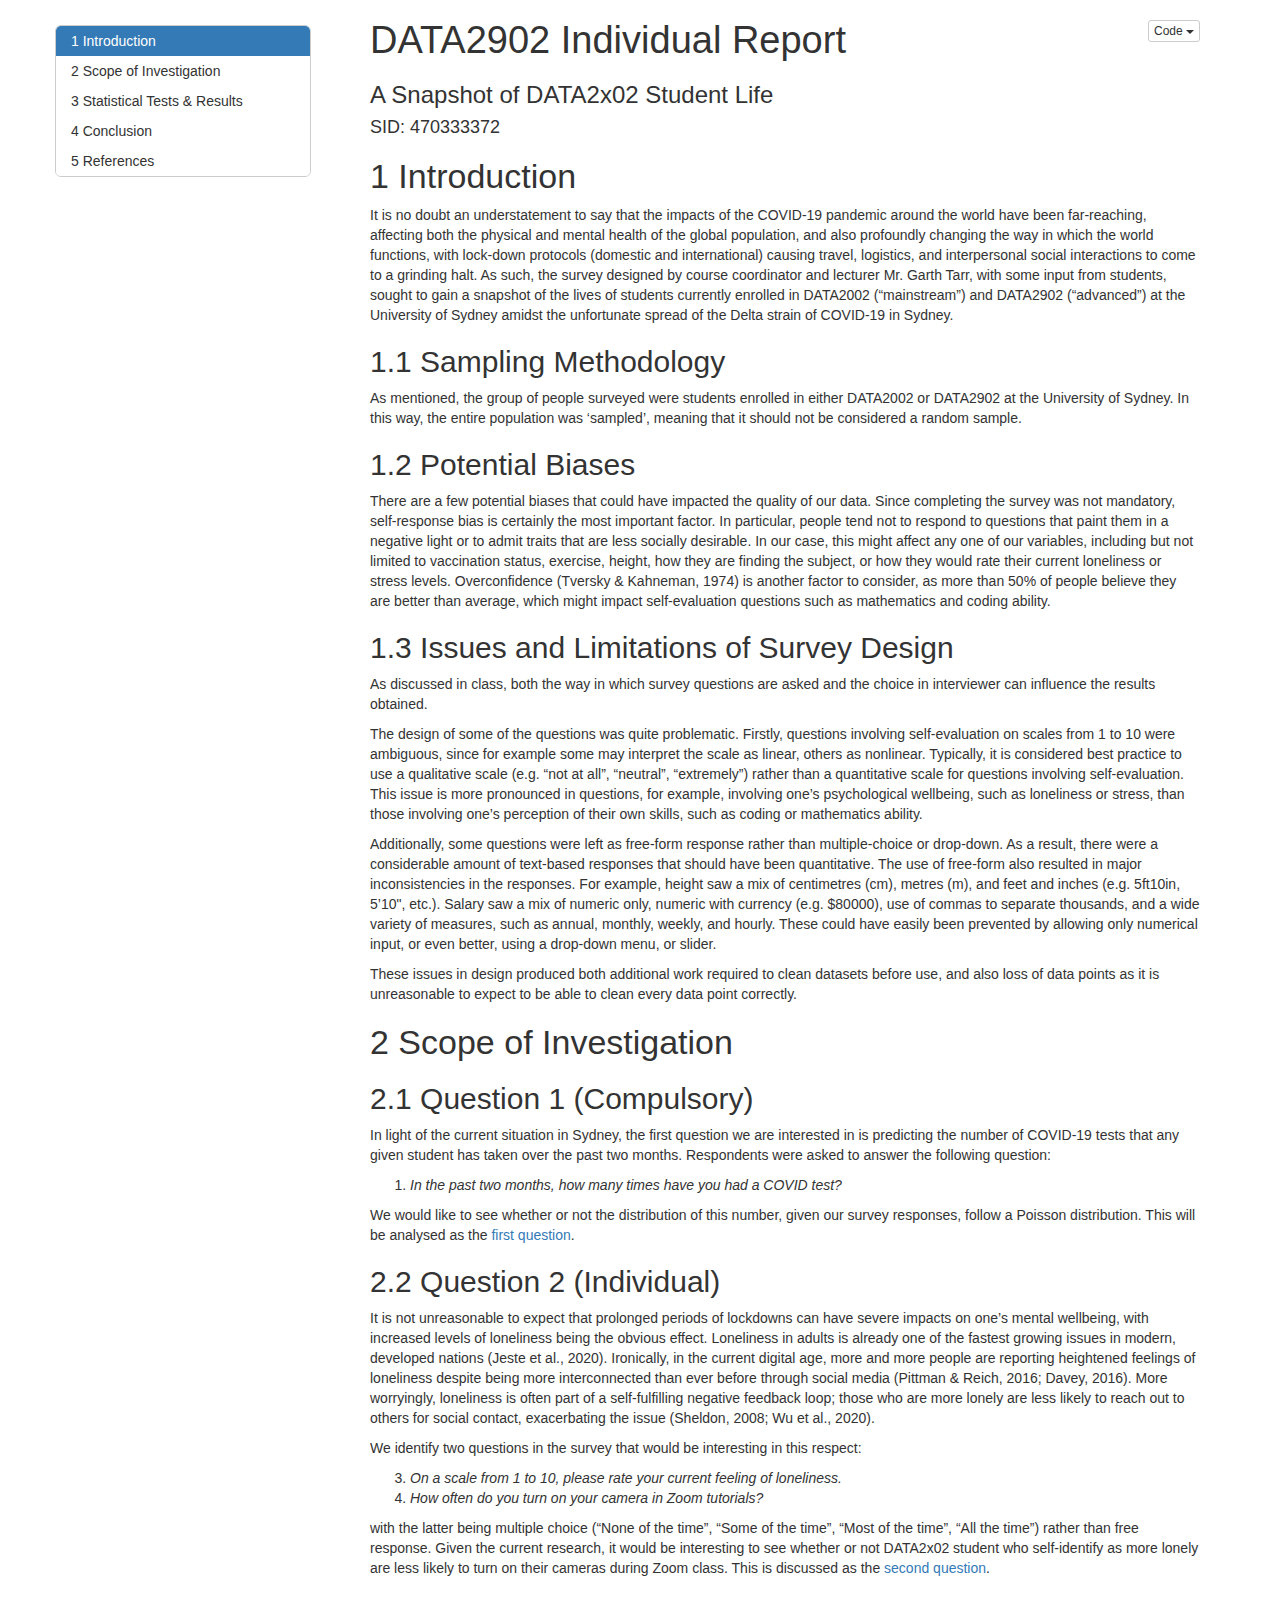
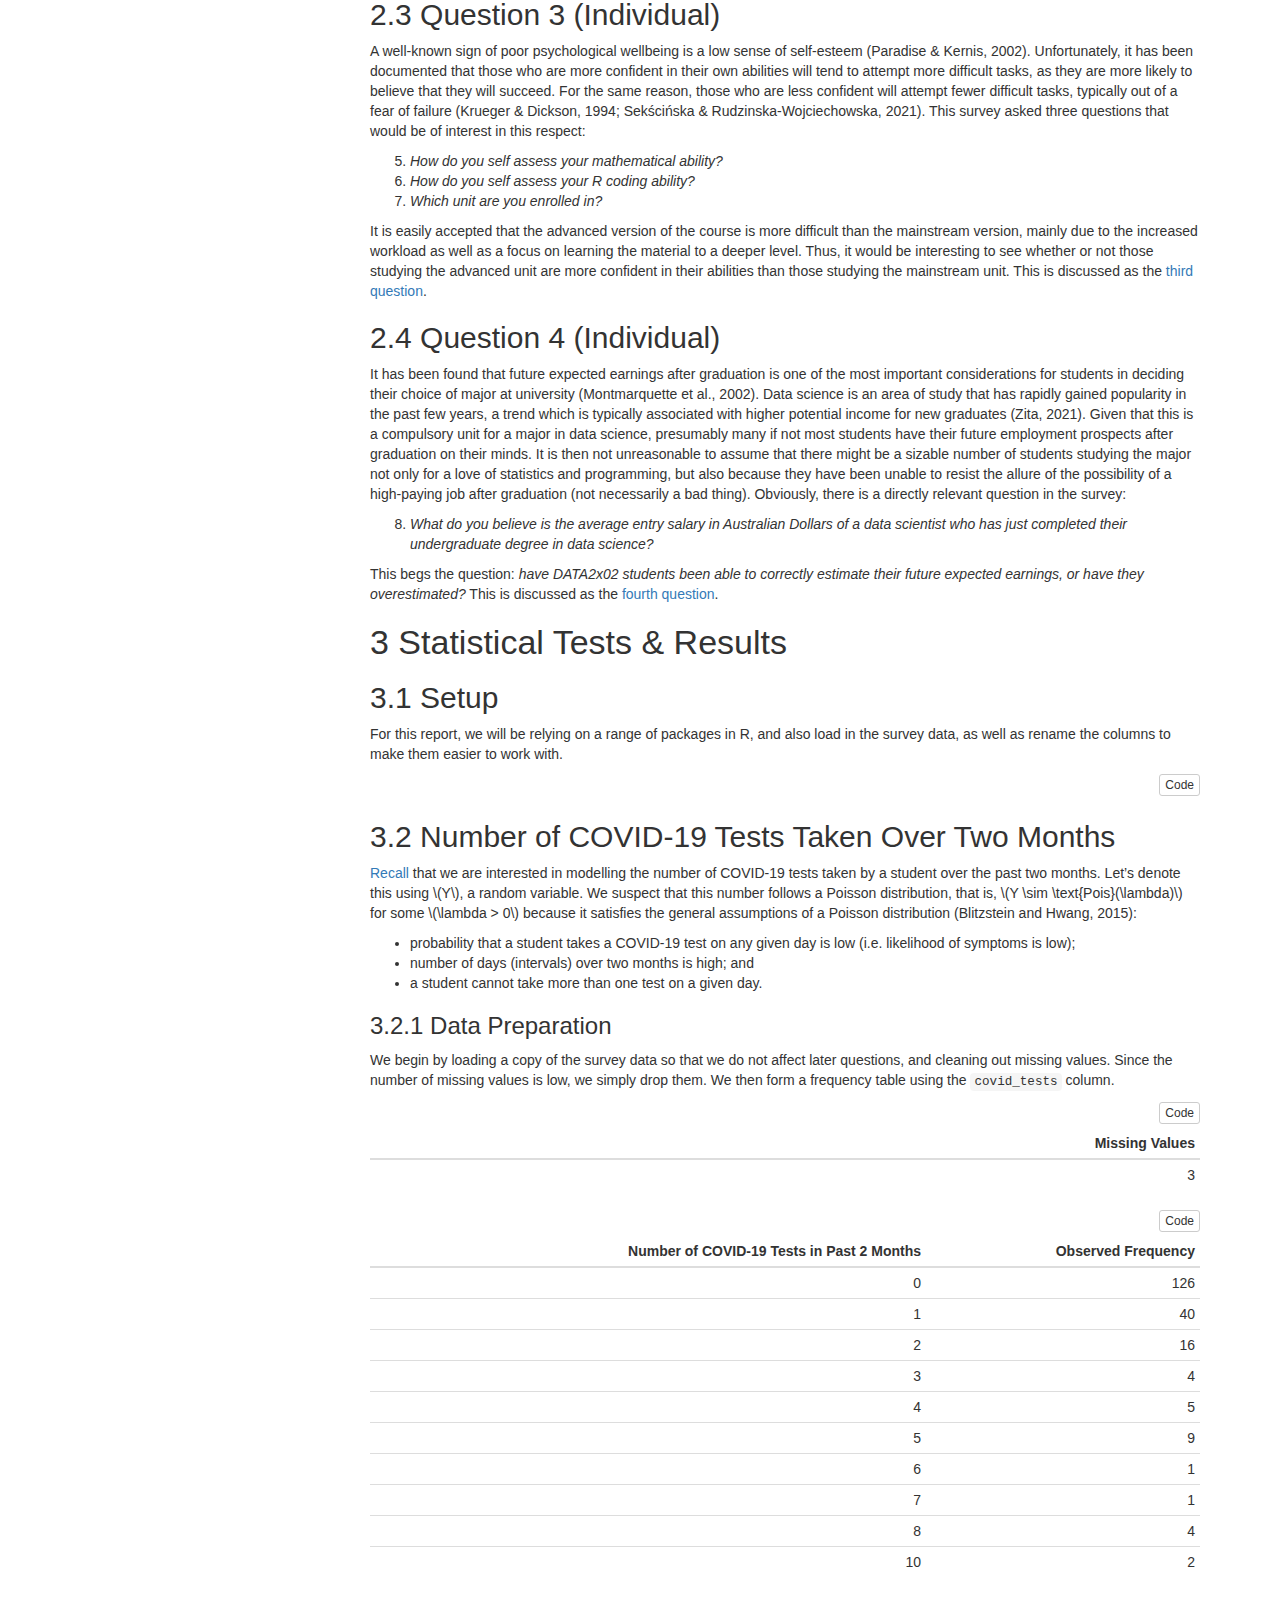
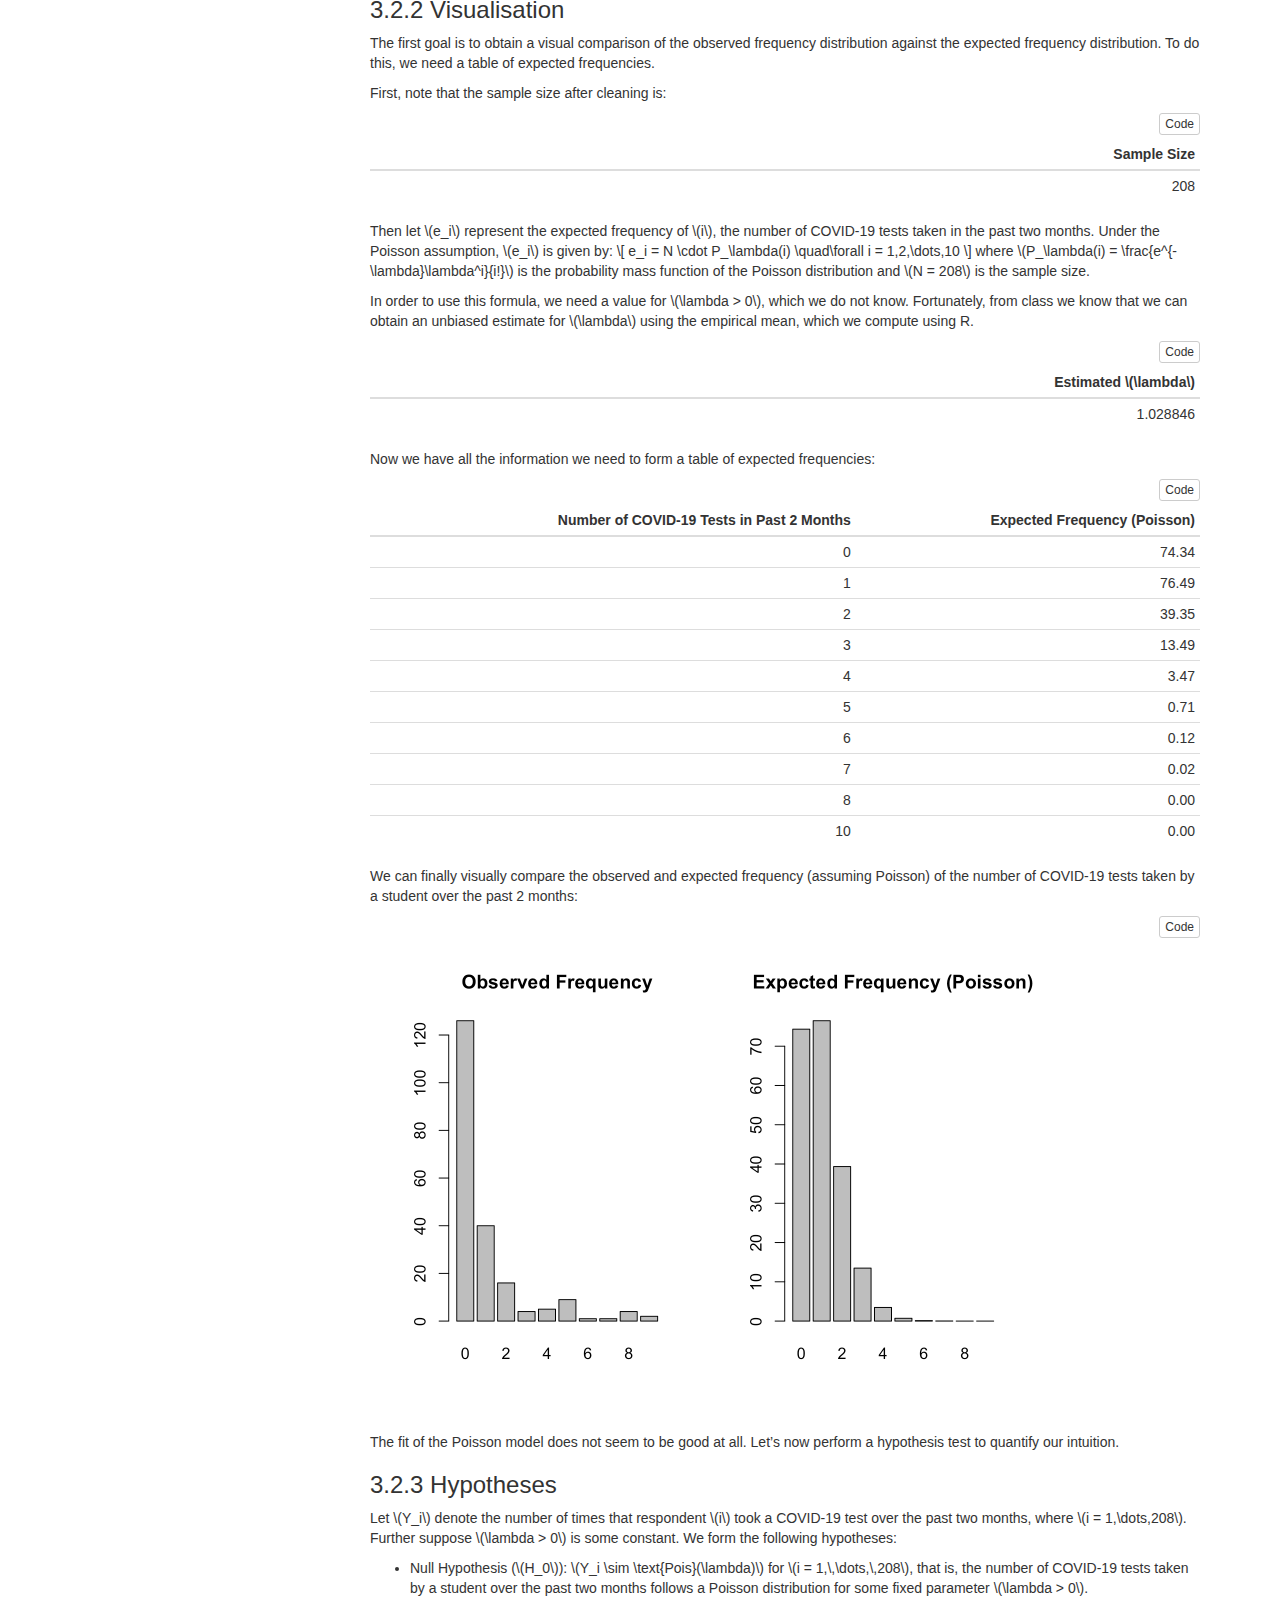
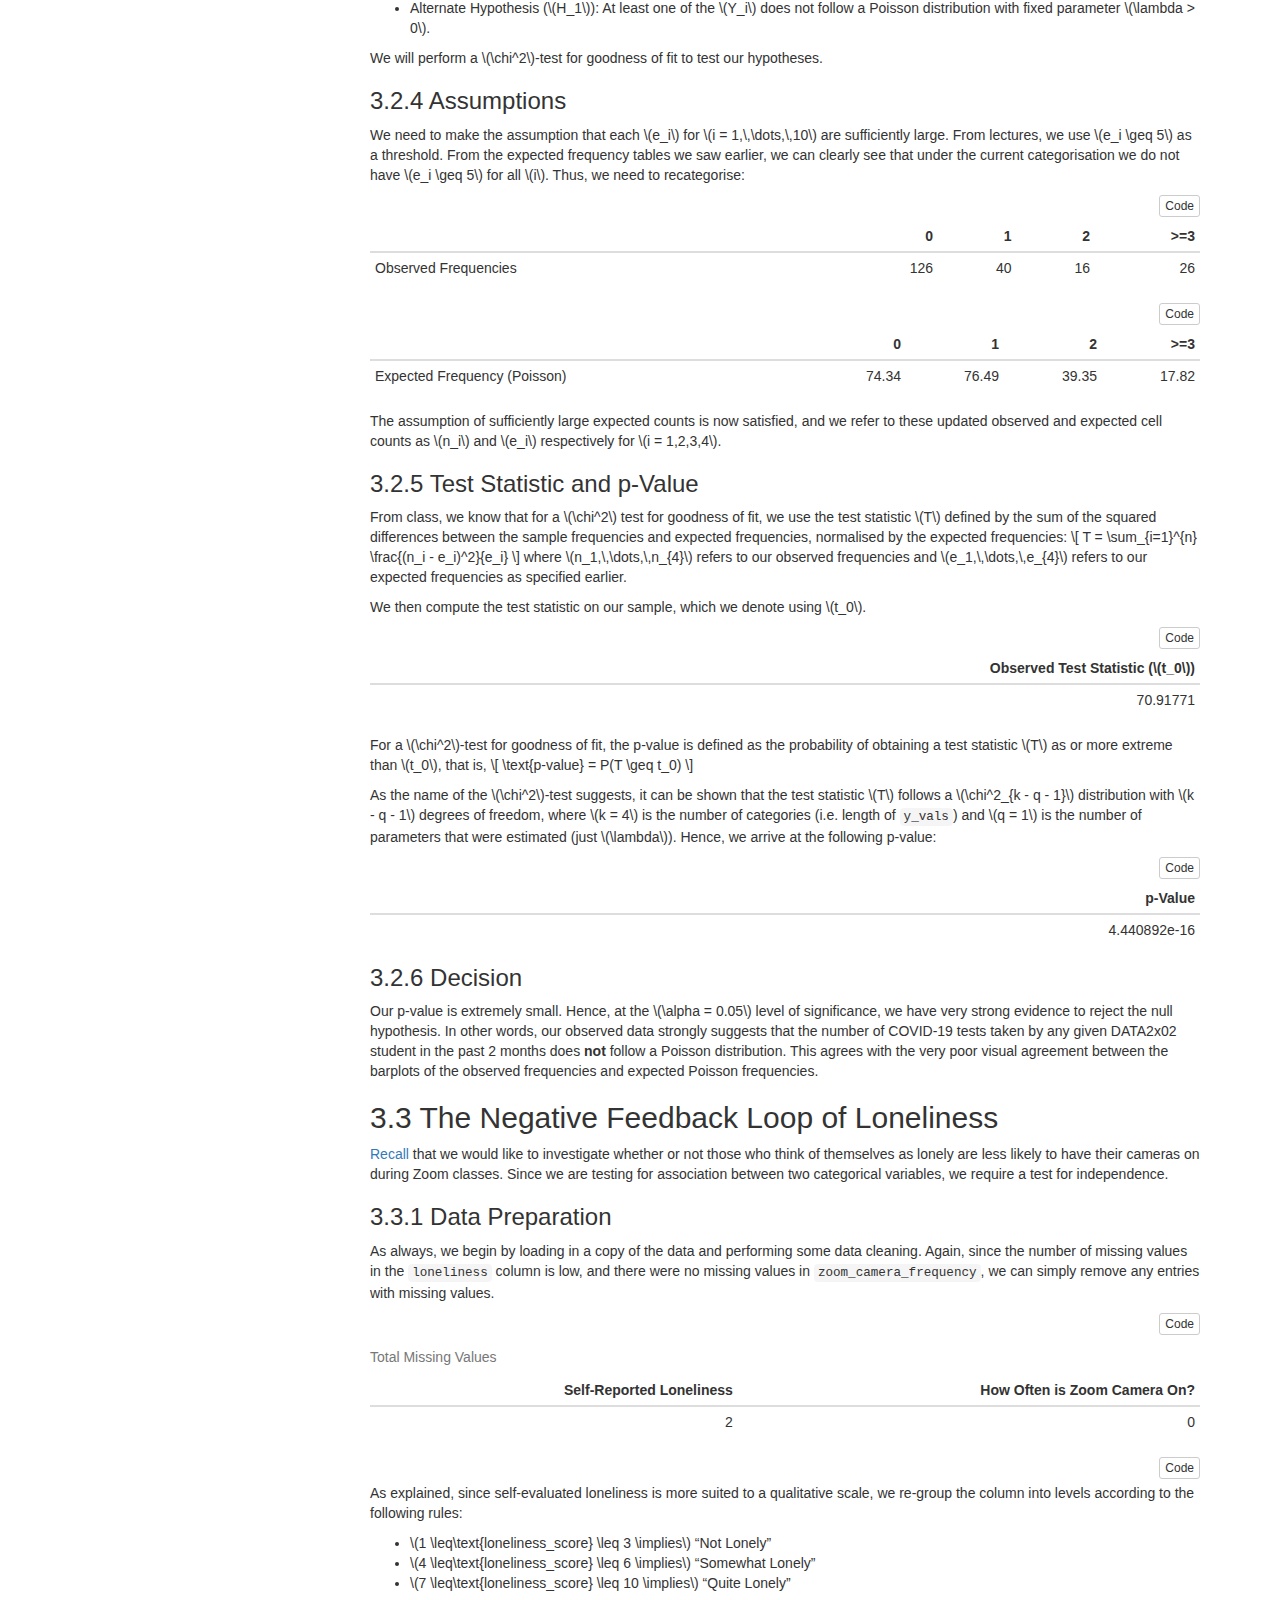
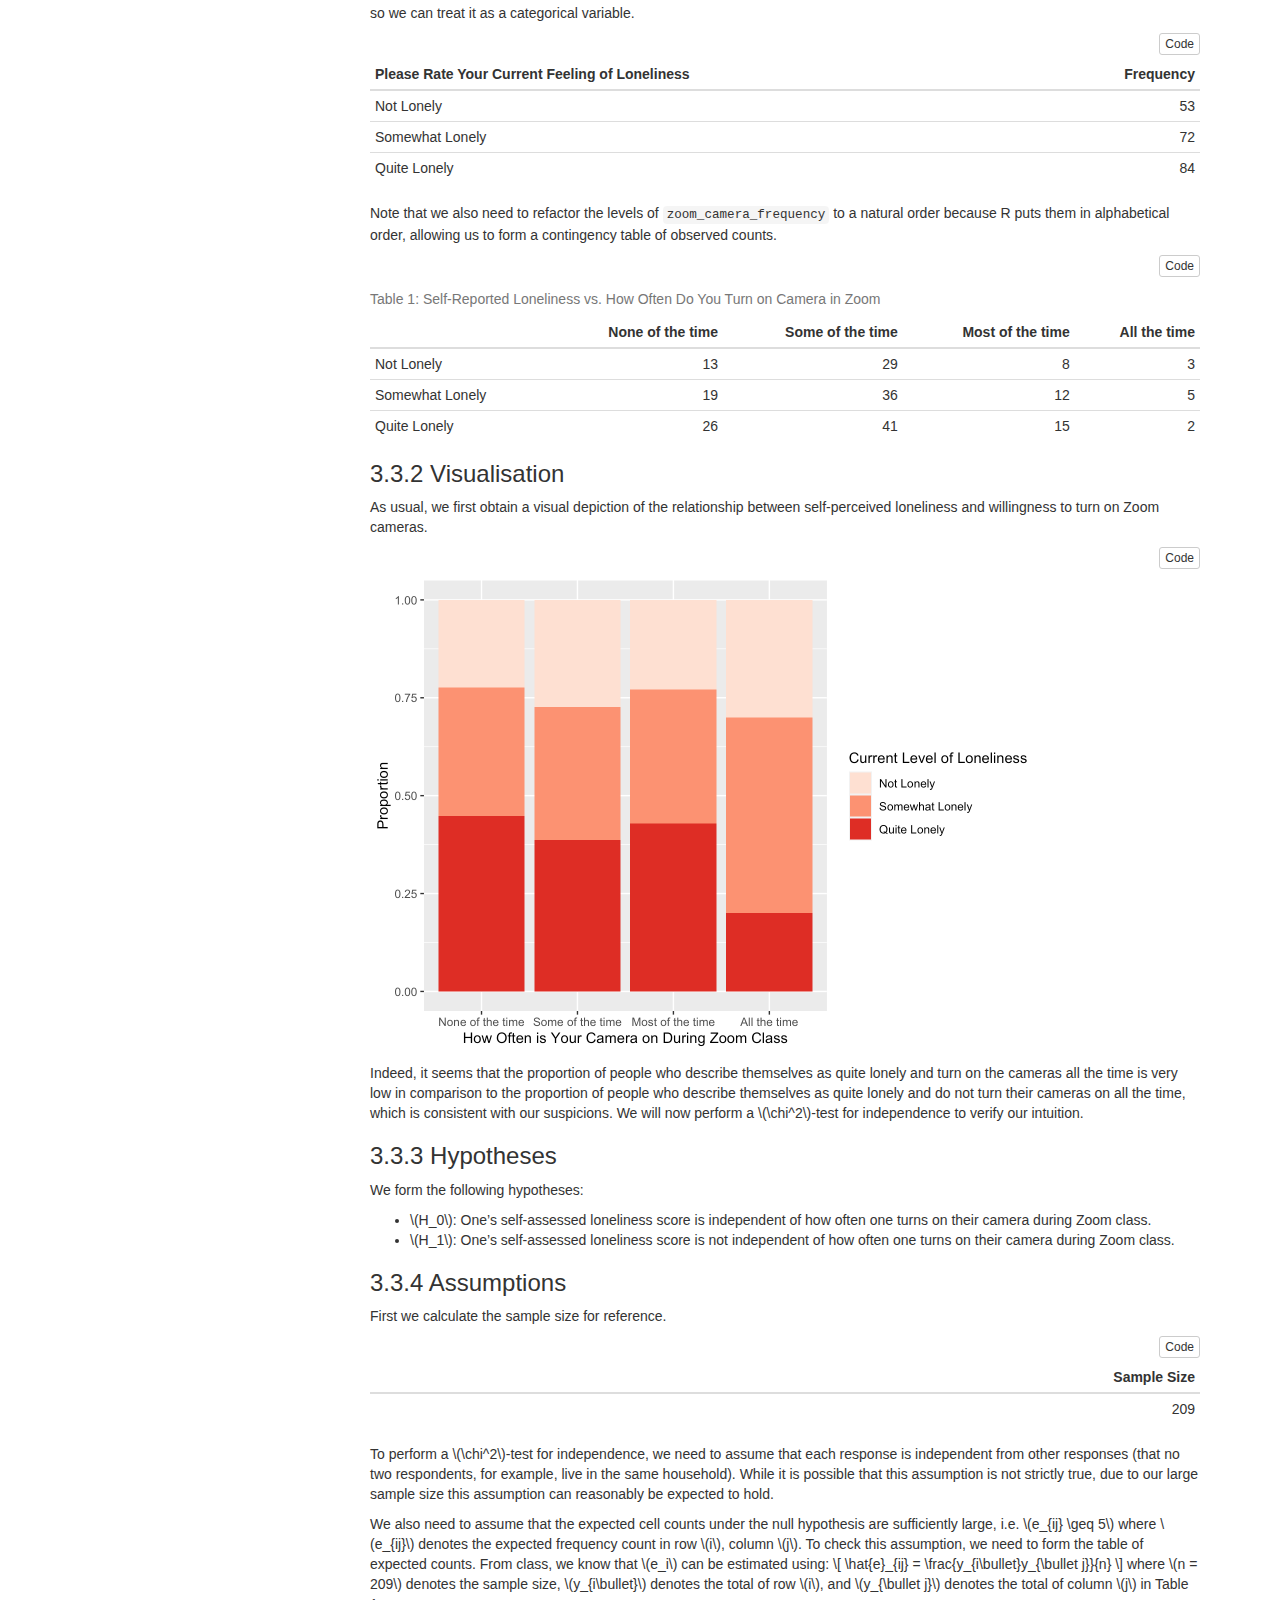
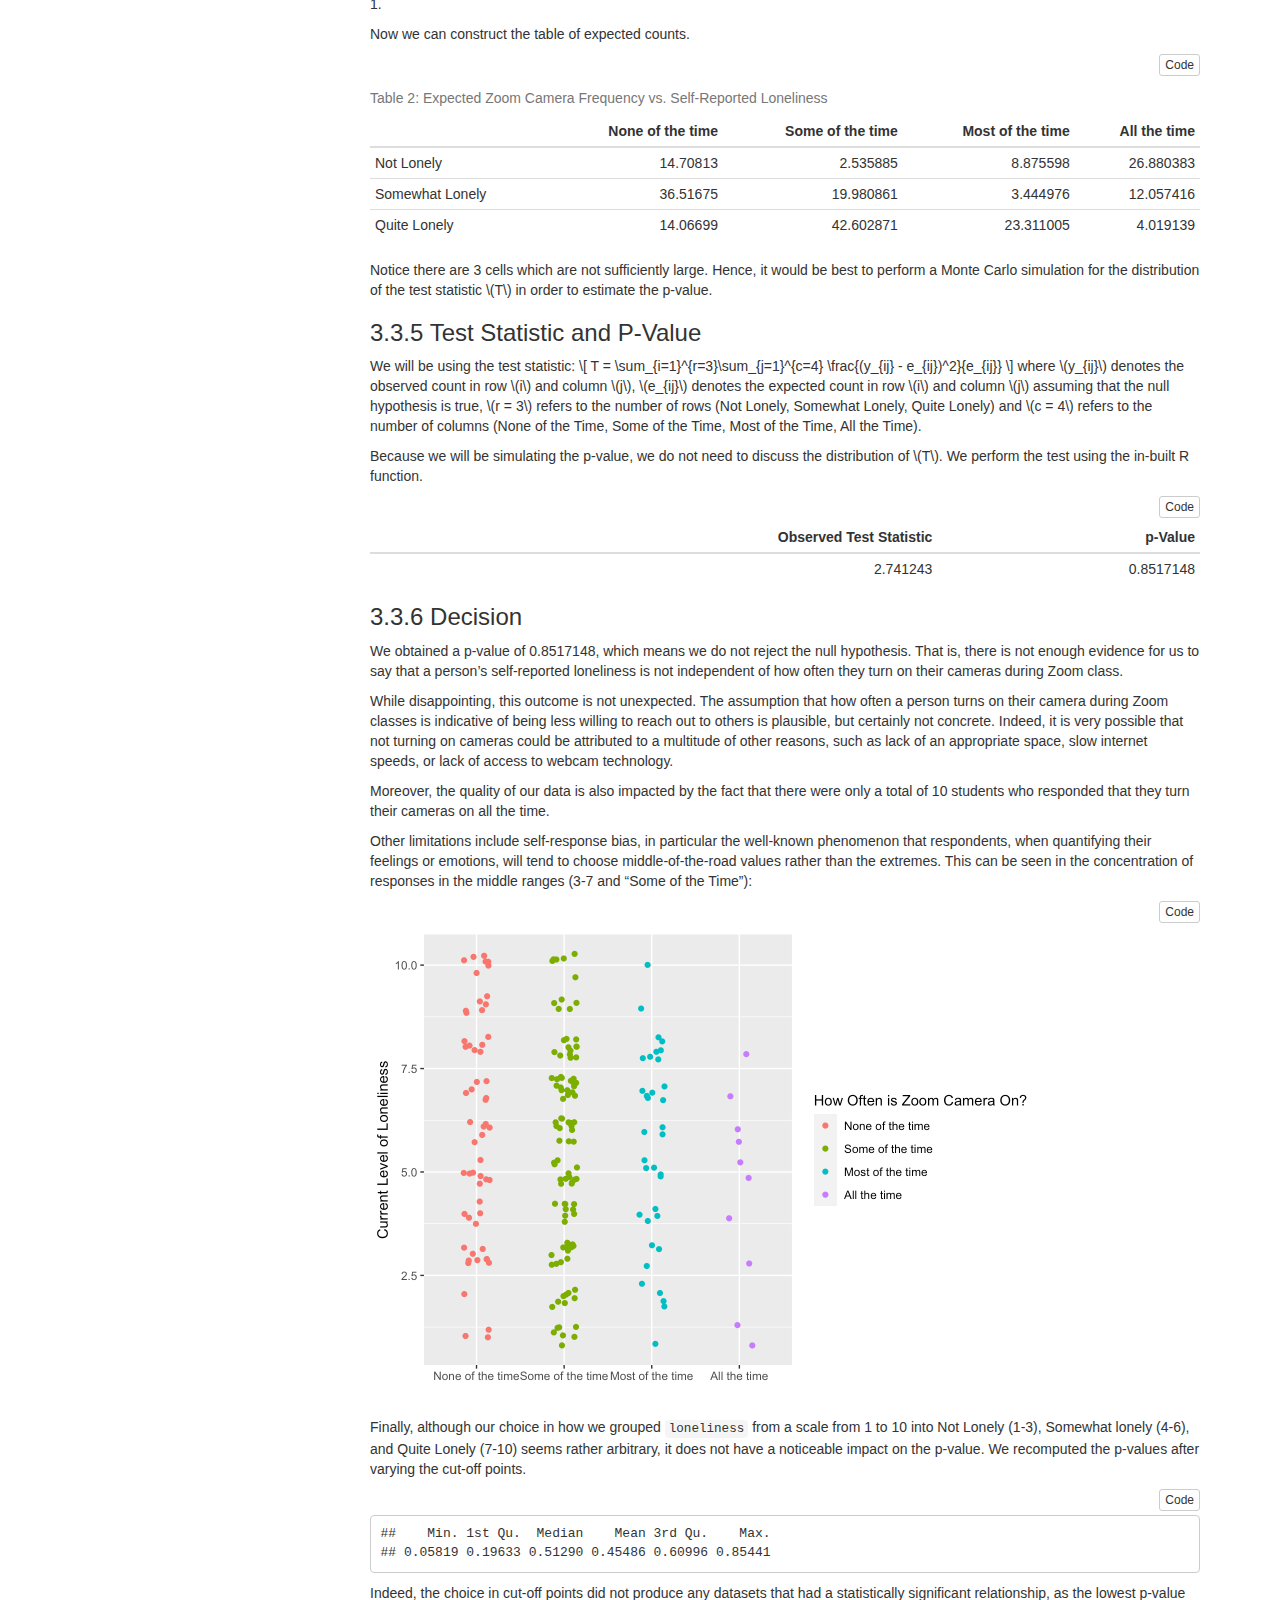
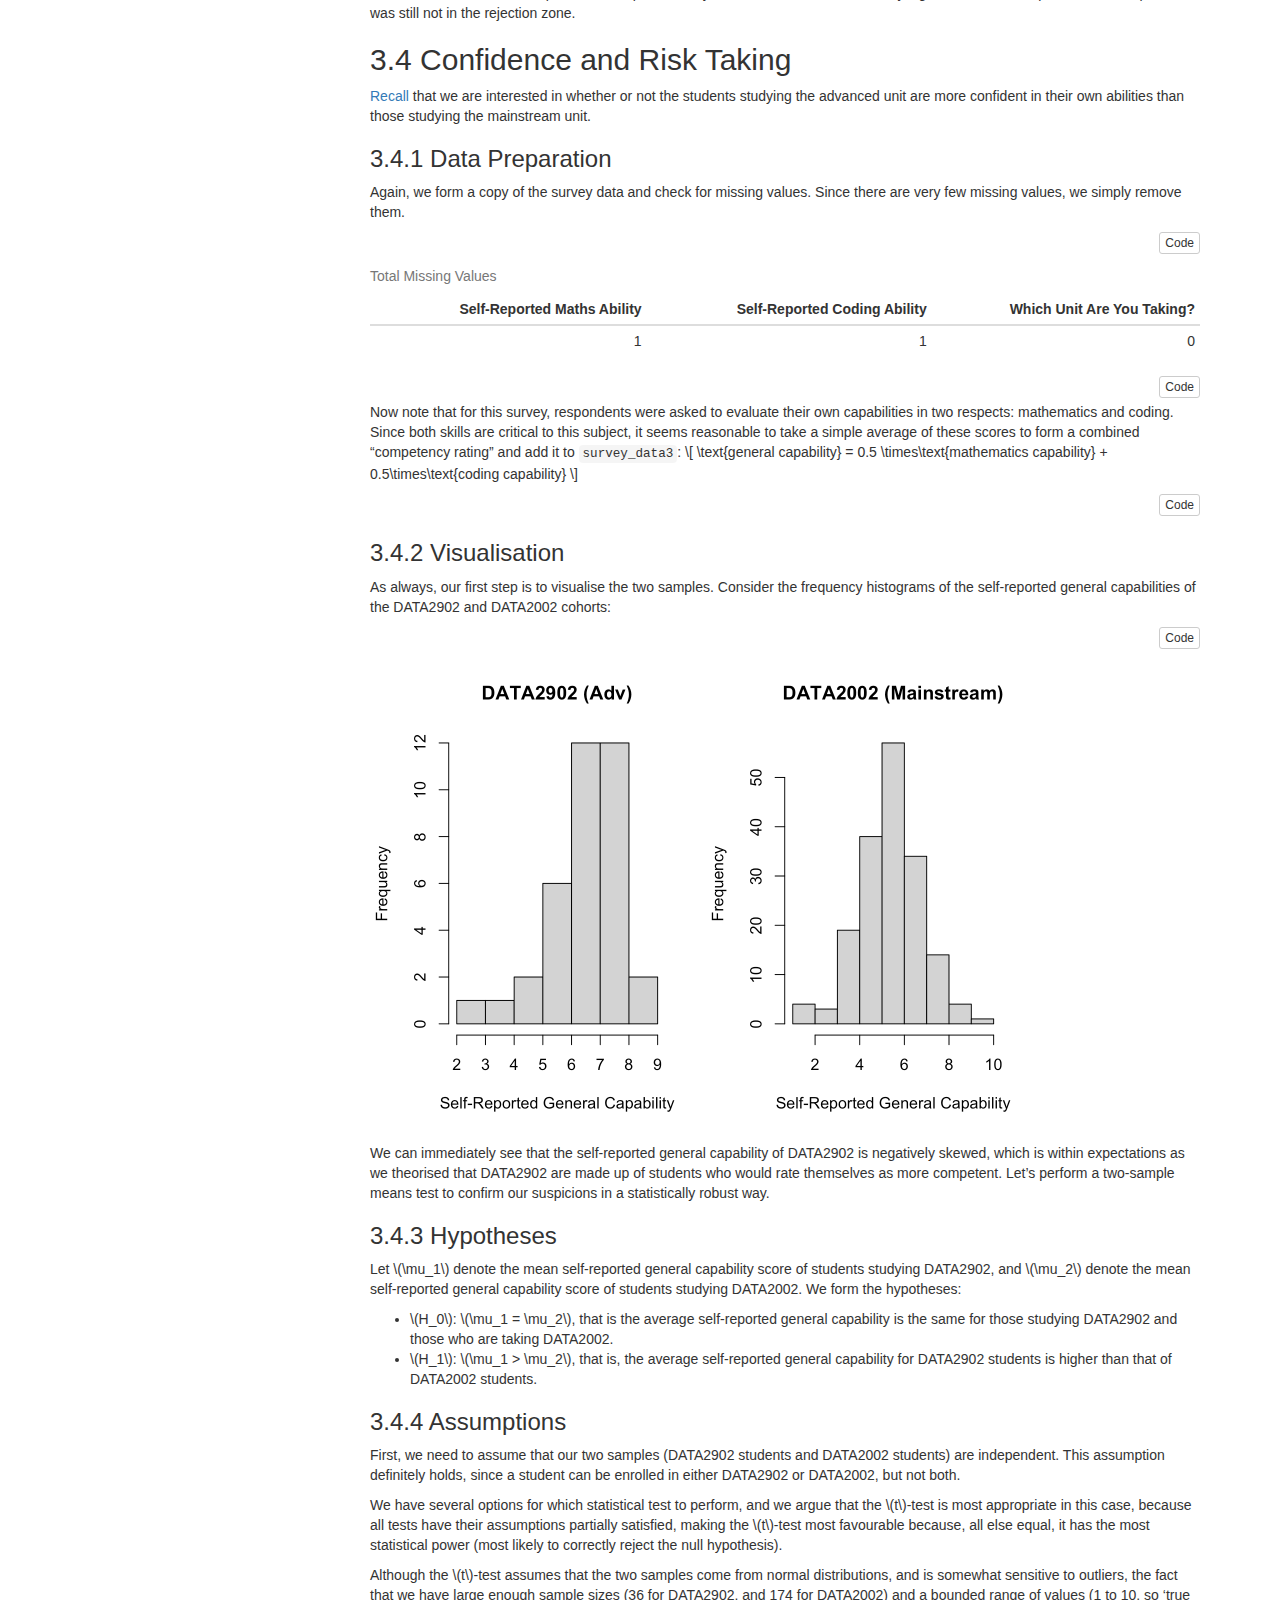
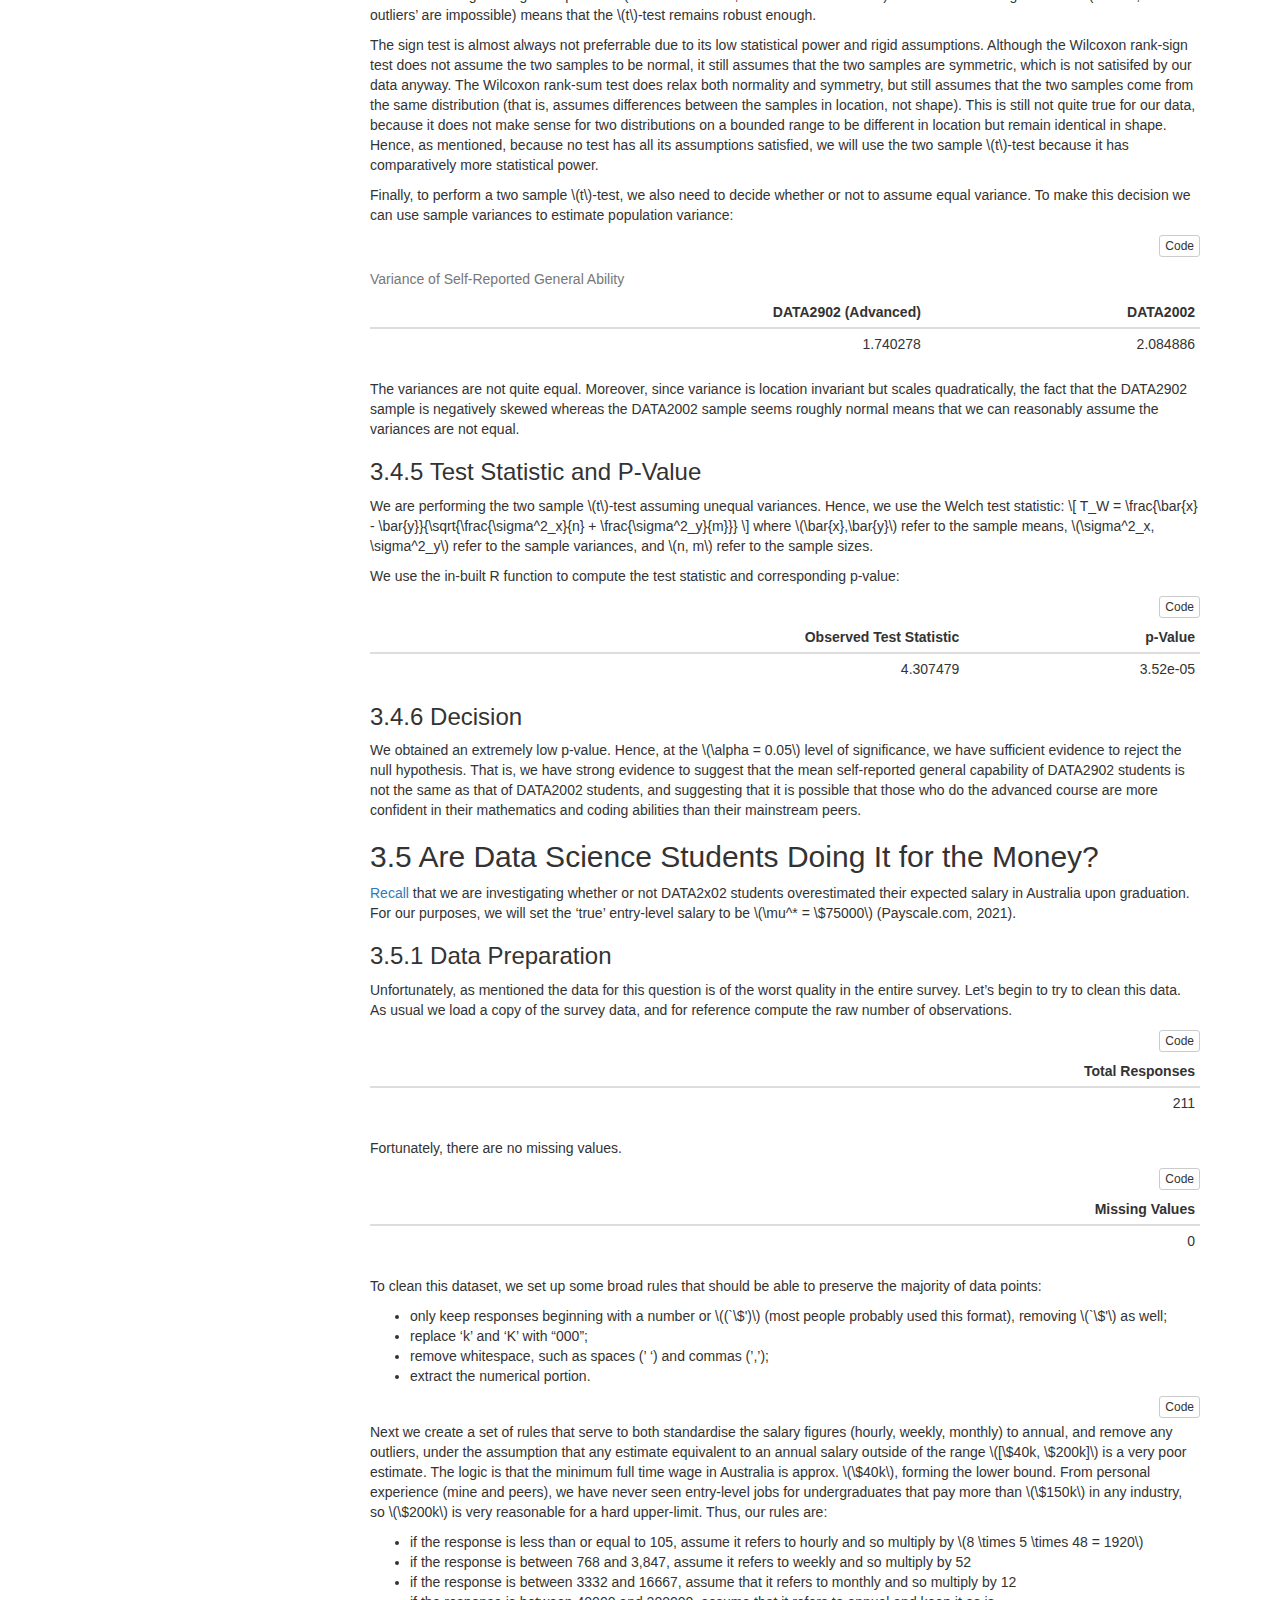
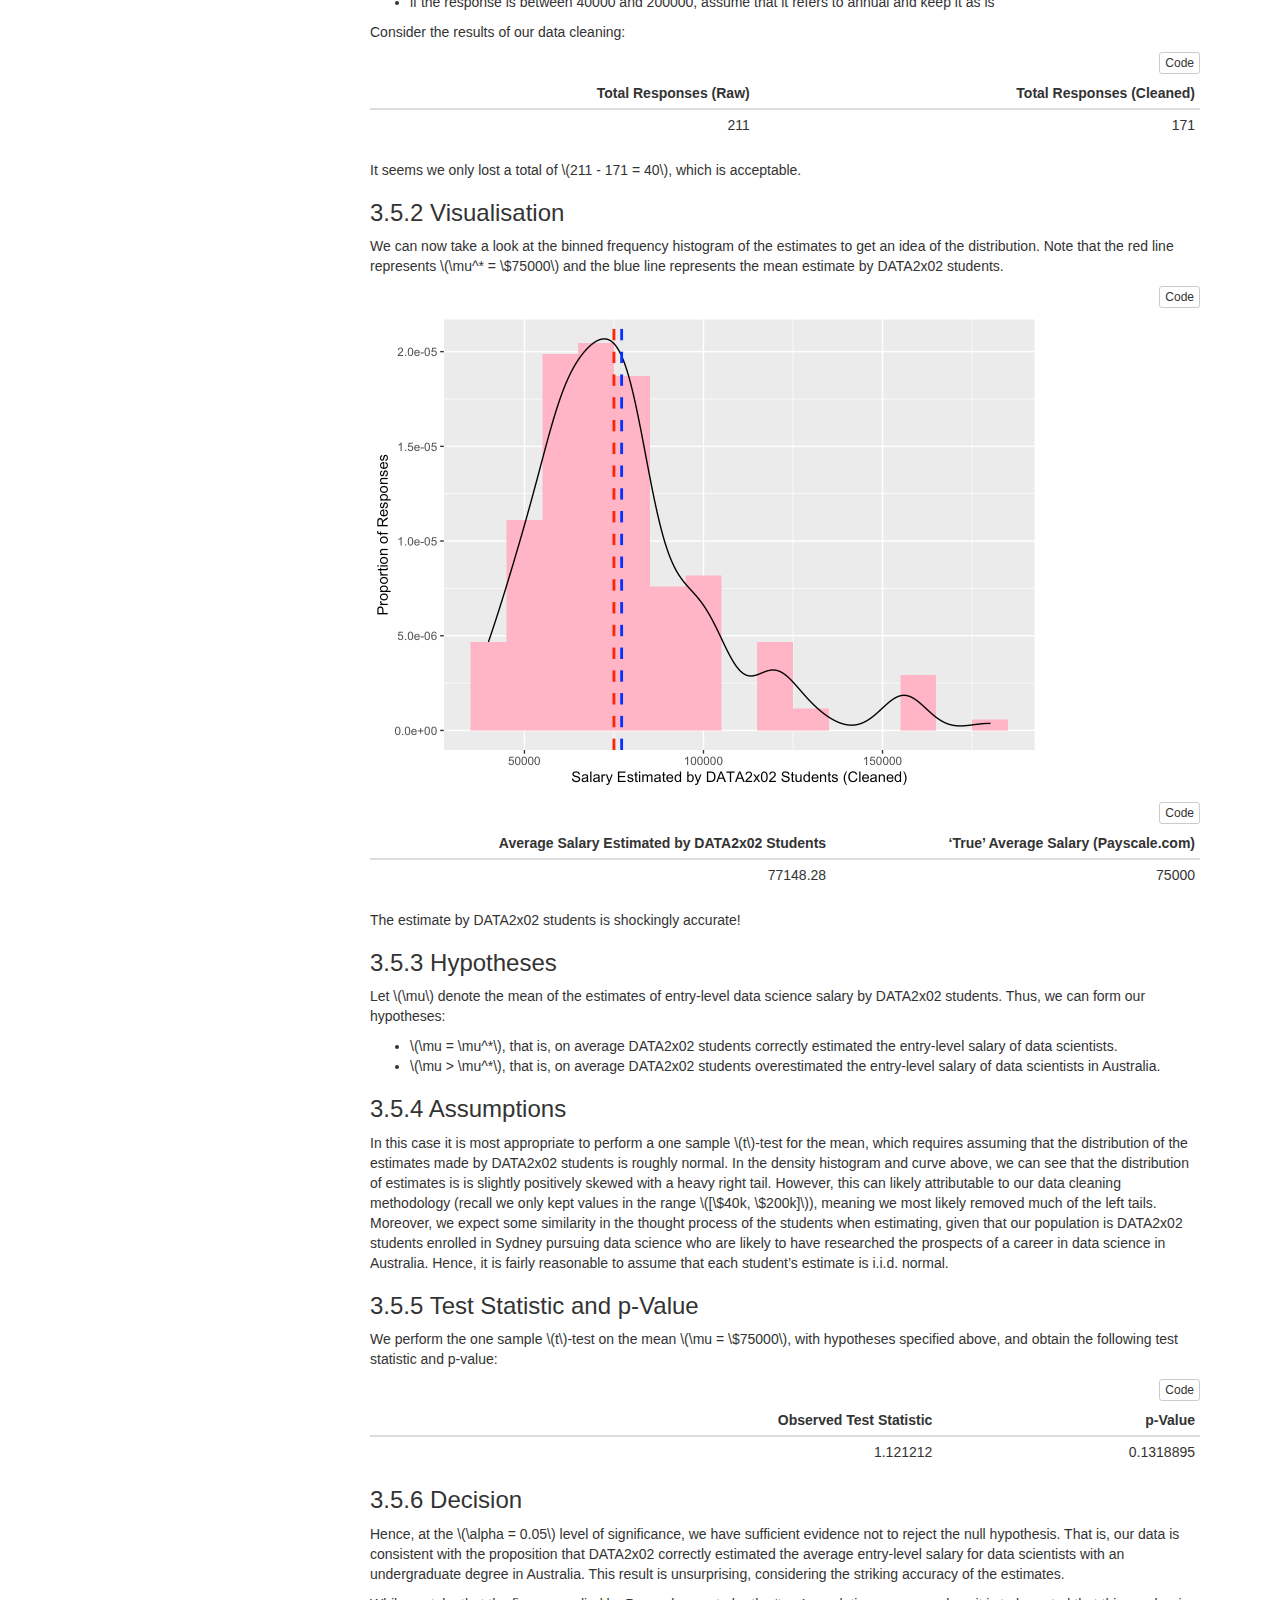
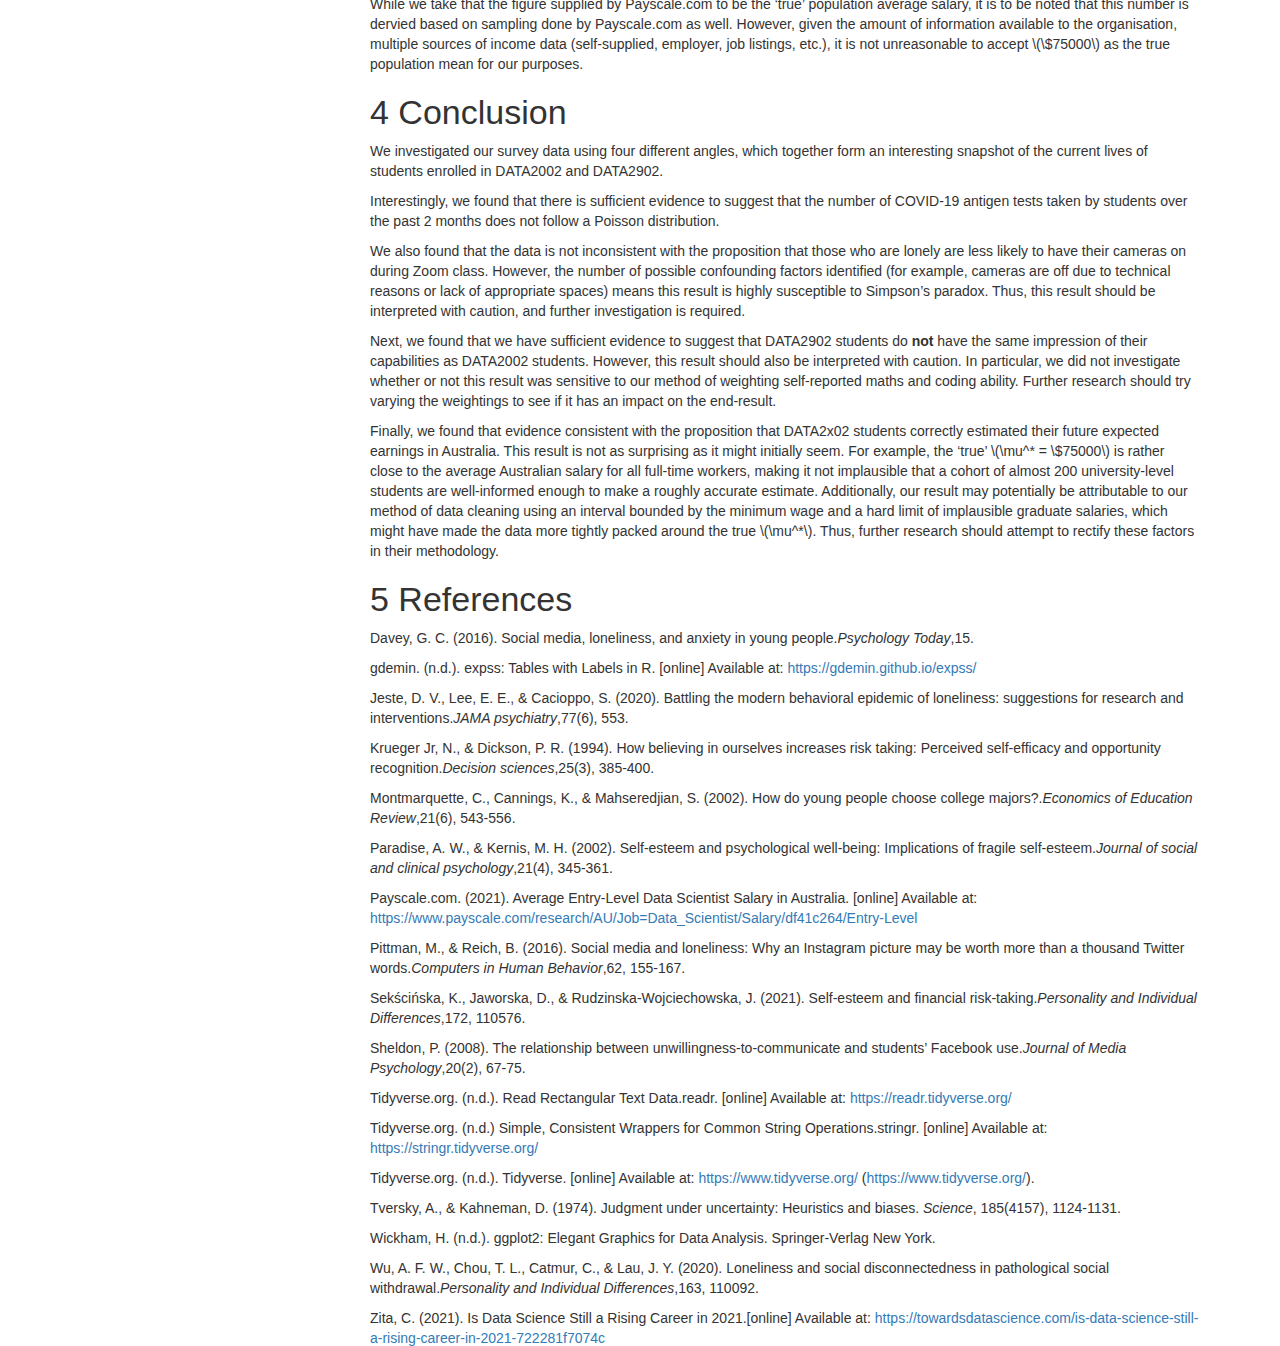
